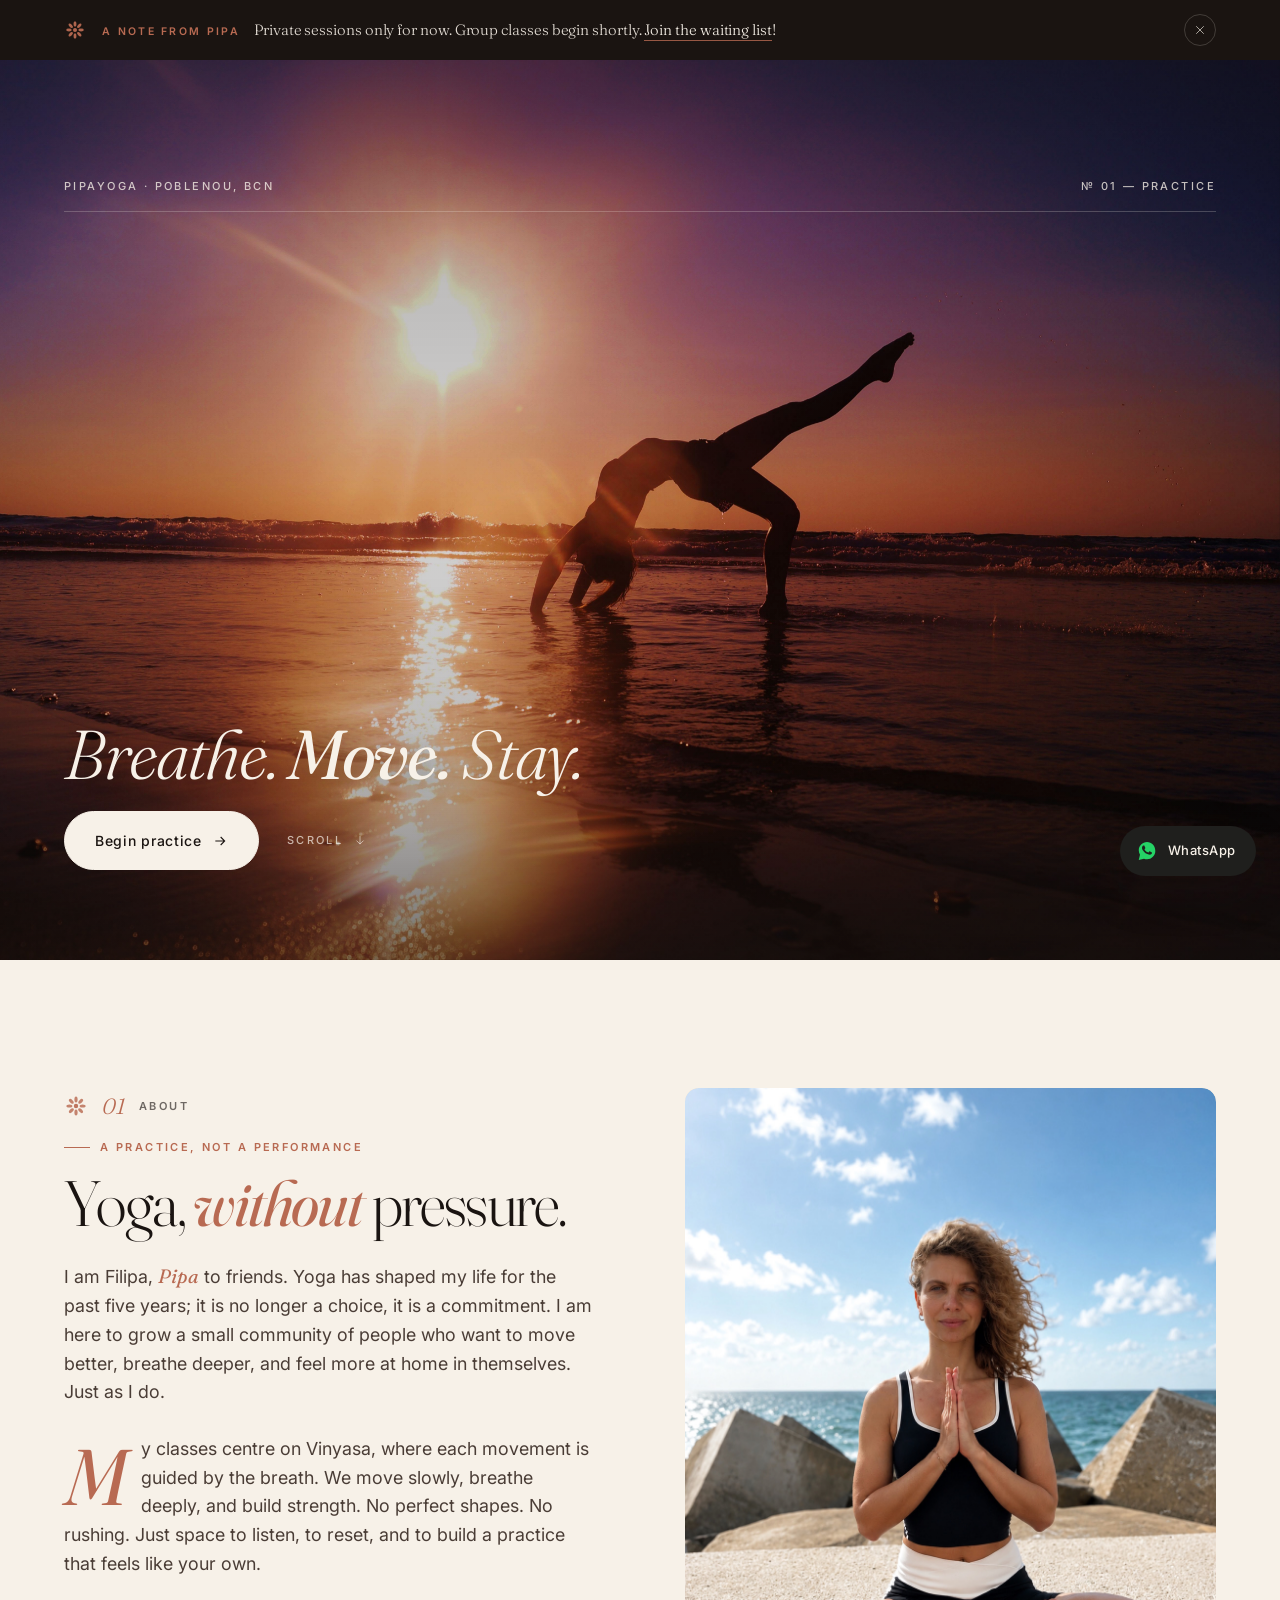
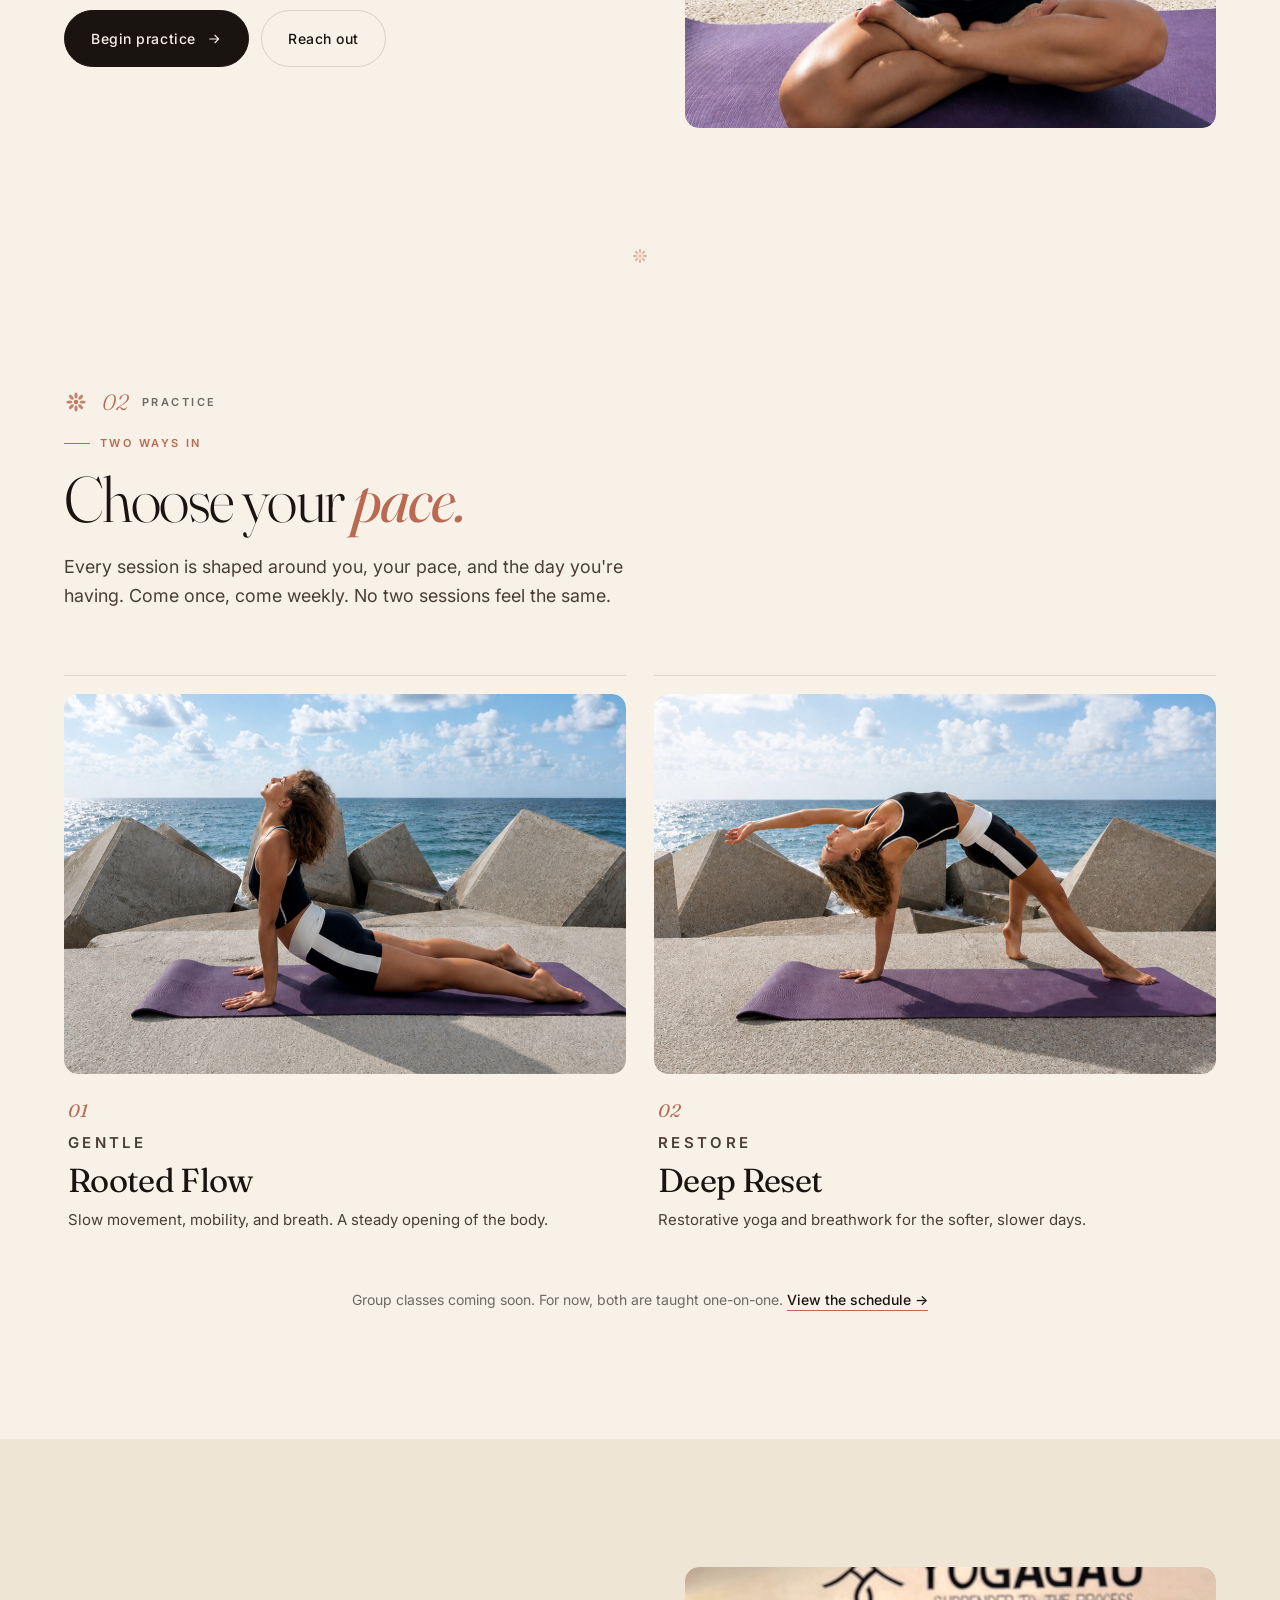
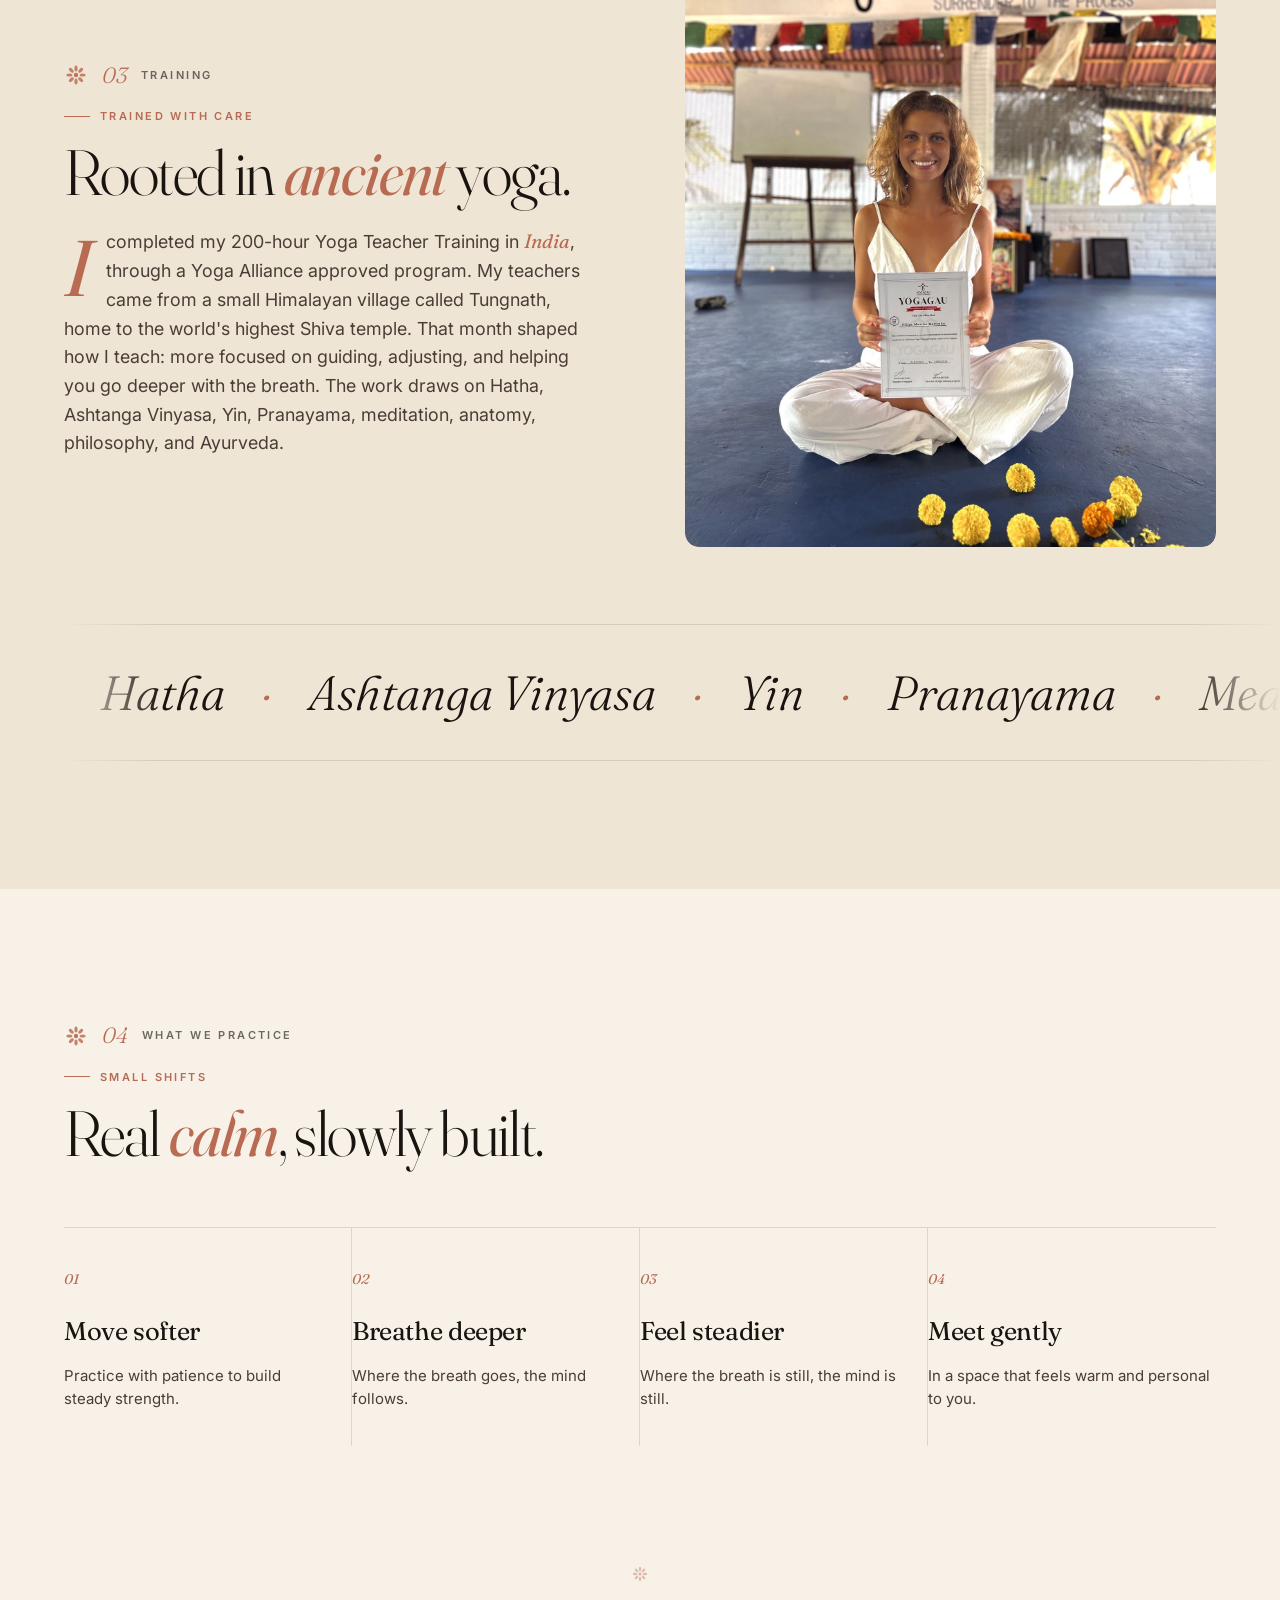
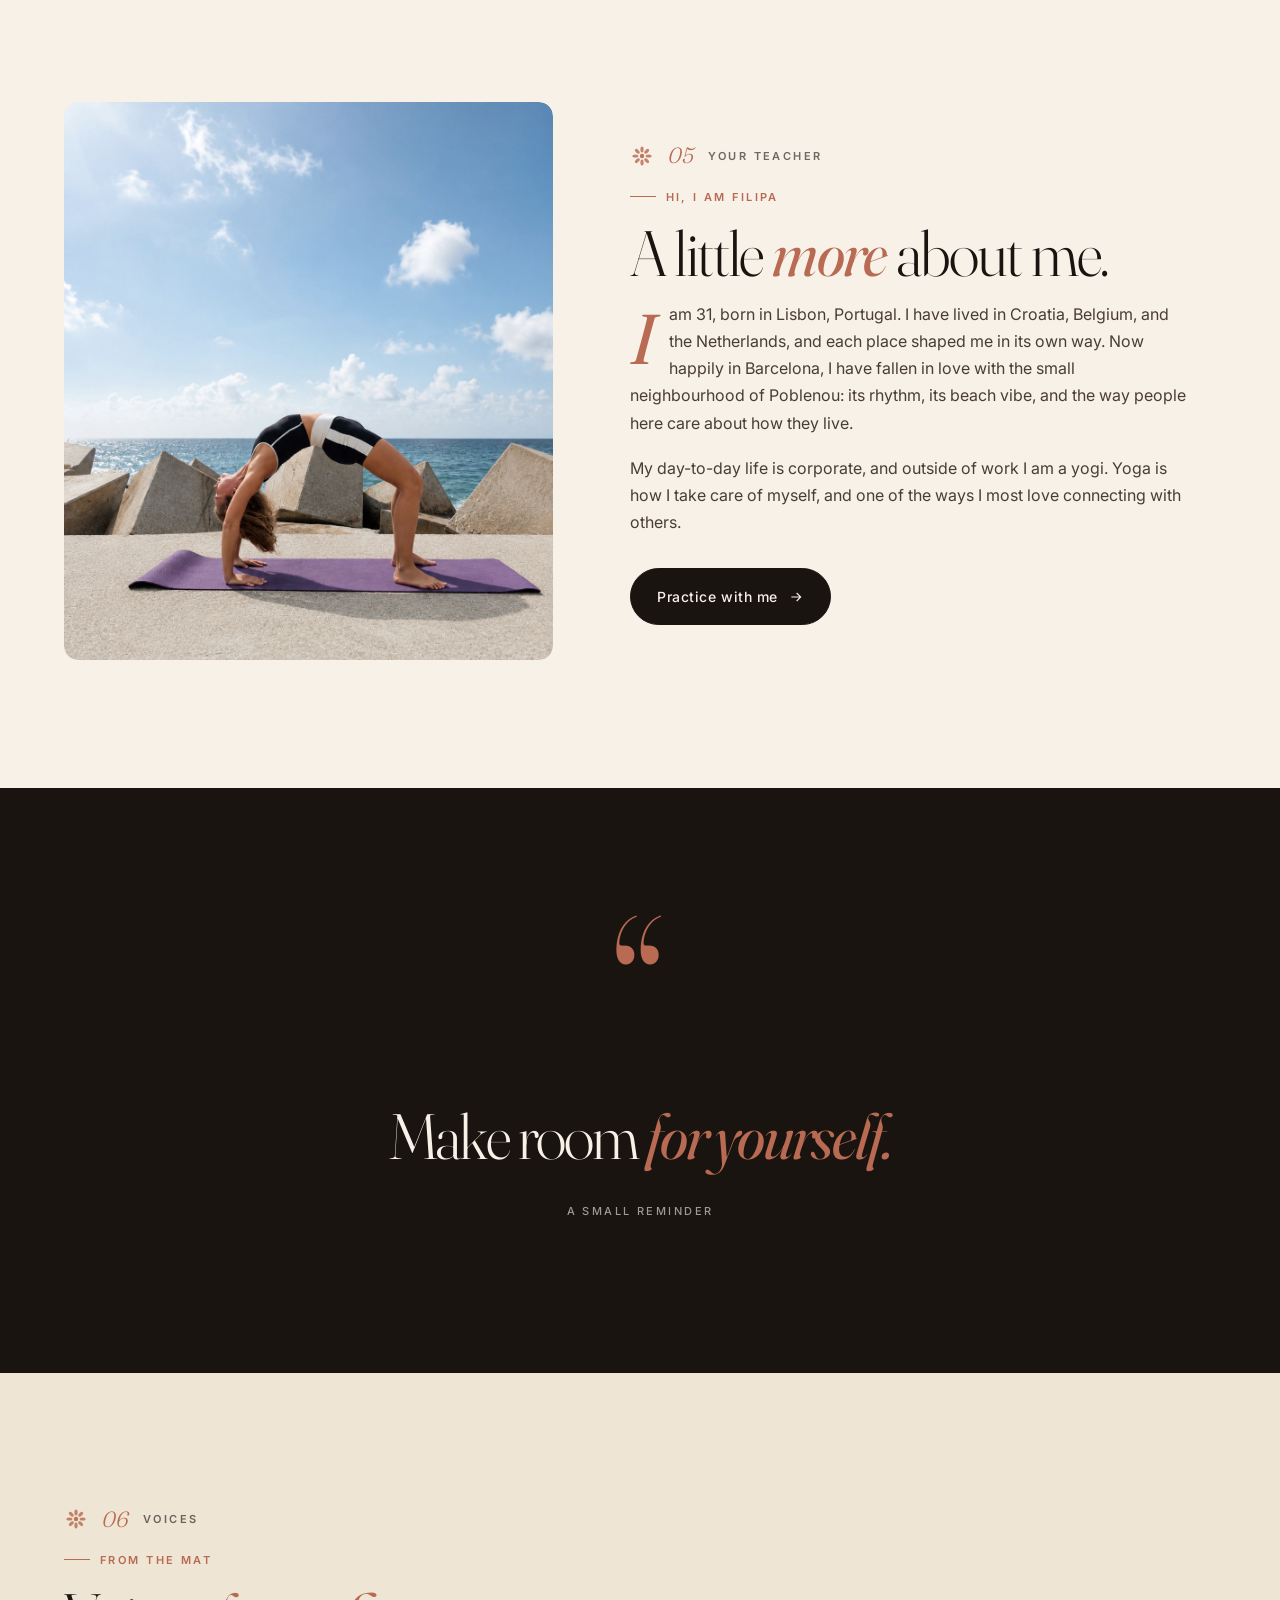
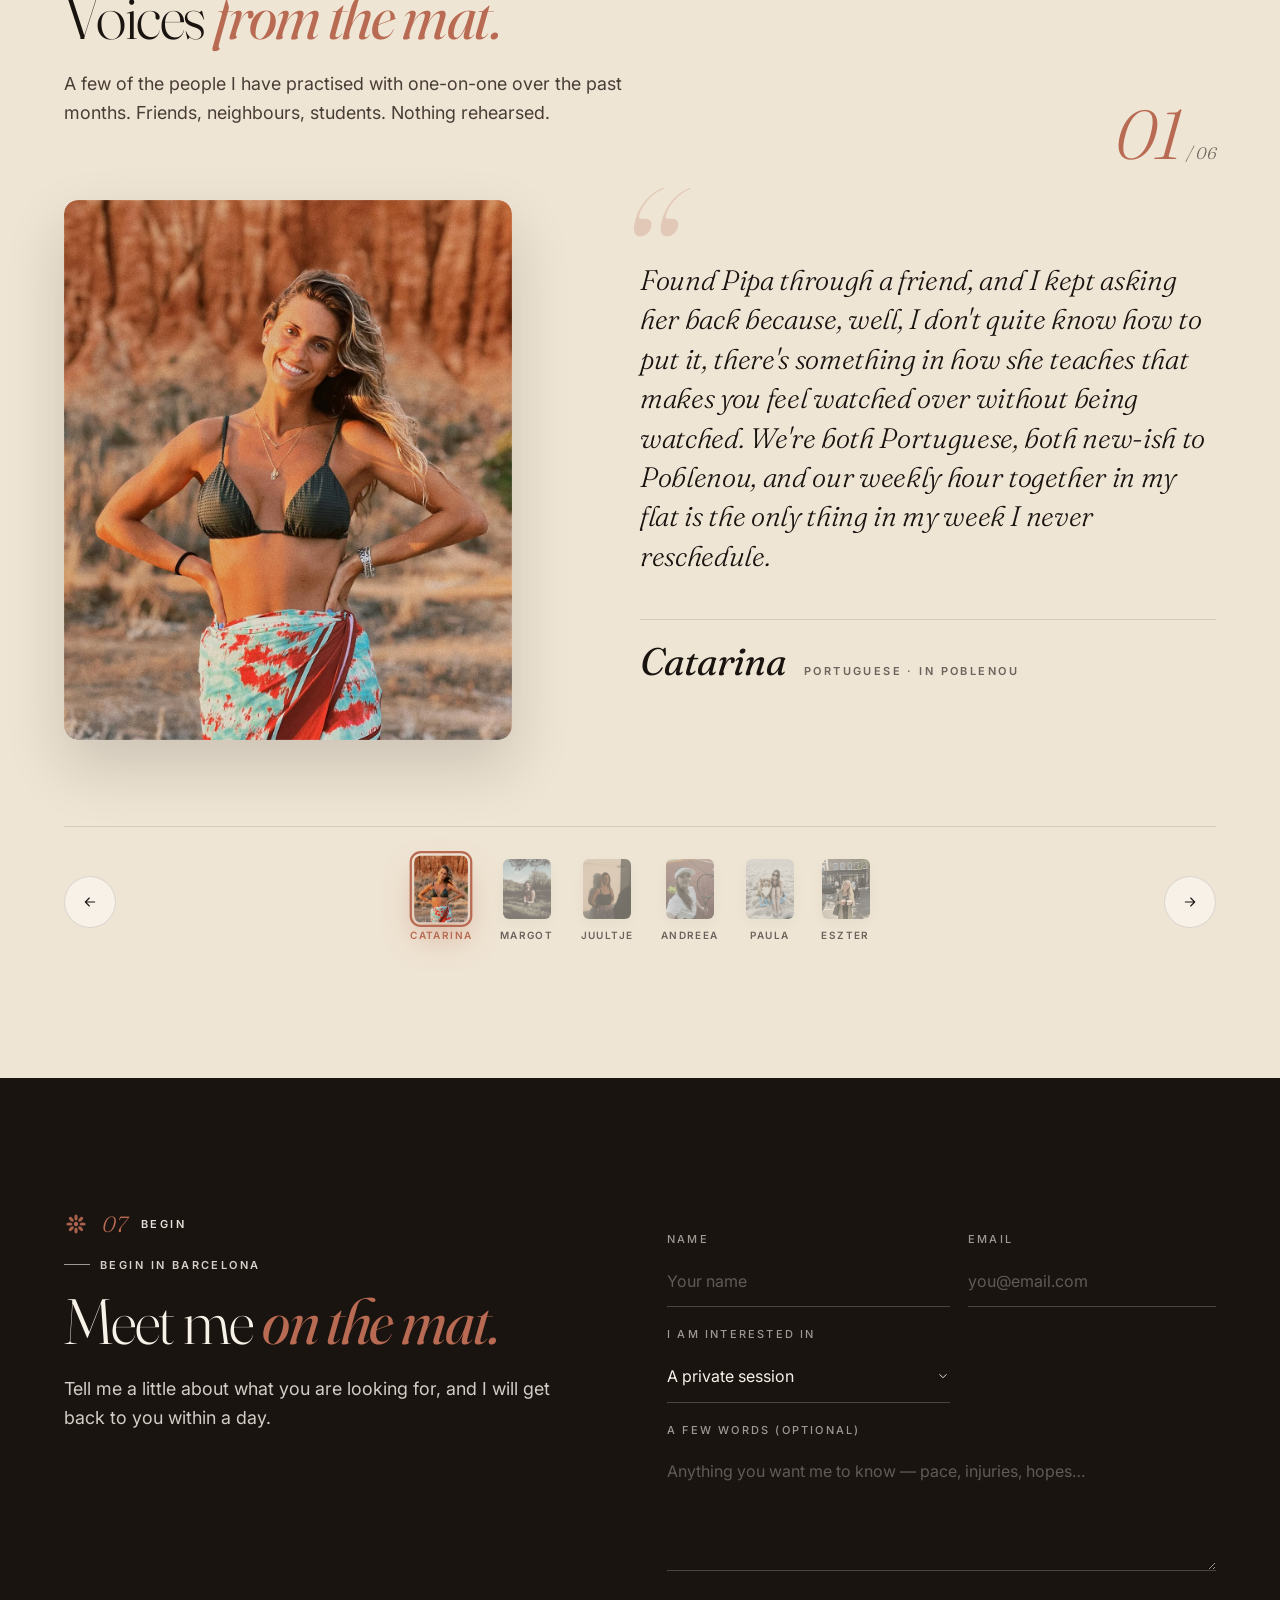
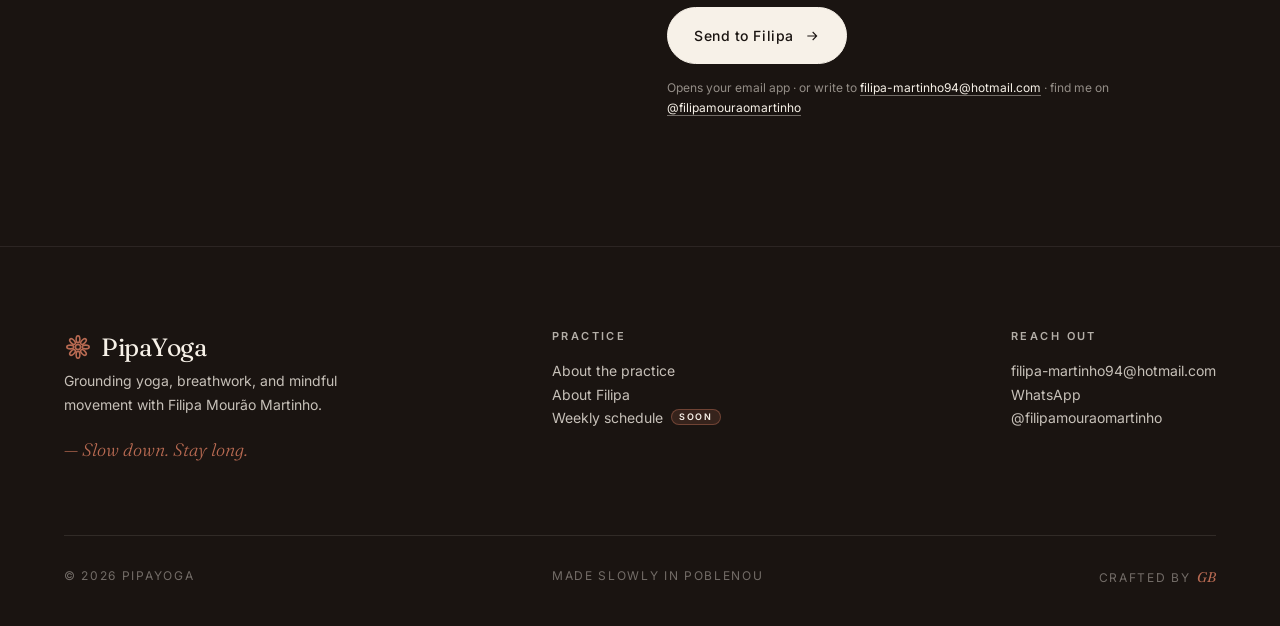
==== index.html @ 6650be87 "Update index.html" ====
<!doctype html>
<html lang="en">
<head>
  <meta charset="utf-8" />
  <meta name="viewport" content="width=device-width, initial-scale=1" />
  <title>PipaYoga — Filipa Mourão Martinho · Yoga in Poblenou, Barcelona</title>
  <meta name="description" content="Grounding yoga in Poblenou, Barcelona. Breath-led Vinyasa with Filipa Mourão Martinho. Private sessions, breathwork, mindful movement." />
  <meta name="theme-color" content="#f7f1e8" />
  <meta property="og:title" content="PipaYoga — Filipa Mourão Martinho" />
  <meta property="og:description" content="Grounding yoga in Poblenou, Barcelona." />
  <meta property="og:type" content="website" />
  <meta property="og:image" content="./assets/hero-pipa.jpg" />
  <meta name="twitter:card" content="summary_large_image" />
  <link rel="icon" type="image/svg+xml" href="./favicon.svg" />
  <link rel="apple-touch-icon" href="./favicon.svg" />
  <link rel="preconnect" href="https://fonts.googleapis.com">
  <link rel="preconnect" href="https://fonts.gstatic.com" crossorigin>
  <link rel="stylesheet" href="https://fonts.googleapis.com/css2?family=Fraunces:ital,opsz,wght@0,9..144,300;0,9..144,400;0,9..144,500;1,9..144,300;1,9..144,400&family=Inter:wght@400;500;600;700&display=swap">
  <link rel="stylesheet" href="styles.css" />
  <script>
    /* Anti-flash: if the visitor already dismissed the banner this session,
       hide it before the page paints to avoid a momentary flicker. The full
       dismiss handler still lives in script.js. */
    (function () {
      try {
        if (sessionStorage.getItem('pipa-announce-dismissed') === '1') {
          document.documentElement.classList.add('announce-dismissed');
        }
      } catch (e) {}
    })();
  </script>
</head>
<body class="has-overture">
<a class="skip" href="#main">Skip to content</a>
<div class="scroll-progress" aria-hidden="true"></div>

<!-- ========================== ANNOUNCEMENT BANNER ==========================
     Honest, soft note from Filipa: group classes are coming, but for now
     only private sessions are bookable. Dismissible (sessionStorage-free,
     just hides for the rest of the session). -->
<aside class="announce" id="announce" role="region" aria-label="A note from Pipa">
  <div class="announce__inner">
    <svg class="announce__bloom" viewBox="0 0 24 24" aria-hidden="true">
      <ellipse cx="12" cy="5.4" rx="1.6" ry="3"/>
      <ellipse cx="12" cy="5.4" rx="1.6" ry="3" transform="rotate(45 12 12)"/>
      <ellipse cx="12" cy="5.4" rx="1.6" ry="3" transform="rotate(90 12 12)"/>
      <ellipse cx="12" cy="5.4" rx="1.6" ry="3" transform="rotate(135 12 12)"/>
      <ellipse cx="12" cy="5.4" rx="1.6" ry="3" transform="rotate(180 12 12)"/>
      <ellipse cx="12" cy="5.4" rx="1.6" ry="3" transform="rotate(225 12 12)"/>
      <ellipse cx="12" cy="5.4" rx="1.6" ry="3" transform="rotate(270 12 12)"/>
      <ellipse cx="12" cy="5.4" rx="1.6" ry="3" transform="rotate(315 12 12)"/>
      <circle cx="12" cy="12" r="2.2" fill="currentColor"/>
    </svg>
    <p class="announce__text">
      <span class="announce__eyebrow">A note from Pipa</span>
      <span class="announce__body">
        Private sessions only for now. Group classes begin shortly. <a href="#contact">Join the waiting list</a>!
      </span>
    </p>
    <button class="announce__close" id="announceClose" aria-label="Dismiss announcement" aria-controls="announce">
      <svg viewBox="0 0 24 24" width="14" height="14" fill="none" stroke="currentColor" stroke-width="1.6" stroke-linecap="round" aria-hidden="true">
        <path d="M6 6l12 12M18 6L6 18"/>
      </svg>
    </button>
  </div>
</aside>

<header class="nav" id="nav">
  <a href="#about" class="logo">
    <svg viewBox="0 0 24 24" width="28" height="28" fill="none" stroke="currentColor" stroke-width="1.35" stroke-linecap="round" stroke-linejoin="round" aria-hidden="true">
      <ellipse cx="12" cy="5.4" rx="1.6" ry="3"/>
      <ellipse cx="12" cy="5.4" rx="1.6" ry="3" transform="rotate(45 12 12)"/>
      <ellipse cx="12" cy="5.4" rx="1.6" ry="3" transform="rotate(90 12 12)"/>
      <ellipse cx="12" cy="5.4" rx="1.6" ry="3" transform="rotate(135 12 12)"/>
      <ellipse cx="12" cy="5.4" rx="1.6" ry="3" transform="rotate(180 12 12)"/>
      <ellipse cx="12" cy="5.4" rx="1.6" ry="3" transform="rotate(225 12 12)"/>
      <ellipse cx="12" cy="5.4" rx="1.6" ry="3" transform="rotate(270 12 12)"/>
      <ellipse cx="12" cy="5.4" rx="1.6" ry="3" transform="rotate(315 12 12)"/>
      <circle cx="12" cy="12" r="2.2"/>
    </svg>
    <span>PipaYoga</span>
  </a>
  <nav class="nav__links" aria-label="Primary">
    <a href="#about">About</a>
    <a href="#practice">Practice</a>
    <a href="#filipa">Filipa</a>
    <a href="schedule.html" class="nav__link--soon">Schedule<span class="nav__soon" aria-label="(group classes coming soon)">soon</span></a>
    <a href="#voices">Voices</a>
    <a href="#contact">Contact</a>
  </nav>
  <a class="nav__icon" href="https://instagram.com/filipamouraomartinho" target="_blank" rel="noopener" aria-label="Filipa on Instagram">
    <svg viewBox="0 0 24 24" width="18" height="18" fill="none" stroke="currentColor" stroke-width="1.6" stroke-linecap="round" stroke-linejoin="round" aria-hidden="true">
      <rect x="3" y="3" width="18" height="18" rx="5"/>
      <circle cx="12" cy="12" r="4"/>
      <circle cx="17.5" cy="6.5" r="1" fill="currentColor" stroke="none"/>
    </svg>
  </a>
  <a class="nav__cta" href="#contact">Book a class</a>
  <button class="nav__menu" id="menuBtn" aria-expanded="false" aria-controls="mobileMenu" aria-label="Open menu">
    <span></span><span></span>
  </button>
</header>
<div class="mobile-menu" id="mobileMenu" aria-hidden="true">
  <nav>
    <a href="#about">About</a>
    <a href="#practice">Practice</a>
    <a href="#filipa">Filipa</a>
    <a href="schedule.html" class="nav__link--soon">Schedule<span class="nav__soon">soon</span></a>
    <a href="#voices">Voices</a>
    <a href="#contact">Contact</a>
    <a href="https://instagram.com/filipamouraomartinho" target="_blank" rel="noopener">Instagram</a>
    <a class="mobile-menu__cta" href="#contact">Book a class</a>
  </nav>
</div>
<main id="main">

  <!-- ========================== AMBIENT SECTION NAV ==========================
       Six tiny blooms on the right edge that mark scroll position.
       The active section's bloom opens its petals, ties to the brand.
       Each SVG is inlined (rather than using <use href> + <symbol>)
       because <use> isolates the symbol's children in a shadow DOM,
       which prevents the .bloom__petal / .bloom__core CSS from styling
       them. Inline keeps the petals reachable. -->
  <nav class="section-nav" aria-label="Section navigation" aria-hidden="true">
    <a class="section-nav__dot" href="#about" data-target="about" aria-label="About">
      <svg class="section-nav__bloom" viewBox="0 0 24 24" aria-hidden="true">
        <g transform="rotate(0 12 12)"><ellipse class="bloom__petal" style="--i:0" cx="12" cy="5.4" rx="1.6" ry="3"/></g>
        <g transform="rotate(45 12 12)"><ellipse class="bloom__petal" style="--i:1" cx="12" cy="5.4" rx="1.6" ry="3"/></g>
        <g transform="rotate(90 12 12)"><ellipse class="bloom__petal" style="--i:2" cx="12" cy="5.4" rx="1.6" ry="3"/></g>
        <g transform="rotate(135 12 12)"><ellipse class="bloom__petal" style="--i:3" cx="12" cy="5.4" rx="1.6" ry="3"/></g>
        <g transform="rotate(180 12 12)"><ellipse class="bloom__petal" style="--i:4" cx="12" cy="5.4" rx="1.6" ry="3"/></g>
        <g transform="rotate(225 12 12)"><ellipse class="bloom__petal" style="--i:5" cx="12" cy="5.4" rx="1.6" ry="3"/></g>
        <g transform="rotate(270 12 12)"><ellipse class="bloom__petal" style="--i:6" cx="12" cy="5.4" rx="1.6" ry="3"/></g>
        <g transform="rotate(315 12 12)"><ellipse class="bloom__petal" style="--i:7" cx="12" cy="5.4" rx="1.6" ry="3"/></g>
        <circle class="bloom__core" cx="12" cy="12" r="2.2"/>
      </svg>
    </a>
    <a class="section-nav__dot" href="#practice" data-target="practice" aria-label="Practice">
      <svg class="section-nav__bloom" viewBox="0 0 24 24" aria-hidden="true">
        <g transform="rotate(0 12 12)"><ellipse class="bloom__petal" style="--i:0" cx="12" cy="5.4" rx="1.6" ry="3"/></g>
        <g transform="rotate(45 12 12)"><ellipse class="bloom__petal" style="--i:1" cx="12" cy="5.4" rx="1.6" ry="3"/></g>
        <g transform="rotate(90 12 12)"><ellipse class="bloom__petal" style="--i:2" cx="12" cy="5.4" rx="1.6" ry="3"/></g>
        <g transform="rotate(135 12 12)"><ellipse class="bloom__petal" style="--i:3" cx="12" cy="5.4" rx="1.6" ry="3"/></g>
        <g transform="rotate(180 12 12)"><ellipse class="bloom__petal" style="--i:4" cx="12" cy="5.4" rx="1.6" ry="3"/></g>
        <g transform="rotate(225 12 12)"><ellipse class="bloom__petal" style="--i:5" cx="12" cy="5.4" rx="1.6" ry="3"/></g>
        <g transform="rotate(270 12 12)"><ellipse class="bloom__petal" style="--i:6" cx="12" cy="5.4" rx="1.6" ry="3"/></g>
        <g transform="rotate(315 12 12)"><ellipse class="bloom__petal" style="--i:7" cx="12" cy="5.4" rx="1.6" ry="3"/></g>
        <circle class="bloom__core" cx="12" cy="12" r="2.2"/>
      </svg>
    </a>
    <a class="section-nav__dot" href="#training" data-target="training" aria-label="Training">
      <svg class="section-nav__bloom" viewBox="0 0 24 24" aria-hidden="true">
        <g transform="rotate(0 12 12)"><ellipse class="bloom__petal" style="--i:0" cx="12" cy="5.4" rx="1.6" ry="3"/></g>
        <g transform="rotate(45 12 12)"><ellipse class="bloom__petal" style="--i:1" cx="12" cy="5.4" rx="1.6" ry="3"/></g>
        <g transform="rotate(90 12 12)"><ellipse class="bloom__petal" style="--i:2" cx="12" cy="5.4" rx="1.6" ry="3"/></g>
        <g transform="rotate(135 12 12)"><ellipse class="bloom__petal" style="--i:3" cx="12" cy="5.4" rx="1.6" ry="3"/></g>
        <g transform="rotate(180 12 12)"><ellipse class="bloom__petal" style="--i:4" cx="12" cy="5.4" rx="1.6" ry="3"/></g>
        <g transform="rotate(225 12 12)"><ellipse class="bloom__petal" style="--i:5" cx="12" cy="5.4" rx="1.6" ry="3"/></g>
        <g transform="rotate(270 12 12)"><ellipse class="bloom__petal" style="--i:6" cx="12" cy="5.4" rx="1.6" ry="3"/></g>
        <g transform="rotate(315 12 12)"><ellipse class="bloom__petal" style="--i:7" cx="12" cy="5.4" rx="1.6" ry="3"/></g>
        <circle class="bloom__core" cx="12" cy="12" r="2.2"/>
      </svg>
    </a>
    <a class="section-nav__dot" href="#filipa" data-target="filipa" aria-label="Filipa">
      <svg class="section-nav__bloom" viewBox="0 0 24 24" aria-hidden="true">
        <g transform="rotate(0 12 12)"><ellipse class="bloom__petal" style="--i:0" cx="12" cy="5.4" rx="1.6" ry="3"/></g>
        <g transform="rotate(45 12 12)"><ellipse class="bloom__petal" style="--i:1" cx="12" cy="5.4" rx="1.6" ry="3"/></g>
        <g transform="rotate(90 12 12)"><ellipse class="bloom__petal" style="--i:2" cx="12" cy="5.4" rx="1.6" ry="3"/></g>
        <g transform="rotate(135 12 12)"><ellipse class="bloom__petal" style="--i:3" cx="12" cy="5.4" rx="1.6" ry="3"/></g>
        <g transform="rotate(180 12 12)"><ellipse class="bloom__petal" style="--i:4" cx="12" cy="5.4" rx="1.6" ry="3"/></g>
        <g transform="rotate(225 12 12)"><ellipse class="bloom__petal" style="--i:5" cx="12" cy="5.4" rx="1.6" ry="3"/></g>
        <g transform="rotate(270 12 12)"><ellipse class="bloom__petal" style="--i:6" cx="12" cy="5.4" rx="1.6" ry="3"/></g>
        <g transform="rotate(315 12 12)"><ellipse class="bloom__petal" style="--i:7" cx="12" cy="5.4" rx="1.6" ry="3"/></g>
        <circle class="bloom__core" cx="12" cy="12" r="2.2"/>
      </svg>
    </a>
    <a class="section-nav__dot" href="#voices" data-target="voices" aria-label="Voices">
      <svg class="section-nav__bloom" viewBox="0 0 24 24" aria-hidden="true">
        <g transform="rotate(0 12 12)"><ellipse class="bloom__petal" style="--i:0" cx="12" cy="5.4" rx="1.6" ry="3"/></g>
        <g transform="rotate(45 12 12)"><ellipse class="bloom__petal" style="--i:1" cx="12" cy="5.4" rx="1.6" ry="3"/></g>
        <g transform="rotate(90 12 12)"><ellipse class="bloom__petal" style="--i:2" cx="12" cy="5.4" rx="1.6" ry="3"/></g>
        <g transform="rotate(135 12 12)"><ellipse class="bloom__petal" style="--i:3" cx="12" cy="5.4" rx="1.6" ry="3"/></g>
        <g transform="rotate(180 12 12)"><ellipse class="bloom__petal" style="--i:4" cx="12" cy="5.4" rx="1.6" ry="3"/></g>
        <g transform="rotate(225 12 12)"><ellipse class="bloom__petal" style="--i:5" cx="12" cy="5.4" rx="1.6" ry="3"/></g>
        <g transform="rotate(270 12 12)"><ellipse class="bloom__petal" style="--i:6" cx="12" cy="5.4" rx="1.6" ry="3"/></g>
        <g transform="rotate(315 12 12)"><ellipse class="bloom__petal" style="--i:7" cx="12" cy="5.4" rx="1.6" ry="3"/></g>
        <circle class="bloom__core" cx="12" cy="12" r="2.2"/>
      </svg>
    </a>
    <a class="section-nav__dot" href="#contact" data-target="contact" aria-label="Contact">
      <svg class="section-nav__bloom" viewBox="0 0 24 24" aria-hidden="true">
        <g transform="rotate(0 12 12)"><ellipse class="bloom__petal" style="--i:0" cx="12" cy="5.4" rx="1.6" ry="3"/></g>
        <g transform="rotate(45 12 12)"><ellipse class="bloom__petal" style="--i:1" cx="12" cy="5.4" rx="1.6" ry="3"/></g>
        <g transform="rotate(90 12 12)"><ellipse class="bloom__petal" style="--i:2" cx="12" cy="5.4" rx="1.6" ry="3"/></g>
        <g transform="rotate(135 12 12)"><ellipse class="bloom__petal" style="--i:3" cx="12" cy="5.4" rx="1.6" ry="3"/></g>
        <g transform="rotate(180 12 12)"><ellipse class="bloom__petal" style="--i:4" cx="12" cy="5.4" rx="1.6" ry="3"/></g>
        <g transform="rotate(225 12 12)"><ellipse class="bloom__petal" style="--i:5" cx="12" cy="5.4" rx="1.6" ry="3"/></g>
        <g transform="rotate(270 12 12)"><ellipse class="bloom__petal" style="--i:6" cx="12" cy="5.4" rx="1.6" ry="3"/></g>
        <g transform="rotate(315 12 12)"><ellipse class="bloom__petal" style="--i:7" cx="12" cy="5.4" rx="1.6" ry="3"/></g>
        <circle class="bloom__core" cx="12" cy="12" r="2.2"/>
      </svg>
    </a>
  </nav>
  <!-- ========================== OVERTURE (sunset) ==========================
       Quiet full-bleed cinematic moment. The page-meta line lives at the
       top-right (editorial credit on the photograph), and a short serif
       italic tagline + primary button anchor the bottom-left. No scroll
       cue here — the hero immediately below has its own. -->
  <section class="overture" aria-label="Welcome">
    <div class="overture__bg">
      <img src="./assets/hero-sunset.jpg" alt="" loading="eager" aria-hidden="true">
      <div class="overture__veil" aria-hidden="true"></div>
    </div>
    <div class="overture__inner">
      <div class="overture__meta">
        <span class="label">PipaYoga · Poblenou, BCN</span>
        <span class="label label--right">№ 01 — Practice</span>
      </div>
      <div class="overture__bottom">
        <p class="overture__line">Breathe. <em>Move.</em> Stay.</p>
        <div class="overture__actions">
          <a class="btn btn--overture" href="#contact">
            Begin practice
            <svg viewBox="0 0 24 24" width="16" height="16" fill="none" stroke="currentColor" stroke-width="1.6"><path d="M5 12h14M13 6l6 6-6 6"/></svg>
          </a>
          <a class="overture__scroll" href="#about" aria-label="Scroll into the site">
            <span>Scroll</span>
            <svg viewBox="0 0 24 24" width="14" height="14" fill="none" stroke="currentColor" stroke-width="1.4"><path d="M12 5v14M6 13l6 6 6-6"/></svg>
          </a>
        </div>
      </div>
    </div>
  </section>

  <!-- ========================== ABOUT (centerpiece) ========================== -->
  <!-- Uses the same wide, full-bleed container pattern as Training so we
       have generous horizontal room. Section label sits in the gutter,
       a top section__head holds the eyebrow + headline + lede, then the
       two-column .about__media block places body copy + buttons on the
       left and the portrait + facts band on the right. -->
  <section id="about" class="section section--about">
    <div class="about">
      <div class="about__media">
        <div class="about__copy">
          <aside class="section__label">
            <svg class="bloom" viewBox="0 0 24 24" aria-hidden="true">
              <g class="bloom__petals">
                <g transform="rotate(0 12 12)"><ellipse class="bloom__petal" style="--i:0" cx="12" cy="5.4" rx="1.6" ry="3"/></g>
                <g transform="rotate(45 12 12)"><ellipse class="bloom__petal" style="--i:1" cx="12" cy="5.4" rx="1.6" ry="3"/></g>
                <g transform="rotate(90 12 12)"><ellipse class="bloom__petal" style="--i:2" cx="12" cy="5.4" rx="1.6" ry="3"/></g>
                <g transform="rotate(135 12 12)"><ellipse class="bloom__petal" style="--i:3" cx="12" cy="5.4" rx="1.6" ry="3"/></g>
                <g transform="rotate(180 12 12)"><ellipse class="bloom__petal" style="--i:4" cx="12" cy="5.4" rx="1.6" ry="3"/></g>
                <g transform="rotate(225 12 12)"><ellipse class="bloom__petal" style="--i:5" cx="12" cy="5.4" rx="1.6" ry="3"/></g>
                <g transform="rotate(270 12 12)"><ellipse class="bloom__petal" style="--i:6" cx="12" cy="5.4" rx="1.6" ry="3"/></g>
                <g transform="rotate(315 12 12)"><ellipse class="bloom__petal" style="--i:7" cx="12" cy="5.4" rx="1.6" ry="3"/></g>
              </g>
              <circle class="bloom__core" cx="12" cy="12" r="2.2"/>
            </svg>
            <span class="num">01</span>
            <span class="kicker">About</span>
          </aside>
          <p class="eyebrow">A practice, not a performance</p>
          <h2 class="display display--md about__heading">Yoga, <em>without</em> pressure.</h2>
          <p class="lead">I am Filipa, <em>Pipa</em> to friends. Yoga has shaped my life for the past five years; it is no longer a choice, it is a commitment. I am here to grow a small community of people who want to move better, breathe deeper, and feel more at home in themselves. Just as I do.</p>
          <p class="lead drop">My classes centre on Vinyasa, where each movement is guided by the breath. We move slowly, breathe deeply, and build strength. No perfect shapes. No rushing. Just space to listen, to reset, and to build a practice that feels like your own.</p>
          <div class="about__actions">
            <a class="btn btn--primary" href="#contact">
              Begin practice
              <svg viewBox="0 0 24 24" width="16" height="16" fill="none" stroke="currentColor" stroke-width="1.6"><path d="M5 12h14M13 6l6 6-6 6"/></svg>
            </a>
            <a class="btn btn--ghost" href="#contact">Reach out</a>
          </div>
        </div>

        <div class="about__visual">
          <figure class="about__figure">
            <div class="img-frame">
              <img src="./assets/namaste-pipa-final.jpeg" alt="Filipa Mourão Martinho" loading="eager">
            </div>
          </figure>
        </div>
      </div>
    </div>
  </section>
  <!-- ========================== PRACTICE ========================== -->
  <section id="practice" class="section section--practice">
    <aside class="section__label">
      <svg class="bloom" viewBox="0 0 24 24" aria-hidden="true">
        <g class="bloom__petals">
          <g transform="rotate(0 12 12)"><ellipse class="bloom__petal" style="--i:0" cx="12" cy="5.4" rx="1.6" ry="3"/></g>
          <g transform="rotate(45 12 12)"><ellipse class="bloom__petal" style="--i:1" cx="12" cy="5.4" rx="1.6" ry="3"/></g>
          <g transform="rotate(90 12 12)"><ellipse class="bloom__petal" style="--i:2" cx="12" cy="5.4" rx="1.6" ry="3"/></g>
          <g transform="rotate(135 12 12)"><ellipse class="bloom__petal" style="--i:3" cx="12" cy="5.4" rx="1.6" ry="3"/></g>
          <g transform="rotate(180 12 12)"><ellipse class="bloom__petal" style="--i:4" cx="12" cy="5.4" rx="1.6" ry="3"/></g>
          <g transform="rotate(225 12 12)"><ellipse class="bloom__petal" style="--i:5" cx="12" cy="5.4" rx="1.6" ry="3"/></g>
          <g transform="rotate(270 12 12)"><ellipse class="bloom__petal" style="--i:6" cx="12" cy="5.4" rx="1.6" ry="3"/></g>
          <g transform="rotate(315 12 12)"><ellipse class="bloom__petal" style="--i:7" cx="12" cy="5.4" rx="1.6" ry="3"/></g>
        </g>
        <circle class="bloom__core" cx="12" cy="12" r="2.2"/>
      </svg>
      <span class="num">02</span>
      <span class="kicker">Practice</span>
    </aside>
    <header class="section__head">
      <p class="eyebrow">Two ways in</p>
      <h2 class="display display--md">Choose your <em>pace.</em></h2>
      <p class="lead">Every session is shaped around you, your pace, and the day you're having. Come once, come weekly. No two sessions feel the same.</p>
    </header>
    <div class="cards">
      <article class="card">
        <div class="card__image"><img src="./assets/rooted-flow-pipa-final.jpeg" alt="A gentle, grounding flow" loading="lazy"></div>
        <div class="card__body">
          <span class="card__num">01</span>
          <p class="card__kicker">Gentle</p>
          <h3>Rooted Flow</h3>
          <p>Slow movement, mobility, and breath. A steady opening of the body.</p>
        </div>
      </article>
      <article class="card">
        <div class="card__image"><img src="./assets/deep-reset-pipa-final.jpeg" alt="A restorative practice" loading="lazy"></div>
        <div class="card__body">
          <span class="card__num">02</span>
          <p class="card__kicker">Restore</p>
          <h3>Deep Reset</h3>
          <p>Restorative yoga and breathwork for the softer, slower days.</p>
        </div>
      </article>
    </div>
    <p class="practice__note">
      Group classes coming soon. For now, both are taught one-on-one. <a href="schedule.html">View the schedule &rarr;</a>
    </p>
  </section>
  <!-- ========================== TRAINING (marquee) ========================== -->
  <section id="training" class="section section--training">
    <div class="training">
      <div class="training__copy">
        <aside class="section__label">
          <svg class="bloom" viewBox="0 0 24 24" aria-hidden="true">
            <g class="bloom__petals">
              <g transform="rotate(0 12 12)"><ellipse class="bloom__petal" style="--i:0" cx="12" cy="5.4" rx="1.6" ry="3"/></g>
              <g transform="rotate(45 12 12)"><ellipse class="bloom__petal" style="--i:1" cx="12" cy="5.4" rx="1.6" ry="3"/></g>
              <g transform="rotate(90 12 12)"><ellipse class="bloom__petal" style="--i:2" cx="12" cy="5.4" rx="1.6" ry="3"/></g>
              <g transform="rotate(135 12 12)"><ellipse class="bloom__petal" style="--i:3" cx="12" cy="5.4" rx="1.6" ry="3"/></g>
              <g transform="rotate(180 12 12)"><ellipse class="bloom__petal" style="--i:4" cx="12" cy="5.4" rx="1.6" ry="3"/></g>
              <g transform="rotate(225 12 12)"><ellipse class="bloom__petal" style="--i:5" cx="12" cy="5.4" rx="1.6" ry="3"/></g>
              <g transform="rotate(270 12 12)"><ellipse class="bloom__petal" style="--i:6" cx="12" cy="5.4" rx="1.6" ry="3"/></g>
              <g transform="rotate(315 12 12)"><ellipse class="bloom__petal" style="--i:7" cx="12" cy="5.4" rx="1.6" ry="3"/></g>
            </g>
            <circle class="bloom__core" cx="12" cy="12" r="2.2"/>
          </svg>
          <span class="num">03</span>
          <span class="kicker">Training</span>
        </aside>
        <p class="eyebrow">Trained with care</p>
        <h2 class="display display--md training__title">Rooted in <em>ancient</em> yoga.</h2>
        <p class="lead drop">I completed my 200-hour Yoga Teacher Training in <em>India</em>, through a Yoga Alliance approved program. My teachers came from a small Himalayan village called Tungnath, home to the world's highest Shiva temple. That month shaped how I teach: more focused on guiding, adjusting, and helping you go deeper with the breath. The work draws on Hatha, Ashtanga Vinyasa, Yin, Pranayama, meditation, anatomy, philosophy, and Ayurveda.</p>
      </div>
      <figure class="training__figure">
        <div class="img-frame">
          <img src="./assets/hero-pipa.jpg" alt="Filipa Mourão Martinho" loading="lazy">
        </div>
      </figure>
    </div>
    <div class="marquee" aria-hidden="false">
      <div class="marquee__track">
        <span>Hatha</span><span class="dot">·</span>
        <span>Ashtanga Vinyasa</span><span class="dot">·</span>
        <span>Yin</span><span class="dot">·</span>
        <span>Pranayama</span><span class="dot">·</span>
        <span>Meditation</span><span class="dot">·</span>
        <span>Anatomy</span><span class="dot">·</span>
        <span>Philosophy</span><span class="dot">·</span>
        <span>Ayurveda</span><span class="dot">·</span>
        <span>Hatha</span><span class="dot">·</span>
        <span>Ashtanga Vinyasa</span><span class="dot">·</span>
        <span>Yin</span><span class="dot">·</span>
        <span>Pranayama</span><span class="dot">·</span>
        <span>Meditation</span><span class="dot">·</span>
        <span>Anatomy</span><span class="dot">·</span>
        <span>Philosophy</span><span class="dot">·</span>
        <span>Ayurveda</span><span class="dot">·</span>
      </div>
    </div>
  </section>
  <!-- ========================== BENEFITS ========================== -->
  <section class="section section--benefits">
    <aside class="section__label">
      <svg class="bloom" viewBox="0 0 24 24" aria-hidden="true">
        <g class="bloom__petals">
          <g transform="rotate(0 12 12)"><ellipse class="bloom__petal" style="--i:0" cx="12" cy="5.4" rx="1.6" ry="3"/></g>
          <g transform="rotate(45 12 12)"><ellipse class="bloom__petal" style="--i:1" cx="12" cy="5.4" rx="1.6" ry="3"/></g>
          <g transform="rotate(90 12 12)"><ellipse class="bloom__petal" style="--i:2" cx="12" cy="5.4" rx="1.6" ry="3"/></g>
          <g transform="rotate(135 12 12)"><ellipse class="bloom__petal" style="--i:3" cx="12" cy="5.4" rx="1.6" ry="3"/></g>
          <g transform="rotate(180 12 12)"><ellipse class="bloom__petal" style="--i:4" cx="12" cy="5.4" rx="1.6" ry="3"/></g>
          <g transform="rotate(225 12 12)"><ellipse class="bloom__petal" style="--i:5" cx="12" cy="5.4" rx="1.6" ry="3"/></g>
          <g transform="rotate(270 12 12)"><ellipse class="bloom__petal" style="--i:6" cx="12" cy="5.4" rx="1.6" ry="3"/></g>
          <g transform="rotate(315 12 12)"><ellipse class="bloom__petal" style="--i:7" cx="12" cy="5.4" rx="1.6" ry="3"/></g>
        </g>
        <circle class="bloom__core" cx="12" cy="12" r="2.2"/>
      </svg>
      <span class="num">04</span>
      <span class="kicker">What we practice</span>
    </aside>
    <header class="section__head">
      <p class="eyebrow">Small shifts</p>
      <h2 class="display display--md">Real <em>calm</em>, slowly built.</h2>
    </header>
    <ol class="benefits">
      <li>
        <span class="benefits__num">01</span>
        <h3>Move softer</h3>
        <p>Practice with patience to build steady strength.</p>
      </li>
      <li>
        <span class="benefits__num">02</span>
        <h3>Breathe deeper</h3>
        <p>Where the breath goes, the mind follows.</p>
      </li>
      <li>
        <span class="benefits__num">03</span>
        <h3>Feel steadier</h3>
        <p>Where the breath is still, the mind is still.</p>
      </li>
      <li>
        <span class="benefits__num">04</span>
        <h3>Meet gently</h3>
        <p>In a space that feels warm and personal to you.</p>
      </li>
    </ol>
  </section>
  <!-- ========================== FILIPA ========================== -->
  <section id="filipa" class="section section--filipa">
    <div class="filipa">
      <figure class="filipa__image">
        <div class="img-frame">
          <img src="./assets/strong-and-soft-pip-final.jpeg" alt="Filipa Mourão Martinho" loading="lazy">
        </div>
      </figure>
      <div class="filipa__copy">
        <aside class="section__label">
          <svg class="bloom" viewBox="0 0 24 24" aria-hidden="true">
            <g class="bloom__petals">
              <g transform="rotate(0 12 12)"><ellipse class="bloom__petal" style="--i:0" cx="12" cy="5.4" rx="1.6" ry="3"/></g>
              <g transform="rotate(45 12 12)"><ellipse class="bloom__petal" style="--i:1" cx="12" cy="5.4" rx="1.6" ry="3"/></g>
              <g transform="rotate(90 12 12)"><ellipse class="bloom__petal" style="--i:2" cx="12" cy="5.4" rx="1.6" ry="3"/></g>
              <g transform="rotate(135 12 12)"><ellipse class="bloom__petal" style="--i:3" cx="12" cy="5.4" rx="1.6" ry="3"/></g>
              <g transform="rotate(180 12 12)"><ellipse class="bloom__petal" style="--i:4" cx="12" cy="5.4" rx="1.6" ry="3"/></g>
              <g transform="rotate(225 12 12)"><ellipse class="bloom__petal" style="--i:5" cx="12" cy="5.4" rx="1.6" ry="3"/></g>
              <g transform="rotate(270 12 12)"><ellipse class="bloom__petal" style="--i:6" cx="12" cy="5.4" rx="1.6" ry="3"/></g>
              <g transform="rotate(315 12 12)"><ellipse class="bloom__petal" style="--i:7" cx="12" cy="5.4" rx="1.6" ry="3"/></g>
            </g>
            <circle class="bloom__core" cx="12" cy="12" r="2.2"/>
          </svg>
          <span class="num">05</span>
          <span class="kicker">Your teacher</span>
        </aside>
        <p class="eyebrow">Hi, I am Filipa</p>
        <h2 class="display display--md">A little <em>more</em> about me.</h2>
        <p class="lead drop">I am 31, born in Lisbon, Portugal. I have lived in Croatia, Belgium, and the Netherlands, and each place shaped me in its own way. Now happily in Barcelona, I have fallen in love with the small neighbourhood of Poblenou: its rhythm, its beach vibe, and the way people here care about how they live.</p>
        <p>My day-to-day life is corporate, and outside of work I am a yogi. Yoga is how I take care of myself, and one of the ways I most love connecting with others.</p>
        <a class="btn btn--primary" href="#contact">
          Practice with me
          <svg viewBox="0 0 24 24" width="16" height="16" fill="none" stroke="currentColor" stroke-width="1.6"><path d="M5 12h14M13 6l6 6-6 6"/></svg>
        </a>
      </div>
    </div>
  </section>
  <!-- ========================== QUOTE ========================== -->
  <section class="quote">
    <div class="quote__inner">
      <span class="mark" aria-hidden="true">&ldquo;</span>
      <p class="display split quote__line" data-split>Make room <em>for yourself.</em></p>
      <span class="quote__byline">a small reminder</span>
    </div>
  </section>
  <!-- ========================== VOICES (testimonials) ========================== -->
  <section id="voices" class="section section--voices">
    <aside class="section__label">
      <svg class="bloom" viewBox="0 0 24 24" aria-hidden="true">
        <g class="bloom__petals">
          <g transform="rotate(0 12 12)"><ellipse class="bloom__petal" style="--i:0" cx="12" cy="5.4" rx="1.6" ry="3"/></g>
          <g transform="rotate(45 12 12)"><ellipse class="bloom__petal" style="--i:1" cx="12" cy="5.4" rx="1.6" ry="3"/></g>
          <g transform="rotate(90 12 12)"><ellipse class="bloom__petal" style="--i:2" cx="12" cy="5.4" rx="1.6" ry="3"/></g>
          <g transform="rotate(135 12 12)"><ellipse class="bloom__petal" style="--i:3" cx="12" cy="5.4" rx="1.6" ry="3"/></g>
          <g transform="rotate(180 12 12)"><ellipse class="bloom__petal" style="--i:4" cx="12" cy="5.4" rx="1.6" ry="3"/></g>
          <g transform="rotate(225 12 12)"><ellipse class="bloom__petal" style="--i:5" cx="12" cy="5.4" rx="1.6" ry="3"/></g>
          <g transform="rotate(270 12 12)"><ellipse class="bloom__petal" style="--i:6" cx="12" cy="5.4" rx="1.6" ry="3"/></g>
          <g transform="rotate(315 12 12)"><ellipse class="bloom__petal" style="--i:7" cx="12" cy="5.4" rx="1.6" ry="3"/></g>
        </g>
        <circle class="bloom__core" cx="12" cy="12" r="2.2"/>
      </svg>
      <span class="num">06</span>
      <span class="kicker">Voices</span>
    </aside>
    <header class="section__head">
      <p class="eyebrow">From the mat</p>
      <h2 class="display display--md voices__title">Voices <em>from the mat.</em></h2>
      <p class="lead">A few of the people I have practised with one-on-one over the past months. Friends, neighbours, students. Nothing rehearsed.</p>
    </header>
    <div class="voices" data-voices>
      <div class="voices__counter" aria-hidden="true">
        <span class="voices__count-current" data-voices-current>01</span>
        <span class="voices__count-total">/ 06</span>
      </div>
      <div class="voices__stage" aria-live="polite">
        <article class="voice is-active" data-voice="0" aria-roledescription="testimonial">
          <figure class="voice__image">
            <img src="./assets/testimonial-catarina-1.jpg" alt="Catarina, Portuguese student">
          </figure>
          <div class="voice__copy">
            <span class="voice__mark" aria-hidden="true">&ldquo;</span>
            <blockquote class="voice__quote">Found Pipa through a friend, and I kept asking her back because, well, I don't quite know how to put it, there's something in how she teaches that makes you feel watched over without being watched. We're both Portuguese, both new-ish to Poblenou, and our weekly hour together in my flat is the only thing in my week I never reschedule.</blockquote>
            <footer class="voice__byline">
              <p class="voice__name">Catarina</p>
              <p class="voice__from">Portuguese · in Poblenou</p>
            </footer>
          </div>
        </article>
        <article class="voice" data-voice="1" aria-roledescription="testimonial">
          <figure class="voice__image">
            <img src="./assets/testimonial-margot-2.jpg" alt="Margot, French student">
          </figure>
          <div class="voice__copy">
            <span class="voice__mark" aria-hidden="true">&ldquo;</span>
            <blockquote class="voice__quote">What I love about Pipa is the way she teaches. Calm, attentive, precise, dropped in at the right moment in a way that feels personal. No corrections you can't act on, no focus on perfect poses, just a quiet "try this, see how it feels." I leave each private session a little less tense, a little more steady, less afraid of the week ahead. Honestly, that's more than I'd hoped for from a yoga practice.</blockquote>
            <footer class="voice__byline">
              <p class="voice__name">Margot</p>
              <p class="voice__from">French · from Strasbourg</p>
            </footer>
          </div>
        </article>
        <article class="voice" data-voice="2" aria-roledescription="testimonial">
          <figure class="voice__image">
            <img src="./assets/testimonial-juultje-3.jpg" alt="Juultje, Dutch student">
          </figure>
          <div class="voice__copy">
            <span class="voice__mark" aria-hidden="true">&ldquo;</span>
            <blockquote class="voice__quote">My back was in rough shape from too many hours at a desk. Pipa didn't promise to fix it. Working one-on-one, she just kept asking where I felt supported, and where I didn't. Six months later, it isn't a problem anymore. She's also one of the warmest people I've met in Barcelona, which honestly wasn't what I expected from a yoga teacher.</blockquote>
            <footer class="voice__byline">
              <p class="voice__name">Juultje</p>
              <p class="voice__from">Dutch · Haarlem → BCN</p>
            </footer>
          </div>
        </article>
        <article class="voice" data-voice="3" aria-roledescription="testimonial">
          <figure class="voice__image">
            <img src="./assets/testimonial-andreea-4.jpg" alt="Andreea, Romanian student">
          </figure>
          <div class="voice__copy">
            <span class="voice__mark" aria-hidden="true">&ldquo;</span>
            <blockquote class="voice__quote">Before our first session, I'd never really paid attention to my breath. Now I catch myself doing pranayama at red lights, in meetings, on the harder days. Pipa teaches like she's letting you in on a small secret. I always leave wanting to call my mother.</blockquote>
            <footer class="voice__byline">
              <p class="voice__name">Andreea</p>
              <p class="voice__from">Romanian · from Cluj-Napoca</p>
            </footer>
          </div>
        </article>
        <article class="voice" data-voice="4" aria-roledescription="testimonial">
          <figure class="voice__image">
            <img src="./assets/testimonial-paula-5.jpg" alt="Paula, German student">
          </figure>
          <div class="voice__copy">
            <span class="voice__mark" aria-hidden="true">&ldquo;</span>
            <blockquote class="voice__quote">I came in expecting structure. The German in me wanted alignment cues and a clear plan. Pipa gives you that, and also makes space to soften. She manages to be both exacting and tender, which I'd never seen in a teacher before. Our Monday evening hour, just the two of us, has become non-negotiable.</blockquote>
            <footer class="voice__byline">
              <p class="voice__name">Paula</p>
              <p class="voice__from">German · from Cologne</p>
            </footer>
          </div>
        </article>
        <article class="voice" data-voice="5" aria-roledescription="testimonial">
          <figure class="voice__image">
            <img src="./assets/testimonial-eszter-6.jpg" alt="Eszter, Hungarian student">
          </figure>
          <div class="voice__copy">
            <span class="voice__mark" aria-hidden="true">&ldquo;</span>
            <blockquote class="voice__quote">Moved to Barcelona alone last year. My weekly hour with Pipa is how I started having a Tuesday. Someone to greet, somewhere to be inside my own four walls. The yoga is wonderful. Honestly though, I'd ask her over just for the ten minutes of conversation after.</blockquote>
            <footer class="voice__byline">
              <p class="voice__name">Eszter</p>
              <p class="voice__from">Hungarian · Budapest → BCN</p>
            </footer>
          </div>
        </article>
      </div>
      <div class="voices__nav">
        <button class="voices__arrow voices__arrow--prev" data-voices-prev aria-label="Previous testimonial">
          <svg viewBox="0 0 24 24" width="16" height="16" fill="none" stroke="currentColor" stroke-width="1.6" stroke-linecap="round" stroke-linejoin="round" aria-hidden="true"><path d="M19 12H5M11 6l-6 6 6 6"/></svg>
        </button>
        <div class="voices__dots" role="tablist" aria-label="Choose a testimonial">
          <button class="voices__dot is-active" data-go="0" role="tab" aria-selected="true" aria-label="Catarina, Portuguese">
            <img src="./assets/testimonial-catarina-1.jpg" alt="">
            <span>Catarina</span>
          </button>
          <button class="voices__dot" data-go="1" role="tab" aria-selected="false" aria-label="Margot, French">
            <img src="./assets/testimonial-margot-2.jpg" alt="">
            <span>Margot</span>
          </button>
          <button class="voices__dot" data-go="2" role="tab" aria-selected="false" aria-label="Juultje, Dutch">
            <img src="./assets/testimonial-juultje-3.jpg" alt="">
            <span>Juultje</span>
          </button>
          <button class="voices__dot" data-go="3" role="tab" aria-selected="false" aria-label="Andreea, Romanian">
            <img src="./assets/testimonial-andreea-4.jpg" alt="">
            <span>Andreea</span>
          </button>
          <button class="voices__dot" data-go="4" role="tab" aria-selected="false" aria-label="Paula, German">
            <img src="./assets/testimonial-paula-5.jpg" alt="">
            <span>Paula</span>
          </button>
          <button class="voices__dot" data-go="5" role="tab" aria-selected="false" aria-label="Eszter, Hungarian">
            <img src="./assets/testimonial-eszter-6.jpg" alt="">
            <span>Eszter</span>
          </button>
        </div>
        <button class="voices__arrow voices__arrow--next" data-voices-next aria-label="Next testimonial">
          <svg viewBox="0 0 24 24" width="16" height="16" fill="none" stroke="currentColor" stroke-width="1.6" stroke-linecap="round" stroke-linejoin="round" aria-hidden="true"><path d="M5 12h14M13 6l6 6-6 6"/></svg>
        </button>
      </div>
    </div>
  </section>
  <!-- ========================== SESSIONS ==========================
       Hidden for now (per request). Section content preserved verbatim
       below — uncomment the block to restore. The Sessions nav links and
       footer references have also been removed in lockstep. -->
  <!--
  <section id="sessions" class="section section--sessions">
    <aside class="section__label">
      <span class="num">08</span>
      <span class="kicker">Sessions</span>
    </aside>
    <header class="section__head">
      <p class="eyebrow">Ways to begin</p>
      <h2 class="display display--md">Start where you <em>are.</em></h2>
    </header>
    <div class="sessions">
      <article class="session">
        <div class="session__head">
          <p class="session__kicker">Single Session</p>
          <span class="session__num">01</span>
        </div>
        <p class="session__price"><span>&euro;</span>35</p>
        <p class="session__desc">Try one class and see how it feels. No commitment, no pressure.</p>
        <a class="btn btn--ghost btn--sm" href="#contact">Book once &rarr;</a>
      </article>
      <article class="session session--featured">
        <div class="session__head">
          <p class="session__kicker">Monthly Practice</p>
          <span class="session__num">02</span>
        </div>
        <p class="session__price"><span>&euro;</span>120</p>
        <p class="session__desc">Four sessions a month &mdash; enough to build rhythm and feel a real shift.</p>
        <a class="btn btn--light btn--sm" href="#contact">Start monthly &rarr;</a>
        <span class="session__tag">Most chosen</span>
      </article>
      <article class="session">
        <div class="session__head">
          <p class="session__kicker">Deep Reset</p>
          <span class="session__num">03</span>
        </div>
        <p class="session__price"><span>&euro;</span>55</p>
        <p class="session__desc">A slower 75-minute session for breath, rest, and release.</p>
        <a class="btn btn--ghost btn--sm" href="#contact">Reset now &rarr;</a>
      </article>
    </div>
    <p class="sessions__note">
      Looking for a regular weekly rhythm? <a href="schedule.html">See the schedule &rarr;</a>
    </p>
  </section>
  -->
  <!-- ========================== CONTACT ========================== -->
  <section id="contact" class="contact">
    <div class="contact__inner">
      <div class="contact__copy">
        <aside class="section__label section__label--light">
          <svg class="bloom" viewBox="0 0 24 24" aria-hidden="true">
            <g class="bloom__petals">
              <g transform="rotate(0 12 12)"><ellipse class="bloom__petal" style="--i:0" cx="12" cy="5.4" rx="1.6" ry="3"/></g>
              <g transform="rotate(45 12 12)"><ellipse class="bloom__petal" style="--i:1" cx="12" cy="5.4" rx="1.6" ry="3"/></g>
              <g transform="rotate(90 12 12)"><ellipse class="bloom__petal" style="--i:2" cx="12" cy="5.4" rx="1.6" ry="3"/></g>
              <g transform="rotate(135 12 12)"><ellipse class="bloom__petal" style="--i:3" cx="12" cy="5.4" rx="1.6" ry="3"/></g>
              <g transform="rotate(180 12 12)"><ellipse class="bloom__petal" style="--i:4" cx="12" cy="5.4" rx="1.6" ry="3"/></g>
              <g transform="rotate(225 12 12)"><ellipse class="bloom__petal" style="--i:5" cx="12" cy="5.4" rx="1.6" ry="3"/></g>
              <g transform="rotate(270 12 12)"><ellipse class="bloom__petal" style="--i:6" cx="12" cy="5.4" rx="1.6" ry="3"/></g>
              <g transform="rotate(315 12 12)"><ellipse class="bloom__petal" style="--i:7" cx="12" cy="5.4" rx="1.6" ry="3"/></g>
            </g>
            <circle class="bloom__core" cx="12" cy="12" r="2.2"/>
          </svg>
          <span class="num">07</span>
          <span class="kicker">Begin</span>
        </aside>
        <p class="eyebrow eyebrow--light">Begin in Barcelona</p>
        <h2 class="display display--md">Meet me <em>on the mat.</em></h2>
        <p class="lead lead--light">Tell me a little about what you are looking for, and I will get back to you within a day.</p>
      </div>
      <form class="contact__form" id="contactForm" novalidate>
        <div class="field">
          <label for="name">Name</label>
          <input id="name" name="name" type="text" required autocomplete="name" placeholder="Your name">
        </div>
        <div class="field">
          <label for="email">Email</label>
          <input id="email" name="email" type="email" required autocomplete="email" placeholder="you@email.com">
        </div>
        <div class="field">
          <label for="interest">I am interested in</label>
          <select id="interest" name="interest">
            <option>A private session</option>
            <option>Joining the group-class waiting list</option>
            <option>Collaborate</option>
            <option>Just saying hi</option>
          </select>
        </div>
        <div class="field field--full">
          <label for="message">A few words (optional)</label>
          <textarea id="message" name="message" rows="4" placeholder="Anything you want me to know — pace, injuries, hopes…"></textarea>
        </div>
        <div class="field field--full field--actions">
          <button type="submit" class="btn btn--light">
            Send to Filipa
            <svg viewBox="0 0 24 24" width="16" height="16" fill="none" stroke="currentColor" stroke-width="1.6"><path d="M5 12h14M13 6l6 6-6 6"/></svg>
          </button>
          <p class="form__note">Opens your email app · or write to <a href="mailto:filipa-martinho94@hotmail.com">filipa-martinho94@hotmail.com</a> · find me on <a href="https://instagram.com/filipamouraomartinho" target="_blank" rel="noopener">@filipamouraomartinho</a></p>
        </div>
      </form>
    </div>
  </section>
</main>
<!-- ========================== FOOTER ========================== -->
<footer class="footer">
  <div class="footer__top">
    <div class="footer__brand">
      <span class="logo logo--footer">
        <svg viewBox="0 0 24 24" width="28" height="28" fill="none" stroke="currentColor" stroke-width="1.35" stroke-linecap="round" stroke-linejoin="round" aria-hidden="true">
          <ellipse cx="12" cy="5.4" rx="1.6" ry="3"/>
          <ellipse cx="12" cy="5.4" rx="1.6" ry="3" transform="rotate(45 12 12)"/>
          <ellipse cx="12" cy="5.4" rx="1.6" ry="3" transform="rotate(90 12 12)"/>
          <ellipse cx="12" cy="5.4" rx="1.6" ry="3" transform="rotate(135 12 12)"/>
          <ellipse cx="12" cy="5.4" rx="1.6" ry="3" transform="rotate(180 12 12)"/>
          <ellipse cx="12" cy="5.4" rx="1.6" ry="3" transform="rotate(225 12 12)"/>
          <ellipse cx="12" cy="5.4" rx="1.6" ry="3" transform="rotate(270 12 12)"/>
          <ellipse cx="12" cy="5.4" rx="1.6" ry="3" transform="rotate(315 12 12)"/>
          <circle cx="12" cy="12" r="2.2"/>
        </svg>
        PipaYoga
      </span>
      <p>Grounding yoga, breathwork, and mindful movement with Filipa Mourão Martinho.</p>
      <p class="footer__quote"><em>&mdash;&nbsp;Slow down. Stay long.</em></p>
    </div>
    <div>
      <strong>Practice</strong>
      <p><a href="#about">About the practice</a><br>
      <a href="#filipa">About Filipa</a><br>
      <a href="schedule.html" class="nav__link--soon">Weekly schedule<span class="nav__soon">soon</span></a></p>
    </div>
    <div>
      <div class="footer__col-inner">
        <strong>Reach out</strong>
        <p><a href="mailto:filipa-martinho94@hotmail.com">filipa-martinho94@hotmail.com</a><br>
        <a href="https://wa.me/351912135446" target="_blank" rel="noopener">WhatsApp</a><br>
        <a href="https://instagram.com/filipamouraomartinho" target="_blank" rel="noopener">@filipamouraomartinho</a></p>
      </div>
    </div>
  </div>
  <div class="footer__bottom">
    <span>© <span id="year">2026</span> PipaYoga</span>
    <span>Made slowly in Poblenou</span>
    <span class="footer__sig">Crafted by <em>GB</em></span>
  </div>
</footer>
<!-- WhatsApp floating -->
<a class="whatsapp" href="https://wa.me/351912135446?text=Hi%20Filipa%2C%20I%27d%20like%20to%20book%20a%20class" target="_blank" rel="noopener" aria-label="Message Filipa on WhatsApp">
  <svg viewBox="0 0 32 32" width="22" height="22" fill="currentColor" aria-hidden="true">
    <path d="M16.04 3C9.4 3 4 8.4 4 15.04c0 2.27.63 4.5 1.83 6.43L4 29l7.7-1.78a12 12 0 0 0 4.34.81h.01c6.64 0 12.04-5.4 12.04-12.04C28.09 8.4 22.69 3 16.04 3zm6.94 16.7c-.3.83-1.74 1.62-2.4 1.7-.61.06-1.38.09-2.23-.14-.51-.16-1.18-.38-2.03-.74-3.57-1.54-5.9-5.13-6.08-5.36-.18-.24-1.45-1.93-1.45-3.68 0-1.74.92-2.6 1.24-2.96.32-.36.7-.45.93-.45.23 0 .47.01.67.01.21.01.5-.08.78.6.3.71 1 2.45 1.09 2.62.09.18.15.39.03.62-.12.24-.18.39-.36.6-.18.21-.39.47-.55.63-.18.18-.37.38-.16.74.21.36.93 1.54 2 2.49 1.37 1.22 2.53 1.6 2.89 1.78.36.18.57.15.78-.09.21-.24.9-1.05 1.14-1.41.24-.36.48-.3.81-.18.33.12 2.07.98 2.43 1.16.36.18.6.27.69.42.09.15.09.86-.21 1.69z"/>
  </svg>
  <span>WhatsApp</span>
</a>
<script src="script.js"></script>
</body>
</html>
---- styles.css ----
/* =====================================================
   PIPA YOGA — editorial wellness magazine
   ===================================================== */

/* ---------- Tokens ---------- */
:root {
  /* Colour — disciplined: paper, ink, one accent */
  --paper:        #f7f1e8;
  --paper-warm:   #efe5d4;
  --paper-deep:   #e6d8c3;
  --ink:          #1a1411;
  --ink-soft:     #4a3d36;
  --ink-muted:    rgba(26, 20, 17, 0.62);
  --ink-faint:    rgba(26, 20, 17, 0.14);
  --line:         rgba(26, 20, 17, 0.12);
  --line-soft:    rgba(26, 20, 17, 0.07);
  --clay:         #b86a52;
  --clay-deep:    #9d5642;

  /* Type */
  --serif:  "Fraunces", "Times New Roman", Georgia, serif;
  --sans:   "Inter", -apple-system, BlinkMacSystemFont, "Segoe UI", Helvetica, Arial, sans-serif;

  /* Rhythm */
  --gutter: 5vw;
  --max:    1320px;
  --radius: 8px;
  --radius-img: 14px;

  /* Motion */
  --ease: cubic-bezier(.22,.61,.36,1);
  --ease-out: cubic-bezier(.16,1,.3,1);
}

/* ---------- Reset / base ---------- */
*, *::before, *::after { box-sizing: border-box; }
html { -webkit-text-size-adjust: 100%; scroll-behavior: smooth; }body {
  margin: 0;
  font-family: var(--sans);
  font-size: 17px;
  line-height: 1.65;
  color: var(--ink);
  background: var(--paper);
  -webkit-font-smoothing: antialiased;
  text-rendering: optimizeLegibility;
  overflow-x: hidden;
}
img, svg { display: block; max-width: 100%; }
a { color: inherit; text-decoration: none; }
button { font: inherit; cursor: pointer; background: none; border: 0; color: inherit; }
input, select, textarea { font: inherit; color: inherit; }

::selection { background: var(--clay); color: var(--paper); }

/* In-page anchor links shouldn't hide behind the sticky nav */
section[id], .hero { scroll-margin-top: 84px; }

/* Accessible focus rings — only when keyboard-navigating */
:focus { outline: none; }
:focus-visible {
  outline: 2px solid var(--clay);
  outline-offset: 3px;
  border-radius: 4px;
}
.btn:focus-visible,
.nav__cta:focus-visible,
.voices__arrow:focus-visible,
.voices__dot:focus-visible {
  outline-offset: 4px;
}

.skip {
  position: absolute; left: -9999px; top: 0;
  background: var(--ink); color: var(--paper);
  padding: 12px 16px; z-index: 100;
}
.skip:focus { left: 12px; top: 12px; }

/* ---------- Scroll progress ---------- */
.scroll-progress {
  position: fixed; top: 0; left: 0; right: 0;
  height: 2px; background: var(--clay);
  transform-origin: 0 50%; transform: scaleX(0);
  z-index: 60; transition: transform .15s linear;
}

/* ---------- Ambient section nav (right-edge bloom strip) ----------
   Six tiny PipaYoga blooms pinned to the right edge. Inactive blooms
   sit small + faint with closed petals (just the core dot visible).
   The active section's bloom expands and opens its petals — uses the
   same petal-scaleY animation as the lotus favicons in section labels.
   Hidden on mobile (the page is short enough on phones that this would
   add clutter without helping). */
.section-nav {
  position: fixed;
  right: clamp(14px, 2vw, 26px);
  top: 50%;
  transform: translateY(-50%);
  z-index: 40;
  display: flex;
  flex-direction: column;
  gap: 16px;
  padding: 12px 6px;
  /* Initially hidden — JS reveals it once the user has scrolled past
     the overture so it doesn't compete with the hero photograph. */
  opacity: 0;
  pointer-events: none;
  transition: opacity .5s var(--ease);
}
.section-nav.is-visible {
  opacity: 1;
  pointer-events: auto;
}
.section-nav__dot {
  display: flex;
  align-items: center;
  justify-content: center;
  width: 26px;
  height: 26px;
  border-radius: 50%;
  position: relative;
  /* Larger hit target than the visible bloom */
}
.section-nav__bloom {
  width: 14px;
  height: 14px;
  color: var(--ink-faint);
  overflow: visible;
  transition: width .4s var(--ease), height .4s var(--ease),
              color .4s var(--ease);
}
.section-nav__bloom .bloom__petal {
  fill: currentColor;
  fill-opacity: 0;
  /* Petals start closed (collapsed scaleY: 0). They bloom open only
     when the dot becomes active. */
  transform: scaleY(0);
  transform-box: fill-box;
  transform-origin: 50% 100%;
  transition: transform .55s cubic-bezier(.22, .85, .25, 1),
              fill-opacity .4s ease;
}
.section-nav__bloom .bloom__core {
  fill: currentColor;
  /* Core is always visible — it's the dot you see when inactive. */
  transition: transform .35s var(--ease);
  transform-box: fill-box;
  transform-origin: center;
}
.section-nav__dot:hover .section-nav__bloom {
  color: var(--ink-muted);
  width: 16px;
  height: 16px;
}
.section-nav__dot.is-active .section-nav__bloom {
  width: 22px;
  height: 22px;
  color: var(--clay);
}
.section-nav__dot.is-active .section-nav__bloom .bloom__petal {
  transform: scaleY(1);
  fill-opacity: .82;
  transition-delay: calc(var(--i, 0) * 60ms);
}
@media (max-width: 1100px) {
  .section-nav { display: none; }
}
@media (prefers-reduced-motion: reduce) {
  .section-nav__bloom,
  .section-nav__bloom .bloom__petal,
  .section-nav__bloom .bloom__core {
    transition: none !important;
  }
}

/* ---------- Type ---------- */
.eyebrow {
  margin: 0 0 18px;
  font-family: var(--sans);
  font-size: 11px;
  letter-spacing: .22em;
  text-transform: uppercase;
  font-weight: 600;
  color: var(--clay);
  display: flex; align-items: center; gap: 10px;
  width: fit-content;
}
.eyebrow::before {
  content: "";
  width: 26px;
  height: 1px;
  background: var(--clay);
  flex-shrink: 0;
}
.eyebrow--light { color: rgba(247,241,232,.86); }
.eyebrow--light::before { background: rgba(247,241,232,.6); }

.label {
  font-family: var(--sans);
  font-size: 11px;
  letter-spacing: .22em;
  text-transform: uppercase;
  font-weight: 500;
  color: var(--ink-muted);
}

.display {
  margin: 0;
  font-family: var(--serif);
  font-weight: 300;
  font-style: normal;
  font-size: clamp(56px, 11vw, 168px);
  line-height: .92;
  letter-spacing: -.035em;
  font-variation-settings: "opsz" 144;
}
.display em {
  font-style: italic;
  font-weight: 400;
  color: var(--clay);
}
.display--lg { font-size: clamp(48px, 9vw, 132px); }
.display--md {
  /* Sized so every section headline ("Yoga, without pressure.",
     "Rooted in ancient yoga.", "A little more about me.", etc.) fits
     on a single line at every viewport — from narrow mobile (~340px
     content) up to desktop. Nowrap enforces the rule. */
  font-size: clamp(30px, 5vw, 64px);
  letter-spacing: -.025em;
  white-space: nowrap;
}
.display--sm { font-size: clamp(32px, 4vw, 56px); letter-spacing: -.02em; }

.lead {
  margin: 24px 0 0;
  max-width: 56ch;
  font-size: clamp(17px, 1.4vw, 20px);
  line-height: 1.6;
  color: var(--ink-soft);
}
.lead--light { color: rgba(247,241,232,.84); }

.lede {
  margin: 0;
  max-width: 52ch;
  font-size: clamp(17px, 1.5vw, 21px);
  line-height: 1.55;
  color: var(--ink-soft);
}

.drop::first-letter {
  font-family: var(--serif);
  font-size: 4.4em;
  font-weight: 400;
  font-style: italic;
  float: left;
  line-height: .85;
  padding: 8px 14px 0 0;
  color: var(--clay);
}

/* ---------- Buttons ---------- */
.btn {
  --bg: transparent;
  --fg: var(--ink);
  --bd: var(--ink);
  display: inline-flex; align-items: center; justify-content: center; gap: 10px;
  padding: 16px 26px;
  border: 1px solid var(--bd);
  background: var(--bg);
  color: var(--fg);
  font-weight: 500;
  font-size: 14px;
  letter-spacing: .04em;
  border-radius: 999px;
  transition: transform .35s var(--ease), background .35s var(--ease), color .35s var(--ease), border-color .35s var(--ease), box-shadow .35s var(--ease);
  will-change: transform;
}
.btn svg { transition: transform .35s var(--ease); }
.btn:hover { transform: translateY(-2px); box-shadow: 0 14px 30px rgba(26,20,17,.12); }
.btn:hover svg { transform: translateX(3px); }

.btn--primary { --bg: var(--ink); --fg: var(--paper); --bd: var(--ink); }
.btn--primary:hover { --bg: var(--clay); --bd: var(--clay); }

.btn--ghost { --bg: transparent; --fg: var(--ink); --bd: var(--ink-faint); }
.btn--ghost:hover { --bd: var(--ink); }

.btn--light { --bg: var(--paper); --fg: var(--ink); --bd: var(--paper); }
.btn--light:hover { --bg: var(--clay); --fg: var(--paper); --bd: var(--clay); }

.btn--sm { padding: 12px 20px; font-size: 13px; }

/* ---------- Nav ---------- */
.nav {
  position: fixed; top: 0; left: 0; right: 0;
  height: 78px;
  padding: 0 var(--gutter);
  display: flex; align-items: center; justify-content: space-between;
  z-index: 50;
  background: rgba(247, 241, 232, .82);
  backdrop-filter: saturate(140%) blur(14px);
  -webkit-backdrop-filter: saturate(140%) blur(14px);
  border-bottom: 1px solid transparent;
  transition: height .3s var(--ease), background .3s var(--ease), border-color .3s var(--ease), color .3s var(--ease);
}
.nav.is-scrolled {
  height: 64px;
  border-color: var(--line-soft);
  background: rgba(247, 241, 232, .94);
}
/* When the page has the overture full-bleed photograph at the top
   (index.html only, via body.has-overture) and we're at the very top
   of the page, the nav becomes transparent with cream text so it
   floats on the sunset image. As soon as the user scrolls past 40px,
   the .is-scrolled class is added by JS and the nav reverts to its
   standard paper-on-ink appearance. */
body.has-overture .nav:not(.is-scrolled) {
  background: transparent;
  backdrop-filter: none;
  -webkit-backdrop-filter: none;
  border-bottom-color: transparent;
}
body.has-overture .nav:not(.is-scrolled) .logo { color: var(--paper); }
body.has-overture .nav:not(.is-scrolled) .logo svg { color: var(--clay); }
body.has-overture .nav:not(.is-scrolled) .nav__links a { color: rgba(247, 241, 232, 0.78); }
body.has-overture .nav:not(.is-scrolled) .nav__links a:hover,
body.has-overture .nav:not(.is-scrolled) .nav__links a[aria-current="page"] { color: var(--paper); }
body.has-overture .nav:not(.is-scrolled) .nav__links a::after { background: var(--paper); }
body.has-overture .nav:not(.is-scrolled) .nav__cta {
  border-color: rgba(247, 241, 232, 0.55);
  color: var(--paper);
}
body.has-overture .nav:not(.is-scrolled) .nav__cta:hover {
  background: var(--paper);
  color: var(--ink);
  border-color: var(--paper);
}
body.has-overture .nav:not(.is-scrolled) .nav__icon { color: rgba(247, 241, 232, 0.78); }
body.has-overture .nav:not(.is-scrolled) .nav__icon:hover { color: var(--paper); background: rgba(247, 241, 232, 0.10); }
body.has-overture .nav:not(.is-scrolled) .nav__menu span { background: var(--paper); }
body.has-overture .nav:not(.is-scrolled) .nav__soon {
  background: rgba(247, 241, 232, 0.12);
  border-color: rgba(247, 241, 232, 0.4);
  color: var(--paper);
}
.logo {
  display: inline-flex; align-items: center; gap: 9px;
  font-family: var(--serif);
  font-size: 23px;
  font-weight: 400;
  letter-spacing: -.012em;
}
.logo svg {
  color: var(--clay);
  flex-shrink: 0;
  /* let the sunflower spin slowly when you hover the lockup */
  transition: transform 1.2s var(--ease);
  transform-origin: 50% 50%;
}
.logo:hover svg { transform: rotate(45deg); }
.logo--footer { color: var(--paper); font-size: 25px; }
.logo--footer svg { color: var(--clay); }

.nav__links {
  display: flex; gap: 32px;
  font-size: 13px;
  letter-spacing: .04em;
  font-weight: 500;
}
.nav__links a {
  color: var(--ink-muted);
  position: relative;
  padding: 6px 0;
  transition: color .25s var(--ease);
}
.nav__links a::after {
  content: ""; position: absolute; left: 0; bottom: 0;
  width: 100%; height: 1px; background: var(--ink);
  transform: scaleX(0); transform-origin: 100% 50%;
  transition: transform .35s var(--ease);
}
.nav__links a:hover, .nav__links a[aria-current="page"] { color: var(--ink); }
.nav__links a:hover::after, .nav__links a[aria-current="page"]::after { transform: scaleX(1); transform-origin: 0 50%; }

/* Schedule link gets a small "soon" annotation while group classes
   are being scheduled. Sits inline so the link itself stays clickable
   as one element. Reads as an editorial whisper, not a badge. */
.nav__link--soon { display: inline-flex; align-items: center; gap: 8px; }
/* Don't run the full-width underline beneath the pill — the pill IS
   the visual emphasis on this link. */
.nav__link--soon::after { display: none; }
.nav__soon {
  display: inline-flex;
  align-items: center;
  padding: 2px 7px 3px;
  background: rgba(184, 106, 82, 0.10);
  border: 1px solid rgba(184, 106, 82, 0.28);
  border-radius: 999px;
  font-family: var(--sans);
  font-size: 9px;
  letter-spacing: .2em;
  text-transform: uppercase;
  font-weight: 600;
  color: var(--clay-deep);
  line-height: 1;
  transition: background .25s var(--ease), color .25s var(--ease), border-color .25s var(--ease);
}
.nav__link--soon:hover .nav__soon {
  background: var(--clay);
  color: var(--paper);
  border-color: var(--clay);
}
/* The mobile-menu uses bigger Fraunces lines, so the soon pill needs
   more breathing room and a slightly larger size to balance. */
.mobile-menu .nav__link--soon { gap: 12px; }
.mobile-menu .nav__soon {
  font-size: 10px;
  padding: 3px 10px 4px;
}
/* In the footer the soon pill sits on the dark ink background, so it
   needs warmer fill + paper text to read clearly without shouting. */
.footer .nav__soon {
  background: rgba(184, 106, 82, 0.18);
  border-color: rgba(184, 106, 82, 0.45);
  color: var(--paper);
  /* nudge baseline so it sits in the middle of the text line */
  transform: translateY(-1px);
}
.footer .nav__link--soon:hover .nav__soon {
  background: var(--clay);
  color: var(--paper);
  border-color: var(--clay);
}

.nav__cta {
  display: inline-flex; align-items: center;
  padding: 10px 18px;
  border: 1px solid var(--ink);
  border-radius: 999px;
  font-size: 13px; font-weight: 500;
  transition: background .3s var(--ease), color .3s var(--ease);
}
.nav__cta:hover { background: var(--ink); color: var(--paper); }

.nav__icon {
  display: inline-flex; align-items: center; justify-content: center;
  width: 38px; height: 38px;
  margin-right: 6px;
  border-radius: 999px;
  color: var(--ink-muted);
  transition: color .25s var(--ease), background .25s var(--ease), transform .35s var(--ease);
}
.nav__icon:hover { color: var(--clay); background: rgba(26,20,17,.05); transform: translateY(-1px); }

.nav__menu {
  display: none;
  width: 36px; height: 36px;
  flex-direction: column; align-items: center; justify-content: center; gap: 5px;
}
.nav__menu span {
  /* Whole-pixel height (2px) renders crisper and identically on both
     spans — at 1.5px subpixel rendering can make one bar look slightly
     thicker than the other depending on alignment. */
  display: block;
  width: 22px;
  height: 2px;
  background: var(--ink);
  transition: transform .3s var(--ease), opacity .2s var(--ease), background .25s var(--ease);
}
.nav__menu[aria-expanded="true"] span:first-child { transform: translateY(3.5px) rotate(45deg); }
.nav__menu[aria-expanded="true"] span:last-child { transform: translateY(-3.5px) rotate(-45deg); }
/* When the mobile menu is open, the close-X must read against the cream
   .mobile-menu overlay — force it to the dark ink color regardless of
   any has-overture transparency rules above. */
.nav__menu[aria-expanded="true"] span { background: var(--ink) !important; }

.mobile-menu {
  position: fixed; inset: 0;
  background: var(--paper);
  z-index: 45;
  display: flex; align-items: center; justify-content: center;
  opacity: 0; pointer-events: none;
  transition: opacity .35s var(--ease);
}
.mobile-menu.is-open { opacity: 1; pointer-events: auto; }
.mobile-menu nav {
  display: flex; flex-direction: column; gap: 18px;
  text-align: center;
  font-family: var(--serif);
  font-size: 36px;
  font-weight: 300;
}
.mobile-menu nav a { color: var(--ink); }
.mobile-menu__cta {
  margin-top: 18px;
  font-family: var(--sans);
  font-size: 14px;
  letter-spacing: .04em;
  padding: 14px 28px;
  border: 1px solid var(--ink);
  border-radius: 999px;
}

/* ---------- Section primitives ---------- */
.section {
  position: relative;
  padding: clamp(72px, 10vw, 130px) var(--gutter);
  max-width: var(--max);
  margin: 0 auto;
}
.section__label {
  /* Sits ABOVE each section's eyebrow as its own line. display: flex
     (not inline-flex) is critical — eyebrows are inline elements, so
     without this they'd sit on the same line as the label. */
  position: relative;
  display: flex;
  flex-direction: row;
  align-items: center;
  gap: 14px;
  width: fit-content;
  margin-bottom: 14px;
  font-size: 11px;
  letter-spacing: .22em;
  text-transform: uppercase;
  font-weight: 600;
  color: var(--ink-muted);
}
.section__label .num {
  font-family: var(--serif);
  font-size: 22px;
  font-weight: 300;
  font-style: italic;
  letter-spacing: 0;
  text-transform: none;
  color: var(--clay);
}
.section__label--light { color: var(--paper); }
.section__label--light .num { color: var(--clay); }
.section__label--light .kicker { color: var(--paper); opacity: .92; }

.section__head {
  max-width: 880px;
  margin: 0 0 clamp(36px, 5vw, 64px);
}

/* ---------- Section dividers ----------
   A small bloom favicon at the top center of certain sections, just
   enough to give the eye a beat between cream-on-cream transitions.
   Same faint clay tint the dot used to have. Inlined as a properly
   URL-encoded SVG data URI so it parses reliably across browsers. */
.section--practice::before,
.section--filipa::before {
  content: "";
  position: absolute;
  top: 0;
  left: 50%;
  width: 18px;
  height: 18px;
  transform: translate(-50%, -50%);
  opacity: .4;
  background-image: url("data:image/svg+xml,%3Csvg xmlns='http://www.w3.org/2000/svg' viewBox='0 0 24 24' fill='%23b86a52'%3E%3Cellipse cx='12' cy='5.4' rx='1.6' ry='3'/%3E%3Cellipse cx='12' cy='5.4' rx='1.6' ry='3' transform='rotate(45 12 12)'/%3E%3Cellipse cx='12' cy='5.4' rx='1.6' ry='3' transform='rotate(90 12 12)'/%3E%3Cellipse cx='12' cy='5.4' rx='1.6' ry='3' transform='rotate(135 12 12)'/%3E%3Cellipse cx='12' cy='5.4' rx='1.6' ry='3' transform='rotate(180 12 12)'/%3E%3Cellipse cx='12' cy='5.4' rx='1.6' ry='3' transform='rotate(225 12 12)'/%3E%3Cellipse cx='12' cy='5.4' rx='1.6' ry='3' transform='rotate(270 12 12)'/%3E%3Cellipse cx='12' cy='5.4' rx='1.6' ry='3' transform='rotate(315 12 12)'/%3E%3Ccircle cx='12' cy='12' r='2.2'/%3E%3C/svg%3E");
  background-repeat: no-repeat;
  background-position: center;
  background-size: contain;
}

/* ---------- OVERTURE (sunset) ---------- */
.overture {
  position: relative;
  width: 100%;
  height: 100vh;
  min-height: 600px;
  max-height: 920px;
  overflow: hidden;
  background: var(--ink);
  color: var(--paper);
  isolation: isolate;
  display: flex;
  align-items: stretch;
}
.overture__bg { position: absolute; inset: 0; z-index: 0; }
.overture__bg img {
  width: 100%; height: 100%;
  object-fit: cover;
  object-position: center 50%;
  animation: overtureSettle 24s var(--ease-out) both;
  will-change: transform;
}
@keyframes overtureSettle {
  from { transform: scale(1.05); }
  to   { transform: scale(1.00); }
}
.overture__veil {
  /* Lighter, top-only veil — leaves the bottom of the photograph
     mostly clean so the sunset reads. The bottom darkening is just
     enough to keep the cream tagline + button readable on bright
     skies without dominating the picture. */
  position: absolute; inset: 0; z-index: 1;
  background:
    linear-gradient(
      180deg,
      rgba(26, 20, 17, 0.42) 0%,
      rgba(26, 20, 17, 0.22) 18%,
      rgba(26, 20, 17, 0.08) 50%,
      rgba(26, 20, 17, 0.20) 78%,
      rgba(26, 20, 17, 0.55) 100%
    );
  pointer-events: none;
}
.overture__inner {
  position: relative; z-index: 2;
  width: 100%; max-width: var(--max);
  margin: 0 auto;
  padding: clamp(110px, 13vh, 150px) var(--gutter) clamp(70px, 10vh, 110px);
  display: grid;
  grid-template-rows: auto 1fr auto;
}
.overture__meta {
  align-self: start;
  display: flex; justify-content: space-between; align-items: center;
  padding-bottom: 16px;
  border-bottom: 1px solid rgba(247, 241, 232, 0.22);
}
.overture__meta .label { color: rgba(247, 241, 232, 0.78); }
.overture__bottom {
  /* Grid row 3 = the bottom of the section. The bottom block sits
     anchored to the bottom-left edge of the photograph, like a magazine
     caption rather than a competing headline. */
  grid-row: 3 / 4;
  align-self: end;
  justify-self: start;
  display: flex; flex-direction: column; align-items: flex-start;
  gap: clamp(16px, 2.4vh, 28px);
}
.overture__line {
  /* Sized to match the rest of the site's section headlines (display--md).
     Reads as the photograph's caption rather than a poster headline. */
  margin: 0;
  font-family: var(--serif);
  font-weight: 300;
  font-style: italic;
  font-size: clamp(34px, 5.4vw, 72px);
  line-height: 1;
  letter-spacing: -.025em;
  color: var(--paper);
  white-space: nowrap;
  text-shadow: 0 2px 24px rgba(26, 20, 17, 0.35);
}
.overture__line em { font-style: italic; font-weight: 400; color: var(--paper); }
.btn--overture {
  --bg: var(--paper); --fg: var(--ink); --bd: var(--paper);
  padding: 17px 30px; font-size: 14px; letter-spacing: .05em;
}
.btn--overture:hover { --bg: var(--clay); --fg: var(--paper); --bd: var(--clay); }
.overture__actions { display: flex; flex-wrap: wrap; align-items: center; gap: 18px; }
.overture__scroll {
  display: inline-flex; align-items: center; gap: 10px;
  margin-left: 6px;
  padding: 16px 4px;
  font-family: var(--sans);
  font-size: 11px; letter-spacing: .22em; text-transform: uppercase;
  font-weight: 500;
  color: rgba(247, 241, 232, 0.7);
  animation: bob 2.6s ease-in-out infinite;
  transition: color .25s var(--ease);
}
.overture__scroll:hover { color: var(--paper); }
.overture__scroll svg { transition: transform .35s var(--ease); }
.overture__scroll:hover svg { transform: translateY(2px); }
@media (max-width: 760px) {
  .overture { min-height: 520px; max-height: none; }
  .overture__inner { padding: 96px var(--gutter) 56px; }
  .overture__meta { padding-bottom: 12px; }
  .overture__meta .label { font-size: 10px; letter-spacing: .18em; }
  .overture__line { font-size: clamp(30px, 7.5vw, 44px); line-height: 1; }
  /* Mobile: move the tagline + button up to the top of the section so it
     lands above the fold on entry. Visually anchored just under the meta
     line rather than way down at the bottom of the photograph. */
  .overture__bottom {
    grid-row: 2 / 3;
    align-self: start;
    margin-top: clamp(28px, 5vh, 48px);
    gap: 14px;
  }
  .overture__actions { gap: 12px; }
  .btn--overture { padding: 14px 24px; font-size: 13px; }
}
@media (prefers-reduced-motion: reduce) {
  .overture__bg img { animation: none !important; transform: none !important; }
  .overture__scroll { animation: none !important; }
}

/* ---------- HERO (legacy — still used for credential card structure
   inside the merged About section) ---------- */
.hero__credential {
  margin: 0;
  width: clamp(196px, 28%, 248px);
  background: var(--paper);
  padding: 12px 12px 18px;
  border-radius: 4px;
  display: flex; flex-direction: column; gap: 14px;
  opacity: 0;
  transform: rotate(0deg) translate(28px, 40px) scale(.94);
  transition:
    opacity 1.2s var(--ease-out) .45s,
    transform 1.2s var(--ease-out) .45s,
    box-shadow .5s var(--ease);
  box-shadow:
    0 1px 2px rgba(26, 20, 17, 0.08),
    0 26px 60px rgba(26, 20, 17, 0.22);
}
/* The IntersectionObserver toggles .is-visible on parent images that get
   the .reveal class. Inside the About section we attach .reveal to the
   .about__figure so the credential card animates in along with the image. */
.is-visible .hero__credential,
.about__figure.is-visible .hero__credential {
  opacity: 1;
  transform: rotate(2.5deg) translate(0, 0) scale(1);
}
.hero__credential-photo {
  width: 100%;
  height: clamp(170px, 22vh, 210px);
  overflow: hidden;
  border-radius: 2px;
  background: var(--paper-warm);
  position: relative;
}
.hero__credential-photo img {
  display: block; width: 100%; height: 100%;
  object-fit: cover;
  transition: transform 1.2s var(--ease-out);
}
.hero__credential-cap {
  display: flex; flex-direction: column; align-items: center;
  gap: 6px;
  padding: 0 6px 2px;
  text-align: center;
}
.hero__credential-eyebrow {
  font-family: var(--sans);
  font-size: 9px;
  letter-spacing: .3em;
  text-transform: uppercase;
  font-weight: 700;
  color: var(--clay);
  display: inline-flex; align-items: center; gap: 8px;
}
.hero__credential-eyebrow::before,
.hero__credential-eyebrow::after {
  content: ""; display: inline-block;
  width: 16px; height: 1px;
  background: var(--clay); opacity: .55;
}
.hero__credential-title {
  font-family: var(--serif);
  font-weight: 400;
  font-size: clamp(17px, 1.6vw, 20px);
  letter-spacing: -.012em;
  color: var(--ink);
  line-height: 1.1;
}
.hero__credential-title em { font-style: italic; color: var(--clay); }
.hero__credential-meta {
  font-family: var(--sans);
  font-size: 9.5px;
  letter-spacing: .2em;
  text-transform: uppercase;
  font-weight: 500;
  color: var(--ink-muted);
  line-height: 1.5;
}
@keyframes bob {
  0%, 100% { transform: translateY(0); }
  50%      { transform: translateY(4px); }
}

/* ---------- INTRO (legacy About — kept for backward compat, unused now) ---------- */
.intro {
  display: grid;
  grid-template-columns: 1fr 1.1fr;
  gap: clamp(40px, 6vw, 84px);
  align-items: center;
}
.intro__image { margin: 0; position: relative; }
.intro__image img {
  width: 100%;
  height: clamp(420px, 60vh, 640px);
  object-fit: cover;
  border-radius: var(--radius-img);
}
.intro__image figcaption {
  margin-top: 12px;
  font-size: 11px;
  letter-spacing: .2em;
  text-transform: uppercase;
  color: var(--ink-muted);
}
.facts {
  margin: 40px 0 0;
  display: grid;
  grid-template-columns: repeat(3, 1fr);
  gap: 24px;
  border-top: 1px solid var(--line);
  padding-top: 28px;
}
.facts div { display: flex; flex-direction: column; gap: 6px; }
.facts dt {
  font-family: var(--serif);
  font-size: clamp(36px, 4vw, 52px);
  font-weight: 300;
  font-style: italic;
  color: var(--ink);
  line-height: 1;
  letter-spacing: -.02em;
}
.facts dd {
  margin: 0;
  font-size: 12px;
  letter-spacing: .14em;
  text-transform: uppercase;
  color: var(--ink-muted);
  font-weight: 500;
}

/* ============================================================
   ABOUT — centerpiece section (merged with former hero)

   Uses the section--training pattern: full-bleed container so we
   have generous horizontal room to breathe.

   Composition:
     row 1 — section label in left gutter (handled by .section__label)
     row 2 — section head (eyebrow + headline) indented to clear the label
     row 3 — two-column .about__media:
              left: body copy paragraphs + buttons
              right: portrait + credential card + facts band UNDER the image
   ============================================================ */
.section--about {
  /* Full-bleed like .section--training so the section can use the whole
     viewport width inside its left/right gutters. */
  max-width: none;
  padding-left: var(--gutter);
  padding-right: var(--gutter);
  overflow: hidden;
}
.about {
  max-width: var(--max);
  margin: 0 auto;
}
/* The eyebrow + headline now sit at the top of the copy column,
   directly next to the image. The headline gets its own spacing so
   the lede follows at the same rhythm as Practice / Training. */
.about__heading {
  margin: 6px 0 28px;
}

/* Two-column body block — copy on the left, portrait on the right.
   Indented to clear the section label column. align-items: stretch
   means both columns share the same vertical height — the image will
   fill whatever height the copy column produces. */
.about__media {
  display: grid;
  grid-template-columns: 1fr 1fr;
  gap: clamp(48px, 7vw, 96px);
  align-items: stretch;
}
.about__copy {
  /* Paragraphs sit on a comfortable, generous measure. Slightly under
     the column width so the longest line never feels stretched. */
  max-width: 56ch;
}
/* The lede sits with the same spacing the .lead class gets in
   .section__head — small gap below the headline, then breathing
   room before the body paragraph. Matches Practice / Training. */
/* The eyebrow + headline + leads sit at the top of the copy column,
   directly next to the image. Both paragraphs use the standard .lead
   class so they match every other section's body text exactly. The
   second paragraph carries .drop for the editorial dropcap M. */
.about__copy .lead { margin-top: 24px; }
.about__copy .lead.drop { margin-top: 28px; }
.about__actions {
  display: flex;
  flex-wrap: wrap;
  gap: 12px;
  margin-top: 32px;
}

/* Right column — image stretches to match the copy column's natural
   height, no more, no less. Capped so on tall copy columns the image
   doesn't become disproportionately large. */
.about__visual {
  display: flex;
  flex-direction: column;
  align-self: stretch;
}
.about__figure {
  position: relative;
  margin: 0;
  /* Image height ranges between a comfortable minimum (so it doesn't
     squish on short copy) and a sensible cap (so on tall copy, it
     stays photograph-sized rather than wall-sized). */
  min-height: 480px;
  max-height: 640px;
  height: 100%;
}
.about__figure .img-frame {
  position: relative;
  overflow: hidden;
  border-radius: var(--radius-img);
  background: var(--paper-warm);
  height: 100%;
}
.about__figure .img-frame img {
  display: block;
  width: 100%;
  height: 100%;
  object-fit: cover;
  object-position: center center;
  border-radius: var(--radius-img);
  transition: transform 1.4s var(--ease-out);
}
.about__figure:hover .img-frame img { transform: scale(1.04); }

/* Tablet & mobile — collapse to one column. Image goes first (above the
   text) so the visual lands first, then copy + buttons read below. */
@media (max-width: 1100px) {
  .about__media {
    grid-template-columns: 1fr;
    gap: 48px;
    align-items: stretch;
  }
  .about__figure .img-frame {
    min-height: clamp(420px, 60vh, 560px);
    height: auto;
  }
  .about__figure .img-frame img { height: clamp(420px, 60vh, 560px); }
  .about__copy { max-width: none; }
}
@media (max-width: 760px) {
  .about__figure .img-frame {
    min-height: clamp(360px, 56vh, 460px);
  }
  .about__figure .img-frame img { height: clamp(360px, 56vh, 460px); }
}

/* ---------- PRACTICE cards ---------- */
.cards {
  display: grid;
  grid-template-columns: repeat(2, 1fr);
  gap: 28px;
}
.card {
  display: flex; flex-direction: column;
  border-top: 1px solid var(--line);
  padding-top: 18px;
  transition: transform .5s var(--ease);
}
.card:hover { transform: translateY(-4px); }
.card__image {
  overflow: hidden;
  border-radius: var(--radius-img);
  margin-bottom: 22px;
}
.card__image img {
  width: 100%;
  height: 380px;
  object-fit: cover;
  /* Bias the crop slightly toward the bottom (75% from top) so the
     subject's pose stays visible without cutting off their head from
     the top — a middle ground between center and bottom. */
  object-position: center 75%;
  transition: transform 1.2s var(--ease-out);
}
.card:hover .card__image img { transform: scale(1.04); }
.card__body { padding: 0 4px; }
.card__num {
  font-family: var(--serif);
  font-size: 18px;
  font-style: italic;
  color: var(--clay);
  display: inline-block;
  margin-bottom: 6px;
}
.card__kicker {
  margin: 0;
  font-size: 11px;
  letter-spacing: .22em;
  text-transform: uppercase;
  color: var(--ink-muted);
  font-weight: 600;
  transition: color .35s var(--ease);
}
.card h3 {
  margin: 8px 0 10px;
  font-family: var(--serif);
  font-weight: 400;
  font-size: clamp(28px, 2.6vw, 38px);
  letter-spacing: -.02em;
  line-height: 1.05;
  position: relative;
  display: inline-block;
}
/* A thin clay underline grows in under the title on hover. The kicker
   ("Gentle" / "Restore") also brightens to clay — small but rewarding. */
.card h3::after {
  content: "";
  position: absolute;
  left: 0; bottom: -4px;
  width: 100%;
  height: 1px;
  background: var(--clay);
  transform: scaleX(0);
  transform-origin: 0 50%;
  transition: transform .5s var(--ease);
}
.card:hover h3::after { transform: scaleX(1); }
.card:hover .card__kicker { color: var(--clay); }
.card p {
  margin: 0;
  color: var(--ink-soft);
  font-size: 15px;
  line-height: 1.6;
}
.practice__note {
  margin: clamp(40px, 5vw, 56px) 0 0;
  font-size: 14px;
  color: var(--ink-muted);
  text-align: center;
}
.practice__note a {
  color: var(--ink);
  border-bottom: 1px solid var(--clay);
  padding-bottom: 2px;
  font-weight: 500;
  transition: color .25s var(--ease), border-color .25s var(--ease);
}
.practice__note a:hover { color: var(--clay); }

/* ---------- TRAINING (with marquee) ---------- */
.section--training {
  background: var(--paper-warm);
  max-width: none;
  padding-left: var(--gutter);
  padding-right: 0;
  overflow: hidden;
}
.training {
  max-width: var(--max);
  margin: 0 auto;
  padding-right: var(--gutter);
  display: grid;
  grid-template-columns: 1fr 1fr;
  gap: clamp(48px, 7vw, 96px);
  align-items: center;
}
.training__copy {
  max-width: 56ch;
}
/* Image figure in the right column — same look as About: rounded
   corners, paper-warm placeholder, gentle hover scale. Stretched to
   match the height of the copy column. */
.training__figure {
  position: relative;
  margin: 0;
  min-height: 420px;
  max-height: 580px;
  height: 100%;
}
.training__figure .img-frame {
  position: relative;
  overflow: hidden;
  border-radius: var(--radius-img);
  background: var(--paper-warm);
  height: 100%;
}
.training__figure .img-frame img {
  display: block;
  width: 100%;
  height: 100%;
  object-fit: cover;
  object-position: center center;
  border-radius: var(--radius-img);
  transition: transform 1.4s var(--ease-out);
}
.training__figure:hover .img-frame img { transform: scale(1.04); }
.marquee {
  margin-top: clamp(48px, 6vw, 80px);
  overflow: hidden;
  border-top: 1px solid var(--line);
  border-bottom: 1px solid var(--line);
  padding: 28px 0;
  -webkit-mask-image: linear-gradient(90deg, transparent, #000 8%, #000 92%, transparent);
          mask-image: linear-gradient(90deg, transparent, #000 8%, #000 92%, transparent);
}
.marquee__track {
  display: inline-flex;
  white-space: nowrap;
  gap: 36px;
  padding-left: 36px;
  font-family: var(--serif);
  font-size: clamp(28px, 4vw, 48px);
  font-weight: 300;
  font-style: italic;
  color: var(--ink);
  animation: marquee 40s linear infinite;
}
/* Slow the marquee dramatically on hover so people can actually read
   each discipline as it scrolls past — feels like a respectful pause. */
.marquee:hover .marquee__track { animation-duration: 200s; }
.marquee__track .dot { color: var(--clay); }
@keyframes marquee {
  to { transform: translateX(-50%); }
}

/* ---------- BENEFITS ---------- */
.benefits {
  list-style: none;
  margin: 0; padding: 0;
  display: grid;
  grid-template-columns: repeat(4, 1fr);
  gap: 0;
  border-top: 1px solid var(--line);
}
.benefits li {
  padding: 36px 28px 36px 0;
  border-right: 1px solid var(--line);
  position: relative;
}
.benefits li:last-child { border-right: 0; padding-right: 0; }
.benefits__num {
  font-family: var(--serif);
  font-size: 14px;
  font-style: italic;
  color: var(--clay);
}
.benefits h3 {
  margin: 18px 0 12px;
  font-family: var(--serif);
  font-weight: 400;
  font-size: clamp(24px, 2vw, 30px);
  letter-spacing: -.015em;
}
.benefits p {
  margin: 0;
  color: var(--ink-soft);
  font-size: 15px;
  line-height: 1.55;
}

/* ---------- FILIPA ---------- */
.filipa {
  display: grid;
  grid-template-columns: 1fr 1.2fr;
  gap: clamp(40px, 6vw, 84px);
  align-items: center;
}
.filipa__image { margin: 0; position: relative; }
.filipa__image img {
  width: 100%;
  height: clamp(440px, 62vh, 620px);
  object-fit: cover;
  border-radius: var(--radius-img);
}
/* Same gentle hover scale as the About hero image — keeps both portraits
   reacting consistently when hovered. Targets the loaded state so the
   blur-up transition is already complete. */
.filipa__image:hover .img-frame.is-loaded > img,
.filipa__image:hover .img-frame > img { transform: scale(1.04); }
.filipa__image figcaption {
  margin-top: 12px;
  font-size: 11px;
  letter-spacing: .2em;
  text-transform: uppercase;
  color: var(--ink-muted);
}
/* Body paragraphs inside Filipa's copy column. Excludes the eyebrow
   (which has its own styling) so it can render with the eyebrow's
   small, uppercase, clay-colored typography like every other section. */
.filipa__copy p:not(.eyebrow) { margin: 18px 0 0; color: var(--ink-soft); font-size: 16px; line-height: 1.7; max-width: 56ch; }
.filipa__copy .btn { margin-top: 32px; }

/* ---------- QUOTE ---------- */
.quote {
  padding: clamp(96px, 12vw, 150px) var(--gutter);
  background: var(--ink);
  color: var(--paper);
  text-align: center;
  position: relative;
}
.quote__inner { max-width: 1100px; margin: 0 auto; position: relative; }
.quote .mark {
  display: block;
  font-family: var(--serif);
  font-size: clamp(120px, 18vw, 240px);
  font-weight: 300;
  line-height: .6;
  color: var(--clay);
  margin-bottom: 30px;
}
.quote .display em { color: var(--clay); }
.quote__byline {
  display: inline-block;
  margin-top: 36px;
  font-size: 11px;
  letter-spacing: .22em;
  text-transform: uppercase;
  color: rgba(247,241,232,.6);
  font-weight: 500;
}

/* ---------- VOICES (testimonials) ---------- */
.section--voices {
  background: var(--paper-warm);
  max-width: none;
  padding-left: var(--gutter);
  padding-right: var(--gutter);
  overflow: hidden;
}
.section--voices .section__head { max-width: 880px; }
.voices { position: relative; max-width: var(--max); margin: 0 auto; }
.voices__counter {
  position: absolute;
  top: -88px; right: 0;
  display: flex; align-items: baseline; gap: 6px;
  font-family: var(--serif); font-style: italic; font-weight: 300;
  pointer-events: none;
}
.voices__count-current {
  font-size: clamp(48px, 5.4vw, 76px);
  color: var(--clay);
  letter-spacing: -.03em;
  line-height: .9;
  transition: color .4s var(--ease);
}
.voices__count-total {
  font-size: clamp(14px, 1.3vw, 18px);
  color: var(--ink-muted);
  letter-spacing: .02em;
}
.voices__stage {
  position: relative;
  min-height: clamp(540px, 62vh, 660px);
}
.voice {
  position: absolute;
  inset: 0;
  display: grid;
  grid-template-columns: 5fr 7fr;
  gap: clamp(40px, 6vw, 84px);
  align-items: center;
  opacity: 0;
  pointer-events: none;
  visibility: hidden;
  transition: opacity .7s var(--ease-out), visibility 0s linear .7s;
}
.voice.is-active {
  opacity: 1; pointer-events: auto; visibility: visible;
  transition: opacity .8s var(--ease-out), visibility 0s linear 0s;
}
.voice__image {
  margin: 0;
  position: relative;
  border-radius: var(--radius-img);
  overflow: hidden;
  background: var(--paper);
  transform: scale(.985);
  opacity: 0;
  transition: transform .9s var(--ease), opacity .9s var(--ease);
  box-shadow: 0 26px 60px rgba(26, 20, 17, 0.16);
}
.voice.is-active .voice__image {
  transform: scale(1); opacity: 1; transition-delay: .12s;
}
.voice__image::after {
  content: ""; position: absolute; inset: 0;
  border-radius: var(--radius-img);
  box-shadow: inset 0 0 0 1px rgba(255,255,255,.08);
  pointer-events: none;
}
.voice__image img {
  display: block; width: 100%;
  height: clamp(440px, 60vh, 600px);
  object-fit: cover;
  border-radius: var(--radius-img);
  transition: transform 1.4s var(--ease-out);
}
.voice.is-active .voice__image:hover img { transform: scale(1.03); }
.voice__copy {
  position: relative;
  padding-left: clamp(0px, 4vw, 56px);
}
.voice__mark {
  position: absolute;
  top: clamp(-46px, -5vw, -28px);
  left: clamp(-8px, 1vw, 24px);
  font-family: var(--serif);
  font-weight: 300;
  font-style: italic;
  font-size: clamp(140px, 18vw, 240px);
  line-height: .55;
  color: var(--clay);
  opacity: .22;
  pointer-events: none;
  user-select: none;
  transform: translateY(8px);
  transition: opacity .9s var(--ease), transform .9s var(--ease);
}
.voice.is-active .voice__mark { transform: translateY(0); transition-delay: .05s; }
.voice__quote {
  margin: 0;
  position: relative;
  font-family: var(--serif);
  font-weight: 300;
  font-style: italic;
  font-size: clamp(20px, 2.2vw, 30px);
  line-height: 1.4;
  letter-spacing: -.012em;
  color: var(--ink);
  opacity: 0;
  transform: translateY(14px);
  transition: opacity .9s var(--ease-out), transform .9s var(--ease-out);
}
.voice.is-active .voice__quote { opacity: 1; transform: translateY(0); transition-delay: .22s; }
.voice__byline {
  margin: clamp(28px, 3.5vw, 44px) 0 0;
  border-top: 1px solid var(--line);
  padding-top: 22px;
  display: flex; align-items: baseline; gap: 18px; flex-wrap: wrap;
  opacity: 0;
  transform: translateY(14px);
  transition: opacity .9s var(--ease-out), transform .9s var(--ease-out);
}
.voice.is-active .voice__byline { opacity: 1; transform: translateY(0); transition-delay: .35s; }
.voice__name {
  margin: 0;
  font-family: var(--serif);
  font-style: italic;
  font-weight: 400;
  font-size: clamp(28px, 3vw, 42px);
  letter-spacing: -.02em;
  color: var(--ink);
  line-height: 1;
}
.voice__from {
  margin: 0;
  font-family: var(--sans);
  font-size: 11px;
  letter-spacing: .22em;
  text-transform: uppercase;
  color: var(--ink-muted);
  font-weight: 600;
}
.voices__nav {
  margin: clamp(48px, 6vw, 80px) 0 0;
  padding-top: 28px;
  border-top: 1px solid var(--line);
  display: flex; align-items: center; gap: clamp(14px, 2.4vw, 28px);
}
.voices__arrow {
  width: 52px; height: 52px;
  border-radius: 999px;
  border: 1px solid var(--line);
  background: var(--paper);
  display: inline-flex; align-items: center; justify-content: center;
  color: var(--ink); flex-shrink: 0;
  transition: background .35s var(--ease), color .35s var(--ease),
              border-color .35s var(--ease), transform .35s var(--ease),
              box-shadow .35s var(--ease);
}
.voices__arrow:hover {
  background: var(--ink); color: var(--paper);
  border-color: var(--ink);
  transform: translateY(-2px);
  box-shadow: 0 14px 30px rgba(26,20,17,.14);
}
.voices__arrow:active { transform: translateY(0); }
.voices__arrow svg { transition: transform .35s var(--ease); }
.voices__arrow--prev:hover svg { transform: translateX(-3px); }
.voices__arrow--next:hover svg { transform: translateX(3px); }
.voices__dots {
  display: flex; gap: clamp(8px, 1.2vw, 16px);
  flex-grow: 1; flex-wrap: wrap; justify-content: center;
}
.voices__dot {
  position: relative;
  display: inline-flex; flex-direction: column; align-items: center;
  gap: 8px;
  padding: 4px 6px 6px;
  border-radius: 12px;
  flex: 0 0 auto;
  transition: transform .35s var(--ease);
}
.voices__dot img {
  width: 48px; height: 60px;
  object-fit: cover;
  border-radius: 6px;
  filter: grayscale(.55) contrast(.94);
  opacity: .55;
  transition: filter .45s var(--ease), opacity .45s var(--ease),
              transform .45s var(--ease), box-shadow .45s var(--ease),
              outline-color .35s var(--ease);
  outline: 2px solid transparent;
  outline-offset: 2px;
  box-shadow: 0 4px 14px rgba(26,20,17,.08);
}
.voices__dot span {
  font-family: var(--sans);
  font-size: 10px;
  letter-spacing: .14em;
  text-transform: uppercase;
  font-weight: 600;
  color: var(--ink-muted);
  transition: color .3s var(--ease);
}
.voices__dot:hover img { filter: grayscale(0) contrast(1); opacity: 1; transform: translateY(-2px); }
.voices__dot:hover span { color: var(--ink); }
.voices__dot.is-active img {
  filter: grayscale(0) contrast(1);
  opacity: 1;
  transform: scale(1.12);
  outline-color: var(--clay);
  box-shadow: 0 14px 28px rgba(184, 106, 82, .35);
}
.voices__dot.is-active span { color: var(--clay); }

/* ---------- CONTACT ---------- */
.contact { background: var(--ink); color: var(--paper); }
.contact__inner {
  max-width: var(--max);
  margin: 0 auto;
  padding: clamp(72px, 10vw, 130px) var(--gutter);
  display: grid;
  grid-template-columns: 1fr 1fr;
  gap: clamp(40px, 6vw, 84px);
  align-items: start;
  position: relative;
}
.contact__copy { /* indent removed — section label now sits inline above */ }
.contact__copy .display em { color: var(--clay); }
.contact__form {
  display: grid;
  grid-template-columns: 1fr 1fr;
  gap: 18px;
  padding-top: 24px;
}
.field { display: flex; flex-direction: column; gap: 8px; }
.field--full { grid-column: 1 / -1; }
.field label {
  font-size: 11px;
  letter-spacing: .2em;
  text-transform: uppercase;
  color: rgba(247,241,232,.6);
  font-weight: 500;
}
.field input, .field select, .field textarea {
  background: transparent;
  border: 0;
  border-bottom: 1px solid rgba(247,241,232,.22);
  padding: 12px 0;
  color: var(--paper);
  font-size: 16px;
  outline: none;
  transition: border-color .25s var(--ease);
  font-family: var(--sans);
}
.field input::placeholder, .field textarea::placeholder { color: rgba(247,241,232,.32); }
.field input:focus, .field select:focus, .field textarea:focus { border-color: var(--clay); }
.field select {
  appearance: none;
  background-image: url("data:image/svg+xml;utf8,<svg xmlns='http://www.w3.org/2000/svg' width='14' height='14' viewBox='0 0 24 24' fill='none' stroke='%23f7f1e8' stroke-width='1.6'><path d='M6 9l6 6 6-6'/></svg>");
  background-repeat: no-repeat;
  background-position: right 0 center;
  padding-right: 24px;
}
.field select option { color: var(--ink); background: var(--paper); }
.field textarea { resize: vertical; min-height: 90px; line-height: 1.55; }
.field--actions {
  display: flex; flex-direction: column; gap: 14px;
  align-items: flex-start;
  margin-top: 18px;
}
.form__note { margin: 0; font-size: 12px; color: rgba(247,241,232,.55); }
.form__note a { color: var(--paper); border-bottom: 1px solid rgba(247,241,232,.4); }

/* ---------- FOOTER ---------- */
.footer {
  background: var(--ink);
  color: var(--paper);
  padding: 80px var(--gutter) 36px;
  border-top: 1px solid rgba(247,241,232,.08);
}
.footer__top {
  max-width: var(--max);
  margin: 0 auto;
  display: grid;
  /* Brand column gets a bit more width since it carries more text; link
     columns are equal and narrower. Reads as a balanced editorial trio. */
  grid-template-columns: 1.4fr 1fr 1fr;
  gap: clamp(40px, 6vw, 80px);
  padding-bottom: 70px;
  border-bottom: 1px solid rgba(247,241,232,.1);
}
/* Push the third column's content block (Reach out + links) toward
   the right edge of its cell — so the longest line (the email) ends
   roughly under "Crafted by GB" below. The text inside the block
   stays left-aligned, so links read naturally top-to-bottom. */
.footer__top > div:nth-child(3) {
  display: flex;
  flex-direction: column;
  align-items: flex-end;
}
.footer__top > div:nth-child(3) > * {
  text-align: left;
}
.footer__brand p {
  margin: 16px 0 0;
  max-width: 38ch;
  color: rgba(247,241,232,.7);
  font-size: 14px;
  line-height: 1.6;
}
.footer__quote {
  margin-top: 18px !important;
  font-family: var(--serif);
  font-style: italic;
  font-weight: 300;
  font-size: 18px !important;
  color: var(--clay) !important;
  line-height: 1.4;
}
.footer strong {
  display: block;
  margin-bottom: 14px;
  font-family: var(--sans);
  font-size: 11px;
  letter-spacing: .22em;
  text-transform: uppercase;
  font-weight: 600;
  color: rgba(247,241,232,.7);
}
.footer p {
  margin: 0;
  color: rgba(247,241,232,.78);
  font-size: 14px;
  line-height: 1.7;
}
.footer a { transition: color .25s var(--ease); }
.footer a:hover { color: var(--clay); }
.footer__sig em {
  font-family: var(--serif);
  font-style: italic;
  font-weight: 400;
  font-size: 14px;
  letter-spacing: 0;
  text-transform: none;
  color: var(--clay);
  margin-left: 2px;
}
.footer__bottom {
  max-width: var(--max);
  margin: 30px auto 0;
  /* Mirror the top row's column proportions so each meta item sits
     directly under its column. The third item right-aligns inside its
     cell so it reaches the same right edge as the divider line above. */
  display: grid;
  grid-template-columns: 1.4fr 1fr 1fr;
  gap: clamp(40px, 6vw, 80px);
  font-size: 12px;
  letter-spacing: .14em;
  text-transform: uppercase;
  color: rgba(247,241,232,.4);
}
.footer__bottom > span { display: block; text-align: left; }
.footer__bottom > span:last-child { text-align: right; }

/* ---------- WhatsApp floating ---------- */
.whatsapp {
  position: fixed;
  right: 24px; bottom: 24px;
  z-index: 55;
  display: inline-flex; align-items: center; gap: 10px;
  padding: 14px 20px 14px 16px;
  background: #1f1f1d;
  color: var(--paper);
  border-radius: 999px;
  box-shadow: 0 18px 40px rgba(26,20,17,.25);
  font-size: 13px;
  letter-spacing: .04em;
  font-weight: 500;
  transition: transform .35s var(--ease), background .35s var(--ease);
}
.whatsapp svg { color: #25d366; }
.whatsapp:hover { transform: translateY(-3px); background: var(--clay); }
.whatsapp:hover svg { color: var(--paper); }

/* ---------- Announcement banner ---------- */
.announce {
  position: relative;
  z-index: 60;
  background: var(--ink);
  color: var(--paper);
  overflow: hidden;
  transition: max-height .35s var(--ease), opacity .3s var(--ease), padding .35s var(--ease);
  max-height: 240px;
  opacity: 1;
}
.announce-dismissed .announce { display: none; }
.announce.is-leaving {
  max-height: 0;
  opacity: 0;
  padding-top: 0;
  padding-bottom: 0;
}
.announce__inner {
  position: relative;
  max-width: var(--max);
  margin: 0 auto;
  padding: 14px var(--gutter);
  display: grid;
  grid-template-columns: auto 1fr auto;
  gap: 16px;
  align-items: center;
}
.announce__bloom {
  width: 22px; height: 22px;
  color: var(--clay);
  flex-shrink: 0;
  opacity: .95;
}
.announce__bloom > * { fill: currentColor; }
.announce__text {
  margin: 0;
  display: flex;
  align-items: baseline;
  flex-wrap: wrap;
  gap: 6px 14px;
  line-height: 1.55;
}
.announce__eyebrow {
  font-family: var(--sans);
  font-size: 10.5px;
  letter-spacing: .22em;
  text-transform: uppercase;
  font-weight: 600;
  color: var(--clay);
  flex-shrink: 0;
}
.announce__body {
  font-family: var(--serif);
  font-weight: 300;
  font-size: 15px;
  letter-spacing: -.005em;
  color: rgba(247, 241, 232, .92);
}
.announce__body em { font-style: italic; font-weight: 400; color: var(--paper); }
.announce__body a {
  color: var(--paper);
  border-bottom: 1px solid rgba(184, 106, 82, .8);
  padding-bottom: 1px;
  transition: color .25s var(--ease), border-color .25s var(--ease);
}
.announce__body a:hover { color: var(--clay); border-bottom-color: var(--clay); }
.announce__close {
  width: 32px; height: 32px;
  border-radius: 999px;
  border: 1px solid rgba(247, 241, 232, .18);
  color: rgba(247, 241, 232, .7);
  display: inline-flex; align-items: center; justify-content: center;
  flex-shrink: 0;
  transition: background .25s var(--ease), color .25s var(--ease),
              border-color .25s var(--ease), transform .25s var(--ease);
}
.announce__close:hover {
  background: var(--clay); color: var(--paper);
  border-color: var(--clay);
  transform: rotate(90deg);
}

/* ---------- Schedule preview tag ---------- */
.schedule-preview {
  margin: 0 0 clamp(28px, 4vw, 44px);
  display: flex; align-items: center; gap: 18px 24px; flex-wrap: wrap;
}
.schedule-preview__tag {
  display: inline-flex; align-items: center; gap: 8px;
  padding: 8px 16px 8px 12px;
  background: rgba(184, 106, 82, 0.08);
  border: 1px solid rgba(184, 106, 82, 0.22);
  border-radius: 999px;
  font-family: var(--sans);
  font-size: 11px;
  letter-spacing: .22em;
  text-transform: uppercase;
  font-weight: 600;
  color: var(--clay-deep);
  flex-shrink: 0;
}
.schedule-preview__dot {
  width: 8px; height: 8px;
  border-radius: 999px;
  background: var(--clay);
  position: relative;
  animation: scheduleDotPulse 2.4s ease-in-out infinite;
}
.schedule-preview__dot::after {
  content: ""; position: absolute; inset: -3px;
  border-radius: 999px;
  border: 1px solid var(--clay);
  opacity: 0;
  animation: scheduleDotRing 2.4s ease-out infinite;
}
@keyframes scheduleDotPulse {
  0%, 100% { transform: scale(1); }
  50%      { transform: scale(.85); }
}
@keyframes scheduleDotRing {
  0%   { transform: scale(.6); opacity: 0; }
  40%  { opacity: .8; }
  100% { transform: scale(1.9); opacity: 0; }
}
.schedule-preview__text {
  margin: 0;
  font-size: 14px;
  color: var(--ink-soft);
  line-height: 1.6;
  max-width: 60ch;
}
.schedule-preview__text a {
  color: var(--ink);
  border-bottom: 1px solid var(--clay);
  padding-bottom: 1px;
  font-weight: 500;
  transition: color .25s var(--ease);
}
.schedule-preview__text a:hover { color: var(--clay); }
.page-head__link {
  color: var(--ink);
  border-bottom: 1px solid var(--clay);
  padding-bottom: 1px;
  font-weight: 500;
  transition: color .25s var(--ease);
}
.page-head__link:hover { color: var(--clay); }

/* ---------- Schedule page ---------- */
.section--page { padding-top: clamp(140px, 18vw, 220px); }
.page-head {
  max-width: 880px;
  margin: 0 0 clamp(48px, 7vw, 88px);
}
.schedule {
  border-top: 1px solid var(--ink);
}
.schedule__row {
  display: grid;
  grid-template-columns: 90px repeat(2, 1fr);
  gap: 24px;
  padding: 22px 0;
  border-bottom: 1px solid var(--line);
  align-items: baseline;
}
.schedule__row--head {
  font-size: 11px;
  letter-spacing: .22em;
  text-transform: uppercase;
  color: var(--ink-muted);
  font-weight: 600;
  padding: 14px 0;
}
.schedule__day {
  font-family: var(--serif);
  font-size: 28px;
  font-style: italic;
  color: var(--clay);
  font-weight: 300;
}
.schedule__cell { display: flex; flex-direction: column; gap: 4px; }
.schedule__cell strong {
  font-family: var(--serif);
  font-weight: 400;
  font-size: 22px;
  letter-spacing: -.01em;
  color: var(--ink);
}
.schedule__cell em {
  font-style: normal;
  font-size: 12px;
  letter-spacing: .14em;
  text-transform: uppercase;
  color: var(--ink-muted);
}
.schedule__cell--empty { color: var(--ink-muted); font-size: 13px; letter-spacing: .12em; }
.schedule__foot {
  margin: 56px 0 0;
  padding: 36px 0 0;
  border-top: 1px solid var(--line);
  display: flex; justify-content: space-between; align-items: center;
  flex-wrap: wrap; gap: 24px;
}
.schedule__foot p {
  margin: 0;
  max-width: 50ch;
  color: var(--ink-soft);
  font-size: 15px;
  line-height: 1.6;
}

/* ---------- Display headings — schedule + quote keep nowrap ---------- */
.quote .display     { font-size: clamp(30px, 5vw, 64px); white-space: nowrap; }
.page-head .display--lg { font-size: clamp(30px, 5vw, 64px); white-space: nowrap; }

/* ---------- Bloom ornament ---------- */
.bloom {
  display: block;
  width: 24px; height: 24px;
  margin: 0;
  color: var(--clay);
  overflow: visible;
  flex-shrink: 0;
}
.bloom__petal {
  fill: currentColor;
  fill-opacity: 0;
  transform: scaleY(0);
  transform-box: fill-box;
  transform-origin: 50% 100%;
  transition:
    transform .9s cubic-bezier(.22, .85, .25, 1),
    fill-opacity .55s ease;
}
.bloom__core {
  fill: currentColor;
  transform: scale(0);
  transform-box: fill-box;
  transform-origin: center;
  transition: transform .55s cubic-bezier(.22, .85, .25, 1) .55s;
  opacity: .92;
}
.is-visible .bloom__petal {
  transform: scaleY(1);
  fill-opacity: .82;
  transition-delay: calc(var(--i, 0) * 75ms);
}
.is-visible .bloom__core { transform: scale(1); }
.section__label--light .bloom { color: var(--clay); }
.section__label--light .bloom__petal { fill-opacity: 0; }
.section__label--light.is-visible .bloom__petal { fill-opacity: .9; }
@media (max-width: 760px) {
  .bloom { width: 22px; height: 22px; }
}

/* ---------- Reveal animations ---------- */
.reveal,
[data-split] .word {
  opacity: 0;
  transform: translateY(24px);
  transition: opacity 1s var(--ease-out), transform 1s var(--ease-out);
}
.reveal.is-visible { opacity: 1; transform: translateY(0); }
.intro__image.reveal,
.filipa__image.reveal,
.about__figure.reveal {
  opacity: 0;
  transform: translateY(44px) scale(.965);
  clip-path: inset(8% 0 0 0);
  transition:
    opacity 1.5s var(--ease-out),
    transform 1.6s var(--ease-out),
    clip-path 1.6s var(--ease-out);
  will-change: transform, opacity, clip-path;
}
.intro__image.reveal.is-visible,
.filipa__image.reveal.is-visible,
.about__figure.reveal.is-visible {
  opacity: 1;
  transform: translateY(0) scale(1);
  clip-path: inset(0 0 0 0);
}
.cards .card.reveal {
  opacity: 0;
  transform: translateY(48px) scale(.97);
  transition:
    opacity 1.4s var(--ease-out),
    transform 1.5s var(--ease-out);
}
.cards .card.reveal.is-visible {
  opacity: 1;
  transform: translateY(0) scale(1);
}
[data-split] .word { display: inline-block; }
[data-split] em .word { color: var(--clay); }
[data-split] em { font-style: italic; }
[data-split].is-visible .word { opacity: 1; transform: translateY(0); }

/* ---------- Reduced motion ---------- */
@media (prefers-reduced-motion: reduce) {
  *, *::before, *::after {
    animation-duration: .01ms !important;
    animation-iteration-count: 1 !important;
    transition-duration: .01ms !important;
    scroll-behavior: auto !important;
  }
  .marquee__track { animation: none !important; transform: none !important; }
  .reveal, [data-split] .word { opacity: 1 !important; transform: none !important; }
  .voice .voice__image,
  .voice .voice__quote,
  .voice .voice__byline,
  .voice .voice__mark { opacity: 1 !important; transform: none !important; }
  .hero__credential { opacity: 1 !important; transform: rotate(2.5deg) !important; }
  .bloom__petal {
    transform: scaleY(1) !important;
    fill-opacity: .82 !important;
    transition: none !important;
  }
  .bloom__core {
    transform: scale(1) !important;
    transition: none !important;
  }
  .announce__bloom,
  .schedule-preview__dot,
  .schedule-preview__dot::after { animation: none !important; }
}

/* ---------- Smooth image loading ---------- */
.card__image,
.intro__image .img-frame,
.filipa__image .img-frame {
  position: relative;
  overflow: hidden;
  background-color: var(--paper-warm);
  border-radius: var(--radius-img);
  isolation: isolate;
  -webkit-mask-image: -webkit-radial-gradient(white, black);
          mask-image: radial-gradient(white, black);
}
.card__image::before,
.intro__image .img-frame::before,
.filipa__image .img-frame::before {
  content: "";
  position: absolute;
  inset: 0;
  z-index: 1;
  pointer-events: none;
  background:
    radial-gradient(120% 90% at 50% 110%,
      rgba(184, 106, 82, 0.12) 0%,
      transparent 60%),
    var(--paper-warm);
  opacity: 1;
  animation: imgBreath 2.6s ease-in-out infinite;
  transition: opacity .9s var(--ease-out);
}
.card__image.is-loaded::before,
.intro__image .img-frame.is-loaded::before,
.filipa__image .img-frame.is-loaded::before {
  opacity: 0;
  animation: none;
}
@keyframes imgBreath {
  0%, 100% { opacity: 1; }
  50%      { opacity: .82; }
}
.card__image > img,
.intro__image .img-frame > img,
.filipa__image .img-frame > img {
  position: relative;
  z-index: 2;
  opacity: 0;
  transform: scale(1.04);
  filter: blur(10px);
  transition:
    opacity 1.1s var(--ease-out),
    transform 1.2s var(--ease-out),
    filter 1.1s var(--ease-out);
  will-change: opacity, transform, filter;
}
.card__image.is-loaded > img,
.intro__image .img-frame.is-loaded > img,
.filipa__image .img-frame.is-loaded > img {
  opacity: 1;
  transform: scale(1);
  filter: blur(0);
}

/* ---------- Lede emphasis (matches hero pull-quote em) ---------- */
.lede em {
  font-family: var(--serif);
  font-style: italic;
  font-weight: 400;
  color: var(--clay);
  font-size: 1.06em;
  letter-spacing: -.005em;
}

/* Italic emphasis inside body lead paragraphs ("Pipa", "India", etc.) —
   same Fraunces italic in clay as the display headlines, but at a size
   that flows naturally inside the running text. */
.lead em {
  font-family: var(--serif);
  font-style: italic;
  font-weight: 400;
  color: var(--clay);
  font-size: 1.08em;
  letter-spacing: -.005em;
}

/* ---------- Sessions (kept for backward compat) ---------- */
.sessions {
  display: grid;
  grid-template-columns: repeat(3, 1fr);
  gap: 24px;
}
.session {
  position: relative;
  padding: 36px 32px;
  border: 1px solid var(--line);
  border-radius: var(--radius-img);
  background: var(--paper-warm);
  display: flex; flex-direction: column;
  transition: transform .5s var(--ease), box-shadow .5s var(--ease);
}
.sessions__note {
  margin: 40px 0 0;
  font-size: 14px;
  color: var(--ink-muted);
  text-align: center;
}
.sessions__note a {
  color: var(--ink);
  border-bottom: 1px solid var(--clay);
  padding-bottom: 2px;
  font-weight: 500;
}

/* ---------- Responsive ---------- */
@media (max-width: 1100px) {
  .section__label { position: static; margin-bottom: 24px; flex-direction: row; gap: 14px; align-items: center; }
  .section__head, .filipa, .intro, .training__copy, .contact__copy, .schedule, .schedule__foot, .page-head { margin-left: 0; }
  .contact__inner { grid-template-columns: 1fr; }
  .filipa, .intro { grid-template-columns: 1fr; gap: 36px; }
  .training { grid-template-columns: 1fr; gap: 48px; }
  .training__figure { min-height: clamp(360px, 56vh, 480px); height: auto; }
  .training__figure .img-frame img { height: clamp(360px, 56vh, 480px); }
  .footer__top { grid-template-columns: 1fr 1fr; gap: 30px; }
  .voices__stage { margin-left: 0; min-height: 0; }
  .voice {
    position: relative;
    inset: auto;
    grid-template-columns: 1fr;
    gap: 32px;
    visibility: visible;
  }
  .voice:not(.is-active) { display: none; }
  .voice__image img { height: clamp(320px, 56vw, 460px); }
  .voice__copy { padding-left: 0; }
  .voice__mark { left: -4px; top: -36px; }
  .voices__nav { margin-left: 0; }
  .voices__counter { top: -64px; }
  .schedule-preview { margin-left: 0; }
}
@media (max-width: 760px) {
  .nav__links, .nav__cta, .nav__icon { display: none; }
  .nav__menu { display: inline-flex; }
  .cards, .sessions { grid-template-columns: 1fr; }
  .benefits { grid-template-columns: 1fr 1fr; }
  .benefits li { border-right: 0; border-bottom: 1px solid var(--line); padding: 28px 0; }
  .benefits li:nth-child(2n) { padding-left: 24px; border-left: 1px solid var(--line); }
  .footer__top { grid-template-columns: 1fr; }
  .footer__bottom { grid-template-columns: 1fr; gap: 12px; }
  .contact__form { grid-template-columns: 1fr; }
  .schedule__row { grid-template-columns: 56px 1fr 1fr; gap: 14px; padding: 18px 0; }
  .schedule__day { font-size: 22px; }
  .schedule__cell strong { font-size: 16px; }
  .whatsapp span { display: none; }
  .whatsapp { padding: 14px; }
  .facts { grid-template-columns: 1fr; gap: 18px; }
  .voices__counter {
    /* Sit the counter inline with the section's start, just above the
       active testimonial — gives it a clear relationship to the card
       below rather than floating in dead space. */
    position: static;
    justify-content: flex-start;
    margin: 0 0 14px;
    padding-right: 0;
    align-items: center;
    gap: 8px;
  }
  .voices__count-current { font-size: 32px; line-height: 1; }
  .voices__count-total   { font-size: 12px; }
  .voices__nav {
    margin-top: 32px;
    padding-top: 22px;
    gap: 12px;
    align-items: center;
  }
  .voices__arrow { width: 44px; height: 44px; align-self: center; }
  .voices__dots {
    display: grid;
    grid-template-columns: repeat(3, auto);
    justify-content: center;
    justify-items: center;
    align-items: center;
    gap: 14px 18px;
    flex-grow: 1;
    flex-wrap: nowrap;
  }
  .voices__dot { padding: 2px 4px 4px; }
  .voices__dot img { width: 44px; height: 56px; }
  .voices__dot span { display: none; }
  .voice__quote { font-size: 18px; }
  .announce__inner {
    grid-template-columns: auto 1fr auto;
    gap: 12px;
    padding-top: 11px;
    padding-bottom: 11px;
    align-items: center;
  }
  .announce__bloom { width: 18px; height: 18px; align-self: center; }
  .announce__text {
    flex-direction: row;
    align-items: baseline;
    flex-wrap: wrap;
    gap: 4px 10px;
  }
  .announce__eyebrow { font-size: 9.5px; letter-spacing: .2em; }
  .announce__body { font-size: 13.5px; line-height: 1.45; }
  .announce__close { width: 28px; height: 28px; }
  .schedule-preview { gap: 12px 16px; }
  .schedule-preview__text { font-size: 13px; }
}
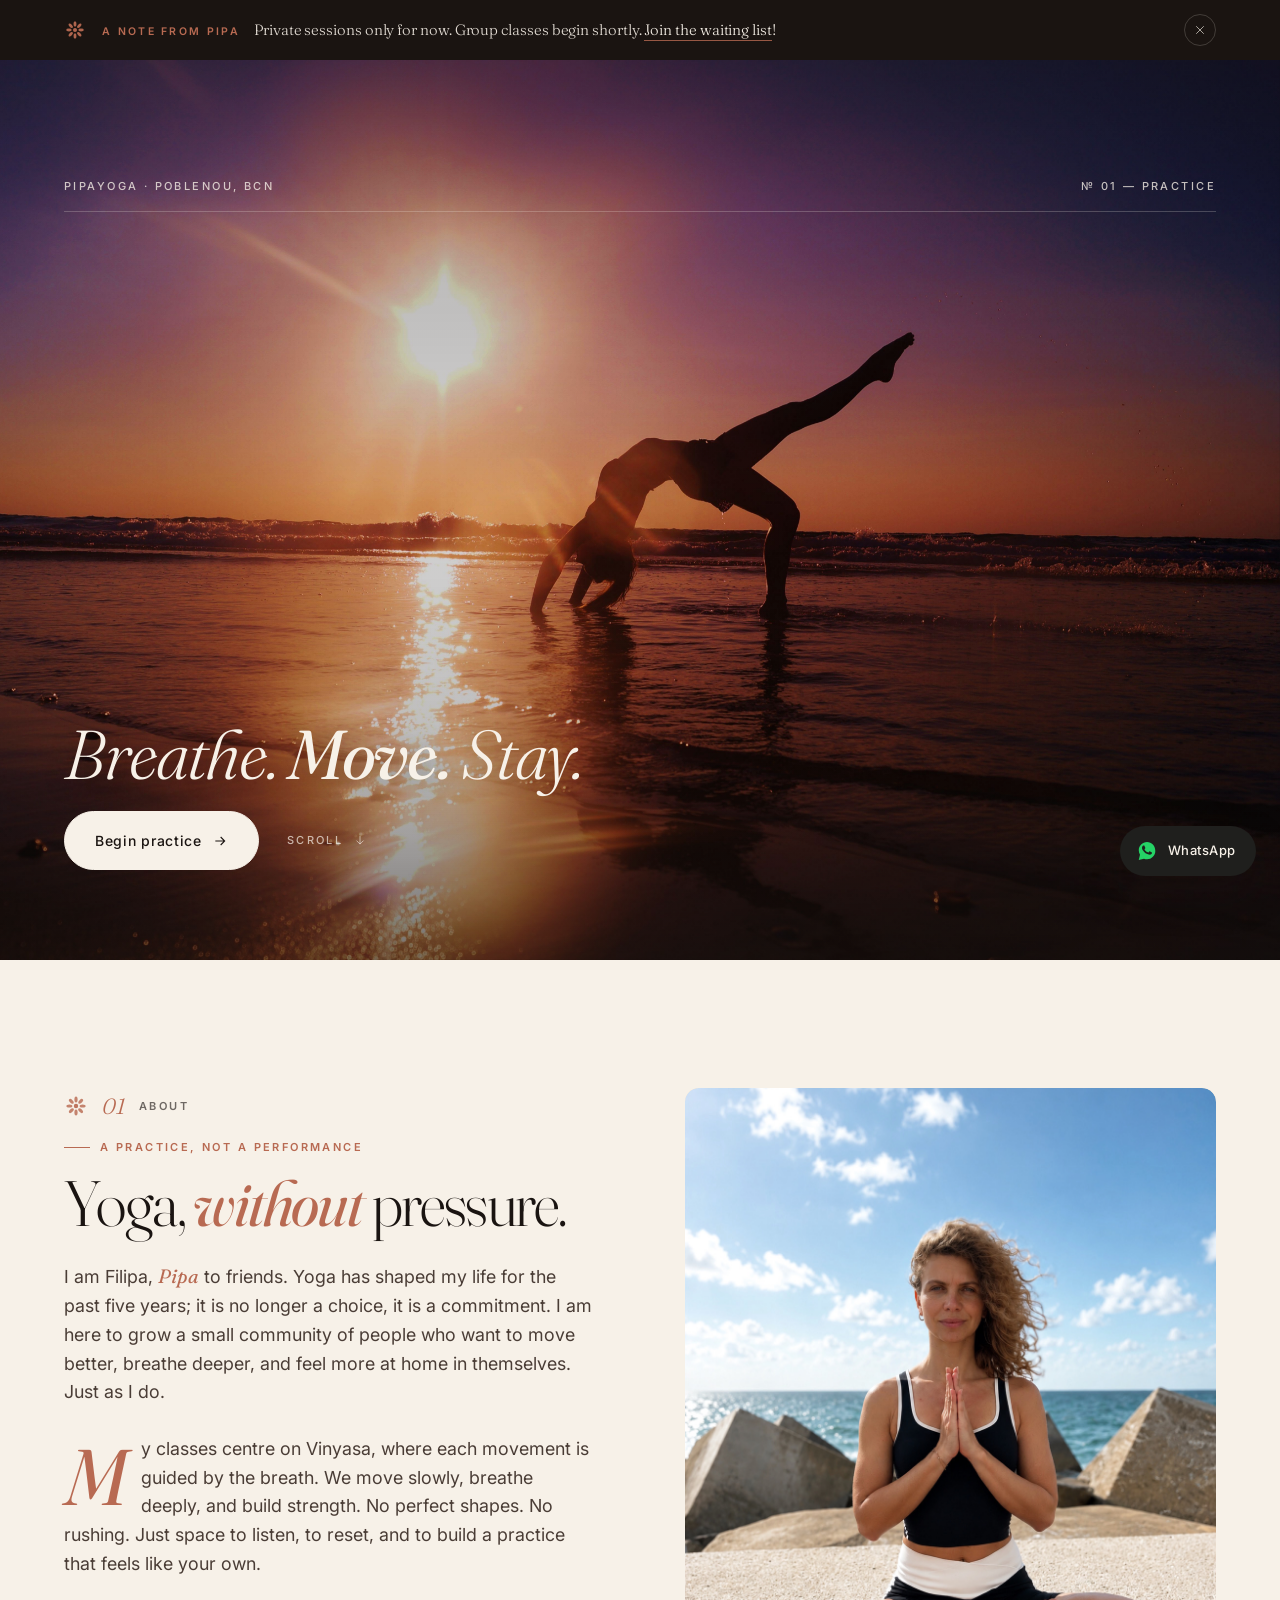
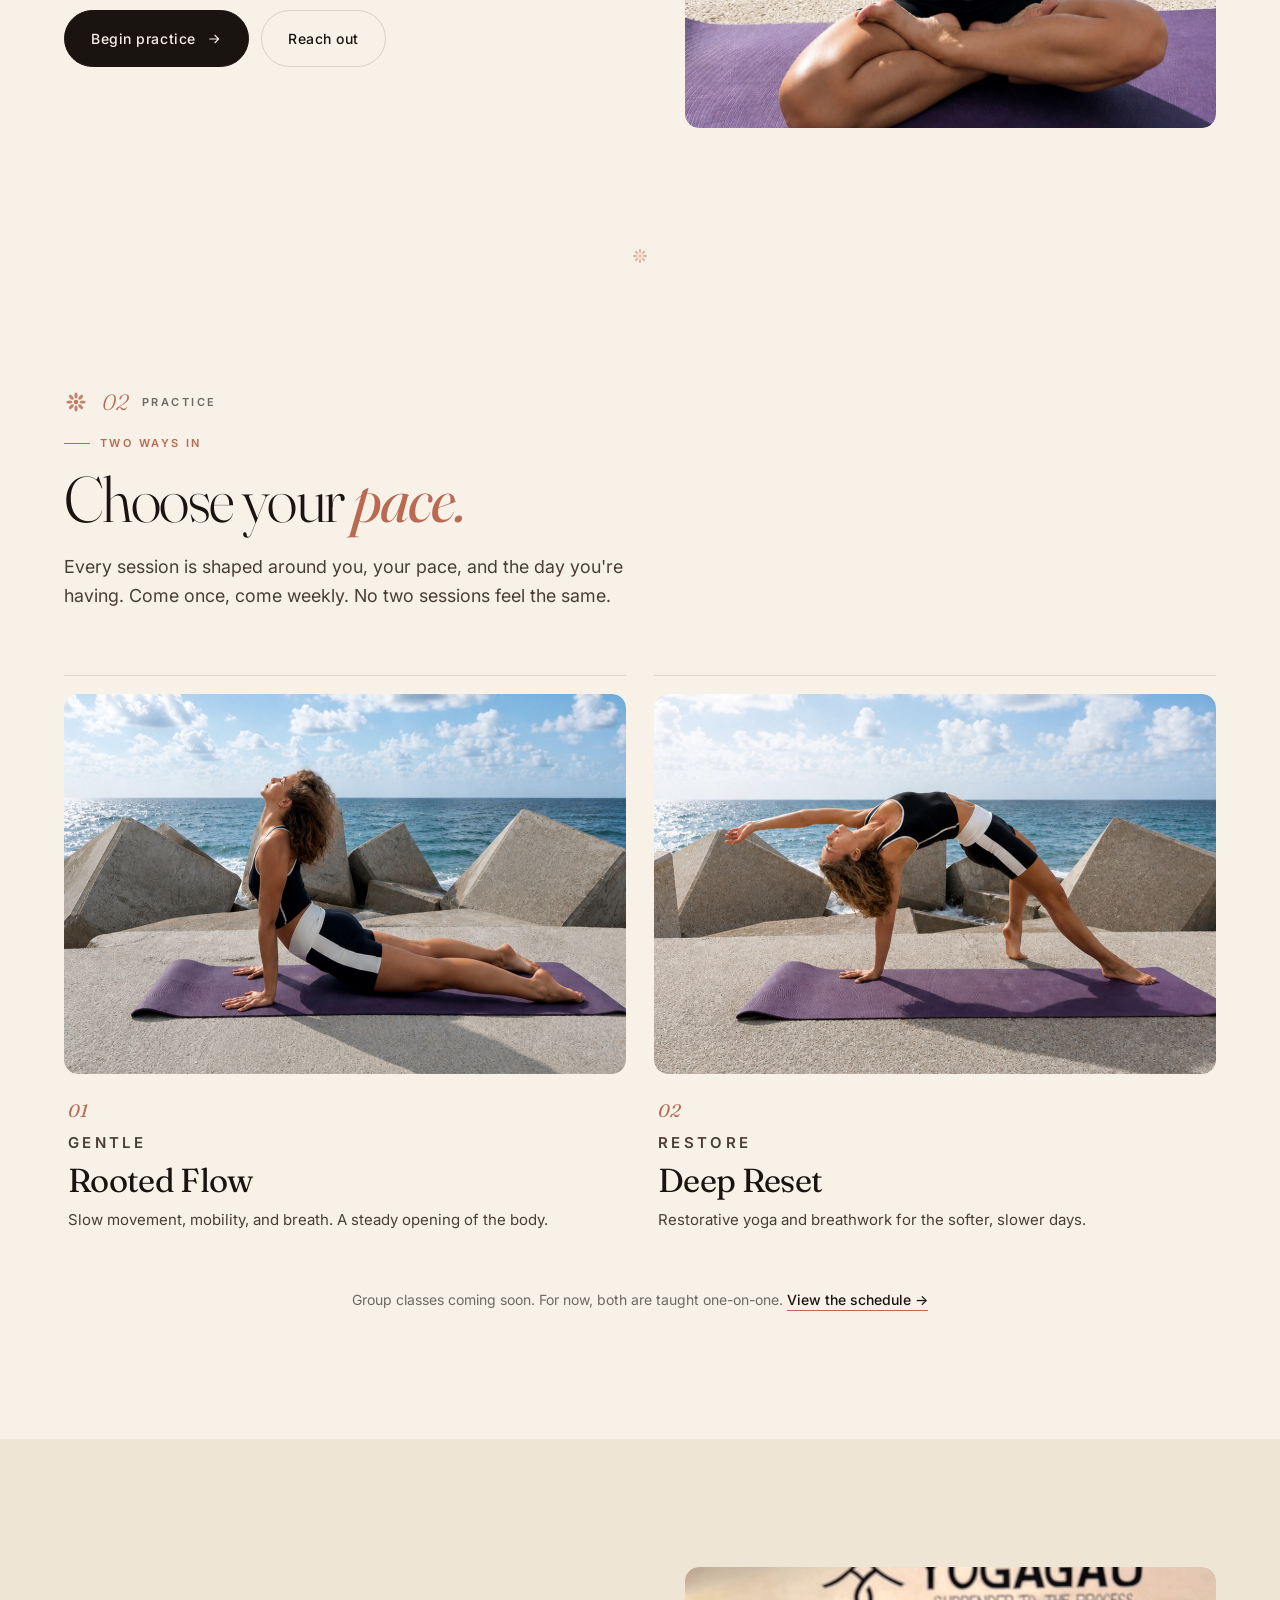
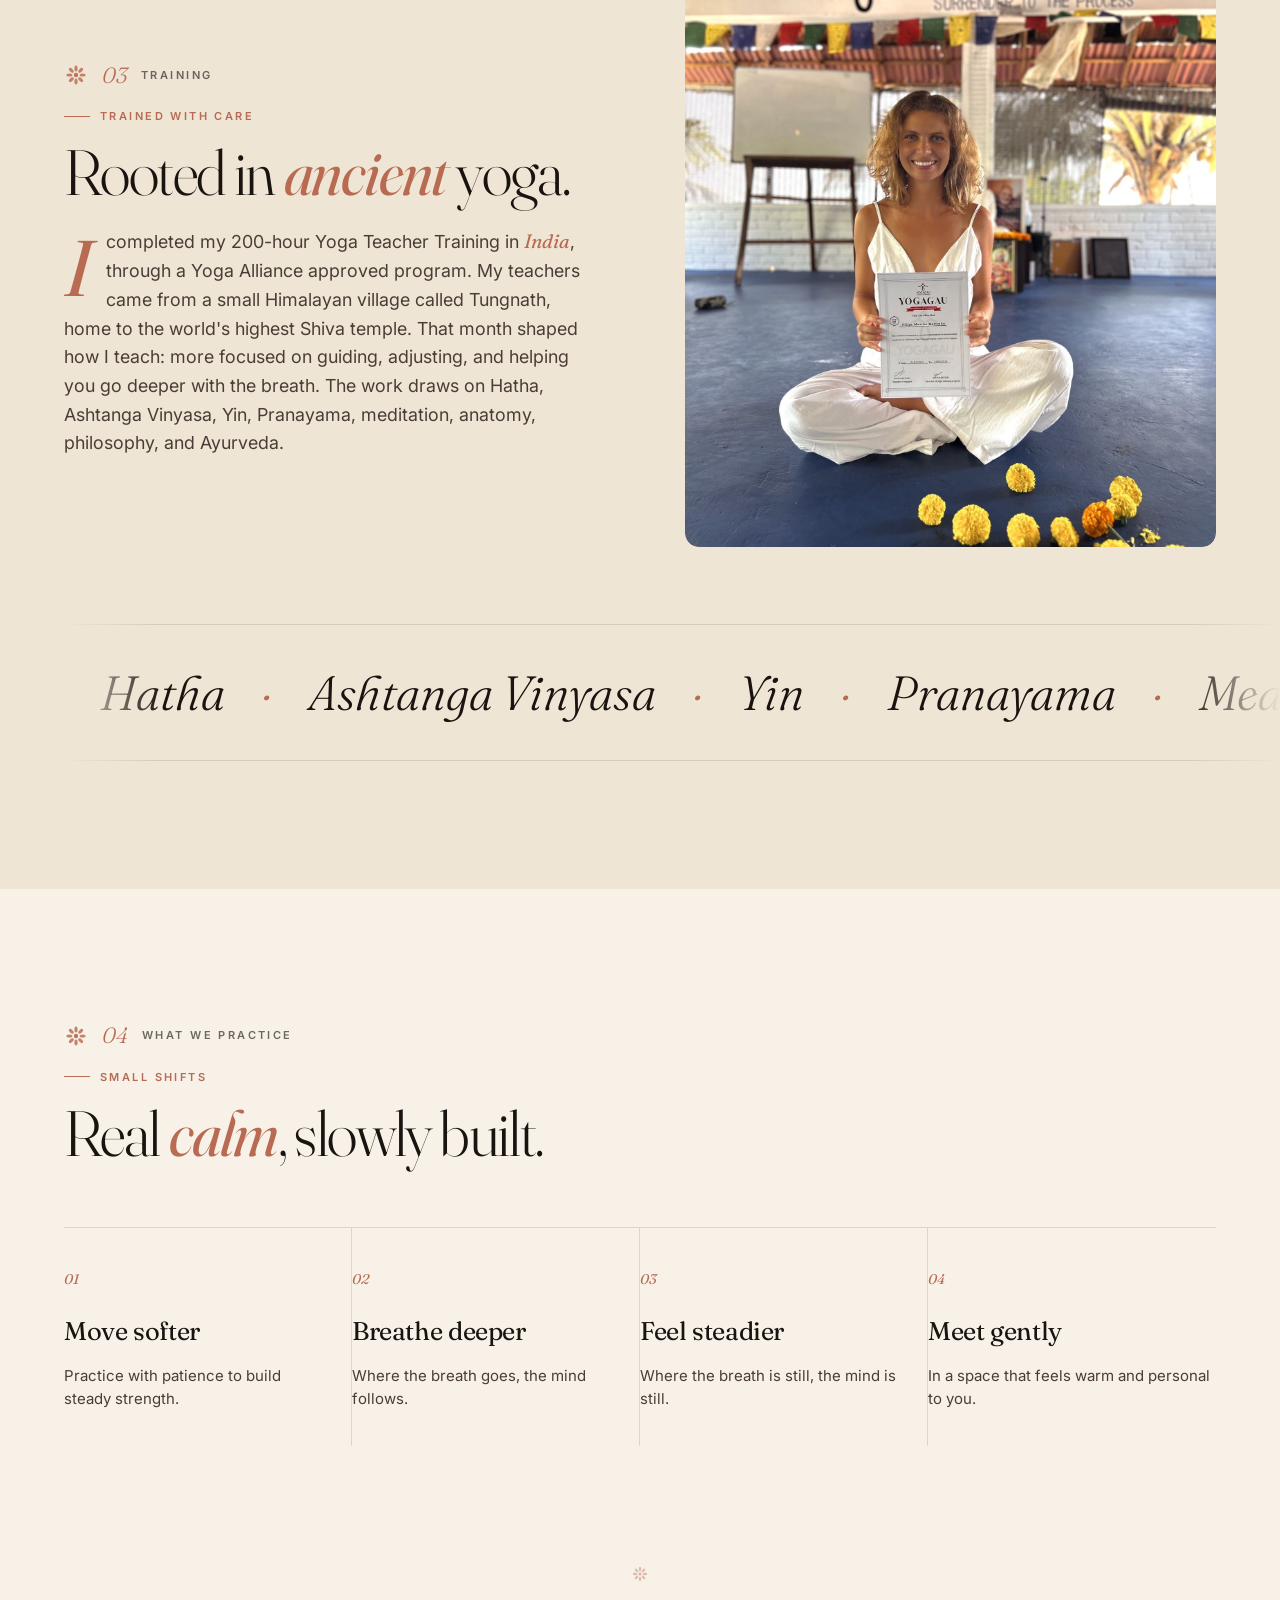
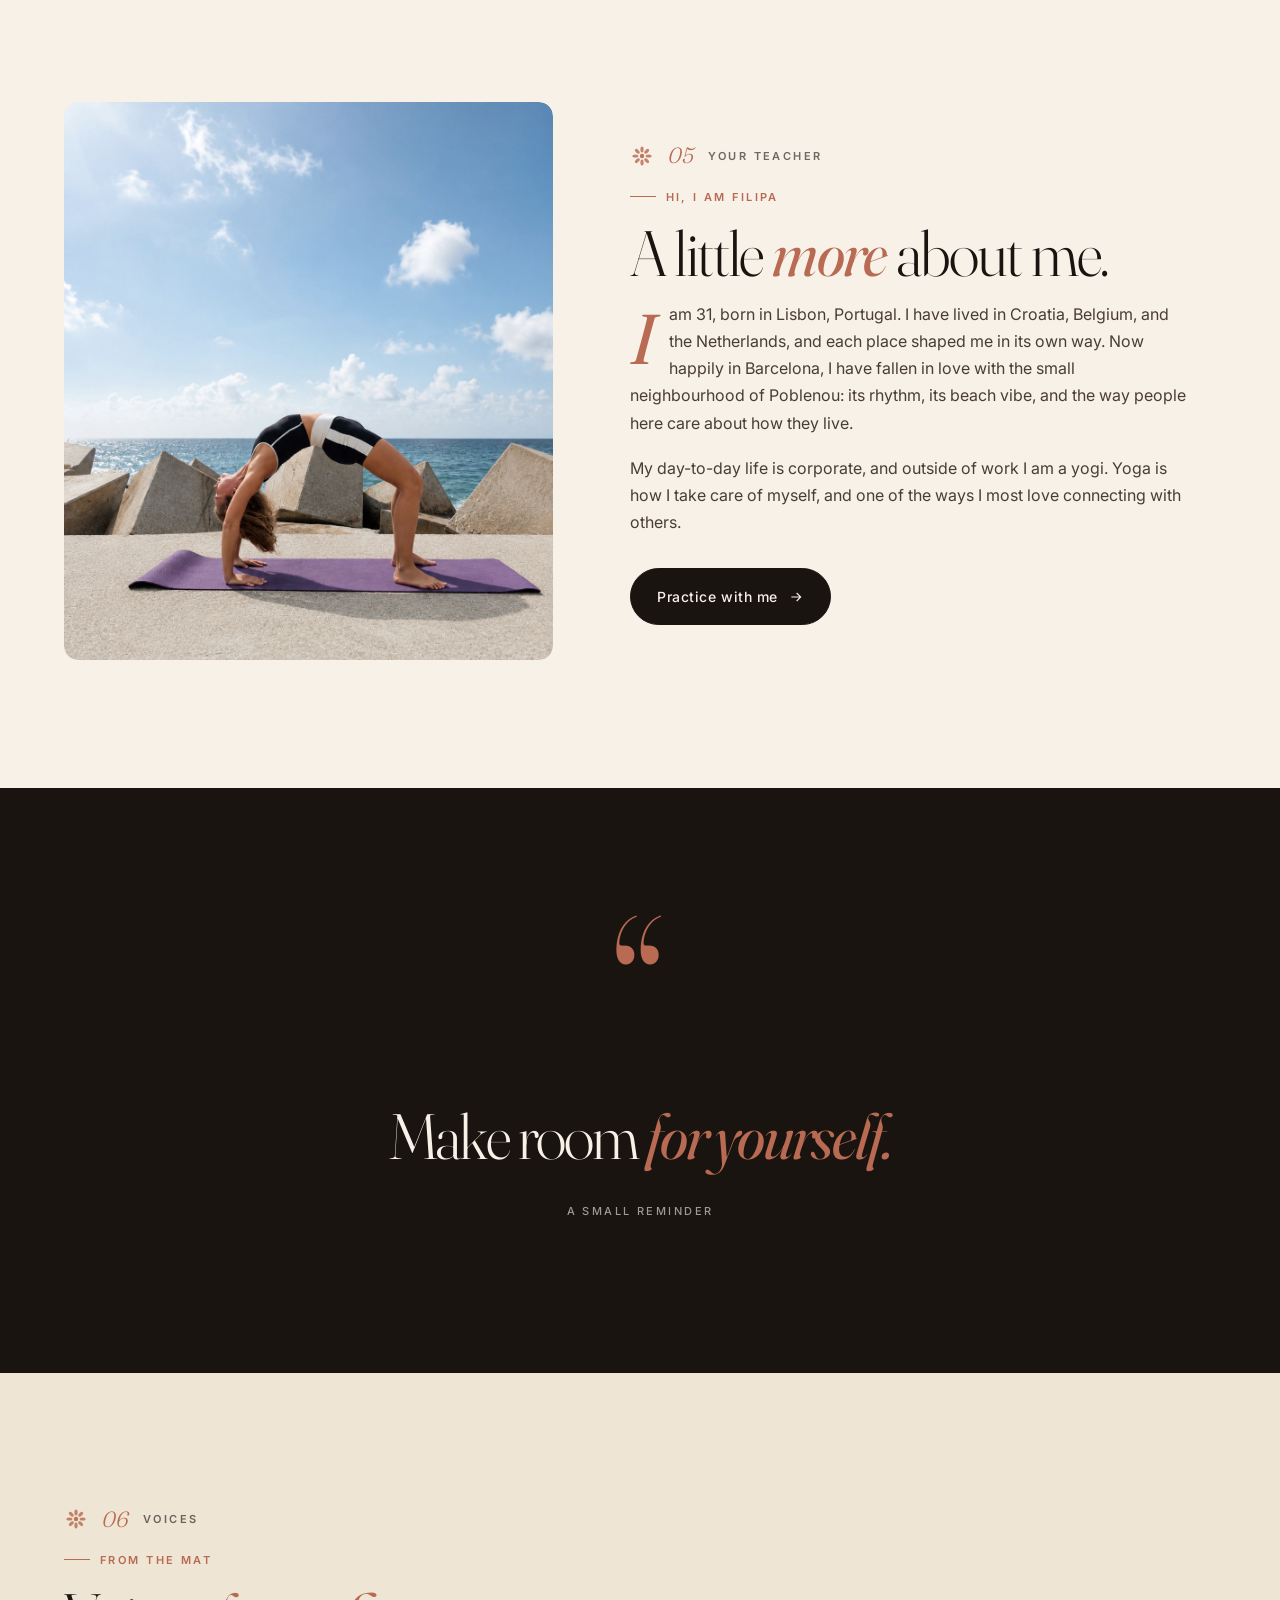
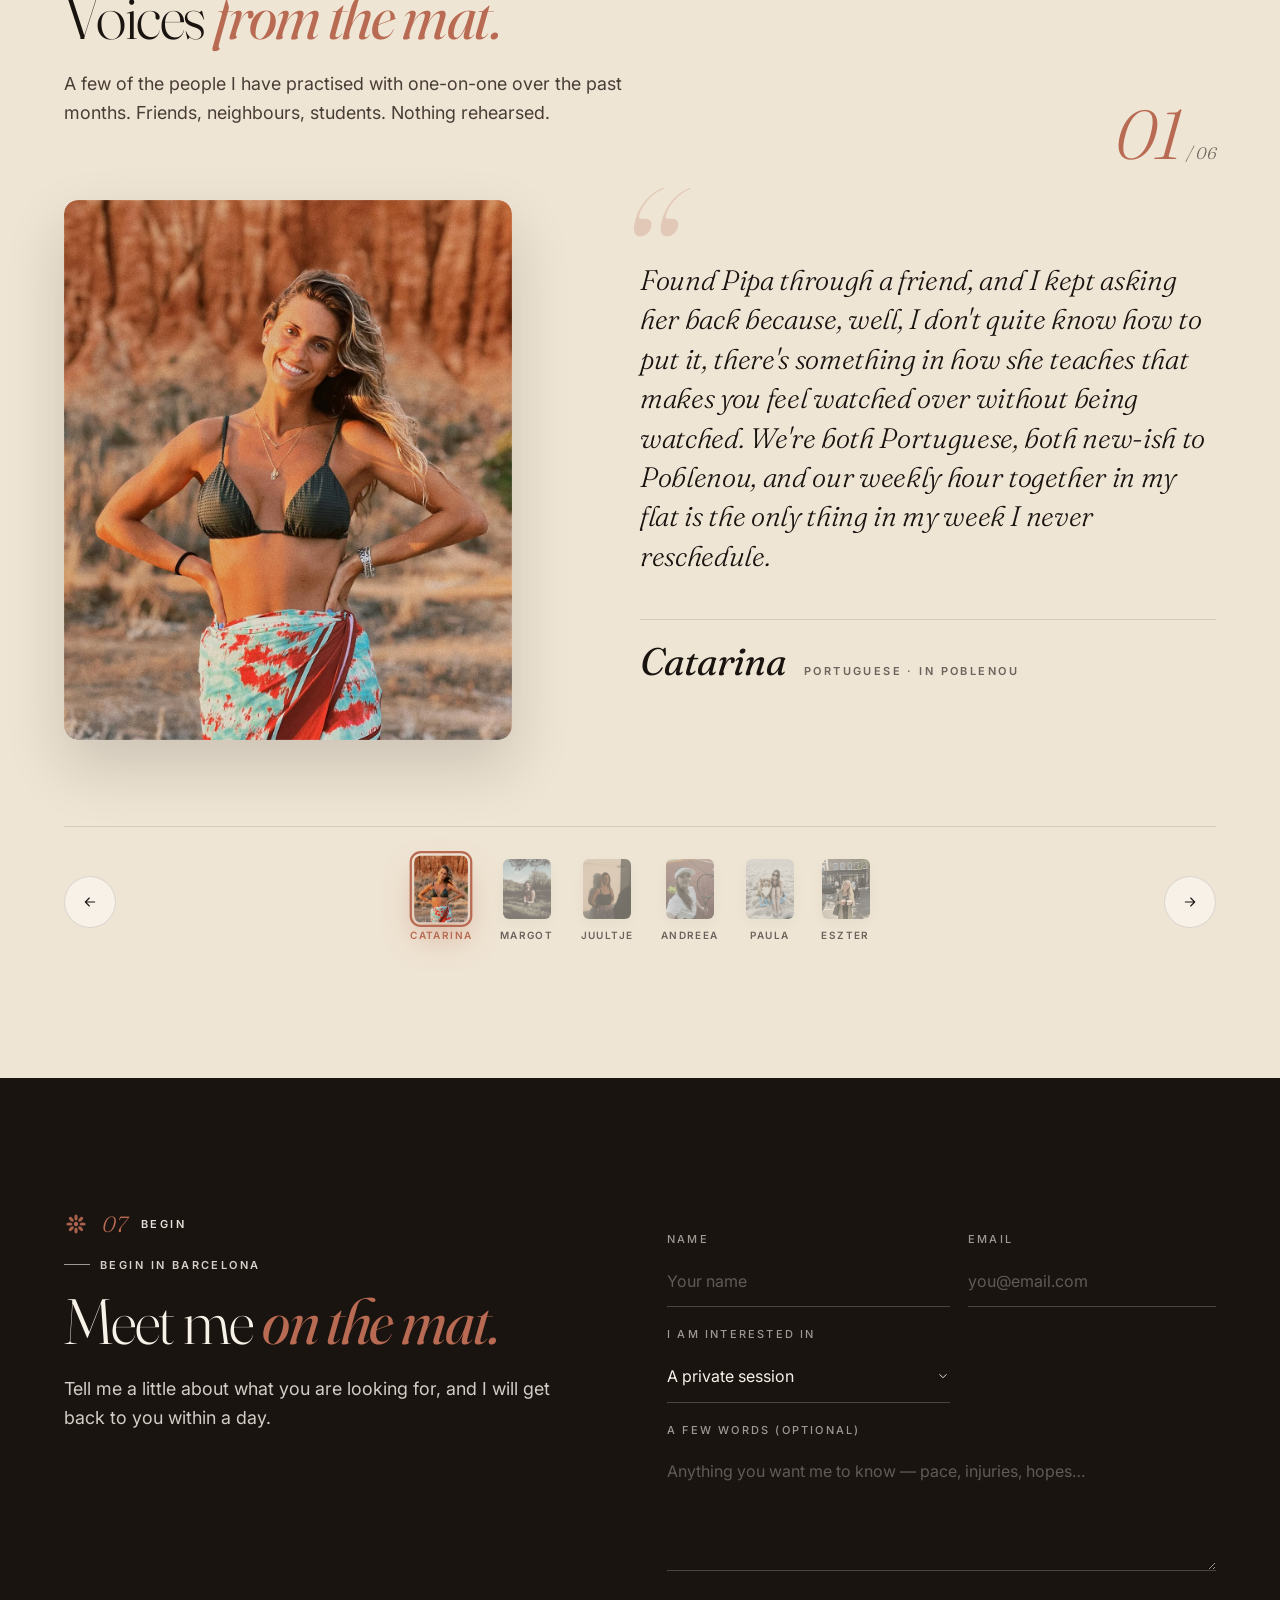
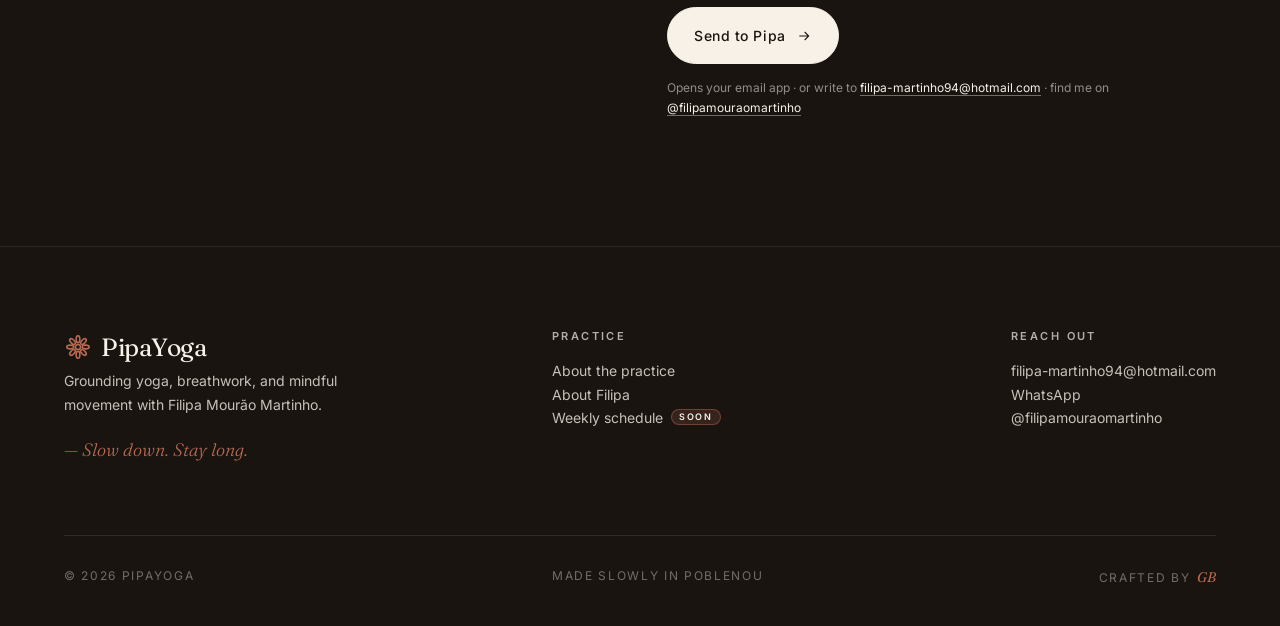
==== commit 3c81790a: "Update index.html" ====
--- a/index.html
+++ b/index.html
@@ -716,7 +716,7 @@
         </div>
         <div class="field field--full field--actions">
           <button type="submit" class="btn btn--light">
-            Send to Filipa
+            Send to Pipa
             <svg viewBox="0 0 24 24" width="16" height="16" fill="none" stroke="currentColor" stroke-width="1.6"><path d="M5 12h14M13 6l6 6-6 6"/></svg>
           </button>
           <p class="form__note">Opens your email app · or write to <a href="mailto:filipa-martinho94@hotmail.com">filipa-martinho94@hotmail.com</a> · find me on <a href="https://instagram.com/filipamouraomartinho" target="_blank" rel="noopener">@filipamouraomartinho</a></p>
--- a/styles.css
+++ b/styles.css
@@ -1501,16 +1501,15 @@
   padding-bottom: 70px;
   border-bottom: 1px solid rgba(247,241,232,.1);
 }
-/* Push the third column's content block (Reach out + links) toward
-   the right edge of its cell — so the longest line (the email) ends
-   roughly under "Crafted by GB" below. The text inside the block
-   stays left-aligned, so links read naturally top-to-bottom. */
-.footer__top > div:nth-child(3) {
-  display: flex;
-  flex-direction: column;
-  align-items: flex-end;
-}
-.footer__top > div:nth-child(3) > * {
+/* The Reach out column wraps its heading + links in .footer__col-inner.
+   That inner block sizes to the email line's natural width and floats
+   to the right edge of the cell as a single unit — so "Reach out" and
+   "filipa-martinho94@hotmail.com" share the same left edge, and the
+   email ends roughly aligned with "Crafted by GB" below. */
+.footer__col-inner {
+  display: block;
+  width: max-content;
+  margin-left: auto;
   text-align: left;
 }
 .footer__brand p {
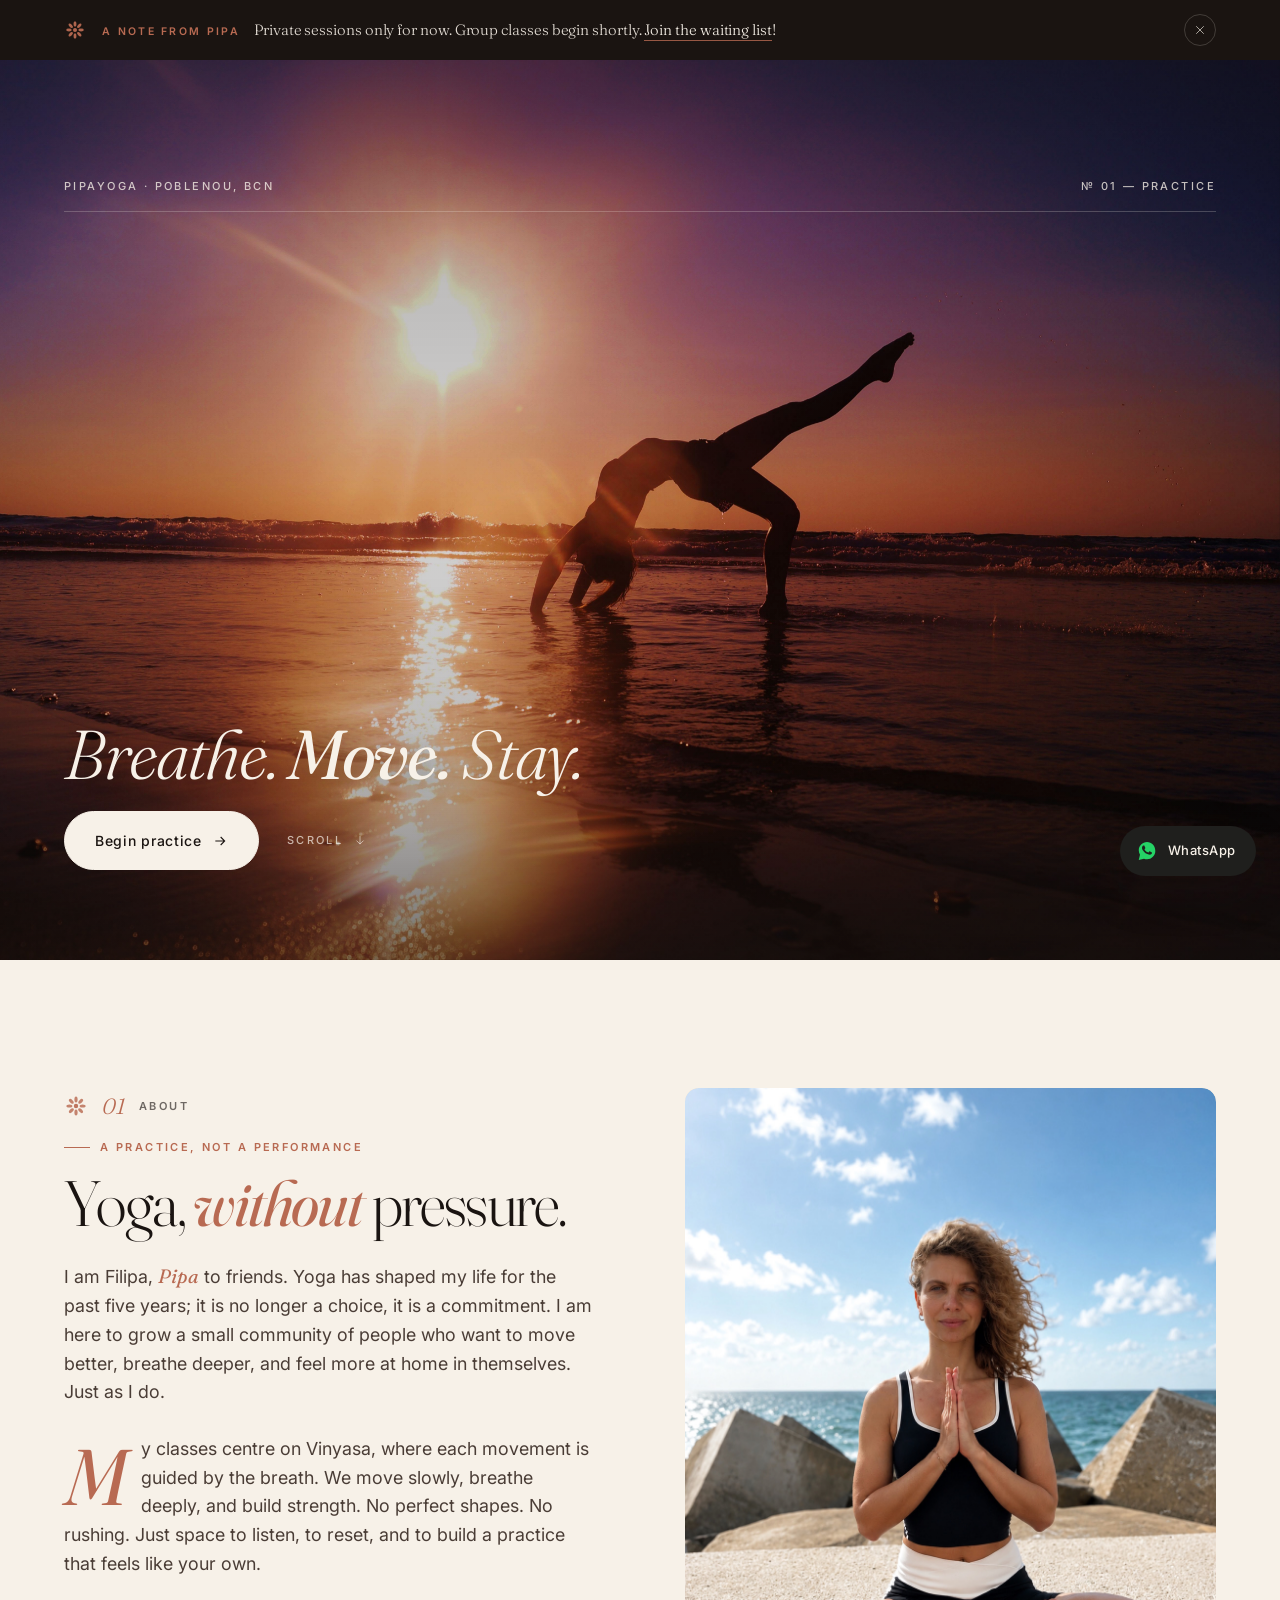
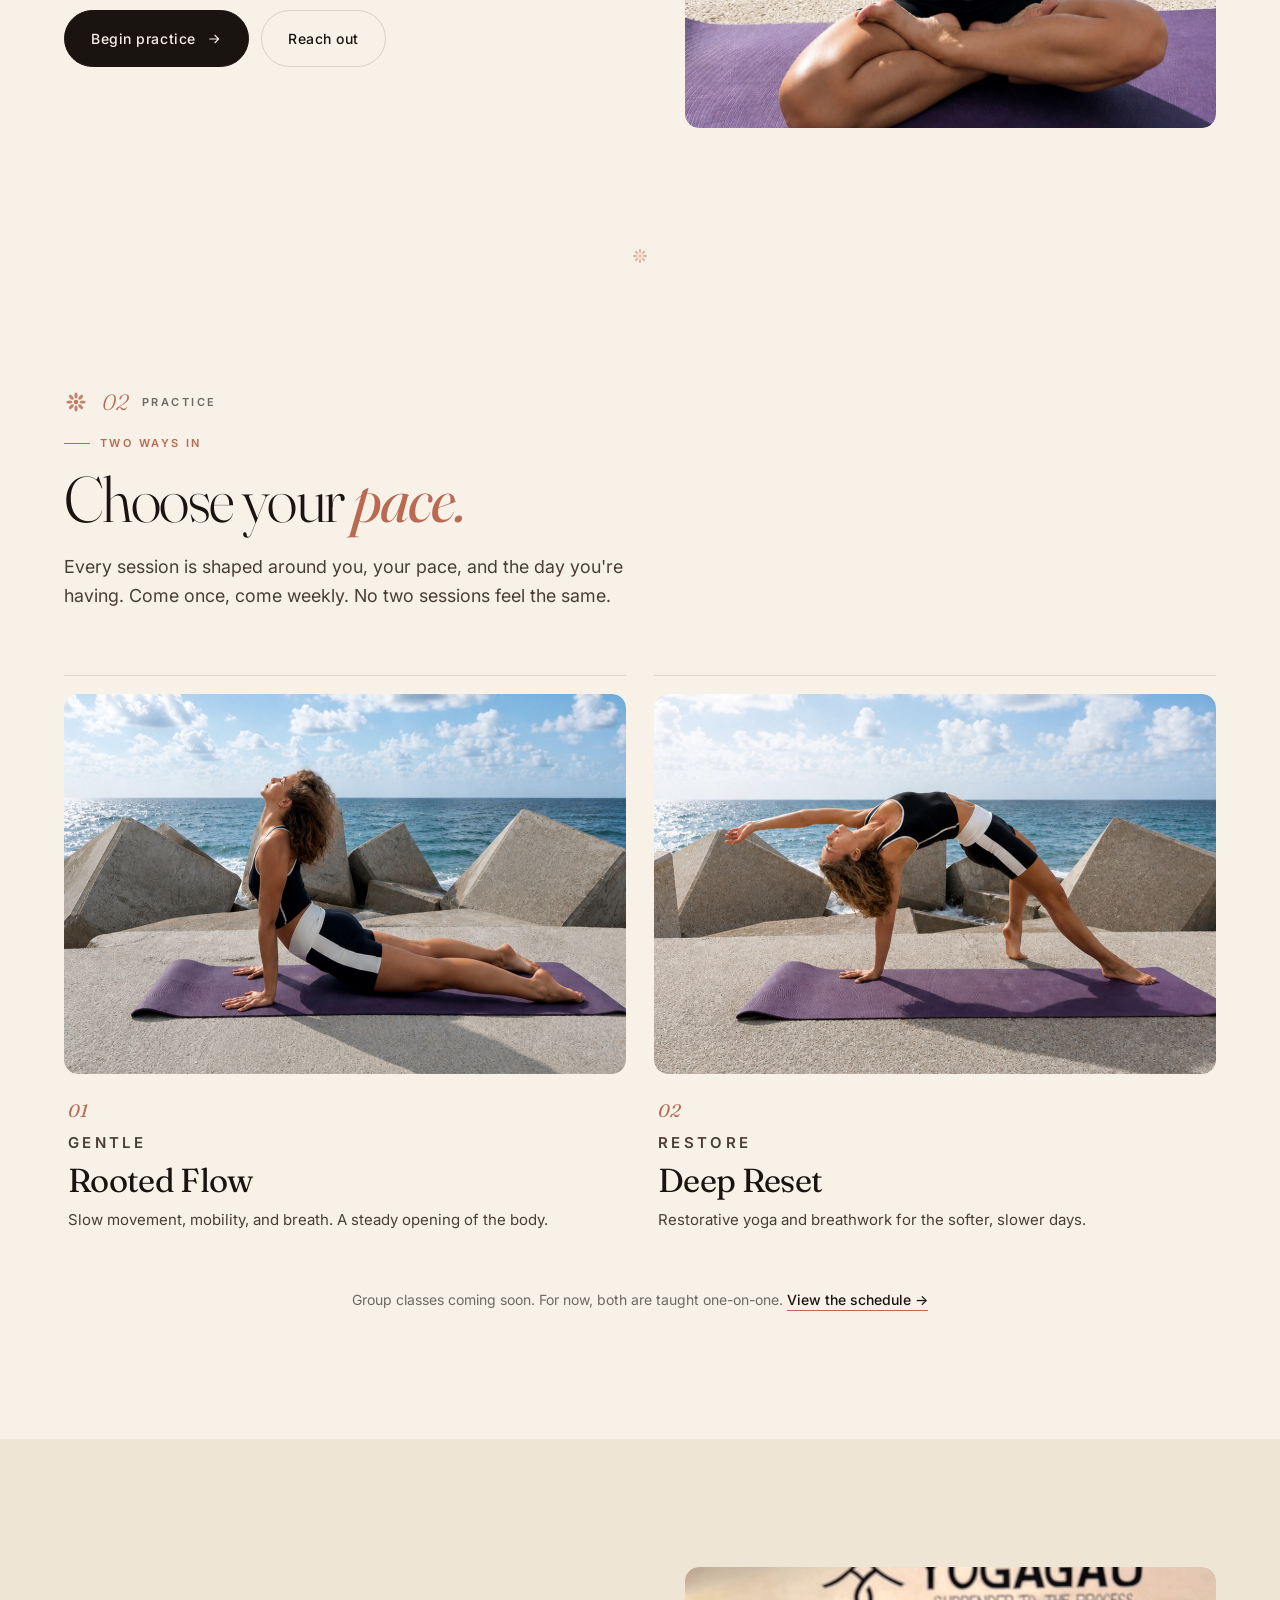
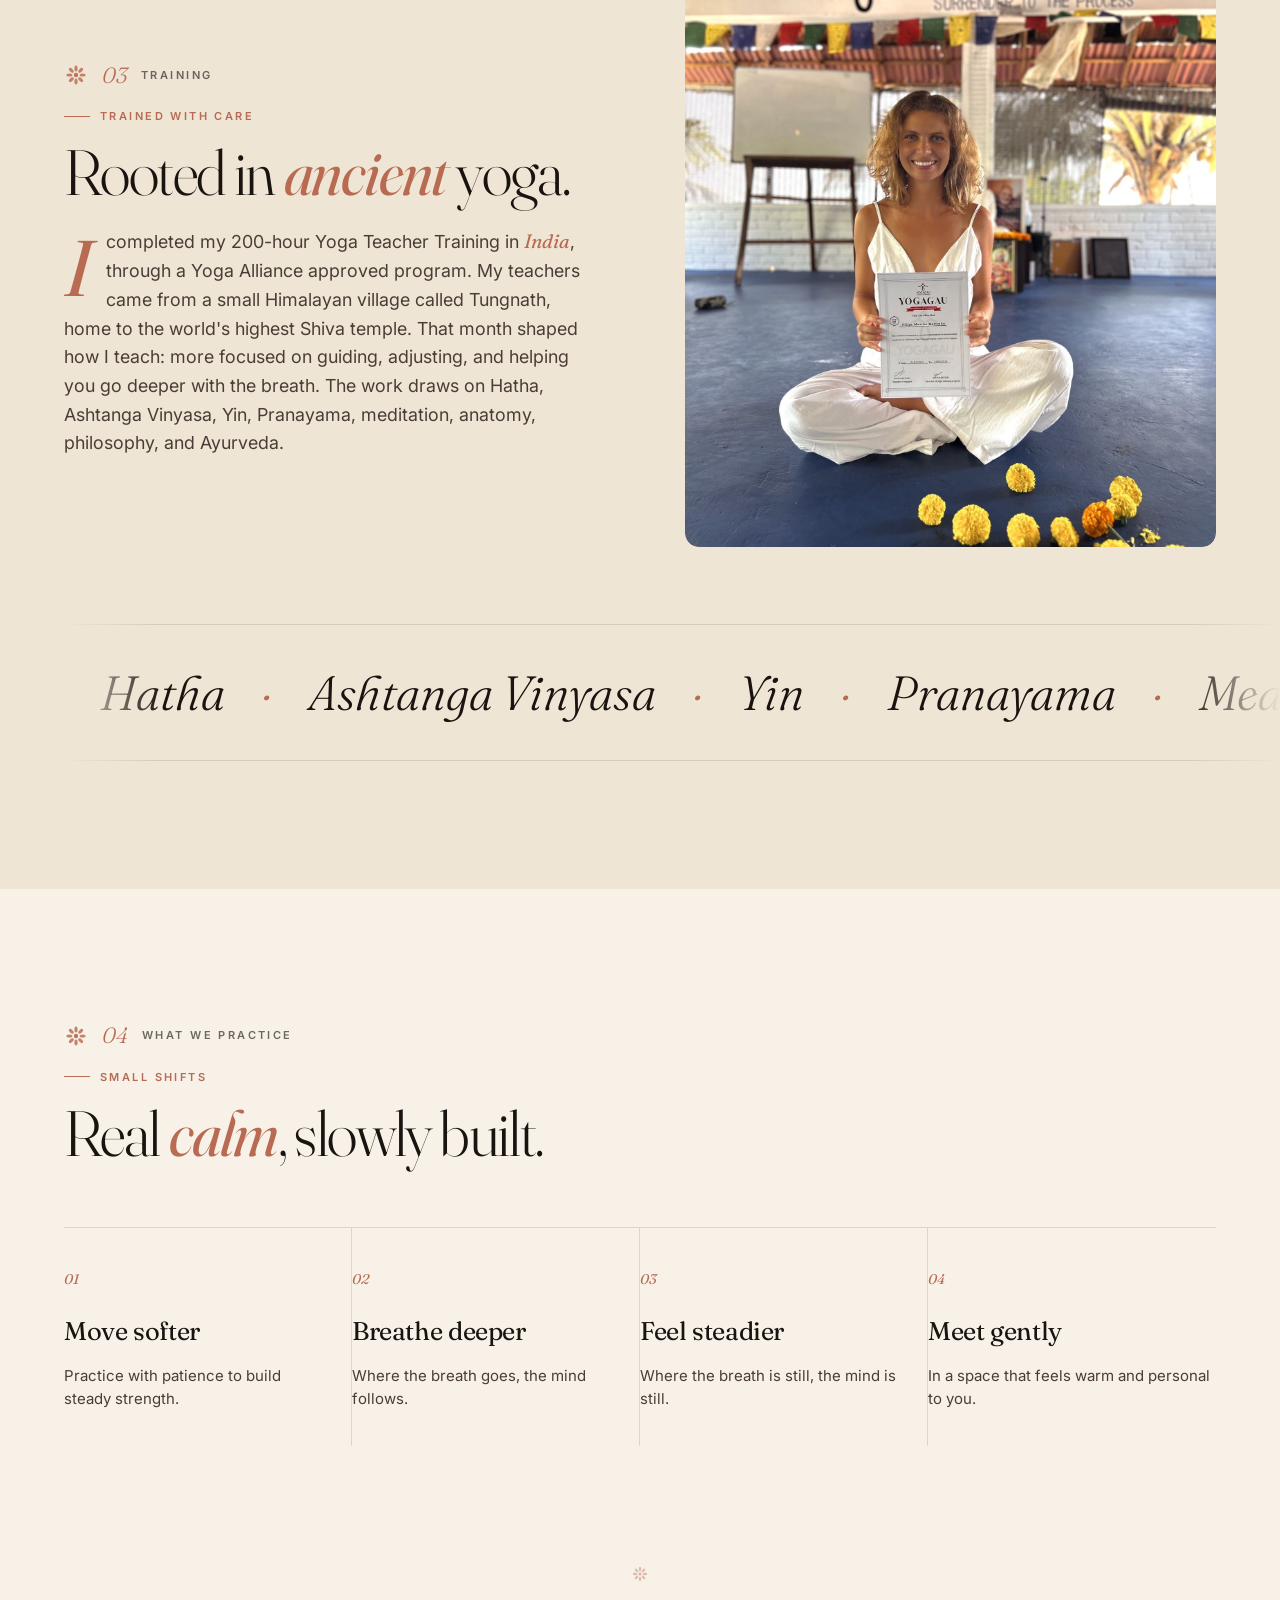
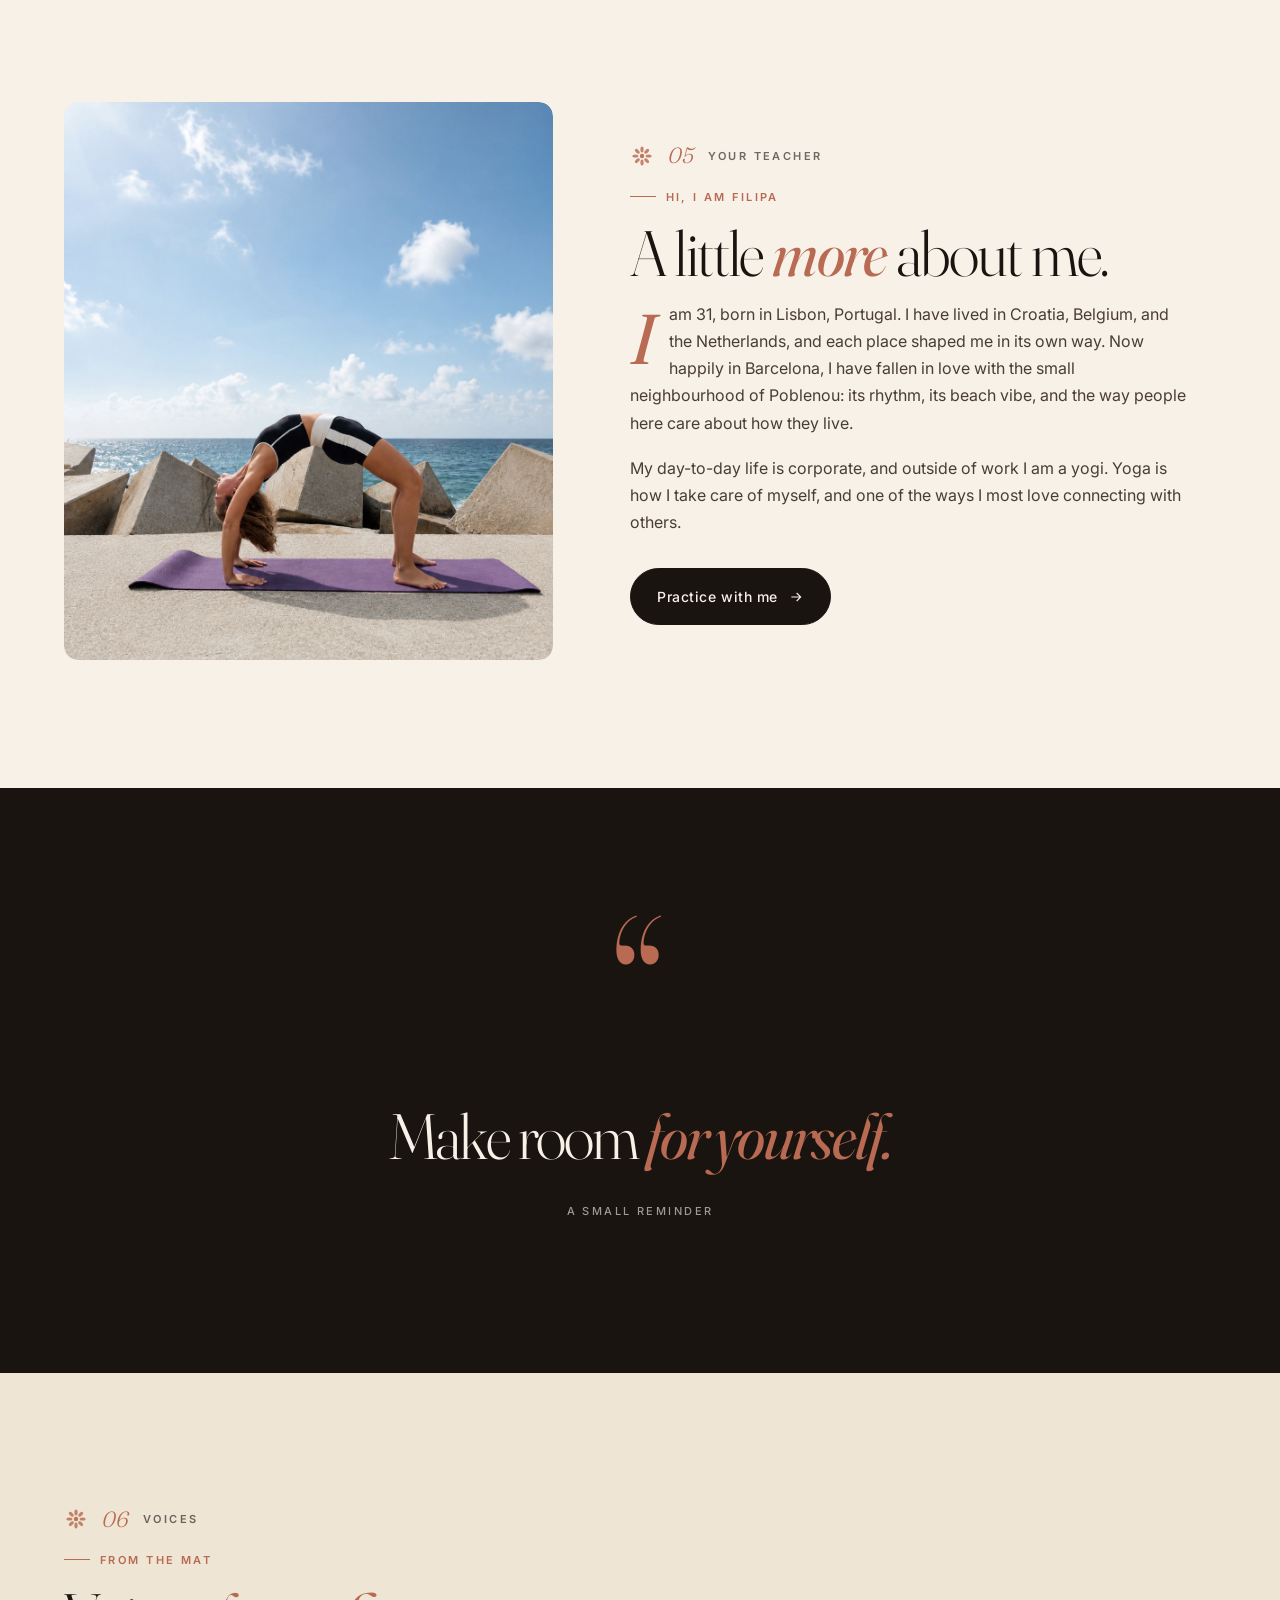
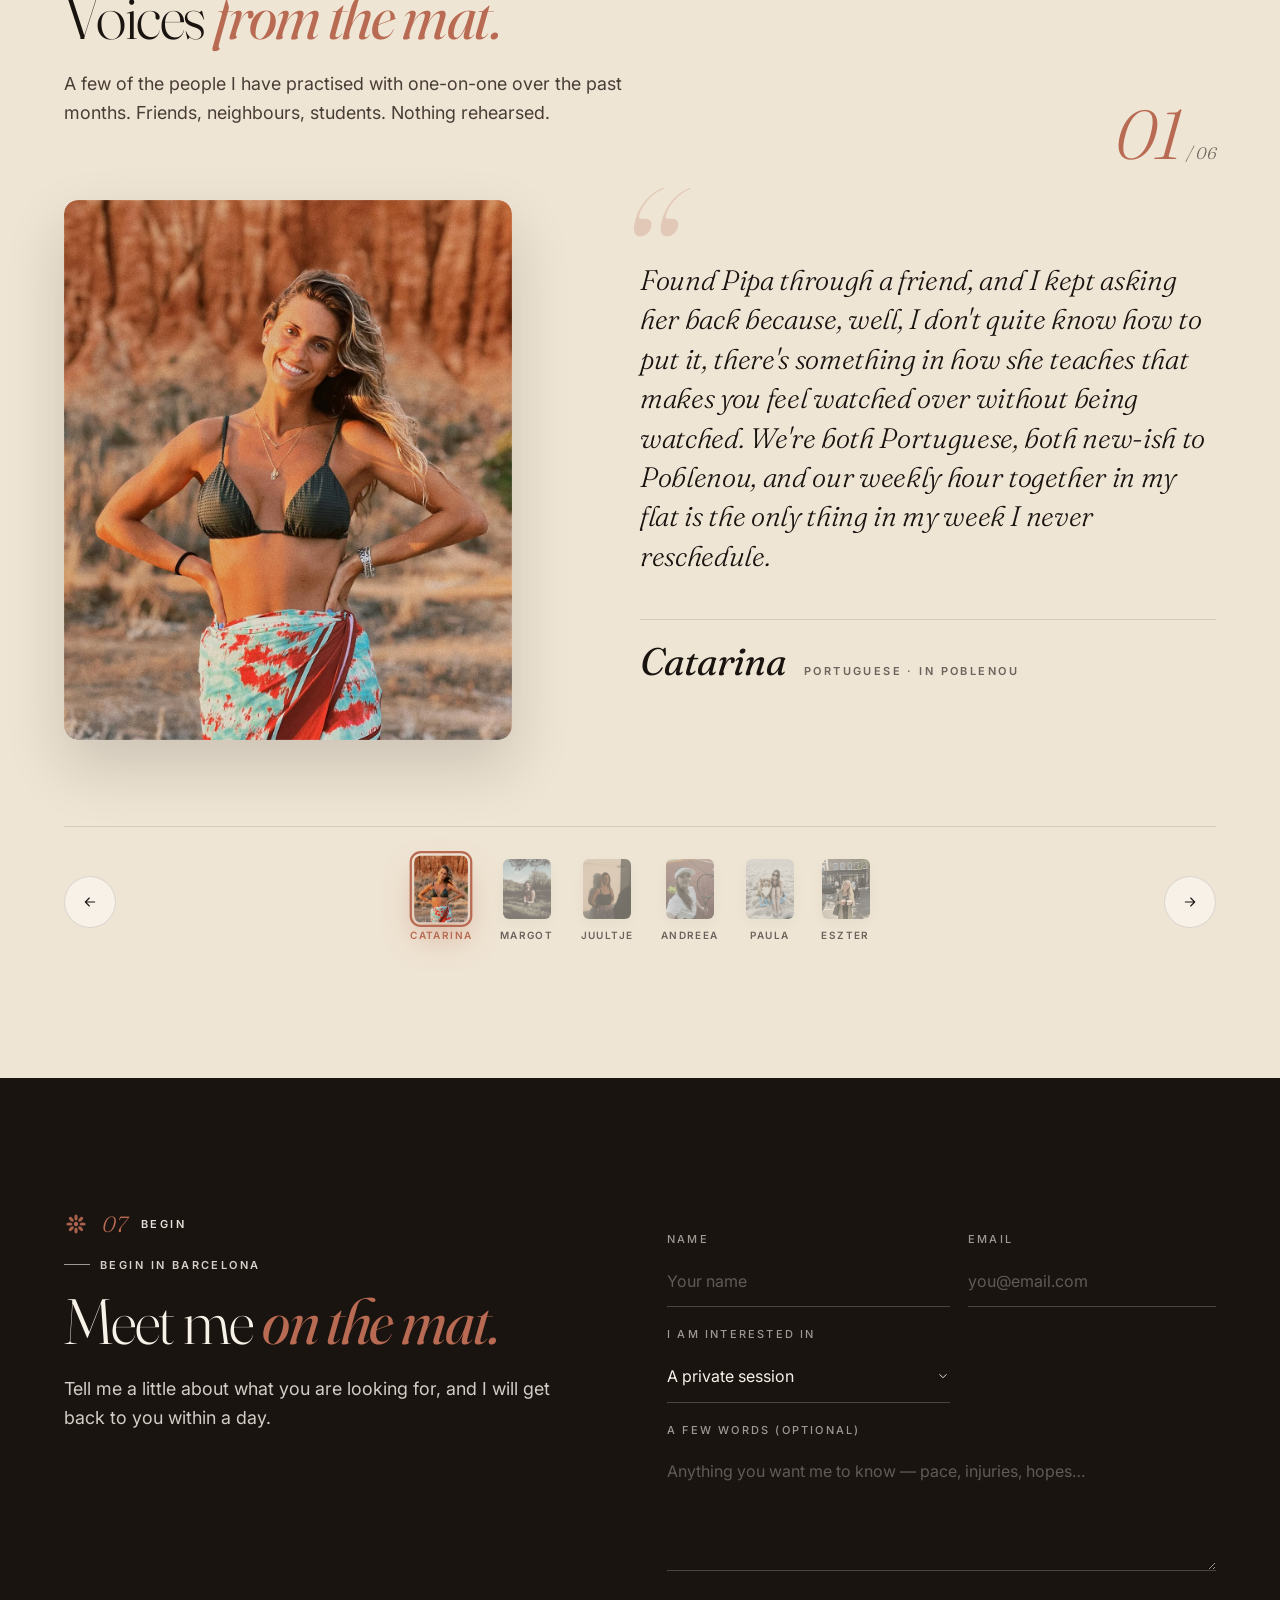
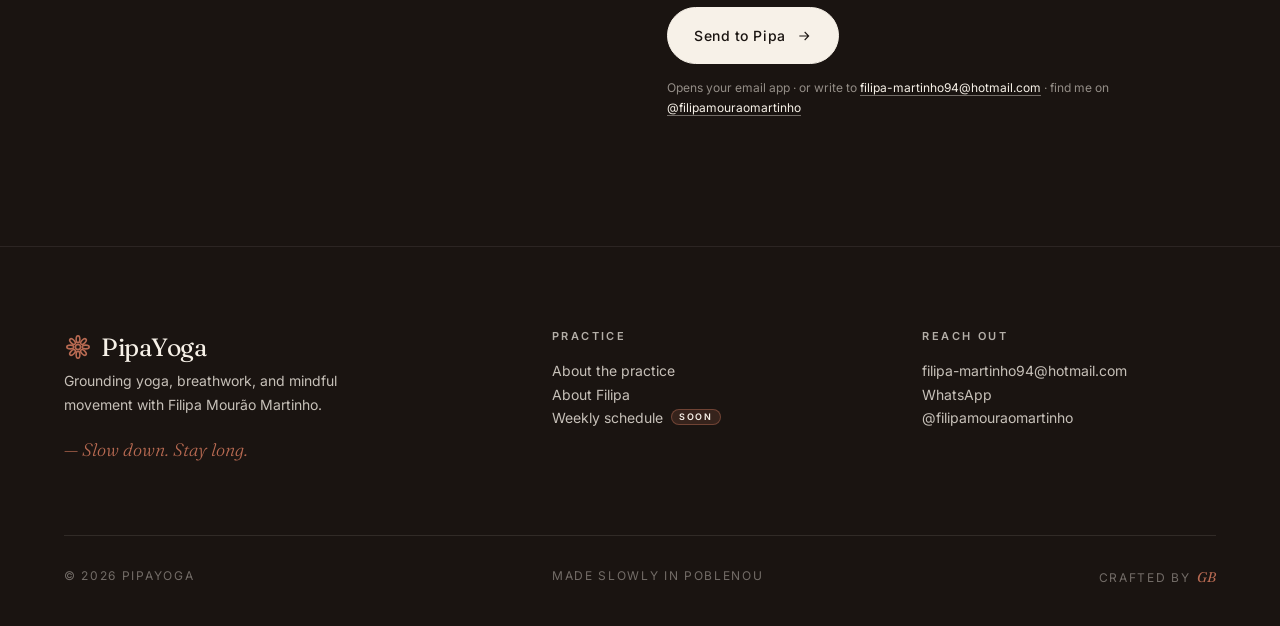
==== commit 97f5b74b: "Update index.html" ====
--- a/index.html
+++ b/index.html
@@ -753,12 +753,10 @@
       <a href="schedule.html" class="nav__link--soon">Weekly schedule<span class="nav__soon">soon</span></a></p>
     </div>
     <div>
-      <div class="footer__col-inner">
-        <strong>Reach out</strong>
-        <p><a href="mailto:filipa-martinho94@hotmail.com">filipa-martinho94@hotmail.com</a><br>
-        <a href="https://wa.me/351912135446" target="_blank" rel="noopener">WhatsApp</a><br>
-        <a href="https://instagram.com/filipamouraomartinho" target="_blank" rel="noopener">@filipamouraomartinho</a></p>
-      </div>
+      <strong>Reach out</strong>
+      <p><a href="mailto:filipa-martinho94@hotmail.com">filipa-martinho94@hotmail.com</a><br>
+      <a href="https://wa.me/351912135446" target="_blank" rel="noopener">WhatsApp</a><br>
+      <a href="https://instagram.com/filipamouraomartinho" target="_blank" rel="noopener">@filipamouraomartinho</a></p>
     </div>
   </div>
   <div class="footer__bottom">
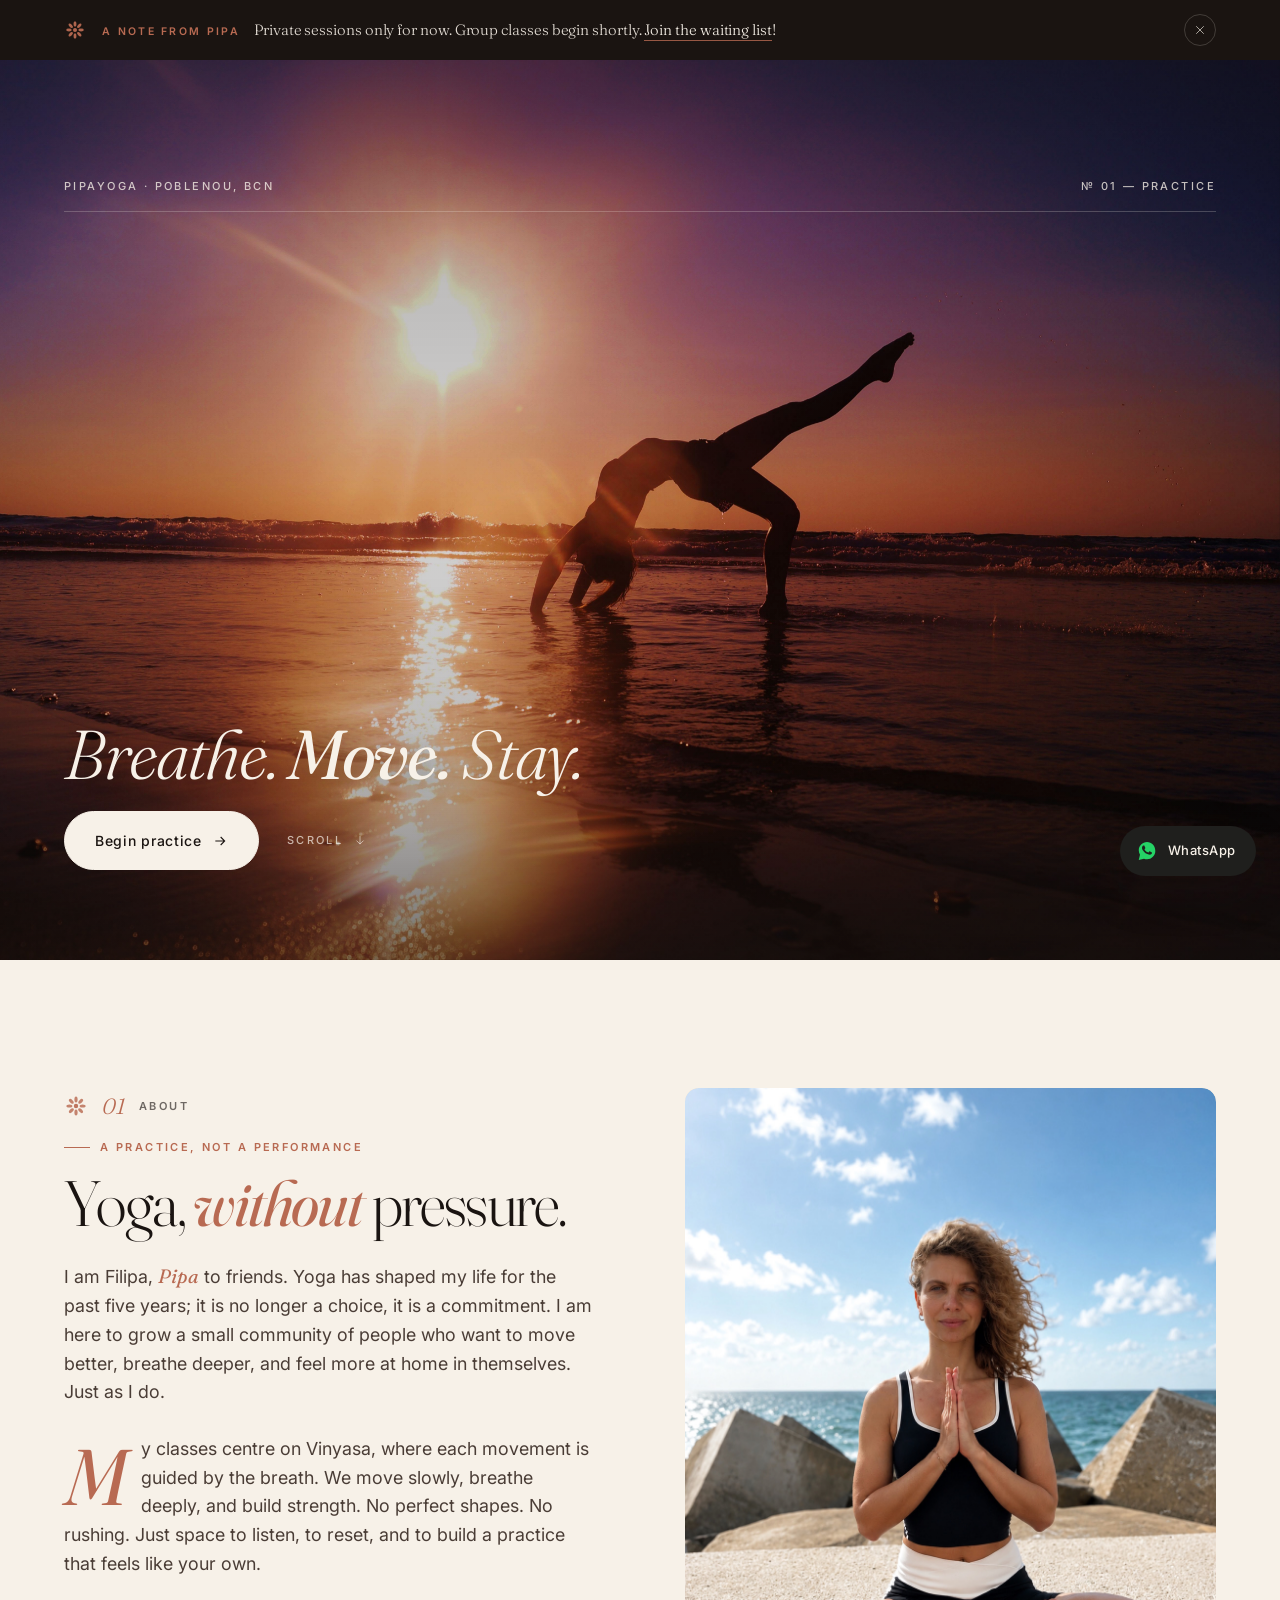
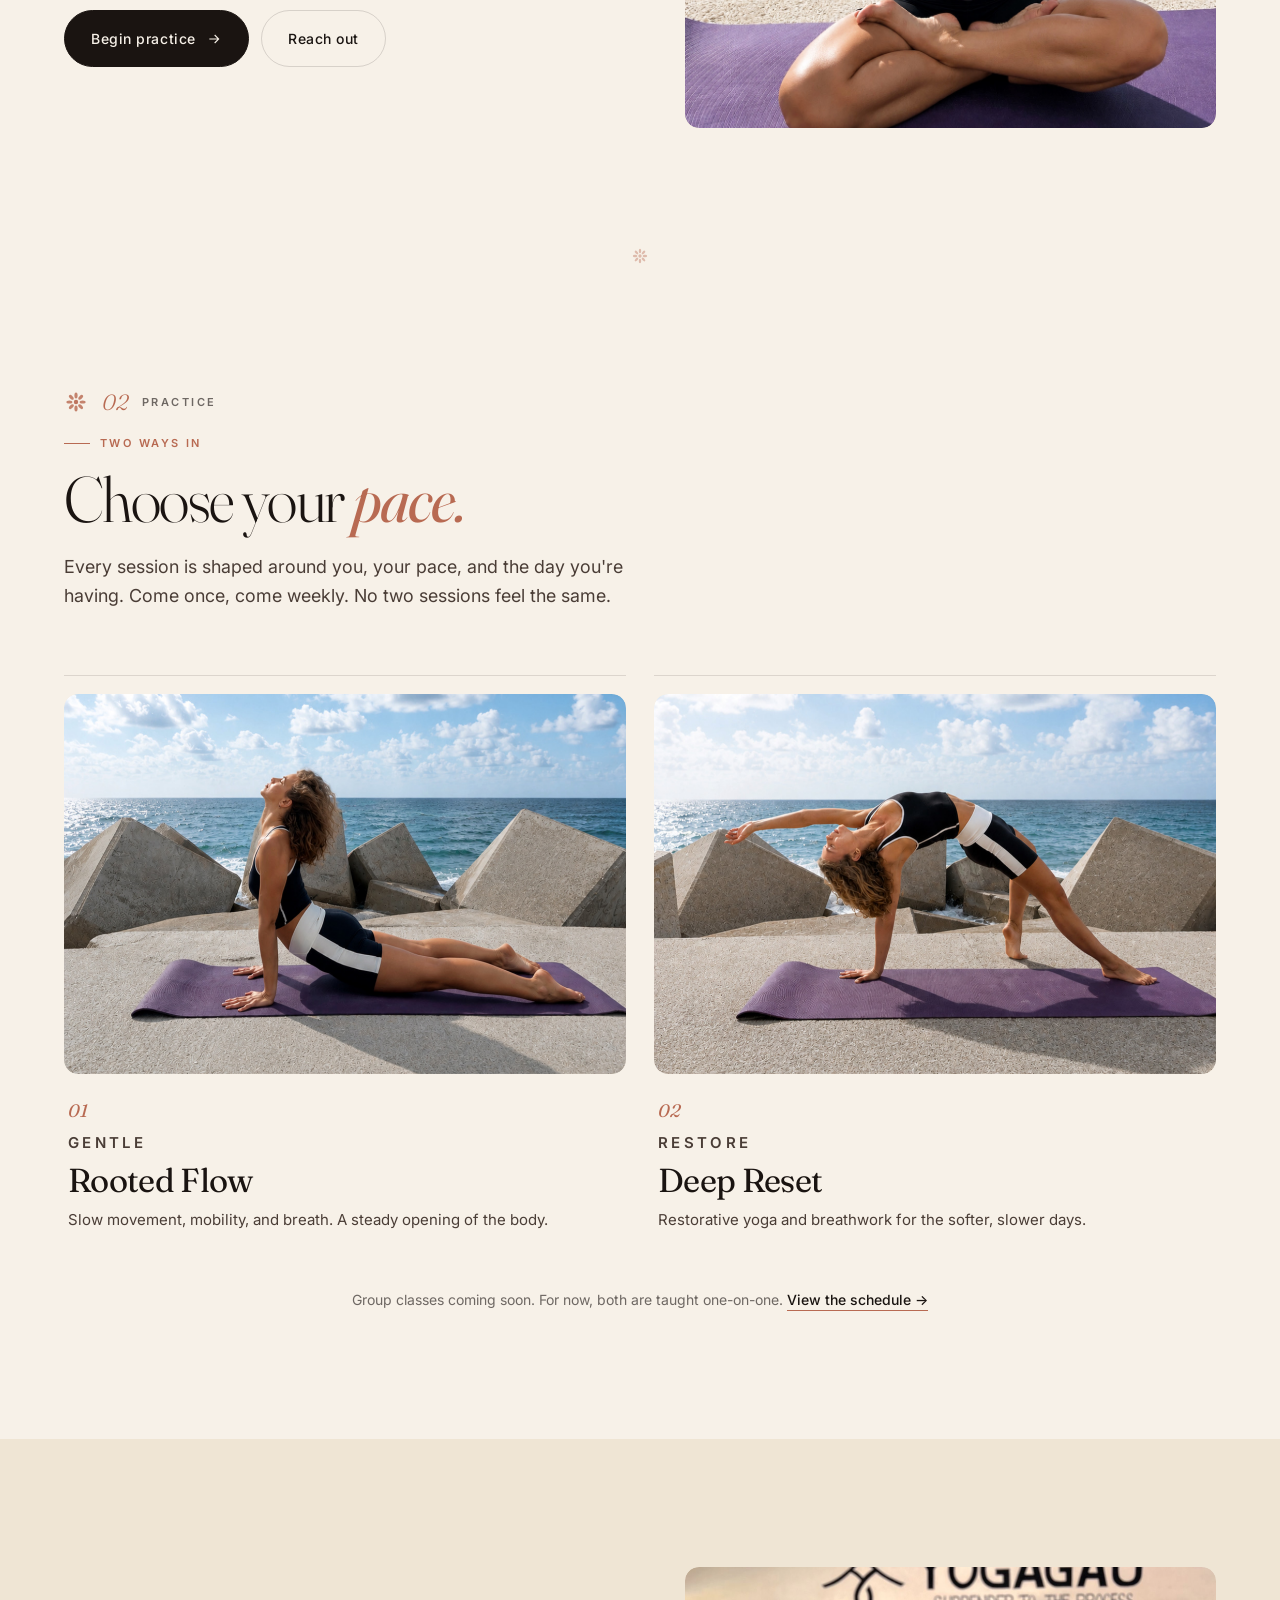
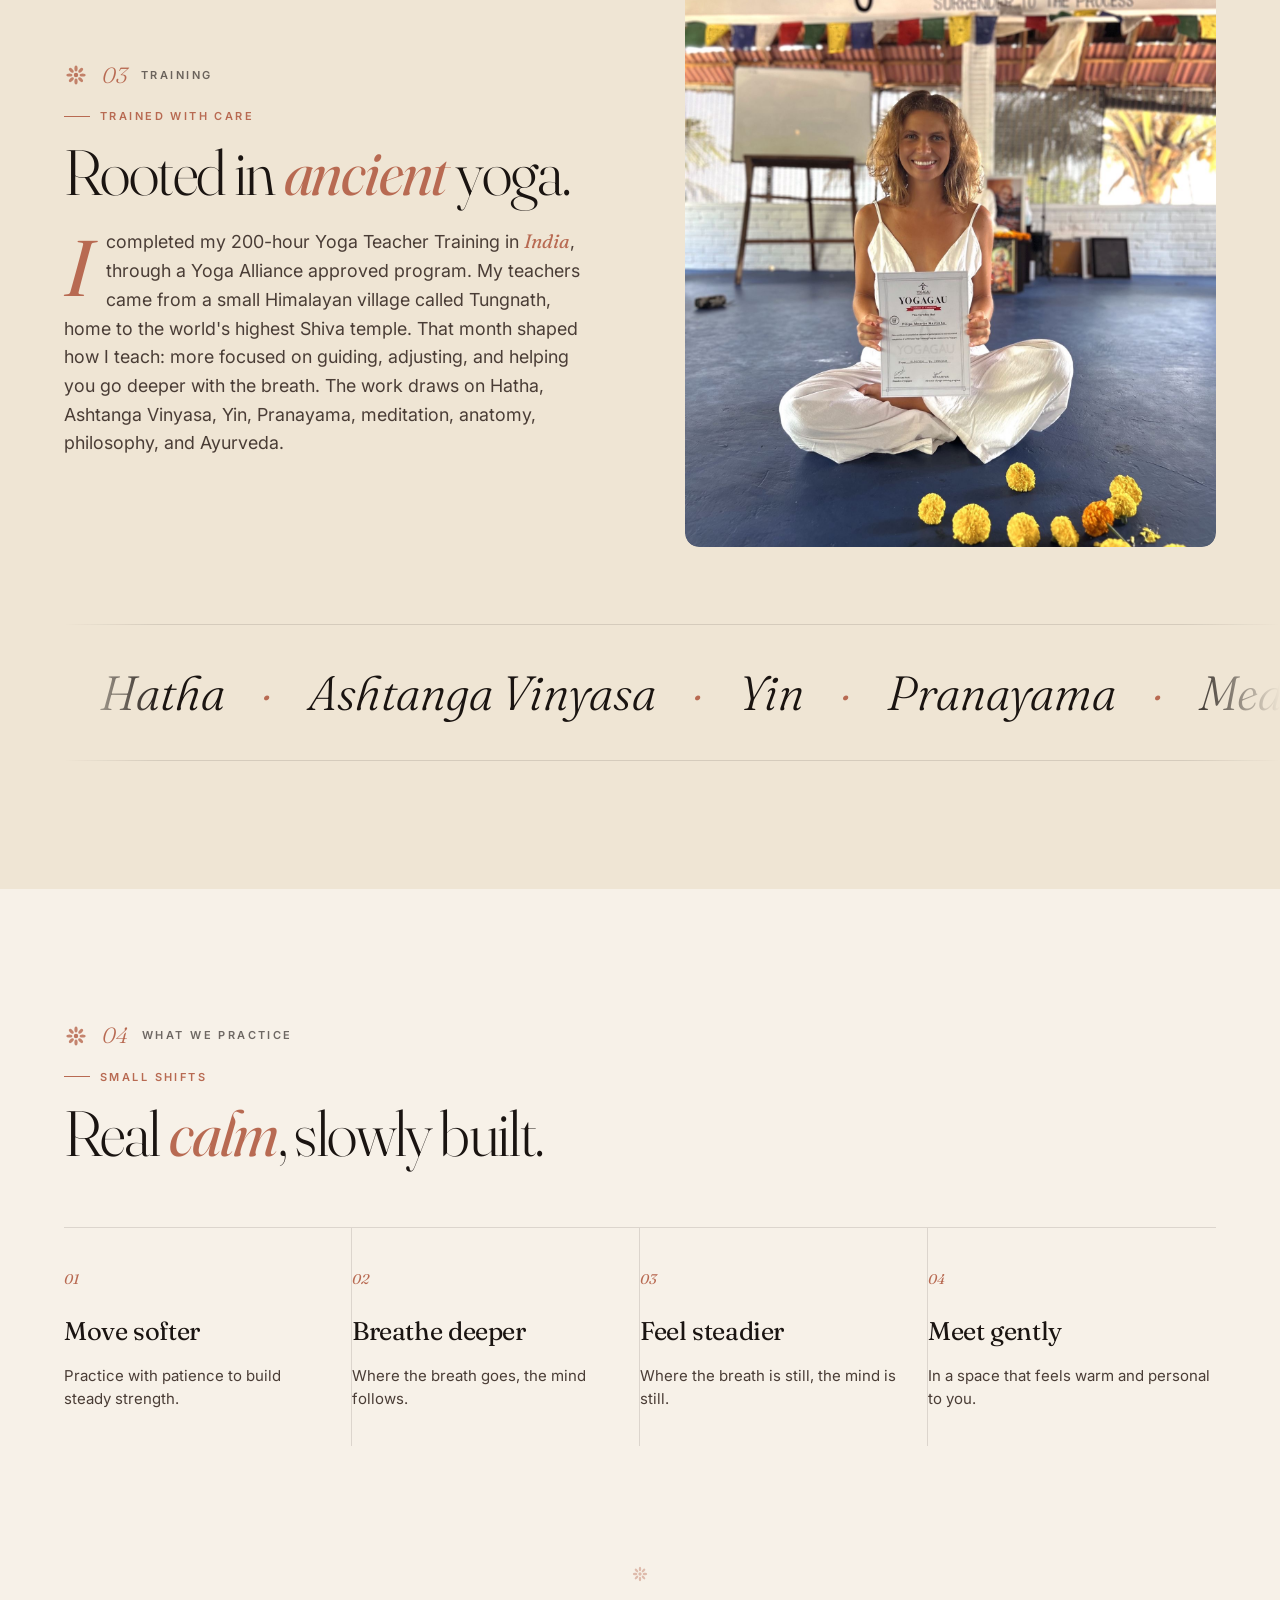
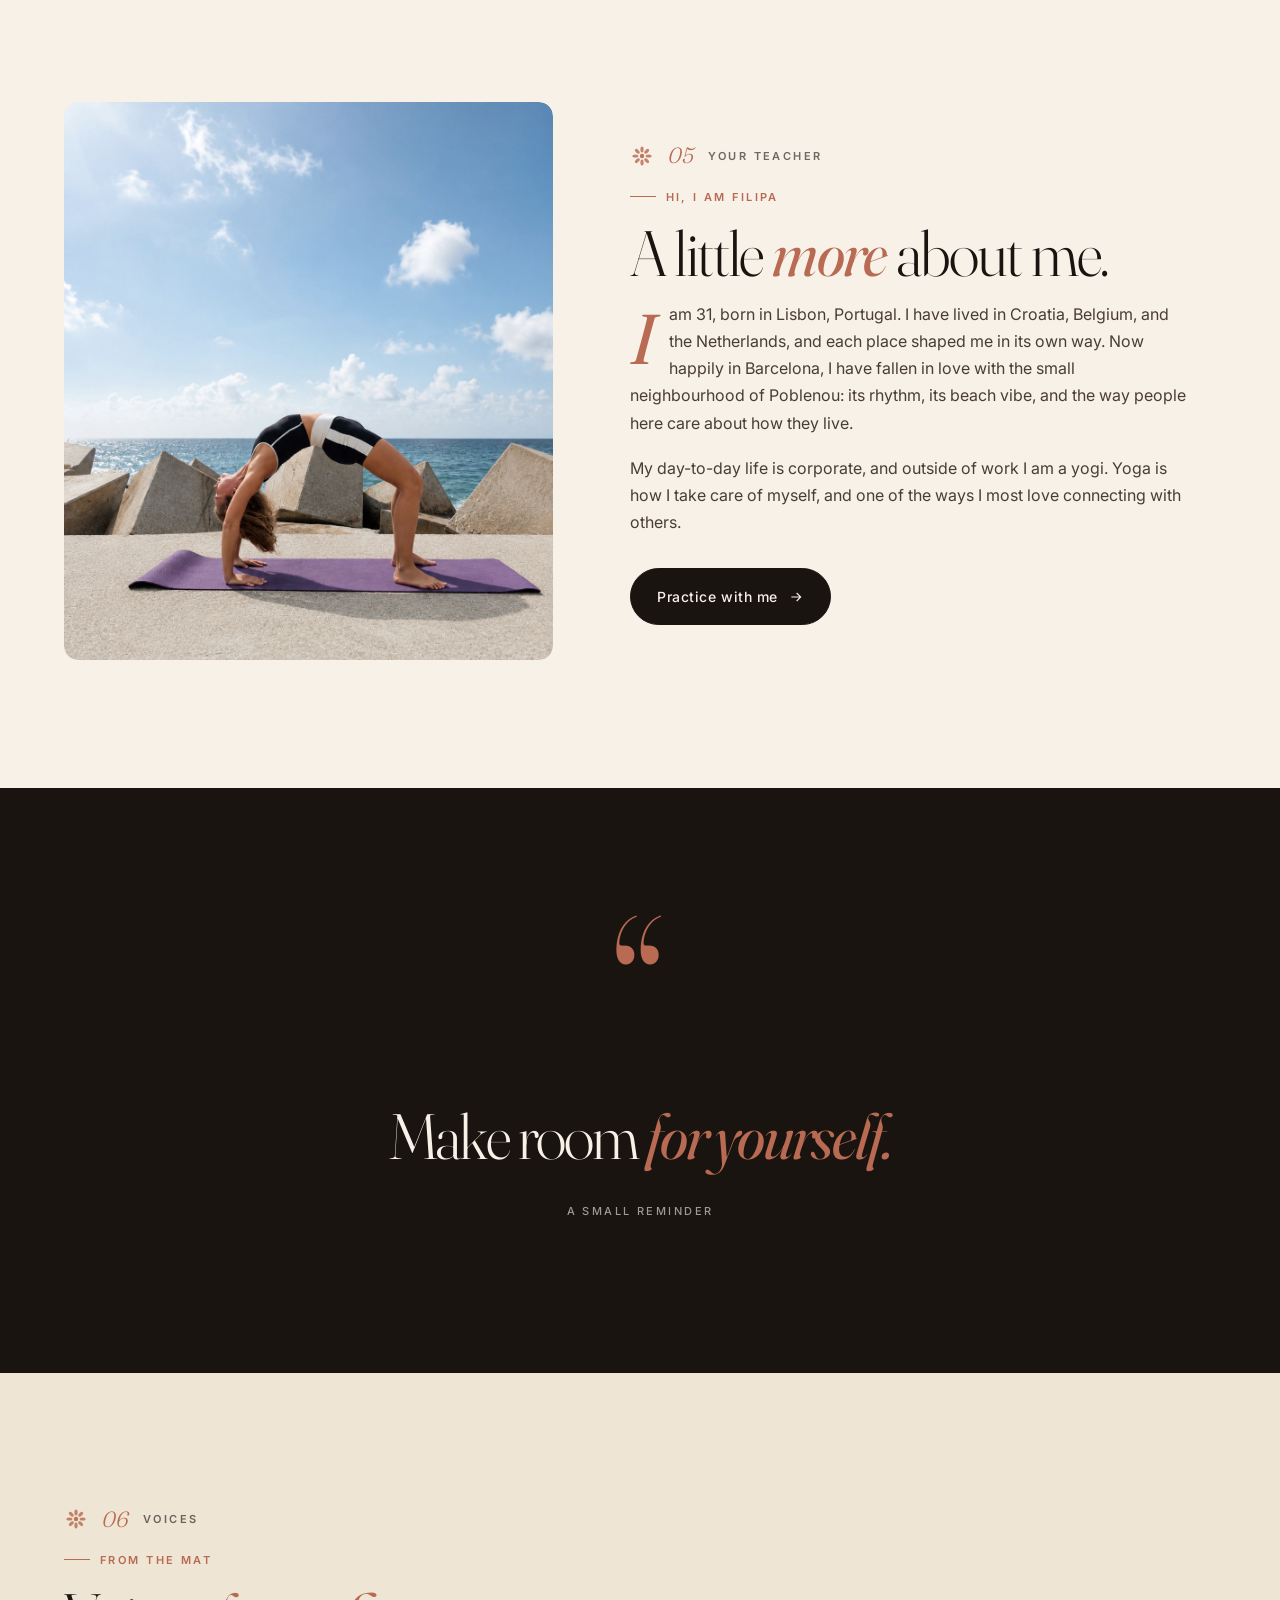
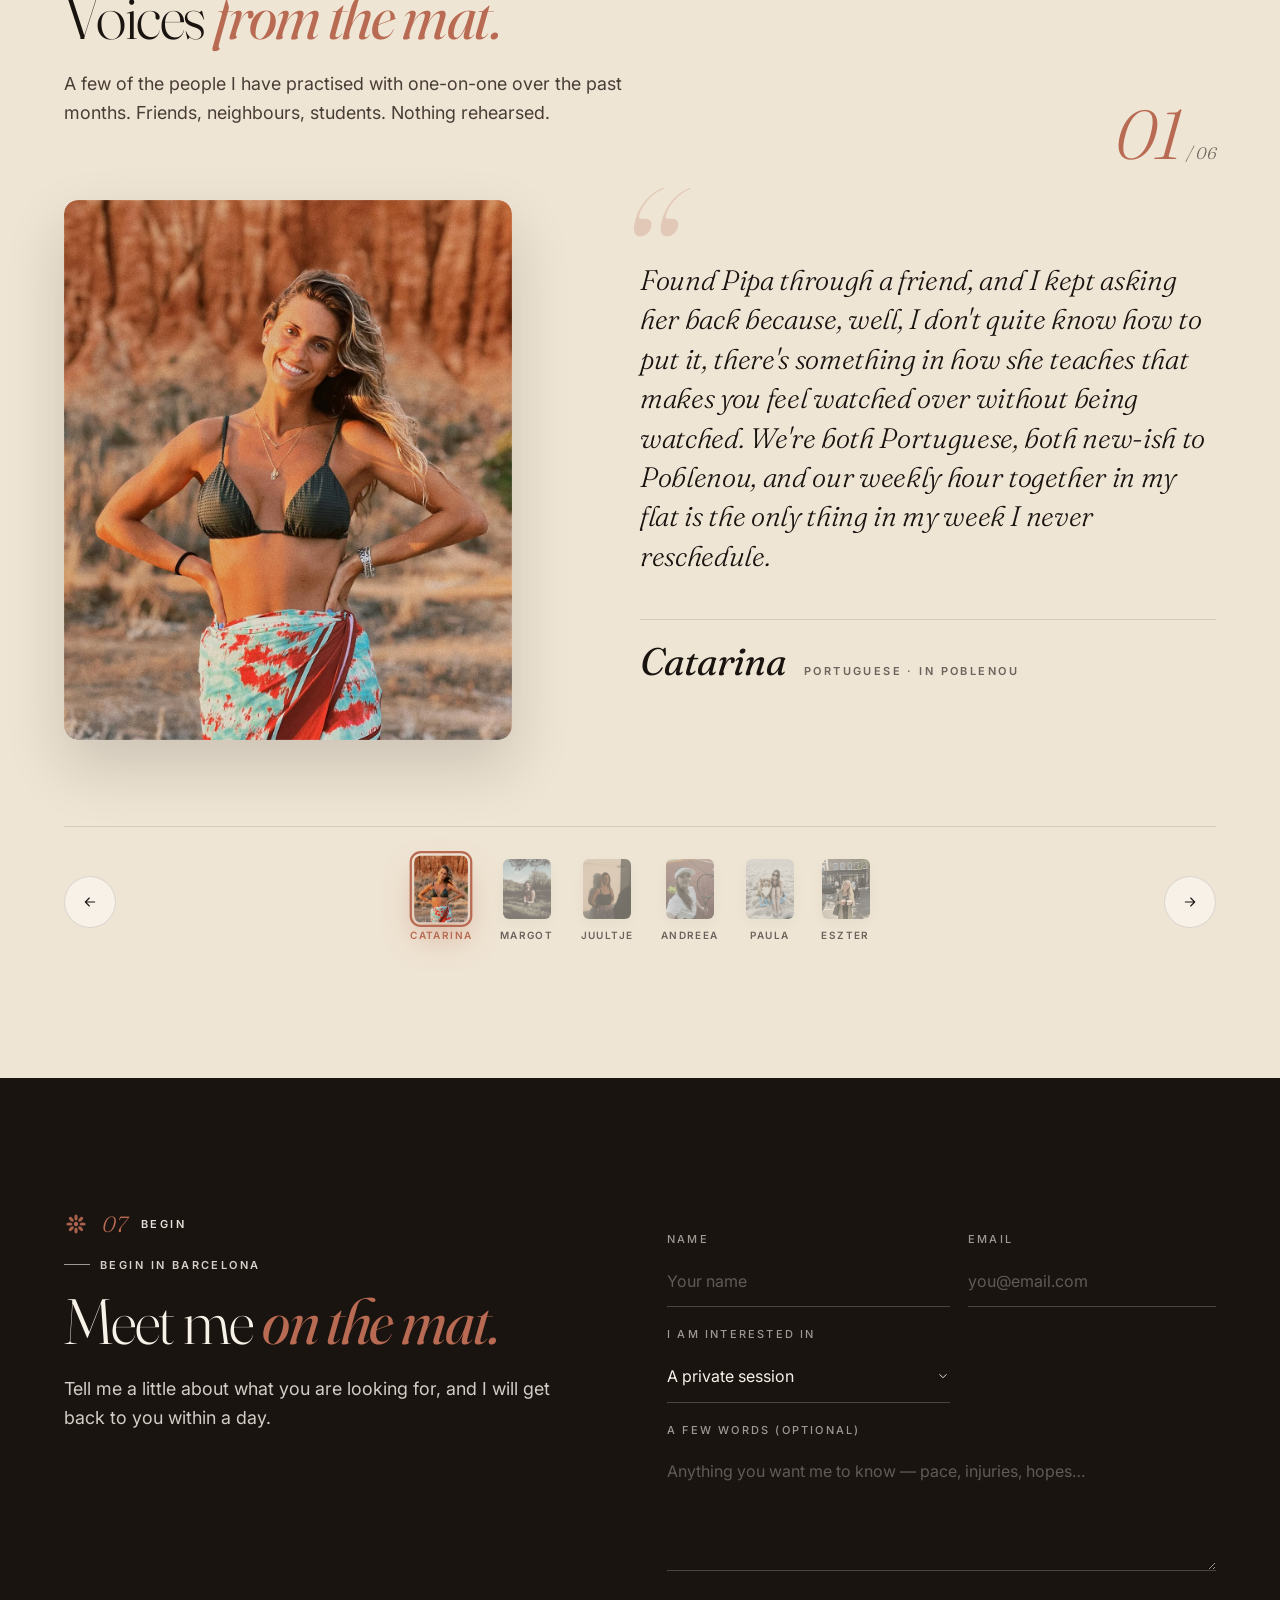
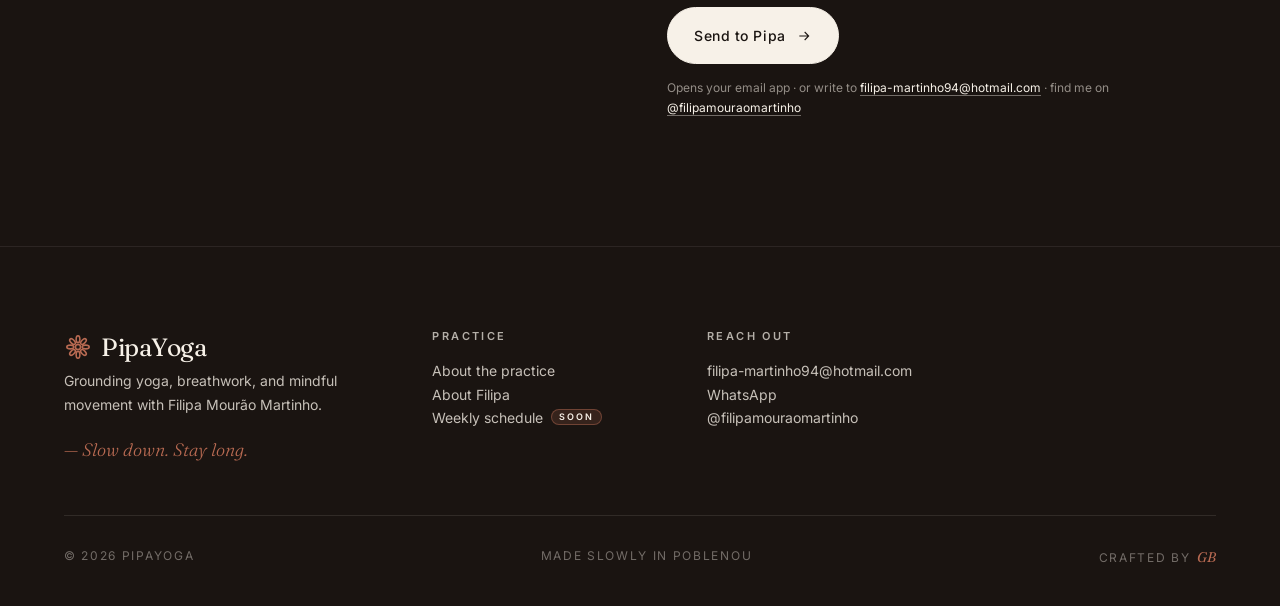
==== commit 9fa92d29: "Update index.html" ====
--- a/index.html
+++ b/index.html
@@ -457,7 +457,7 @@
         <p class="eyebrow">Hi, I am Filipa</p>
         <h2 class="display display--md">A little <em>more</em> about me.</h2>
         <p class="lead drop">I am 31, born in Lisbon, Portugal. I have lived in Croatia, Belgium, and the Netherlands, and each place shaped me in its own way. Now happily in Barcelona, I have fallen in love with the small neighbourhood of Poblenou: its rhythm, its beach vibe, and the way people here care about how they live.</p>
-        <p>My day-to-day life is corporate, and outside of work I am a yogi. Yoga is how I take care of myself, and one of the ways I most love connecting with others.</p>
+        <p class="lead">My day-to-day life is corporate, and outside of work I am a yogi. Yoga is how I take care of myself, and one of the ways I most love connecting with others.</p>
         <a class="btn btn--primary" href="#contact">
           Practice with me
           <svg viewBox="0 0 24 24" width="16" height="16" fill="none" stroke="currentColor" stroke-width="1.6"><path d="M5 12h14M13 6l6 6-6 6"/></svg>
--- a/styles.css
+++ b/styles.css
@@ -1494,23 +1494,10 @@
   max-width: var(--max);
   margin: 0 auto;
   display: grid;
-  /* Brand column gets a bit more width since it carries more text; link
-     columns are equal and narrower. Reads as a balanced editorial trio. */
-  grid-template-columns: 1.4fr 1fr 1fr;
-  gap: clamp(40px, 6vw, 80px);
-  padding-bottom: 70px;
+  grid-template-columns: 1.4fr 1fr 1fr 1fr;
+  gap: 40px;
+  padding-bottom: 50px;
   border-bottom: 1px solid rgba(247,241,232,.1);
-}
-/* The Reach out column wraps its heading + links in .footer__col-inner.
-   That inner block sizes to the email line's natural width and floats
-   to the right edge of the cell as a single unit — so "Reach out" and
-   "filipa-martinho94@hotmail.com" share the same left edge, and the
-   email ends roughly aligned with "Crafted by GB" below. */
-.footer__col-inner {
-  display: block;
-  width: max-content;
-  margin-left: auto;
-  text-align: left;
 }
 .footer__brand p {
   margin: 16px 0 0;
@@ -1559,19 +1546,12 @@
 .footer__bottom {
   max-width: var(--max);
   margin: 30px auto 0;
-  /* Mirror the top row's column proportions so each meta item sits
-     directly under its column. The third item right-aligns inside its
-     cell so it reaches the same right edge as the divider line above. */
-  display: grid;
-  grid-template-columns: 1.4fr 1fr 1fr;
-  gap: clamp(40px, 6vw, 80px);
+  display: flex; justify-content: space-between; gap: 16px;
   font-size: 12px;
   letter-spacing: .14em;
   text-transform: uppercase;
   color: rgba(247,241,232,.4);
 }
-.footer__bottom > span { display: block; text-align: left; }
-.footer__bottom > span:last-child { text-align: right; }
 
 /* ---------- WhatsApp floating ---------- */
 .whatsapp {
@@ -1859,7 +1839,8 @@
 .reveal.is-visible { opacity: 1; transform: translateY(0); }
 .intro__image.reveal,
 .filipa__image.reveal,
-.about__figure.reveal {
+.about__figure.reveal,
+.training__figure.reveal {
   opacity: 0;
   transform: translateY(44px) scale(.965);
   clip-path: inset(8% 0 0 0);
@@ -1871,7 +1852,8 @@
 }
 .intro__image.reveal.is-visible,
 .filipa__image.reveal.is-visible,
-.about__figure.reveal.is-visible {
+.about__figure.reveal.is-visible,
+.training__figure.reveal.is-visible {
   opacity: 1;
   transform: translateY(0) scale(1);
   clip-path: inset(0 0 0 0);
@@ -2042,6 +2024,7 @@
   .training__figure { min-height: clamp(360px, 56vh, 480px); height: auto; }
   .training__figure .img-frame img { height: clamp(360px, 56vh, 480px); }
   .footer__top { grid-template-columns: 1fr 1fr; gap: 30px; }
+  .footer__bottom { flex-direction: column; gap: 12px; align-items: flex-start; }
   .voices__stage { margin-left: 0; min-height: 0; }
   .voice {
     position: relative;
@@ -2066,7 +2049,7 @@
   .benefits li { border-right: 0; border-bottom: 1px solid var(--line); padding: 28px 0; }
   .benefits li:nth-child(2n) { padding-left: 24px; border-left: 1px solid var(--line); }
   .footer__top { grid-template-columns: 1fr; }
-  .footer__bottom { grid-template-columns: 1fr; gap: 12px; }
+  .footer__bottom { flex-direction: column; gap: 12px; align-items: flex-start; }
   .contact__form { grid-template-columns: 1fr; }
   .schedule__row { grid-template-columns: 56px 1fr 1fr; gap: 14px; padding: 18px 0; }
   .schedule__day { font-size: 22px; }
@@ -2128,3 +2111,91 @@
   .schedule-preview { gap: 12px 16px; }
   .schedule-preview__text { font-size: 13px; }
 }
+
+/* ============================================================
+   REDUCED MOTION — global guard
+   ------------------------------------------------------------
+   Users who set "prefers-reduced-motion: reduce" (often people
+   prone to motion sickness, vestibular disorders, or who simply
+   prefer a calmer experience) get a stripped-down version: no
+   marquee, no parallax, no scale-on-hover, no reveal animations.
+   Layout and color stay identical. Functionality stays intact.
+   ============================================================ */
+@media (prefers-reduced-motion: reduce) {
+  /* Kill all animations and transitions outright. The shorter
+     duration (vs 0s) preserves any final-state behavior in
+     case some elements rely on the transition end. */
+  *, *::before, *::after {
+    animation-duration: 0.001ms !important;
+    animation-iteration-count: 1 !important;
+    transition-duration: 0.001ms !important;
+    scroll-behavior: auto !important;
+  }
+  /* Marquee: stop scrolling outright */
+  .marquee__track { animation: none !important; }
+  /* Parallax / hover scales: hold at base position */
+  [data-parallax] img,
+  .about__figure .img-frame img,
+  .training__figure .img-frame img,
+  .filipa__image .img-frame > img,
+  .card .card__image img {
+    transform: none !important;
+  }
+  /* Reveal-on-scroll: just show the elements immediately */
+  .reveal, .reveal.is-visible,
+  [data-split] .word { opacity: 1 !important; transform: none !important; }
+  /* Section-nav petal bloom: skip the unfolding animation */
+  .section-nav__bloom .bloom__petal { transform: scaleY(1) !important; }
+}
+
+/* ============================================================
+   FOCUS — keyboard navigation visibility
+   ------------------------------------------------------------
+   Every interactive element needs a visible focus ring for
+   keyboard users (Tab navigation). The base :focus-visible
+   rule above sets a clay outline, but several custom-styled
+   elements (testimonial face dots, section-nav blooms, mobile
+   menu, etc.) need their own focus treatment so the ring sits
+   correctly around their non-rectangular shape.
+   ============================================================ */
+.section-nav__dot:focus-visible {
+  outline: 2px solid var(--clay);
+  outline-offset: 3px;
+  border-radius: 50%;
+}
+.voices__dot:focus-visible {
+  outline: 2px solid var(--clay);
+  outline-offset: 5px;
+  border-radius: 50%;
+}
+.nav__menu:focus-visible {
+  outline: 2px solid var(--clay);
+  outline-offset: 4px;
+  border-radius: 6px;
+}
+.card:focus-within {
+  outline: 2px solid var(--clay);
+  outline-offset: 6px;
+  border-radius: 4px;
+}
+.announce__close:focus-visible {
+  outline: 2px solid var(--clay);
+  outline-offset: 3px;
+  border-radius: 50%;
+}
+/* Form fields get a clay underline on focus instead of a heavy ring */
+.field input:focus,
+.field select:focus,
+.field textarea:focus {
+  outline: none;
+  border-color: var(--clay);
+}
+.field input:focus-visible,
+.field select:focus-visible,
+.field textarea:focus-visible {
+  outline: 2px solid var(--clay);
+  outline-offset: 2px;
+}
+/* Cursor signal on the testimonial swipe area — hints that it's draggable */
+.voices__stage { cursor: grab; }
+.voices__stage:active { cursor: grabbing; }
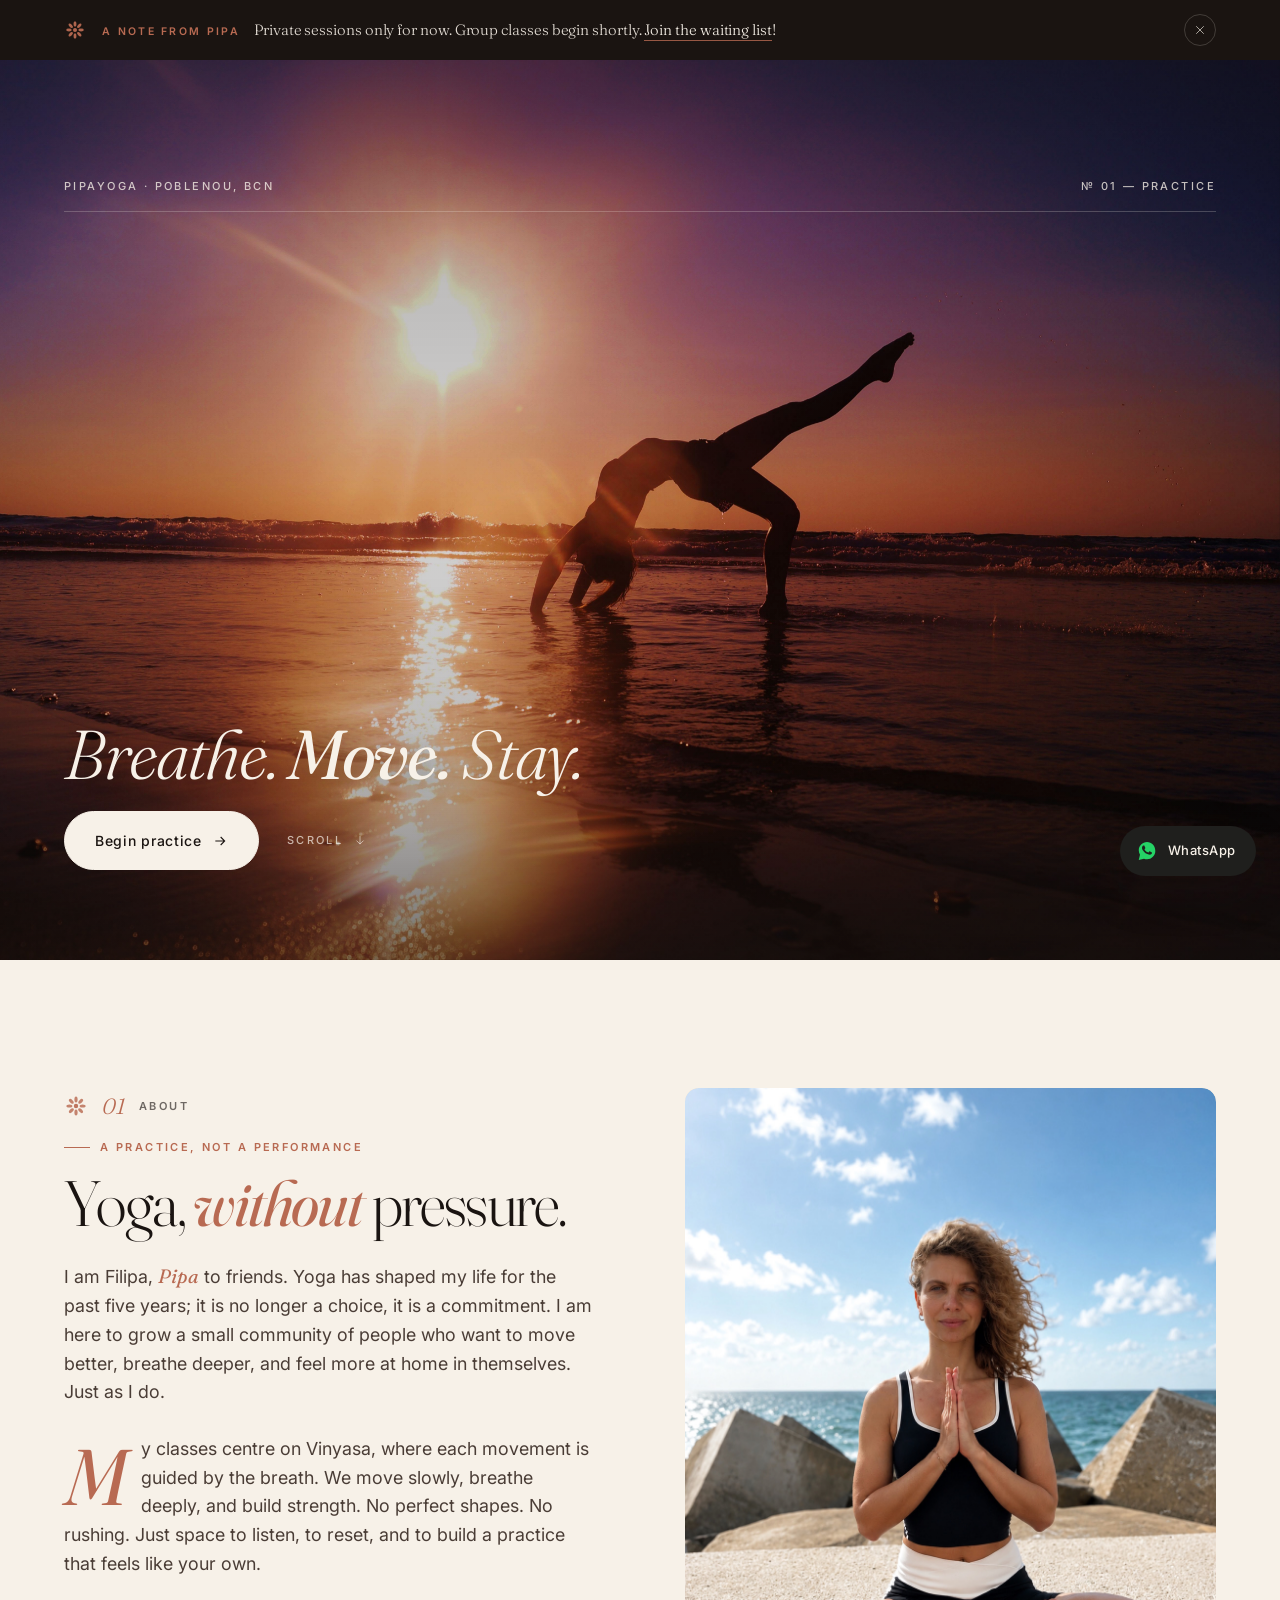
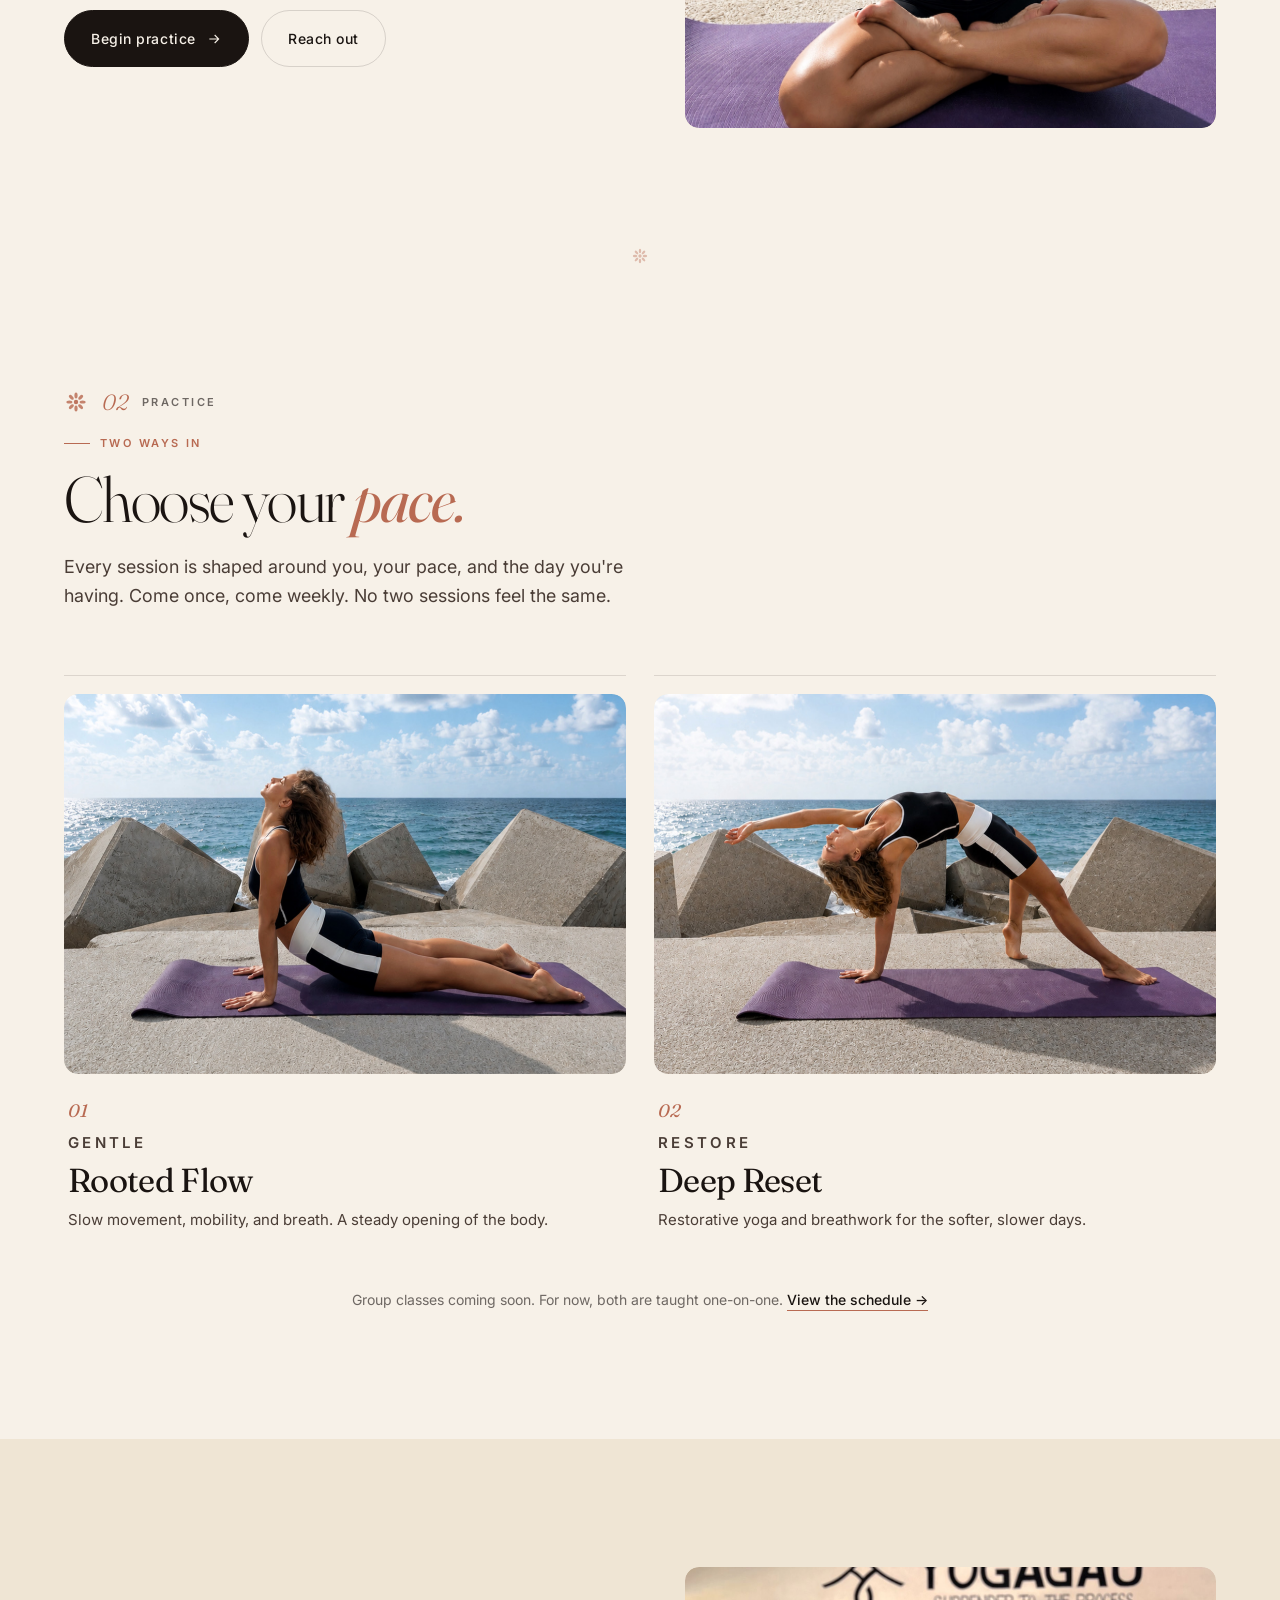
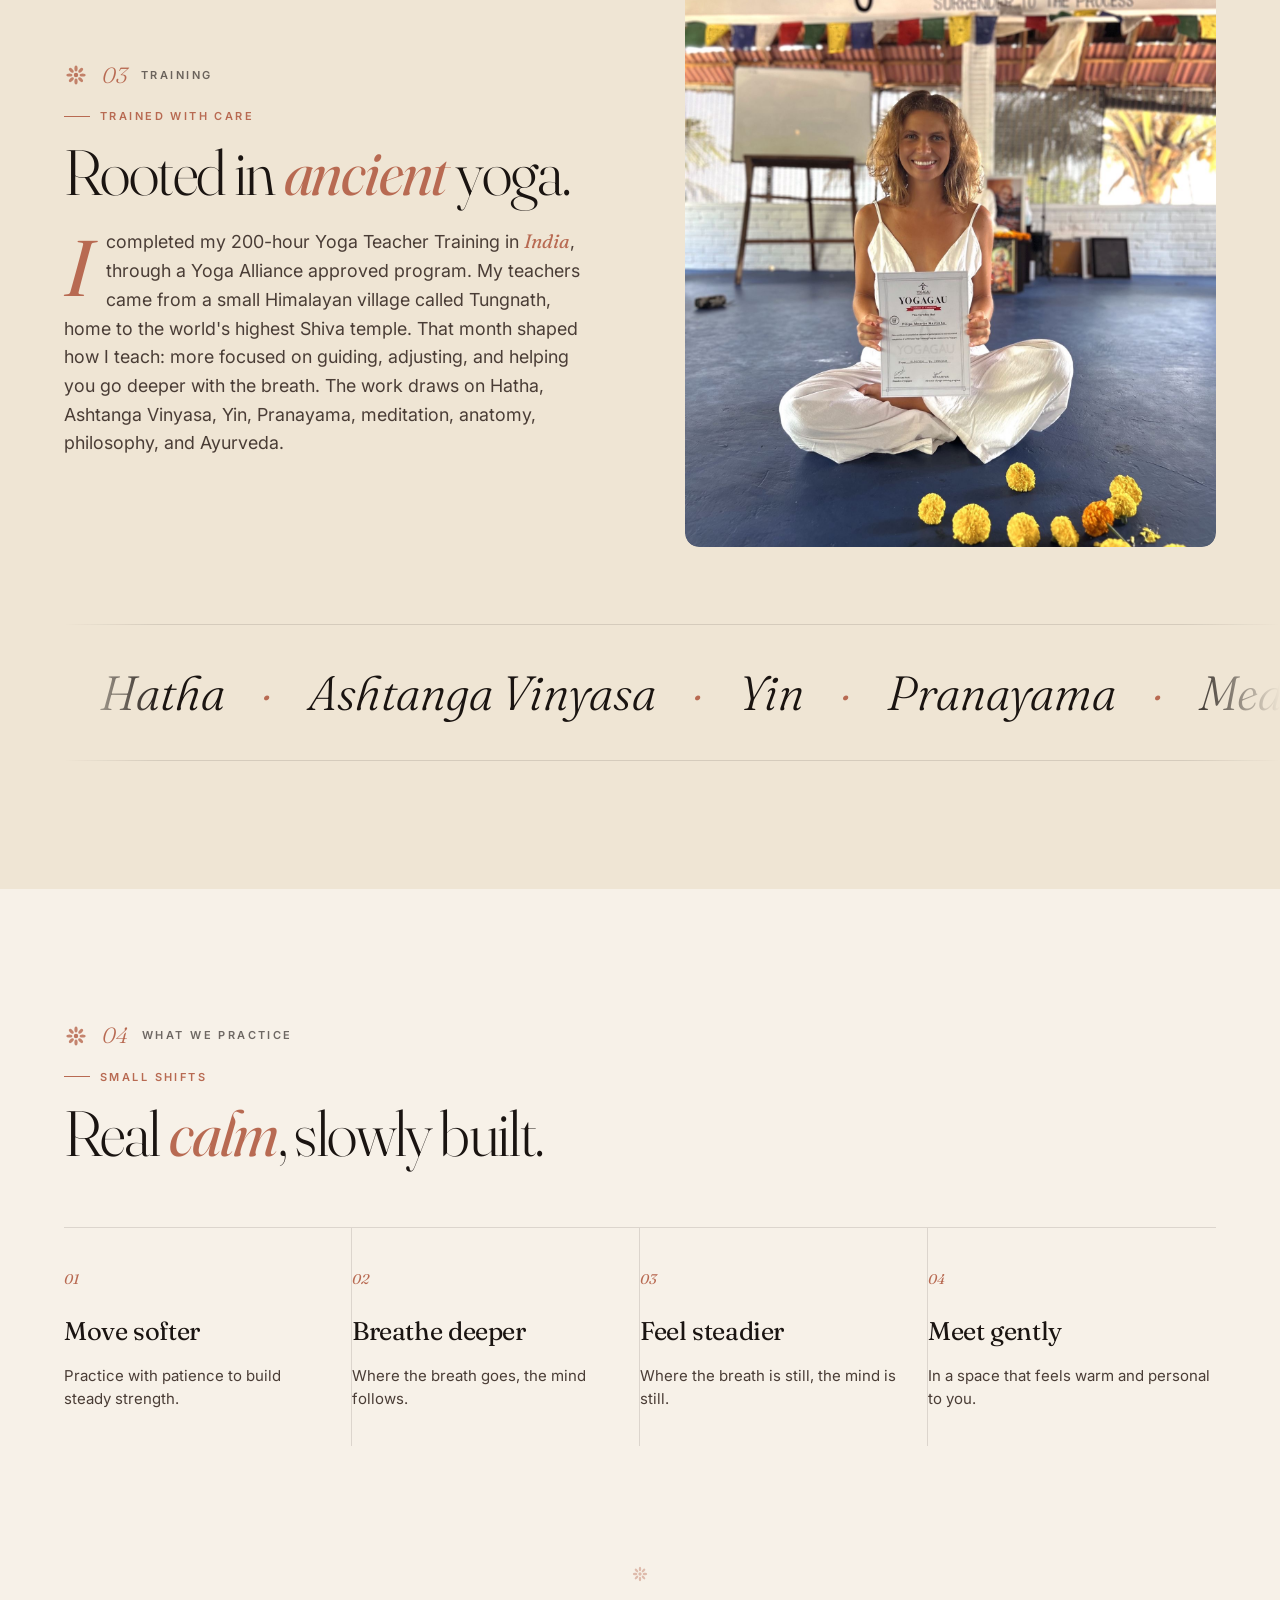
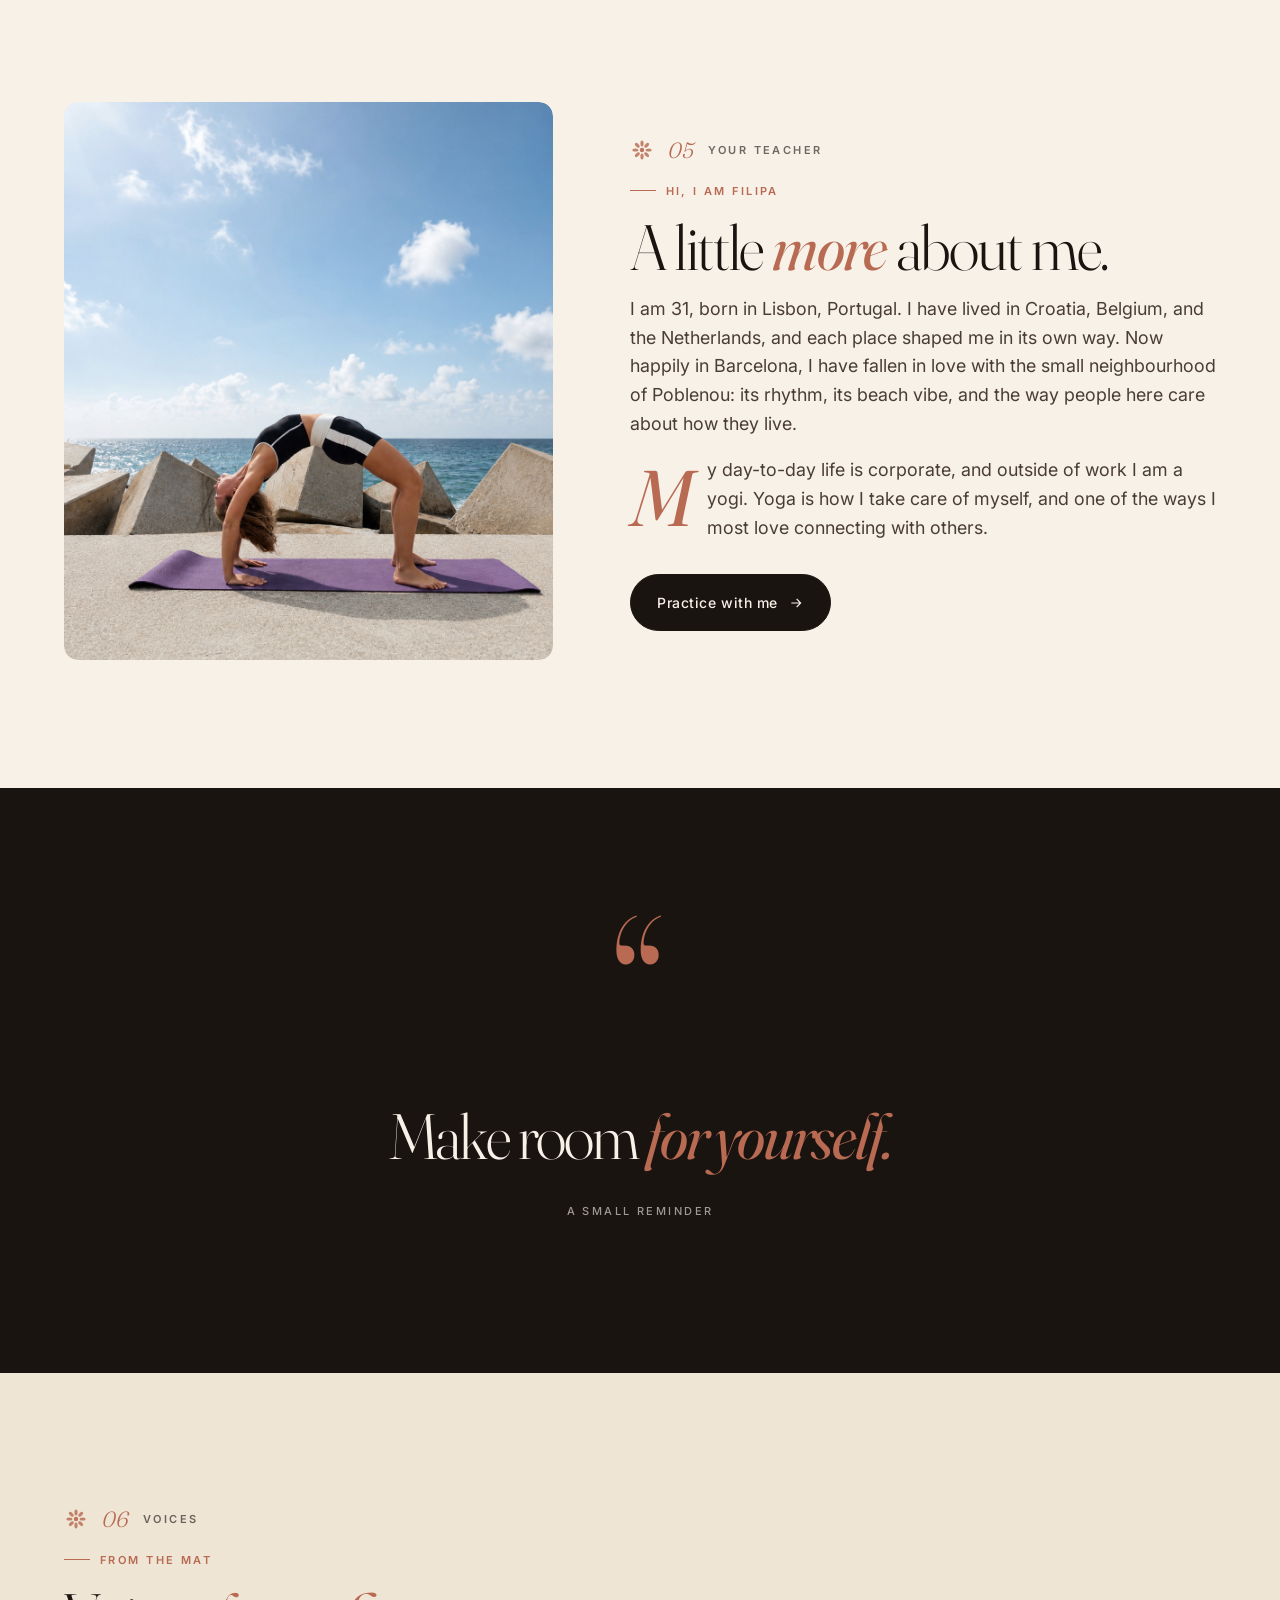
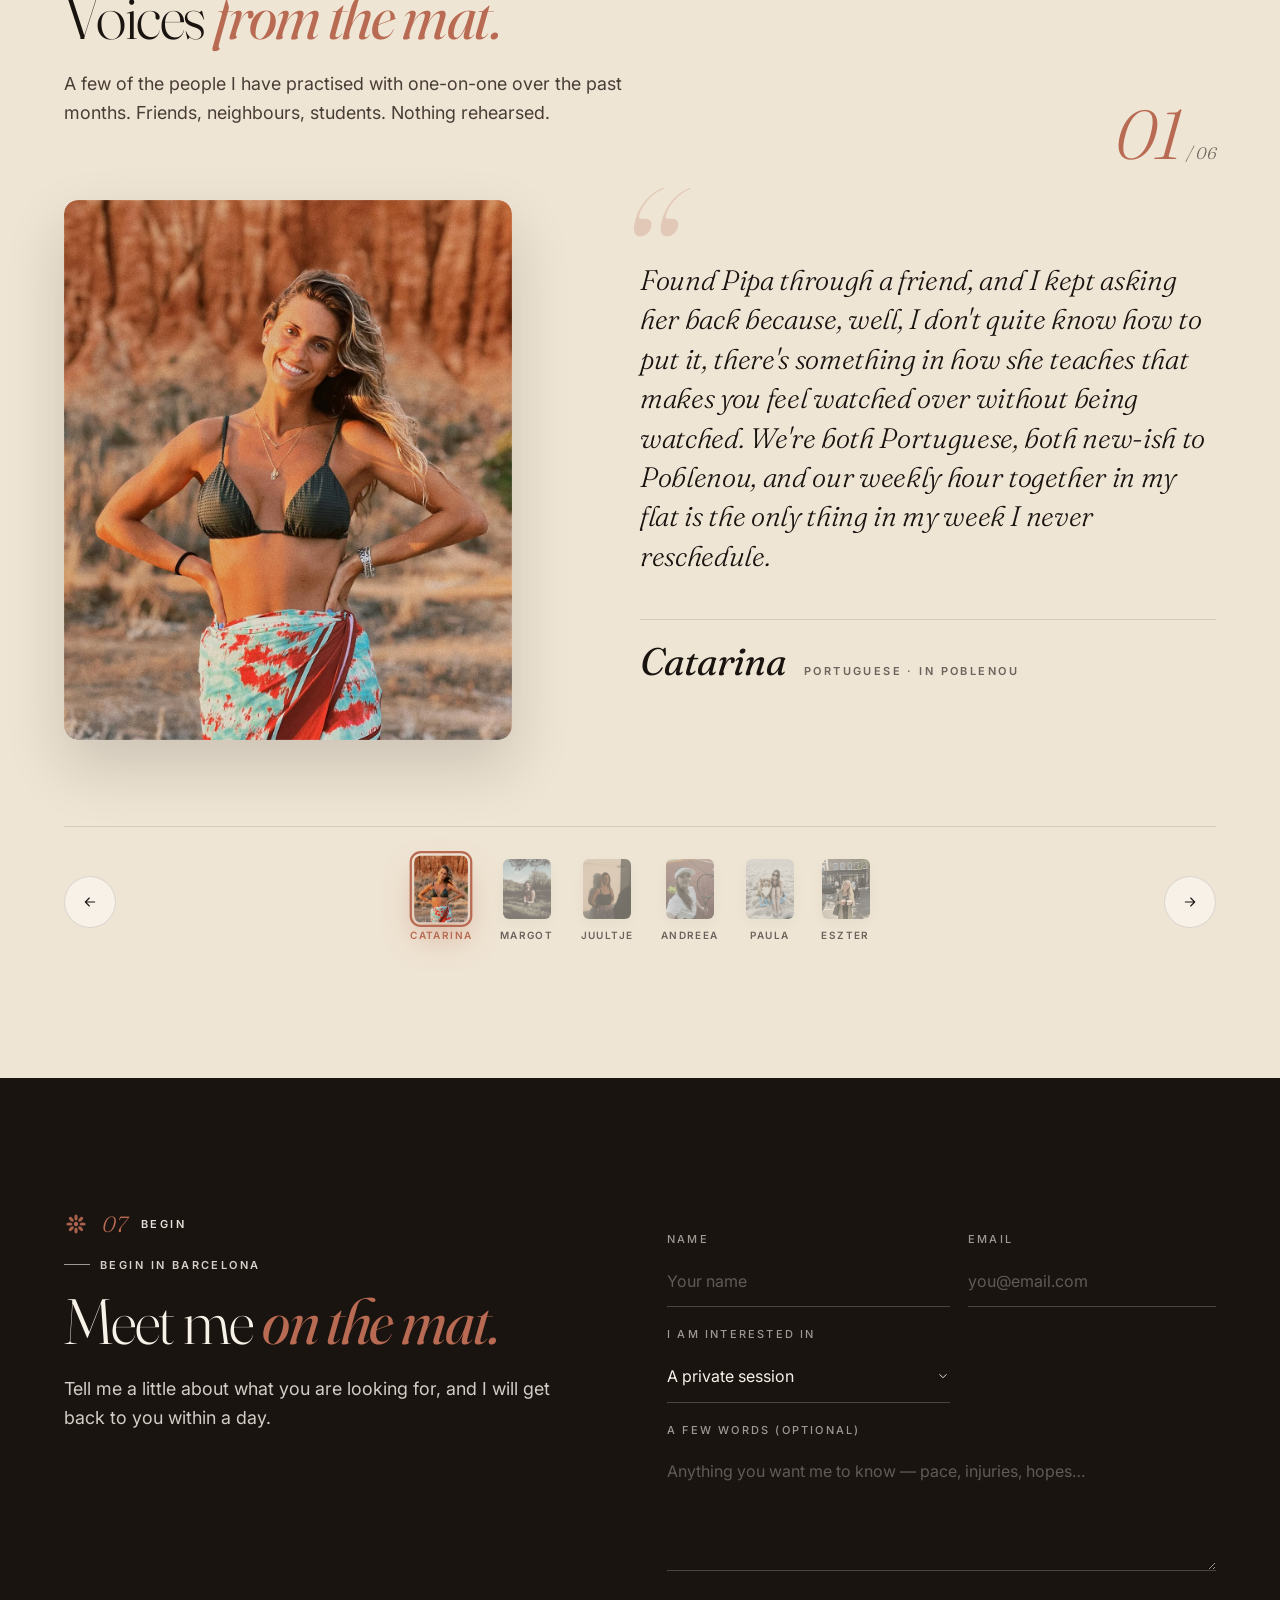
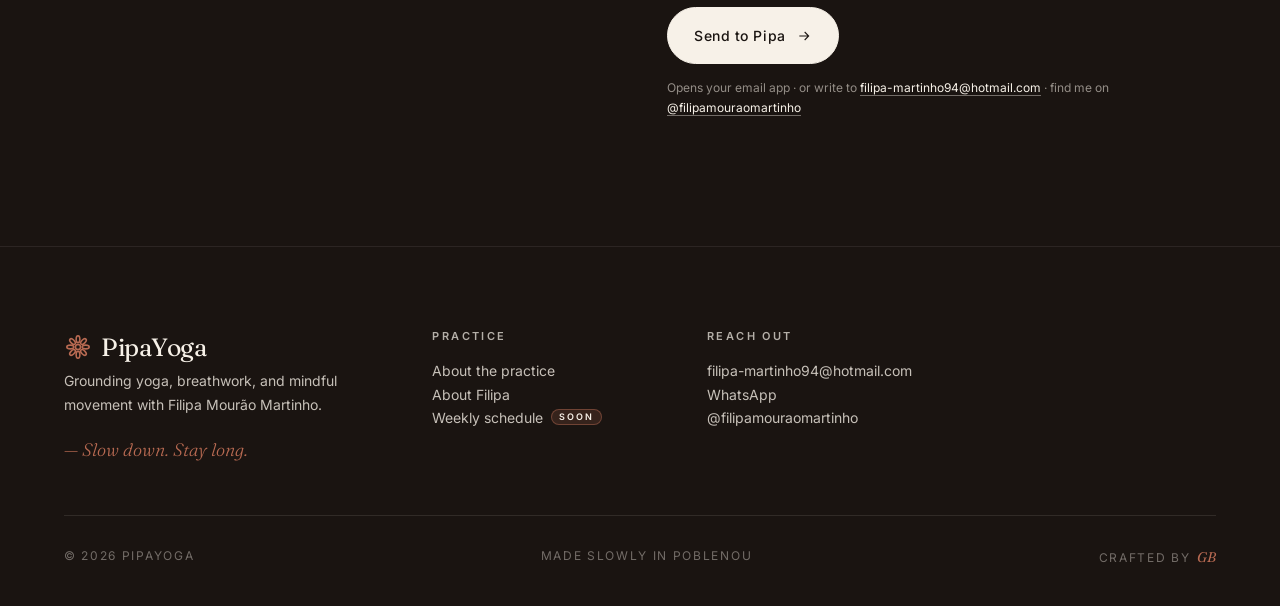
==== commit 84019e6d: "Update index.html" ====
--- a/index.html
+++ b/index.html
@@ -456,8 +456,8 @@
         </aside>
         <p class="eyebrow">Hi, I am Filipa</p>
         <h2 class="display display--md">A little <em>more</em> about me.</h2>
-        <p class="lead drop">I am 31, born in Lisbon, Portugal. I have lived in Croatia, Belgium, and the Netherlands, and each place shaped me in its own way. Now happily in Barcelona, I have fallen in love with the small neighbourhood of Poblenou: its rhythm, its beach vibe, and the way people here care about how they live.</p>
-        <p class="lead">My day-to-day life is corporate, and outside of work I am a yogi. Yoga is how I take care of myself, and one of the ways I most love connecting with others.</p>
+        <p class="lead">I am 31, born in Lisbon, Portugal. I have lived in Croatia, Belgium, and the Netherlands, and each place shaped me in its own way. Now happily in Barcelona, I have fallen in love with the small neighbourhood of Poblenou: its rhythm, its beach vibe, and the way people here care about how they live.</p>
+        <p class="lead drop">My day-to-day life is corporate, and outside of work I am a yogi. Yoga is how I take care of myself, and one of the ways I most love connecting with others.</p>
         <a class="btn btn--primary" href="#contact">
           Practice with me
           <svg viewBox="0 0 24 24" width="16" height="16" fill="none" stroke="currentColor" stroke-width="1.6"><path d="M5 12h14M13 6l6 6-6 6"/></svg>
--- a/styles.css
+++ b/styles.css
@@ -1175,9 +1175,9 @@
   color: var(--ink-muted);
 }
 /* Body paragraphs inside Filipa's copy column. Excludes the eyebrow
-   (which has its own styling) so it can render with the eyebrow's
-   small, uppercase, clay-colored typography like every other section. */
-.filipa__copy p:not(.eyebrow) { margin: 18px 0 0; color: var(--ink-soft); font-size: 16px; line-height: 1.7; max-width: 56ch; }
+   (which has its own styling). Spacing and color only — sizing is
+   handled by the .lead class so it matches every other section. */
+.filipa__copy p:not(.eyebrow) { margin: 18px 0 0; color: var(--ink-soft); max-width: 56ch; }
 .filipa__copy .btn { margin-top: 32px; }
 
 /* ---------- QUOTE ---------- */
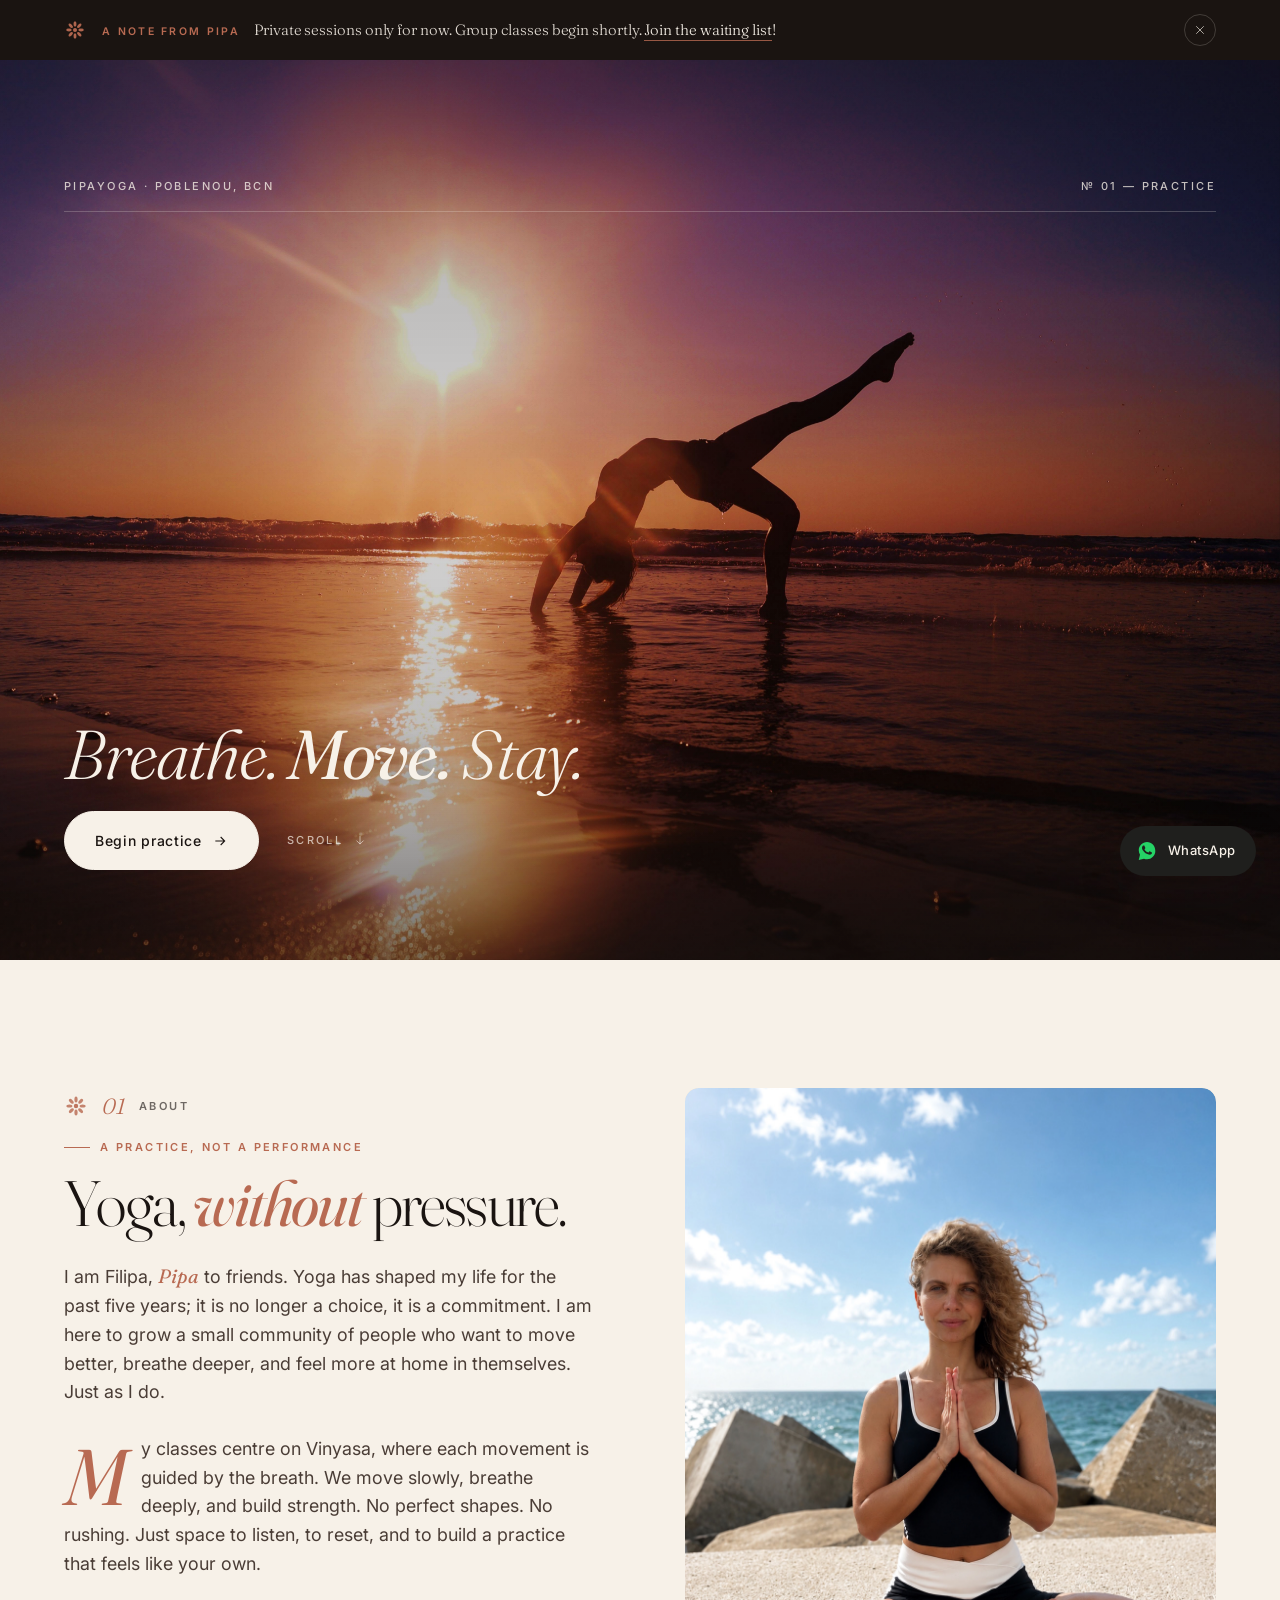
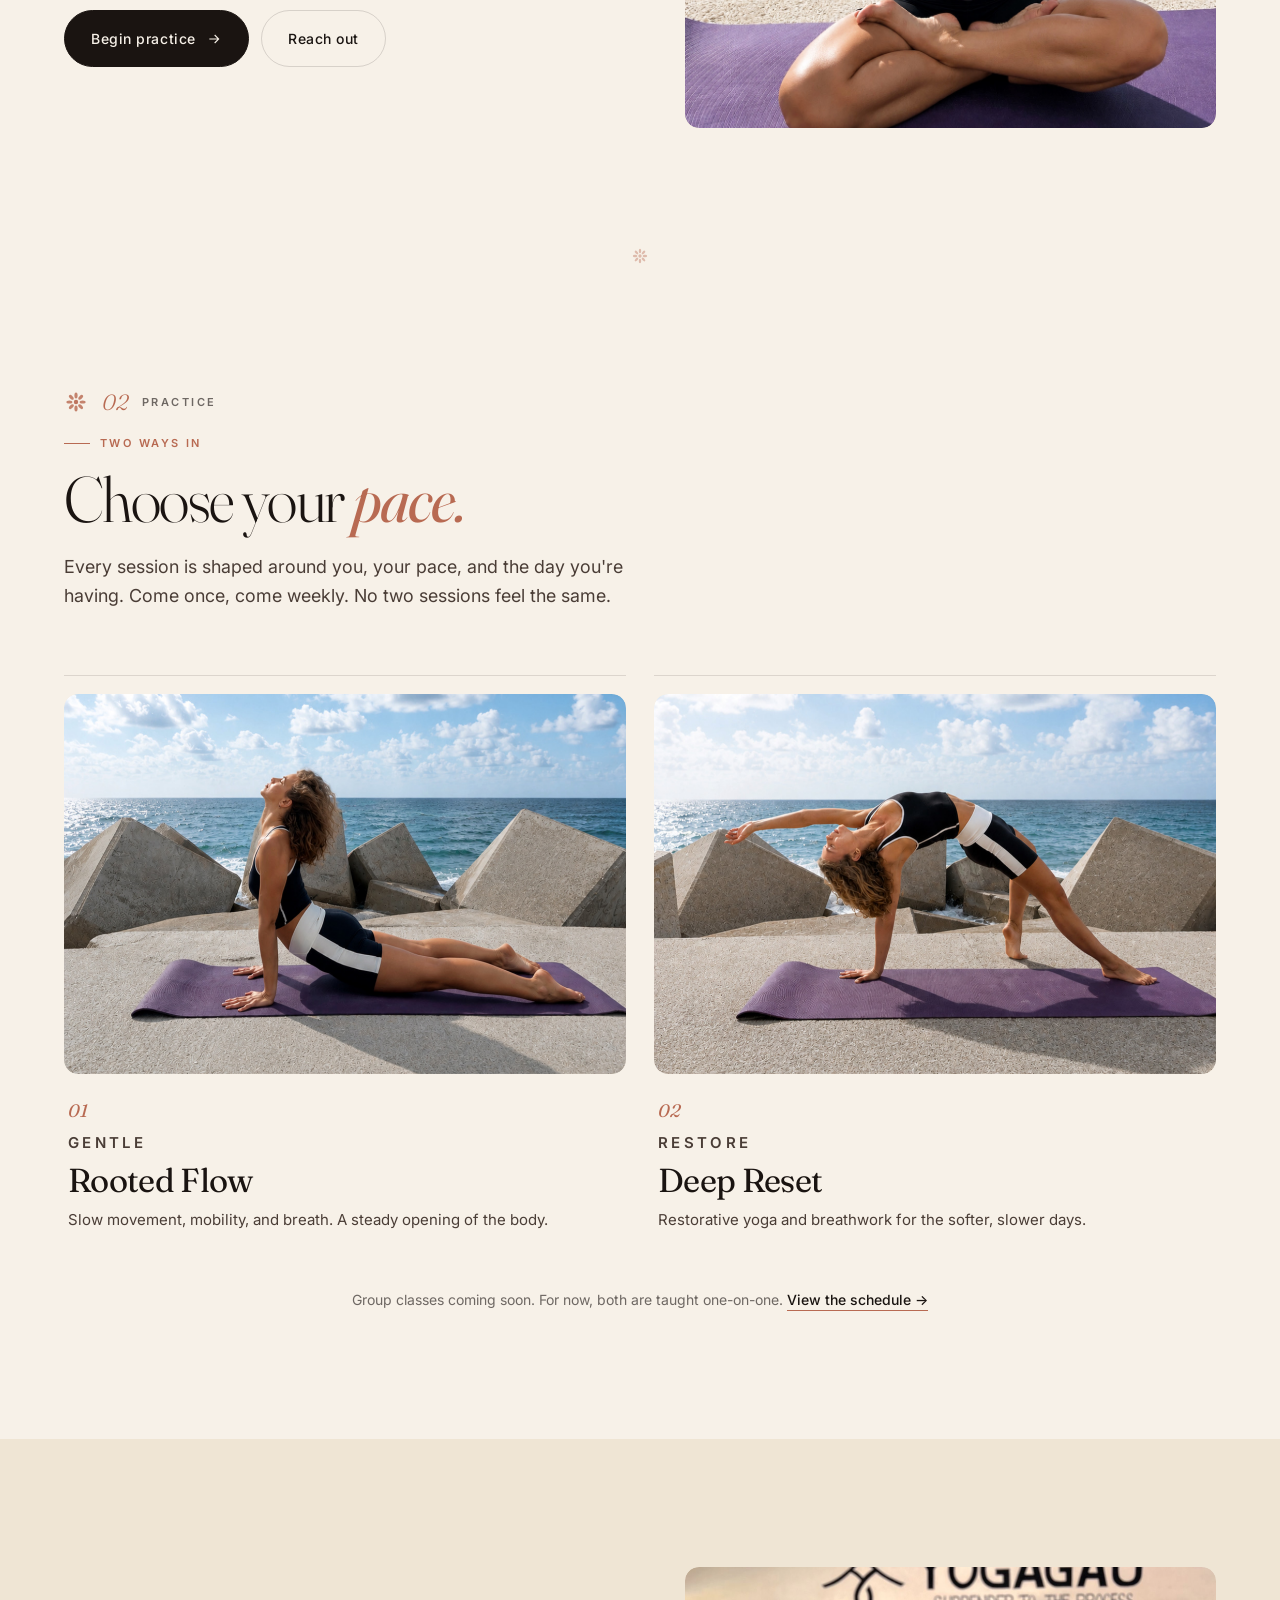
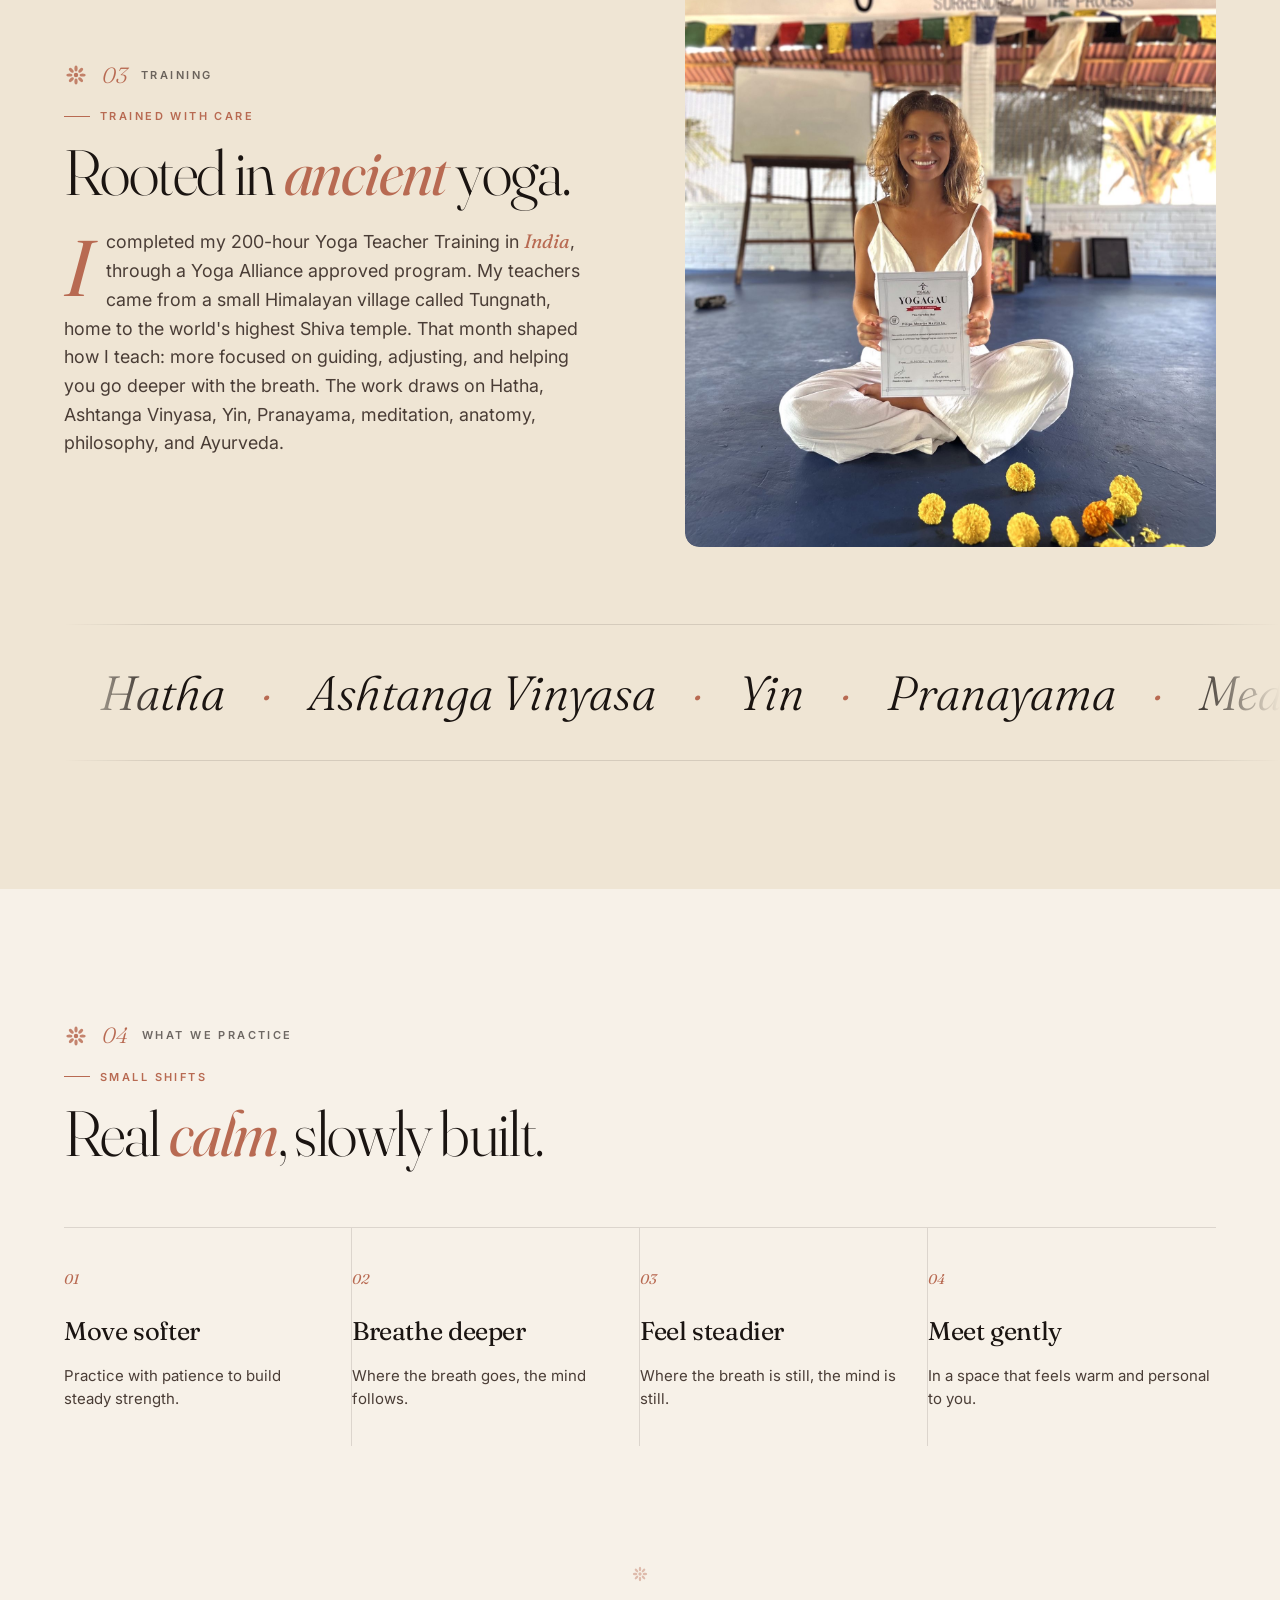
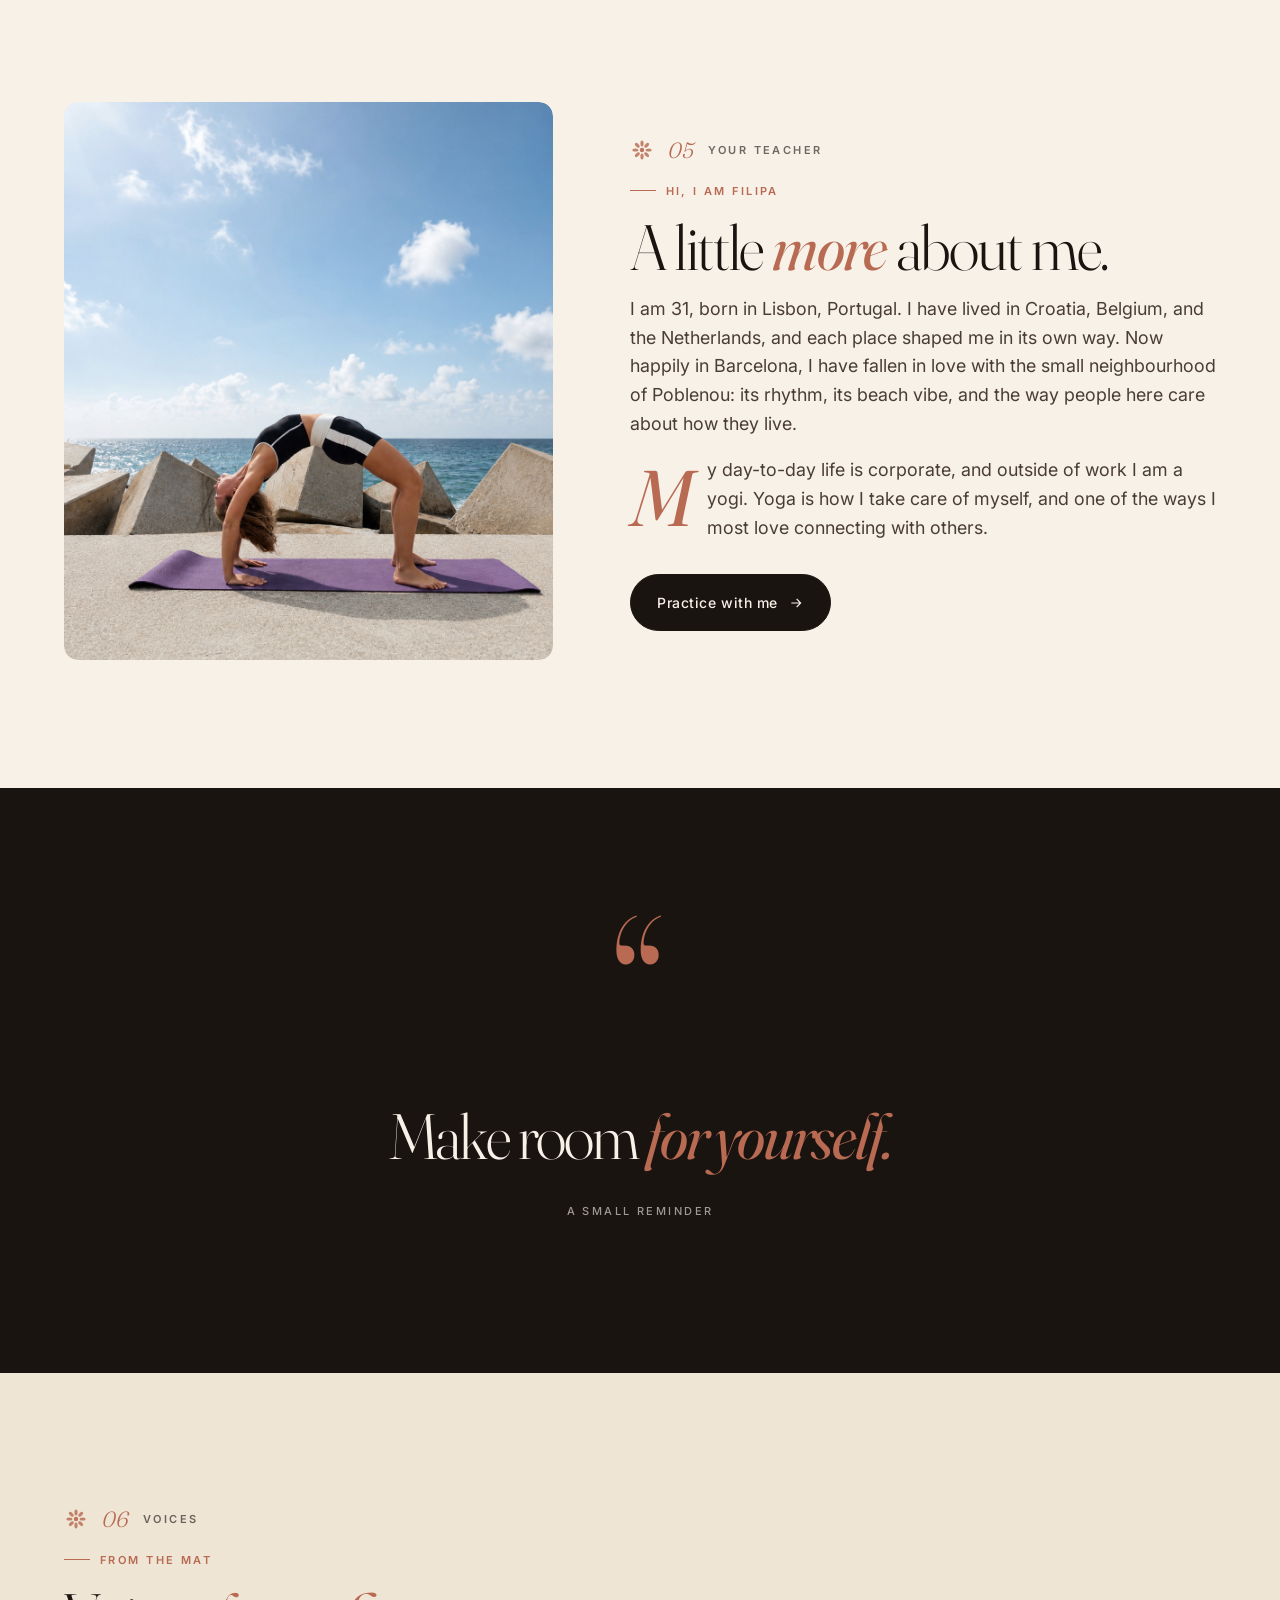
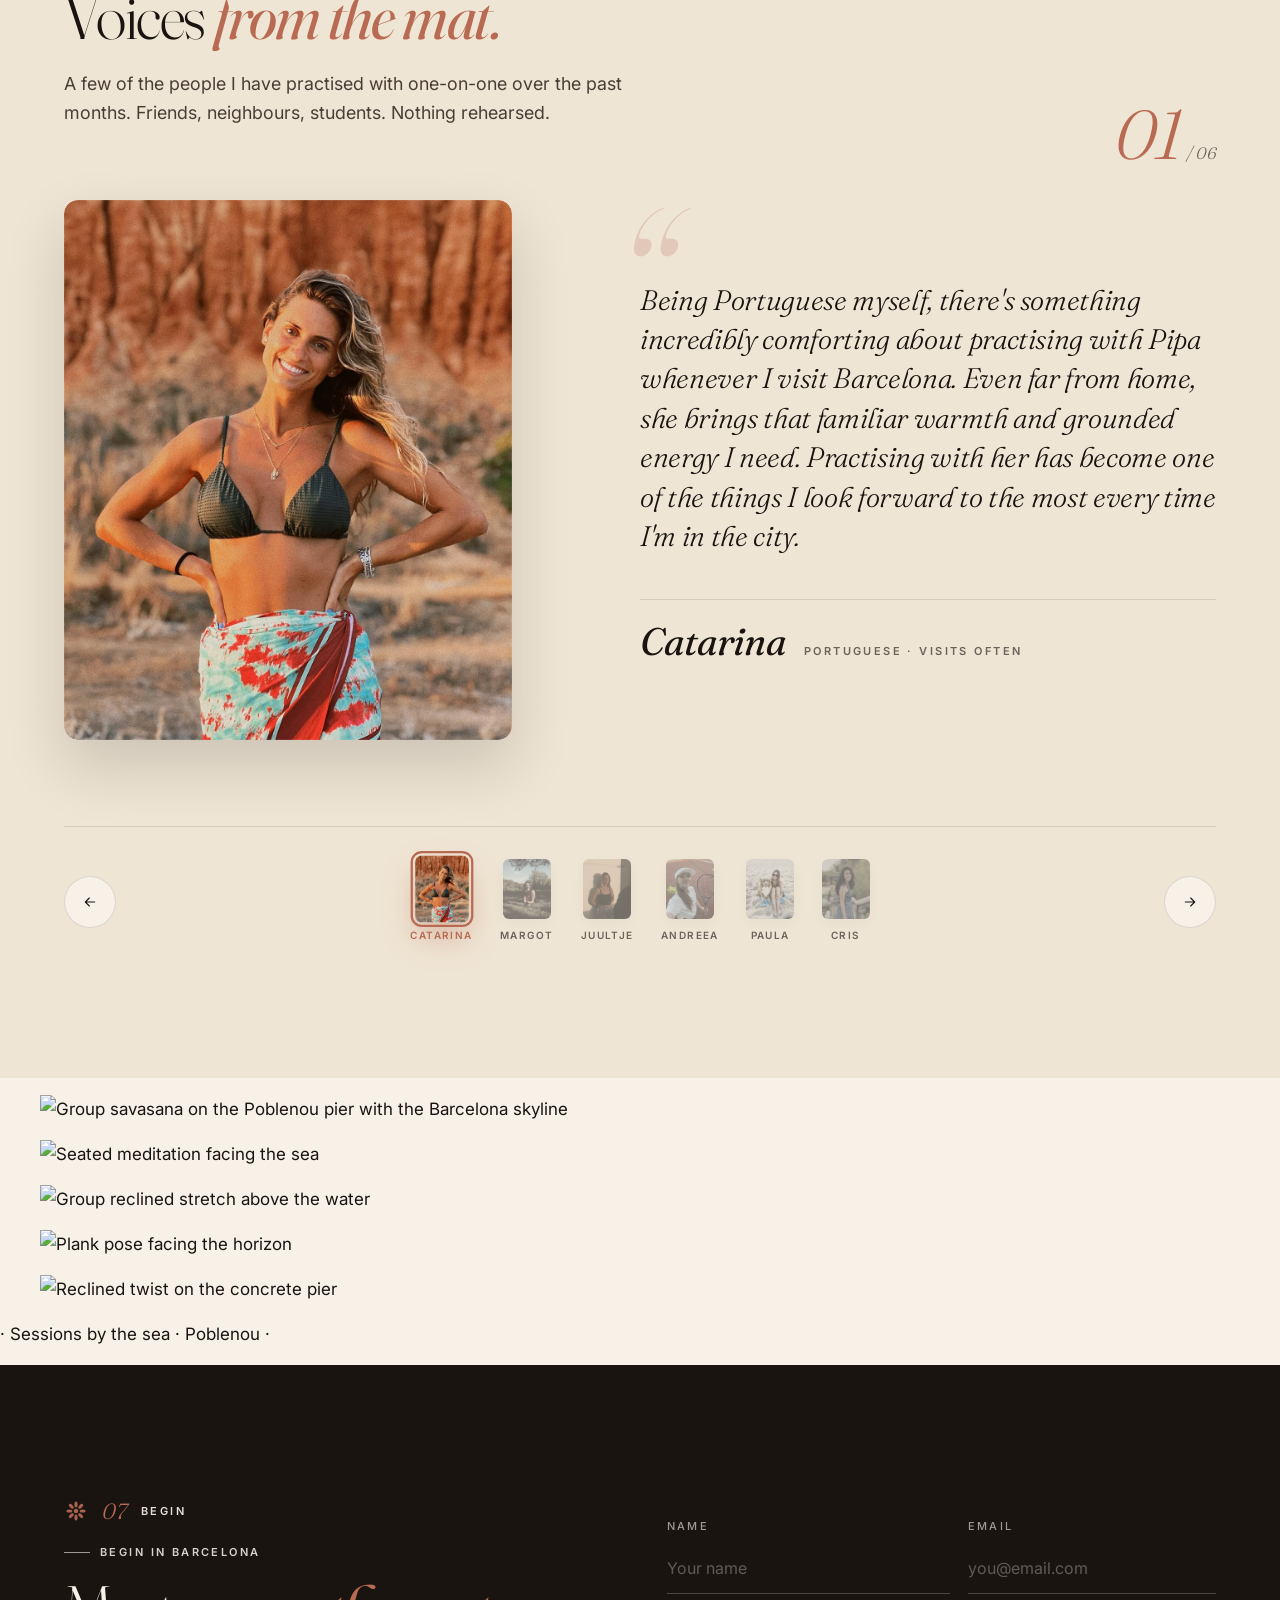
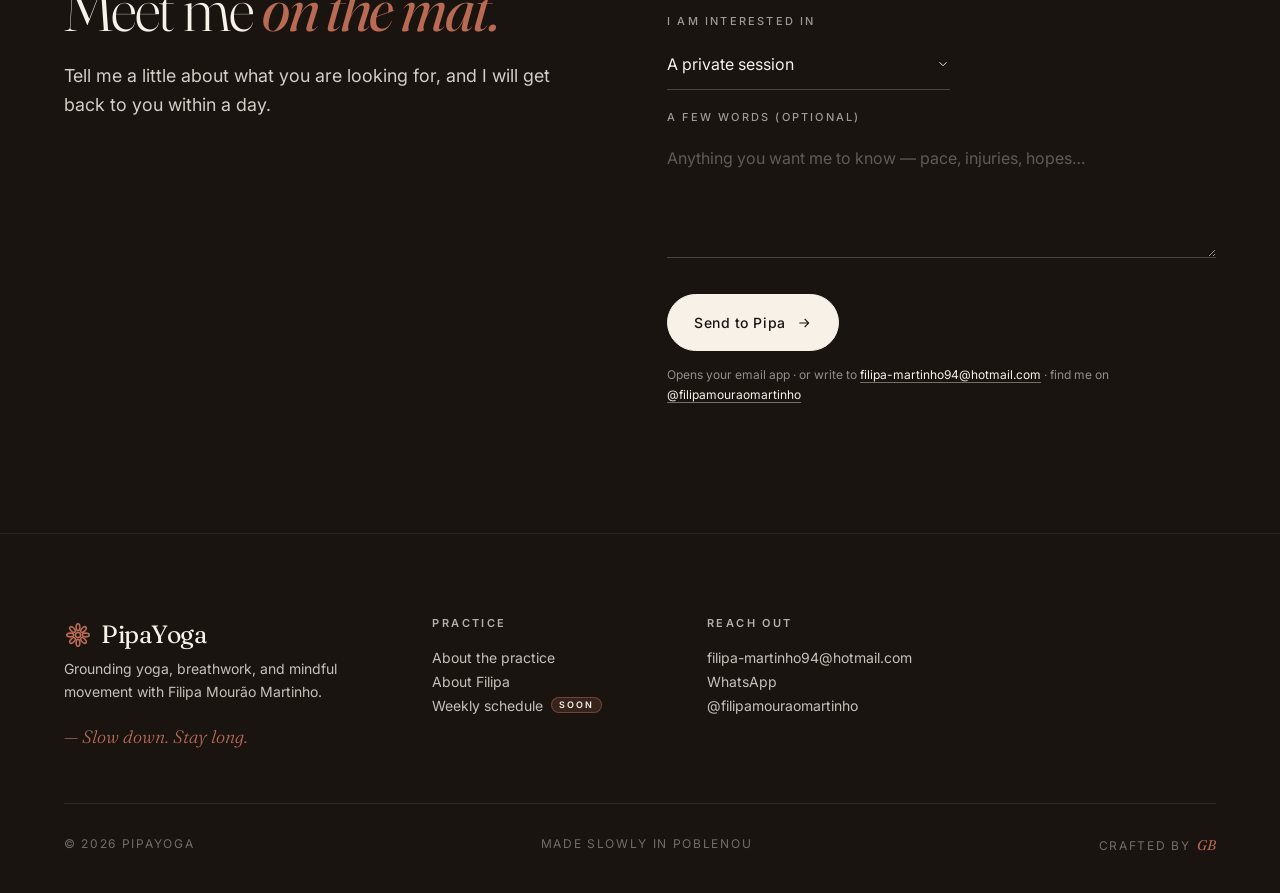
==== commit 5c96163d: "Update index.html" ====
--- a/index.html
+++ b/index.html
@@ -509,10 +509,10 @@
           </figure>
           <div class="voice__copy">
             <span class="voice__mark" aria-hidden="true">&ldquo;</span>
-            <blockquote class="voice__quote">Found Pipa through a friend, and I kept asking her back because, well, I don't quite know how to put it, there's something in how she teaches that makes you feel watched over without being watched. We're both Portuguese, both new-ish to Poblenou, and our weekly hour together in my flat is the only thing in my week I never reschedule.</blockquote>
+            <blockquote class="voice__quote">Being Portuguese myself, there's something incredibly comforting about practising with Pipa whenever I visit Barcelona. Even far from home, she brings that familiar warmth and grounded energy I need. Practising with her has become one of the things I look forward to the most every time I'm in the city.</blockquote>
             <footer class="voice__byline">
               <p class="voice__name">Catarina</p>
-              <p class="voice__from">Portuguese · in Poblenou</p>
+              <p class="voice__from">Portuguese · visits often</p>
             </footer>
           </div>
         </article>
@@ -522,7 +522,7 @@
           </figure>
           <div class="voice__copy">
             <span class="voice__mark" aria-hidden="true">&ldquo;</span>
-            <blockquote class="voice__quote">What I love about Pipa is the way she teaches. Calm, attentive, precise, dropped in at the right moment in a way that feels personal. No corrections you can't act on, no focus on perfect poses, just a quiet "try this, see how it feels." I leave each private session a little less tense, a little more steady, less afraid of the week ahead. Honestly, that's more than I'd hoped for from a yoga practice.</blockquote>
+            <blockquote class="voice__quote">My back was in rough shape from too many hours at a desk. Pipa didn't promise to fix it. Working one-on-one, she just kept asking where I felt supported, and where I didn't. She is also one of the warmest people I have met in Barcelona, and honestly, that's more than I'd hoped for from a yoga practice.</blockquote>
             <footer class="voice__byline">
               <p class="voice__name">Margot</p>
               <p class="voice__from">French · from Strasbourg</p>
@@ -535,7 +535,7 @@
           </figure>
           <div class="voice__copy">
             <span class="voice__mark" aria-hidden="true">&ldquo;</span>
-            <blockquote class="voice__quote">My back was in rough shape from too many hours at a desk. Pipa didn't promise to fix it. Working one-on-one, she just kept asking where I felt supported, and where I didn't. Six months later, it isn't a problem anymore. She's also one of the warmest people I've met in Barcelona, which honestly wasn't what I expected from a yoga teacher.</blockquote>
+            <blockquote class="voice__quote">What I love about Pipa is the way she teaches. Calm, attentive, precise, dropped in at the right moment in a way that feels personal. No corrections you can't act on, no focus on perfect poses, just a quiet "try this, see how it feels." I leave each practice a little less tense, a little more steady, less afraid of the week ahead.</blockquote>
             <footer class="voice__byline">
               <p class="voice__name">Juultje</p>
               <p class="voice__from">Dutch · Haarlem → BCN</p>
@@ -548,7 +548,7 @@
           </figure>
           <div class="voice__copy">
             <span class="voice__mark" aria-hidden="true">&ldquo;</span>
-            <blockquote class="voice__quote">Before our first session, I'd never really paid attention to my breath. Now I catch myself doing pranayama at red lights, in meetings, on the harder days. Pipa teaches like she's letting you in on a small secret. I always leave wanting to call my mother.</blockquote>
+            <blockquote class="voice__quote">Before our first session, I'd never really paid attention to my breath. Now I catch myself paying attention to it at red lights, in meetings, on the harder days. Pipa teaches like she's letting you in on a small secret.</blockquote>
             <footer class="voice__byline">
               <p class="voice__name">Andreea</p>
               <p class="voice__from">Romanian · from Cluj-Napoca</p>
@@ -561,7 +561,7 @@
           </figure>
           <div class="voice__copy">
             <span class="voice__mark" aria-hidden="true">&ldquo;</span>
-            <blockquote class="voice__quote">I came in expecting structure. The German in me wanted alignment cues and a clear plan. Pipa gives you that, and also makes space to soften. She manages to be both exacting and tender, which I'd never seen in a teacher before. Our Monday evening hour, just the two of us, has become non-negotiable.</blockquote>
+            <blockquote class="voice__quote">I came in expecting structure. The German in me wanted alignment cues and a clear plan. Pipa gives you that, and also makes space to soften. She's somehow both precise and tender, offering exactly the adjustment you didn't know you needed.</blockquote>
             <footer class="voice__byline">
               <p class="voice__name">Paula</p>
               <p class="voice__from">German · from Cologne</p>
@@ -570,14 +570,14 @@
         </article>
         <article class="voice" data-voice="5" aria-roledescription="testimonial">
           <figure class="voice__image">
-            <img src="./assets/testimonial-eszter-6.jpg" alt="Eszter, Hungarian student">
+            <img src="./assets/testimonial-cris-7.jpg" alt="Cris, Spanish student">
           </figure>
           <div class="voice__copy">
             <span class="voice__mark" aria-hidden="true">&ldquo;</span>
-            <blockquote class="voice__quote">Moved to Barcelona alone last year. My weekly hour with Pipa is how I started having a Tuesday. Someone to greet, somewhere to be inside my own four walls. The yoga is wonderful. Honestly though, I'd ask her over just for the ten minutes of conversation after.</blockquote>
+            <blockquote class="voice__quote">Andalusia raised me on slow afternoons and sea air, and somehow Pipa brings that same easy rhythm to her practice here in Barcelona. Every session feels like a small homecoming, unhurried, warm, and exactly the pause my week needs.</blockquote>
             <footer class="voice__byline">
-              <p class="voice__name">Eszter</p>
-              <p class="voice__from">Hungarian · Budapest → BCN</p>
+              <p class="voice__name">Cris</p>
+              <p class="voice__from">Spanish · Andalusia → BCN</p>
             </footer>
           </div>
         </article>
@@ -607,9 +607,9 @@
             <img src="./assets/testimonial-paula-5.jpg" alt="">
             <span>Paula</span>
           </button>
-          <button class="voices__dot" data-go="5" role="tab" aria-selected="false" aria-label="Eszter, Hungarian">
-            <img src="./assets/testimonial-eszter-6.jpg" alt="">
-            <span>Eszter</span>
+          <button class="voices__dot" data-go="5" role="tab" aria-selected="false" aria-label="Cris, Spanish">
+            <img src="./assets/testimonial-cris-7.jpg" alt="">
+            <span>Cris</span>
           </button>
         </div>
         <button class="voices__arrow voices__arrow--next" data-voices-next aria-label="Next testimonial">
@@ -617,6 +617,46 @@
         </button>
       </div>
     </div>
+  </section>
+
+  <!-- ========================== COLLAGE ==========================
+       A quiet visual close-off after Voices. Five beach-session
+       photographs in an asymmetric editorial grid that collapses
+       gracefully to a 2-column staggered layout on mobile.
+
+       Composition (desktop, 12-col grid, 3 rows):
+         img 1 — tall left   (col 1-5, row 1-2)   group on pier w/ skyline
+         img 2 — wide top    (col 6-12, row 1)    seated meditation
+         img 3 — wide mid    (col 6-9, row 2)     group reclined stretch
+         img 4 — wide right  (col 9-12, row 2-3)  group plank
+         img 5 — wide bottom (col 1-9, row 3)     reclined twist w/ skyline
+
+       The grid is intentionally unnumbered — no eyebrow, no section
+       label. Just a thin clay rule above it and the photographs. -->
+  <section class="collage" aria-label="Moments from the mat">
+    <div class="collage__rule" aria-hidden="true"></div>
+    <div class="collage__grid">
+      <figure class="collage__item collage__item--1">
+        <img src="./assets/collage-beach-1.jpg" alt="Group savasana on the Poblenou pier with the Barcelona skyline" loading="lazy">
+      </figure>
+      <figure class="collage__item collage__item--2">
+        <img src="./assets/collage-beach-2.jpg" alt="Seated meditation facing the sea" loading="lazy">
+      </figure>
+      <figure class="collage__item collage__item--3">
+        <img src="./assets/collage-beach-3.jpg" alt="Group reclined stretch above the water" loading="lazy">
+      </figure>
+      <figure class="collage__item collage__item--4">
+        <img src="./assets/collage-beach-4.jpg" alt="Plank pose facing the horizon" loading="lazy">
+      </figure>
+      <figure class="collage__item collage__item--5">
+        <img src="./assets/collage-beach-5.jpg" alt="Reclined twist on the concrete pier" loading="lazy">
+      </figure>
+    </div>
+    <p class="collage__caption">
+      <span class="collage__caption-mark" aria-hidden="true">·</span>
+      Sessions by the sea · Poblenou
+      <span class="collage__caption-mark" aria-hidden="true">·</span>
+    </p>
   </section>
   <!-- ========================== SESSIONS ==========================
        Hidden for now (per request). Section content preserved verbatim
--- a/styles.css
+++ b/styles.css
@@ -685,6 +685,43 @@
   }
   .overture__actions { gap: 12px; }
   .btn--overture { padding: 14px 24px; font-size: 13px; }
+  /* Slightly more breathing room on the left/right of every section
+     (gutter is normally 5vw; on phones that's tight). Bump for tap-edge
+     comfort. */
+  :root { --gutter: 24px; }
+  /* ---------- Body text — sized for phones ----------
+     Lead paragraphs feel right at 17px on a desktop column but a touch
+     heavy on a narrow mobile viewport. Drop to 15.5px with a tighter
+     line-height so paragraphs read as comfortable phone copy rather
+     than magazine-spread copy. */
+  .lead { font-size: 15.5px; line-height: 1.55; }
+  /* The drop-cap M / I scales with the paragraph, so dropping its size
+     here keeps it proportional to the smaller body text. */
+  .lead.drop::first-letter { font-size: 4em; line-height: .85; }
+  /* ---------- Images — sized for phones ----------
+     All section images get a substantial reduction so they read as
+     small photographic accents next to the copy rather than dominating
+     the viewport. */
+  .about__figure .img-frame img,
+  .about__figure .img-frame { height: clamp(160px, 24vh, 200px); min-height: 0; }
+  .filipa__image img { height: clamp(160px, 24vh, 200px); }
+  .training__figure { min-height: 0; max-height: none; height: auto; }
+  .training__figure .img-frame img { height: clamp(140px, 28vw, 200px); }
+  /* Card images on practice section — still single column, just shorter */
+  .card__image img { height: clamp(140px, 36vw, 180px); }
+  /* Voice testimonial image — already had a clamp, tighten the upper end */
+  .voice__image img { height: clamp(160px, 28vw, 220px); }
+  /* Section labels (the bloom + 01 ABOUT) — slightly tighter on mobile */
+  .section__label { gap: 10px; margin-bottom: 12px; }
+  .section__label .num { font-size: 20px; }
+  /* Practice & sessions notes — tighter on narrow screens */
+  .practice__note { font-size: 13px; }
+  /* Form fields get a touch more vertical room on mobile so the typing
+     experience is more comfortable. */
+  .field input, .field select, .field textarea { padding: 12px 14px; }
+  /* Schedule preview & section intro/practice notes match the reduced
+     body text scale for consistency. */
+  .schedule-preview__text { font-size: 12.5px; }
 }
 @media (prefers-reduced-motion: reduce) {
   .overture__bg img { animation: none !important; transform: none !important; }
@@ -2020,6 +2057,10 @@
   .section__head, .filipa, .intro, .training__copy, .contact__copy, .schedule, .schedule__foot, .page-head { margin-left: 0; }
   .contact__inner { grid-template-columns: 1fr; }
   .filipa, .intro { grid-template-columns: 1fr; gap: 36px; }
+  /* On mobile, image follows the copy column (text reads first, image
+     below) — same pattern as the About section's reading order. */
+  .filipa__image { order: 2; }
+  .filipa__copy { order: 1; }
   .training { grid-template-columns: 1fr; gap: 48px; }
   .training__figure { min-height: clamp(360px, 56vh, 480px); height: auto; }
   .training__figure .img-frame img { height: clamp(360px, 56vh, 480px); }
@@ -2091,6 +2132,11 @@
   .voices__dot img { width: 44px; height: 56px; }
   .voices__dot span { display: none; }
   .voice__quote { font-size: 18px; }
+  /* On mobile, drop the giant " mark altogether — it's decorative on
+     desktop where there's room to breathe, but on a narrow viewport
+     it competes with the quote text and the image for limited space.
+     Cleaner without it. */
+  .voice__mark { display: none; }
   .announce__inner {
     grid-template-columns: auto 1fr auto;
     gap: 12px;
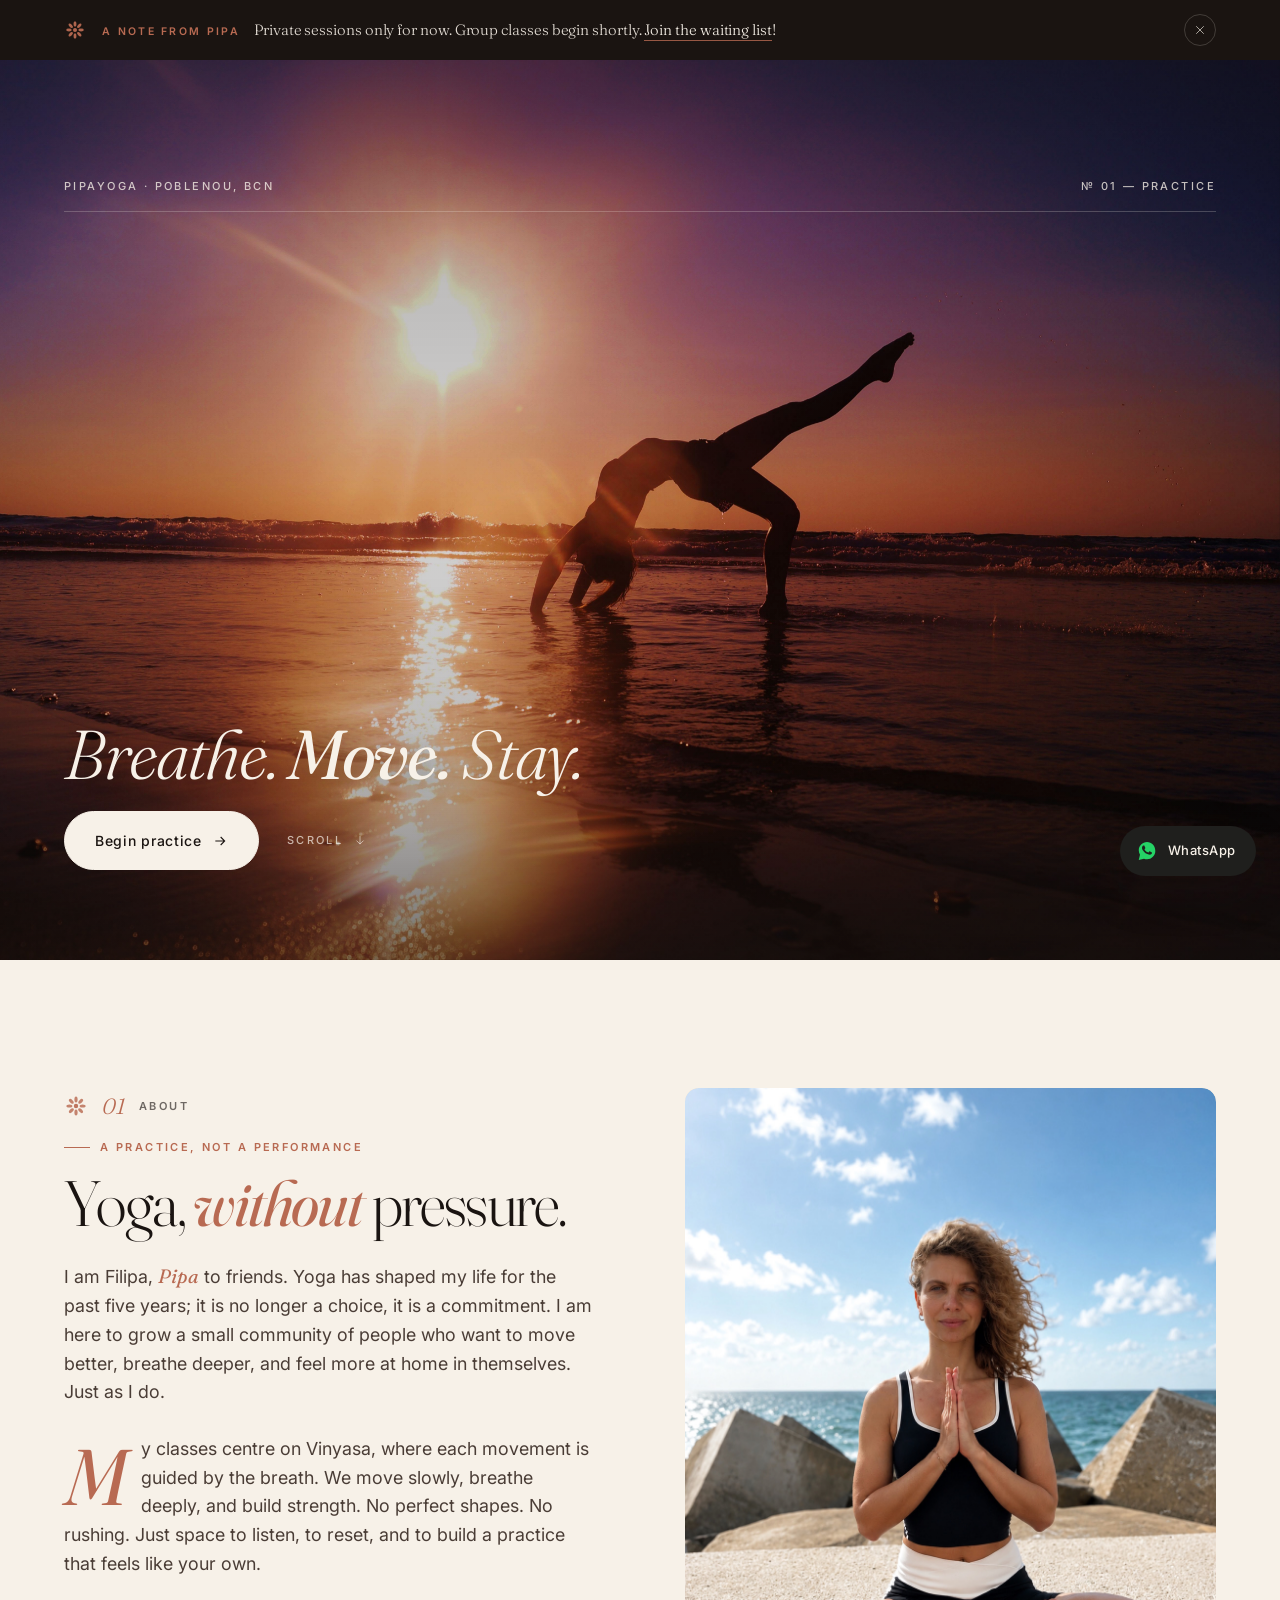
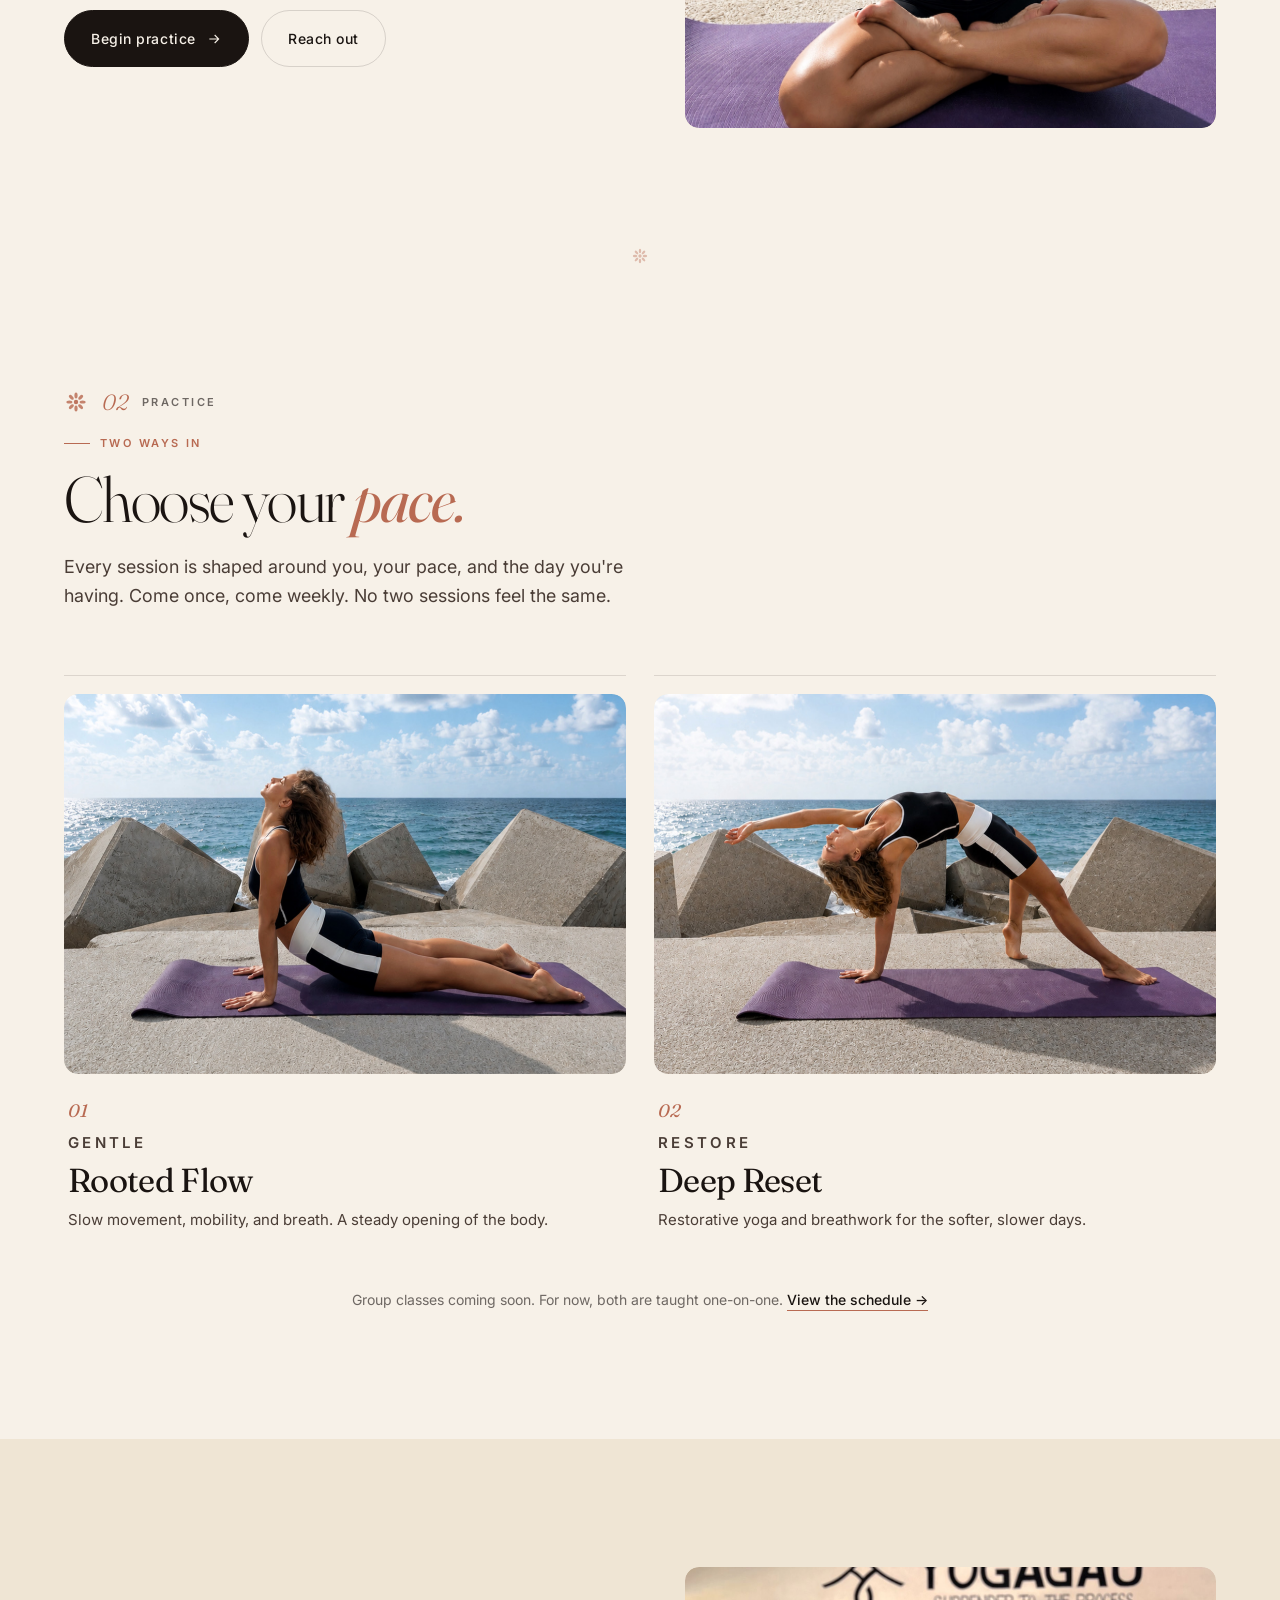
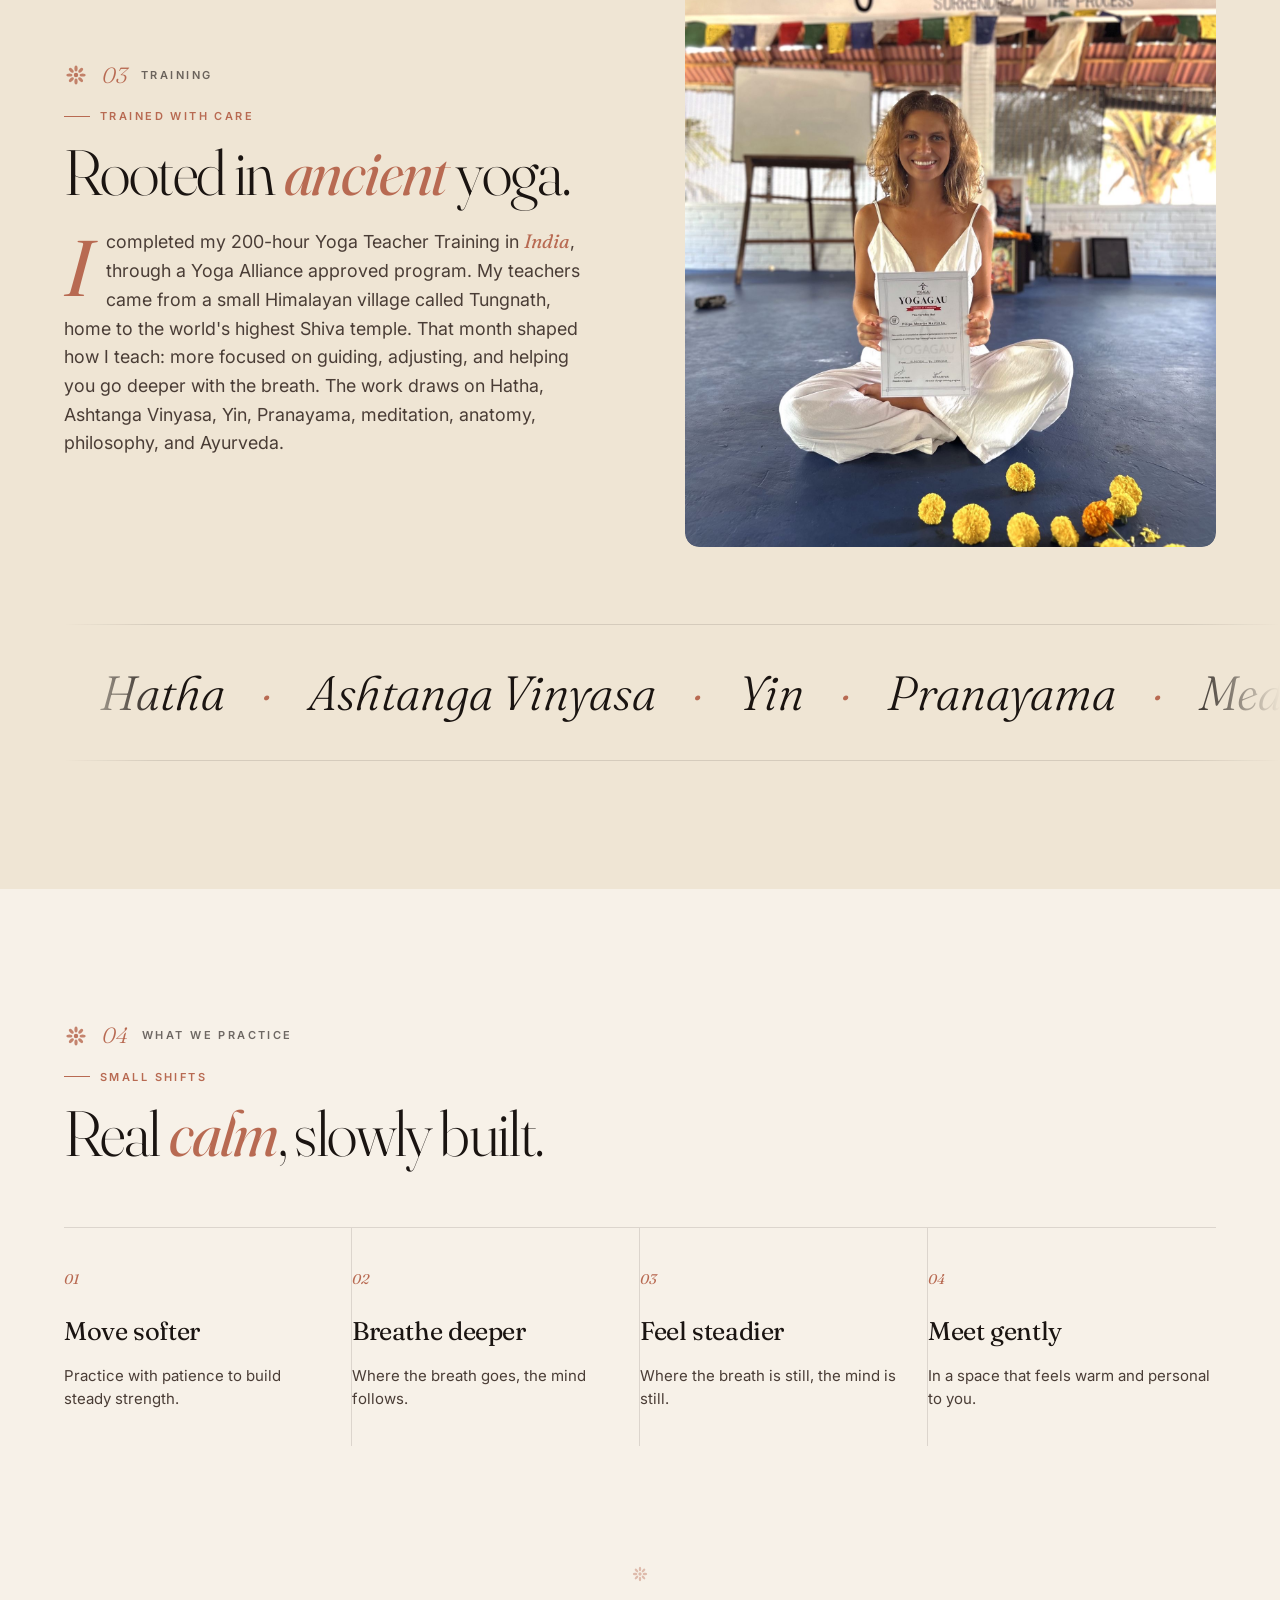
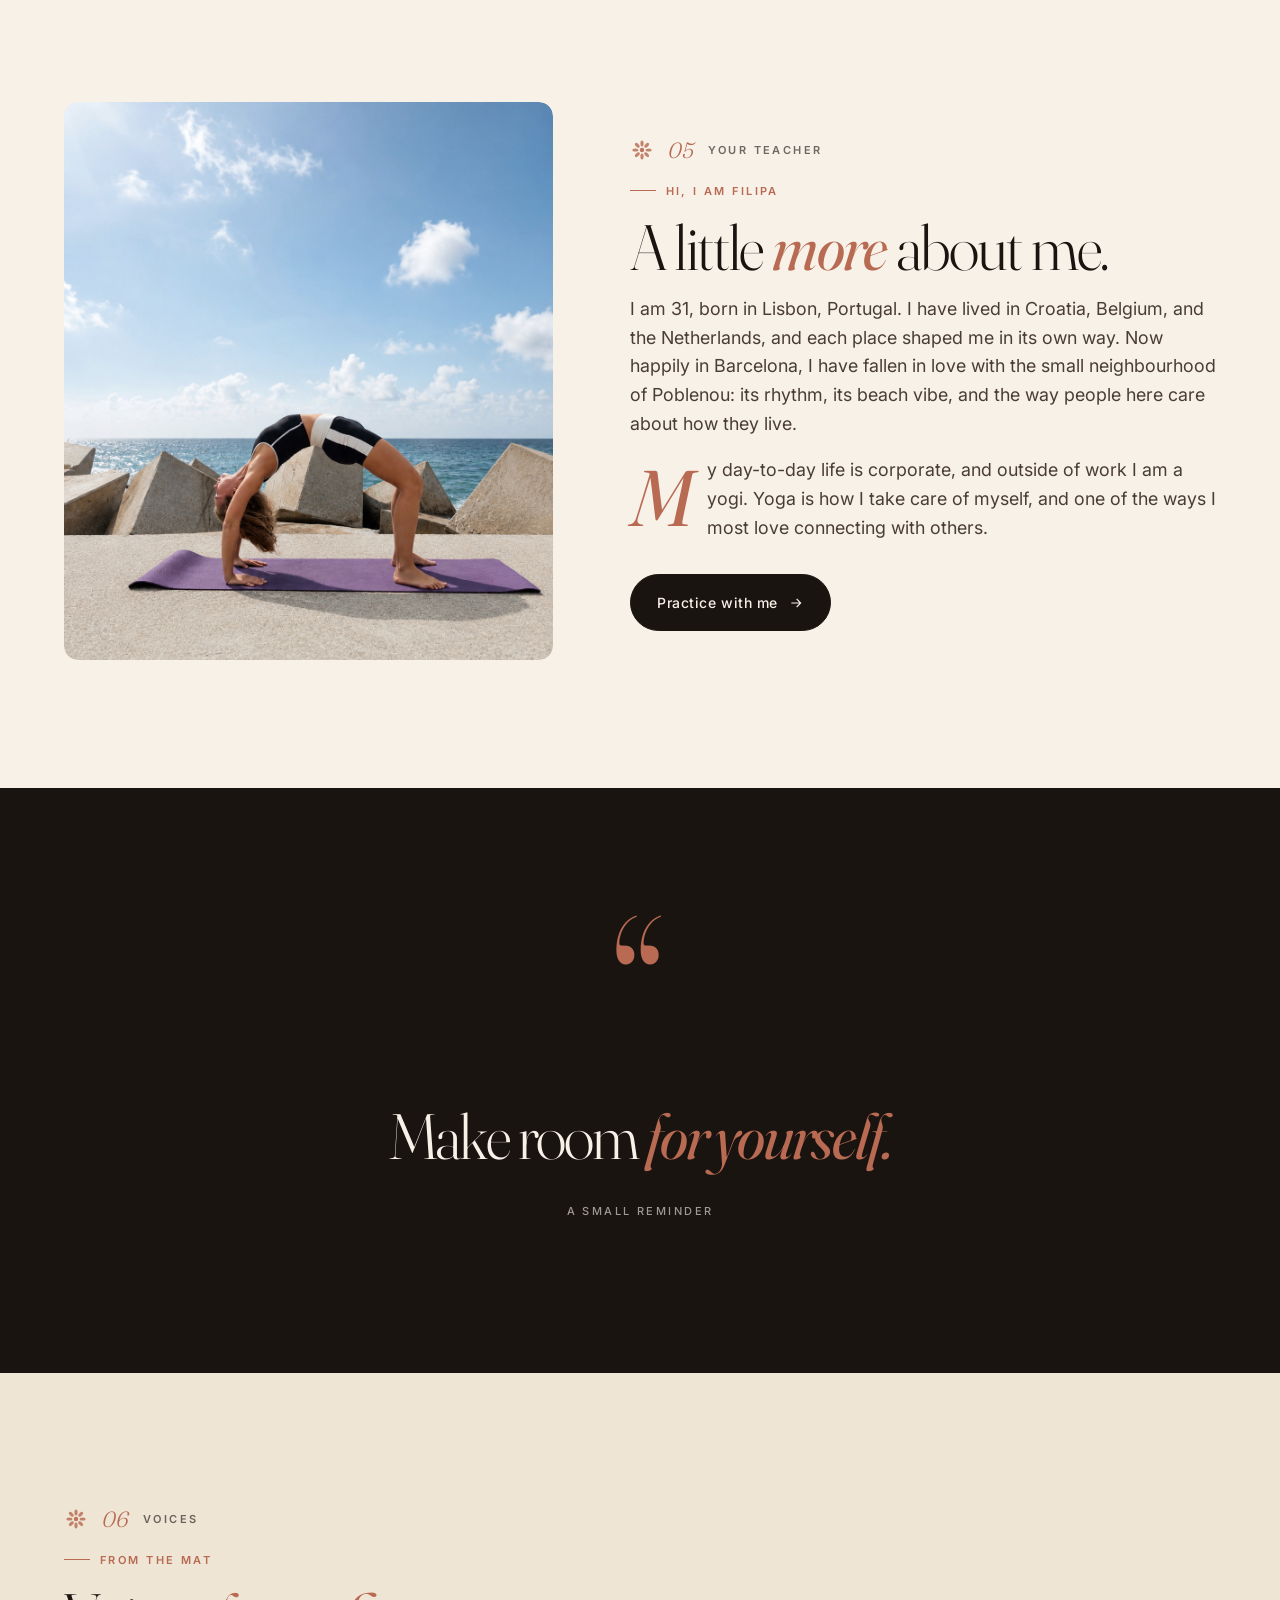
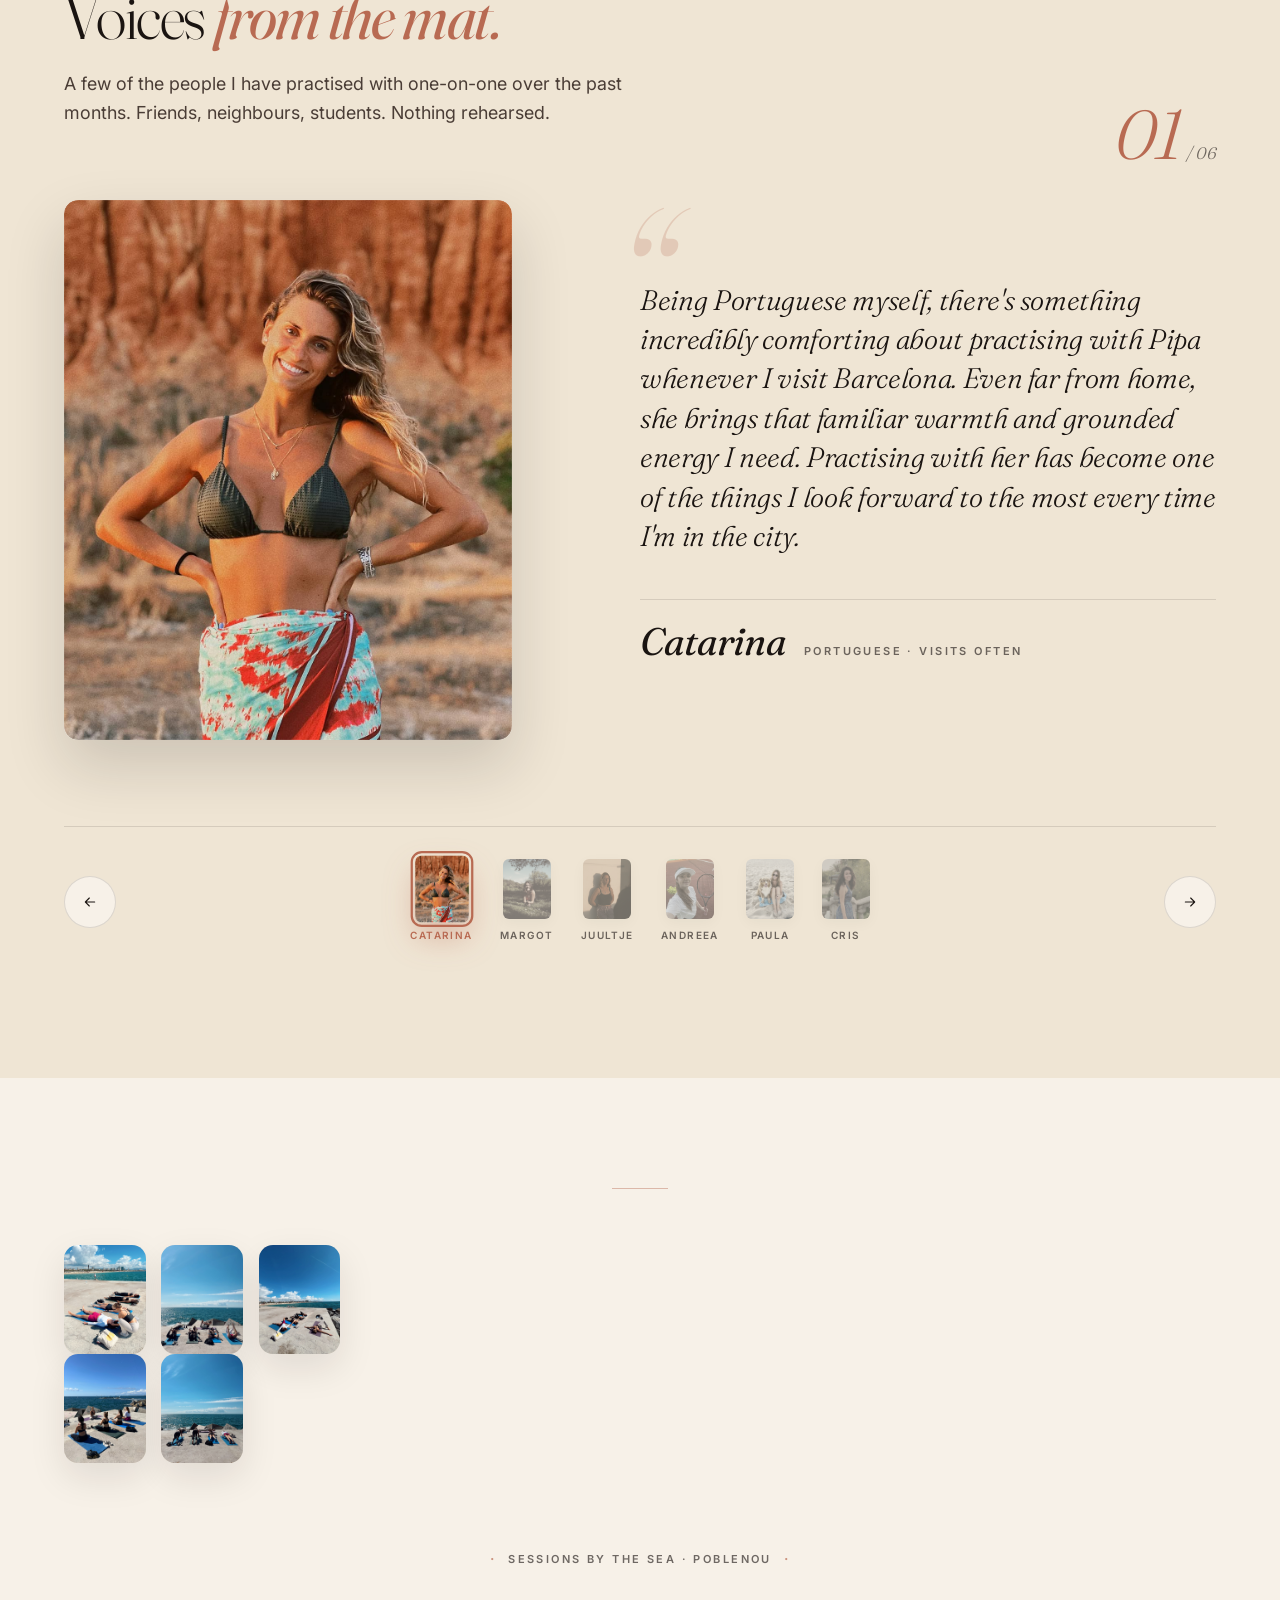
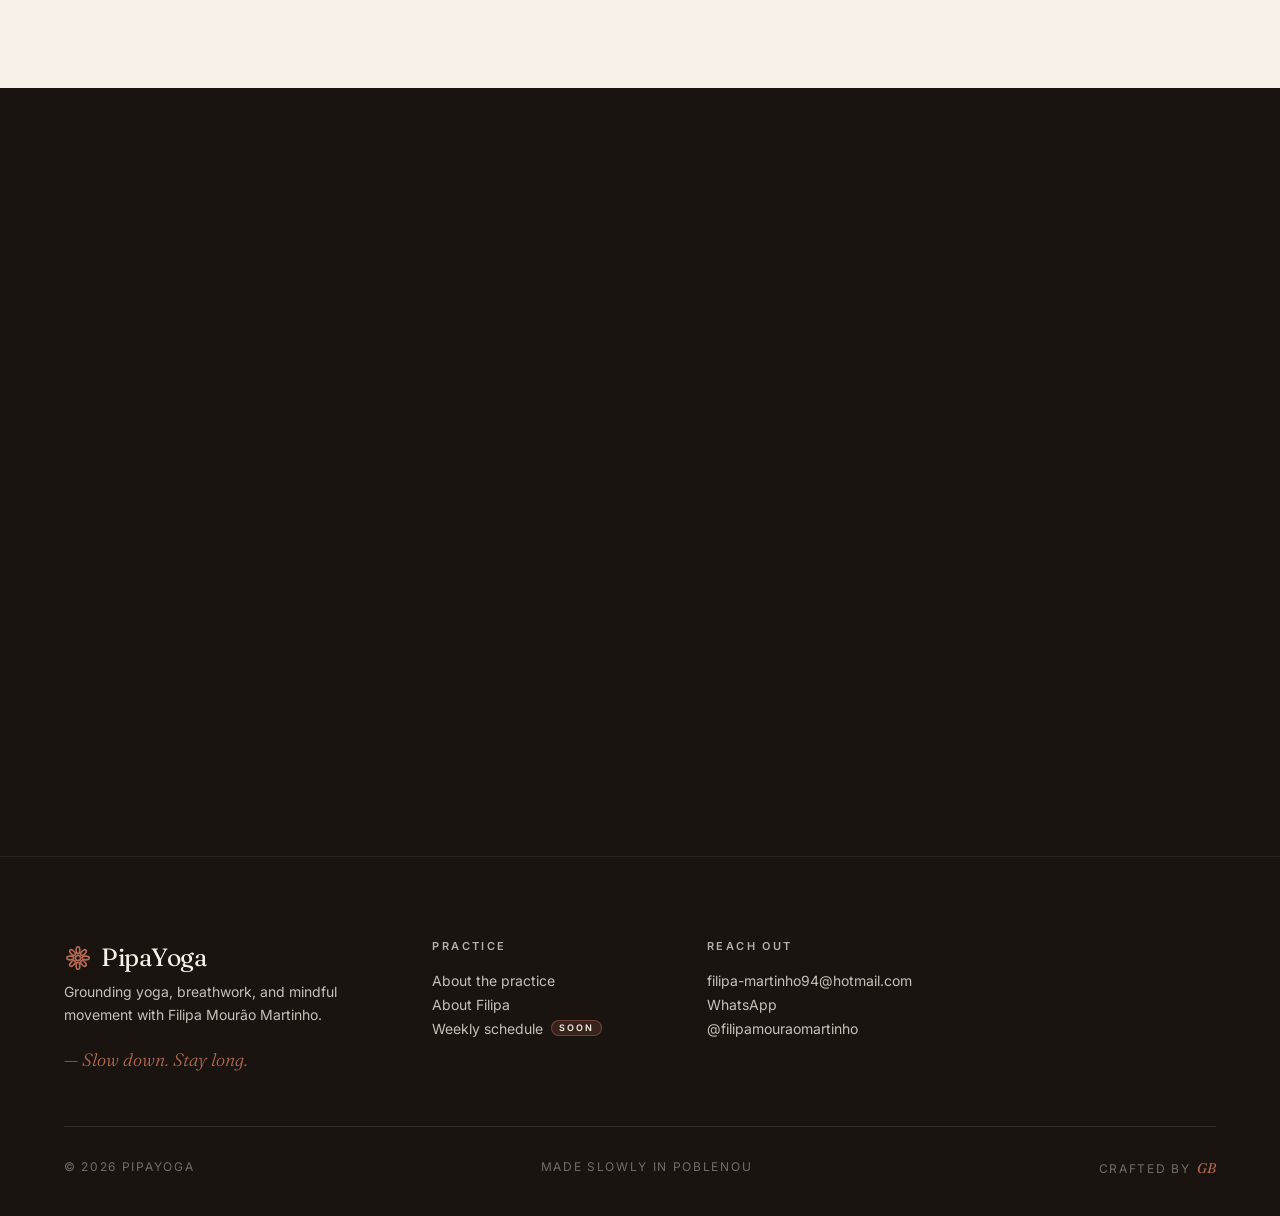
==== commit 33cc3239: "Update index.html" ====
--- a/index.html
+++ b/index.html
@@ -620,37 +620,45 @@
   </section>
 
   <!-- ========================== COLLAGE ==========================
-       A quiet visual close-off after Voices. Five beach-session
-       photographs in an asymmetric editorial grid that collapses
-       gracefully to a 2-column staggered layout on mobile.
+       Magazine-grid photo essay after Voices. Five 3:4 portrait
+       photographs shown at their natural aspect ratio (no cropping
+       anywhere) with varied sizing to create editorial rhythm.
 
-       Composition (desktop, 12-col grid, 3 rows):
-         img 1 — tall left   (col 1-5, row 1-2)   group on pier w/ skyline
-         img 2 — wide top    (col 6-12, row 1)    seated meditation
-         img 3 — wide mid    (col 6-9, row 2)     group reclined stretch
-         img 4 — wide right  (col 9-12, row 2-3)  group plank
-         img 5 — wide bottom (col 1-9, row 3)     reclined twist w/ skyline
+       Three rows on desktop:
+         row 1 — large left + small right (asymmetric pair, ends right)
+         row 2 — small left + large right (asymmetric pair, inverted)
+         row 3 — single medium-sized centerpiece, centered
 
-       The grid is intentionally unnumbered — no eyebrow, no section
-       label. Just a thin clay rule above it and the photographs. -->
+       On mobile, rows stack vertically and photo widths stagger
+       (full-width / narrow-right / narrow-left / full-width / narrow-center)
+       so the section keeps a visually interesting flow on phones too.
+
+       Unnumbered, label-less — just a thin clay rule above and a
+       quiet caption below. -->
   <section class="collage" aria-label="Moments from the mat">
     <div class="collage__rule" aria-hidden="true"></div>
     <div class="collage__grid">
-      <figure class="collage__item collage__item--1">
-        <img src="./assets/collage-beach-1.jpg" alt="Group savasana on the Poblenou pier with the Barcelona skyline" loading="lazy">
-      </figure>
-      <figure class="collage__item collage__item--2">
-        <img src="./assets/collage-beach-2.jpg" alt="Seated meditation facing the sea" loading="lazy">
-      </figure>
-      <figure class="collage__item collage__item--3">
-        <img src="./assets/collage-beach-3.jpg" alt="Group reclined stretch above the water" loading="lazy">
-      </figure>
-      <figure class="collage__item collage__item--4">
-        <img src="./assets/collage-beach-4.jpg" alt="Plank pose facing the horizon" loading="lazy">
-      </figure>
-      <figure class="collage__item collage__item--5">
-        <img src="./assets/collage-beach-5.jpg" alt="Reclined twist on the concrete pier" loading="lazy">
-      </figure>
+      <div class="collage__row">
+        <figure class="collage__item collage__item--lg">
+          <img src="./assets/collage-beach-1.jpg" alt="Group savasana on the Poblenou pier with the Barcelona skyline" loading="lazy">
+        </figure>
+        <figure class="collage__item collage__item--sm">
+          <img src="./assets/collage-beach-2.jpg" alt="Seated meditation facing the sea" loading="lazy">
+        </figure>
+      </div>
+      <div class="collage__row">
+        <figure class="collage__item collage__item--sm">
+          <img src="./assets/collage-beach-3.jpg" alt="Group reclined stretch above the water" loading="lazy">
+        </figure>
+        <figure class="collage__item collage__item--lg">
+          <img src="./assets/collage-beach-4.jpg" alt="Plank pose facing the horizon" loading="lazy">
+        </figure>
+      </div>
+      <div class="collage__row collage__row--center">
+        <figure class="collage__item collage__item--md">
+          <img src="./assets/collage-beach-5.jpg" alt="Reclined twist on the concrete pier" loading="lazy">
+        </figure>
+      </div>
     </div>
     <p class="collage__caption">
       <span class="collage__caption-mark" aria-hidden="true">·</span>
--- a/styles.css
+++ b/styles.css
@@ -2245,3 +2245,277 @@
 /* Cursor signal on the testimonial swipe area — hints that it's draggable */
 .voices__stage { cursor: grab; }
 .voices__stage:active { cursor: grabbing; }
+
+/* ============================================================
+   COLLAGE — quiet visual close-off after Voices
+   ------------------------------------------------------------
+   The collage sits after Voices and before Contact: an
+   unnumbered, label-less visual interlude — just five
+   photographs in an asymmetric editorial grid + a thin
+   centered caption.
+
+   Composition:
+     - Desktop (>1100px): a 12-column, 3-row asymmetric grid
+       with one tall left image, two wide images on the top
+       right, and two staggered images forming the bottom rows.
+       Heights vary intentionally so the layout reads editorial,
+       not stiff.
+     - Tablet (1100px → 760px): collapse to a 6-column grid
+       with the lead image full-width, then 2-up rows.
+     - Mobile (≤760px): a 2-column staggered layout with the
+       lead photo full-width on top.
+     - Narrow phones (≤360px): single column.
+
+   Photos use the same .img-frame look as the rest of the
+   site (rounded corners, paper-warm placeholder, gentle hover
+   scale), and the .collage__item.reveal class is wired into
+   the existing IntersectionObserver in script.js via the
+   autoReveal array.
+   ============================================================ */
+
+/* The collage uses the same full-bleed container pattern as
+   the Training and Voices sections — gutter padding on both
+   sides, max-width content centered inside. The background
+   stays paper (the page colour) so the photographs read against
+   a neutral surface; the thin clay rule above the grid is the
+   only visual separator from Voices. */
+.collage {
+  position: relative;
+  padding: clamp(64px, 9vw, 110px) var(--gutter) clamp(72px, 10vw, 120px);
+  max-width: var(--max);
+  margin: 0 auto;
+}
+
+/* Top rule — a short clay hairline, centered, that signals the
+   transition out of Voices without being a hard divider. */
+.collage__rule {
+  width: 56px;
+  height: 1px;
+  background: var(--clay);
+  opacity: .42;
+  margin: 0 auto clamp(36px, 5vw, 56px);
+}
+
+/* The asymmetric editorial grid.
+   12 columns wide, 3 rows tall. Each image spans different
+   ranges so the eye travels: tall left, wide top right, then
+   two mid-row images, then a wide bottom-left photograph that
+   echoes the lead. */
+.collage__grid {
+  display: grid;
+  grid-template-columns: repeat(12, 1fr);
+  grid-template-rows: auto auto auto;
+  gap: clamp(10px, 1.2vw, 18px);
+}
+
+/* Default item shell — rounded corners, paper-warm placeholder
+   visible until the image loads, gentle hover scale, and a
+   subtle shadow that lifts each photograph off the cream page
+   without competing with the testimonial section above. */
+.collage__item {
+  margin: 0;
+  position: relative;
+  overflow: hidden;
+  border-radius: var(--radius-img);
+  background: var(--paper-warm);
+  box-shadow: 0 14px 36px rgba(26, 20, 17, 0.10);
+  transition: box-shadow .5s var(--ease), transform .5s var(--ease);
+}
+.collage__item img {
+  display: block;
+  width: 100%;
+  height: 100%;
+  object-fit: cover;
+  /* Default crop center — overridden per-item below. */
+  object-position: center 50%;
+  transition: transform 1.4s var(--ease-out);
+}
+.collage__item:hover {
+  box-shadow: 0 22px 50px rgba(26, 20, 17, 0.16);
+}
+.collage__item:hover img {
+  transform: scale(1.035);
+}
+
+/* Per-image crop tuning — each photograph has its action in a
+   different vertical band of the original portrait shot, so
+   when stretched into its grid frame the object-position needs
+   tuning to keep the action visible. */
+.collage__item--1 img { object-position: center 55%; }
+.collage__item--2 img { object-position: center 75%; }
+.collage__item--3 img { object-position: center 80%; }
+.collage__item--4 img { object-position: center 72%; }
+.collage__item--5 img { object-position: center 68%; }
+
+/* Desktop placements (12-col asymmetric grid). */
+.collage__item--1 {
+  grid-column: 1 / 6;
+  grid-row: 1 / 3;
+  min-height: clamp(420px, 56vw, 720px);
+}
+.collage__item--2 {
+  grid-column: 6 / 13;
+  grid-row: 1 / 2;
+  min-height: clamp(200px, 24vw, 340px);
+}
+.collage__item--3 {
+  grid-column: 6 / 10;
+  grid-row: 2 / 3;
+  min-height: clamp(200px, 26vw, 360px);
+}
+.collage__item--4 {
+  grid-column: 10 / 13;
+  grid-row: 2 / 4;
+  min-height: clamp(280px, 32vw, 420px);
+}
+.collage__item--5 {
+  grid-column: 1 / 10;
+  grid-row: 3 / 4;
+  min-height: clamp(220px, 26vw, 380px);
+}
+
+/* The bottom caption — quiet, centered, eyebrow typography. */
+.collage__caption {
+  margin: clamp(36px, 5vw, 56px) 0 0;
+  text-align: center;
+  font-family: var(--sans);
+  font-size: 11px;
+  letter-spacing: .22em;
+  text-transform: uppercase;
+  font-weight: 600;
+  color: var(--ink-muted);
+  display: flex;
+  align-items: center;
+  justify-content: center;
+  gap: 12px;
+}
+.collage__caption-mark {
+  color: var(--clay);
+  font-size: 14px;
+  line-height: 1;
+  opacity: .7;
+}
+
+/* ---------- Tablet (≤1100px) ---------- */
+@media (max-width: 1100px) {
+  .collage__grid {
+    grid-template-columns: repeat(6, 1fr);
+    grid-template-rows: auto;
+    gap: 12px;
+  }
+  .collage__item--1 {
+    grid-column: 1 / 7;
+    grid-row: auto;
+    min-height: clamp(360px, 46vw, 480px);
+  }
+  .collage__item--2 {
+    grid-column: 1 / 4;
+    grid-row: auto;
+    min-height: clamp(240px, 36vw, 340px);
+  }
+  .collage__item--3 {
+    grid-column: 4 / 7;
+    grid-row: auto;
+    min-height: clamp(240px, 36vw, 340px);
+  }
+  .collage__item--4 {
+    grid-column: 1 / 4;
+    grid-row: auto;
+    min-height: clamp(240px, 36vw, 340px);
+  }
+  .collage__item--5 {
+    grid-column: 4 / 7;
+    grid-row: auto;
+    min-height: clamp(240px, 36vw, 340px);
+  }
+}
+
+/* ---------- Mobile (≤760px) ---------- */
+@media (max-width: 760px) {
+  .collage {
+    padding-top: clamp(48px, 8vw, 72px);
+    padding-bottom: clamp(56px, 9vw, 88px);
+  }
+  .collage__rule {
+    margin-bottom: clamp(24px, 5vw, 36px);
+  }
+  .collage__grid {
+    grid-template-columns: repeat(2, 1fr);
+    gap: 8px;
+  }
+  .collage__item--1 {
+    grid-column: 1 / 3;
+    min-height: clamp(280px, 56vw, 360px);
+  }
+  .collage__item--2 {
+    grid-column: 1 / 2;
+    min-height: clamp(220px, 44vw, 280px);
+  }
+  .collage__item--3 {
+    grid-column: 2 / 3;
+    min-height: clamp(200px, 40vw, 260px);
+  }
+  .collage__item--4 {
+    grid-column: 1 / 2;
+    min-height: clamp(200px, 40vw, 260px);
+  }
+  .collage__item--5 {
+    grid-column: 2 / 3;
+    min-height: clamp(220px, 44vw, 280px);
+  }
+  .collage__caption {
+    font-size: 10px;
+    letter-spacing: .2em;
+    gap: 10px;
+  }
+}
+
+/* ---------- Very narrow phones (≤360px) ---------- */
+@media (max-width: 360px) {
+  .collage__grid {
+    grid-template-columns: 1fr;
+  }
+  .collage__item--1,
+  .collage__item--2,
+  .collage__item--3,
+  .collage__item--4,
+  .collage__item--5 {
+    grid-column: 1 / 2;
+    min-height: clamp(220px, 64vw, 300px);
+  }
+}
+
+/* ---------- Reveal animation ----------
+   Each photograph rises and fades in as the section scrolls
+   into view. Uses the same .reveal → .is-visible pattern as
+   the rest of the site, with a small per-item stagger. */
+.collage__item.reveal {
+  opacity: 0;
+  transform: translateY(36px) scale(.975);
+  transition:
+    opacity 1.2s var(--ease-out),
+    transform 1.3s var(--ease-out);
+}
+.collage__item.reveal.is-visible {
+  opacity: 1;
+  transform: translateY(0) scale(1);
+}
+.collage__item:nth-child(1).reveal { transition-delay: 0s; }
+.collage__item:nth-child(2).reveal { transition-delay: .08s; }
+.collage__item:nth-child(3).reveal { transition-delay: .16s; }
+.collage__item:nth-child(4).reveal { transition-delay: .24s; }
+.collage__item:nth-child(5).reveal { transition-delay: .32s; }
+
+/* Reduced motion — disable the reveal stagger and hover scale. */
+@media (prefers-reduced-motion: reduce) {
+  .collage__item.reveal,
+  .collage__item.reveal.is-visible {
+    opacity: 1 !important;
+    transform: none !important;
+    transition: none !important;
+  }
+  .collage__item img {
+    transition: none !important;
+    transform: none !important;
+  }
+}
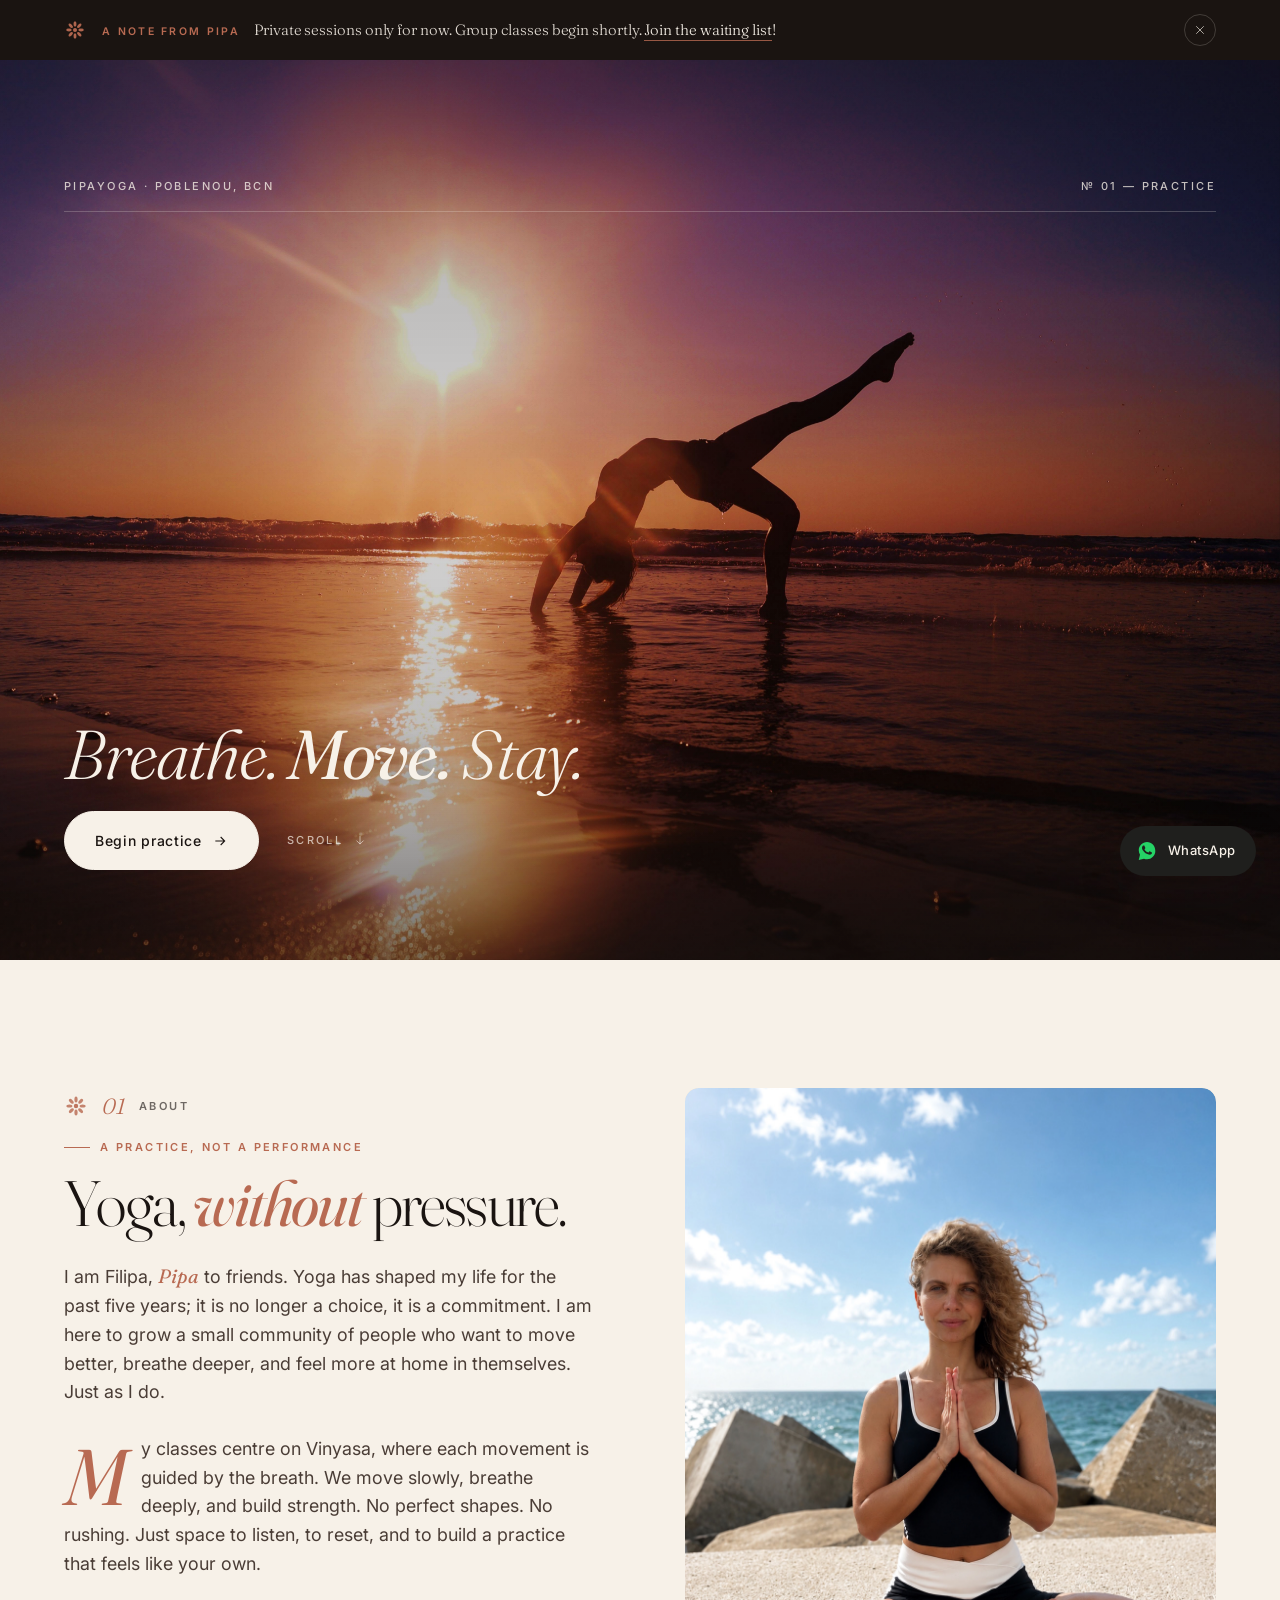
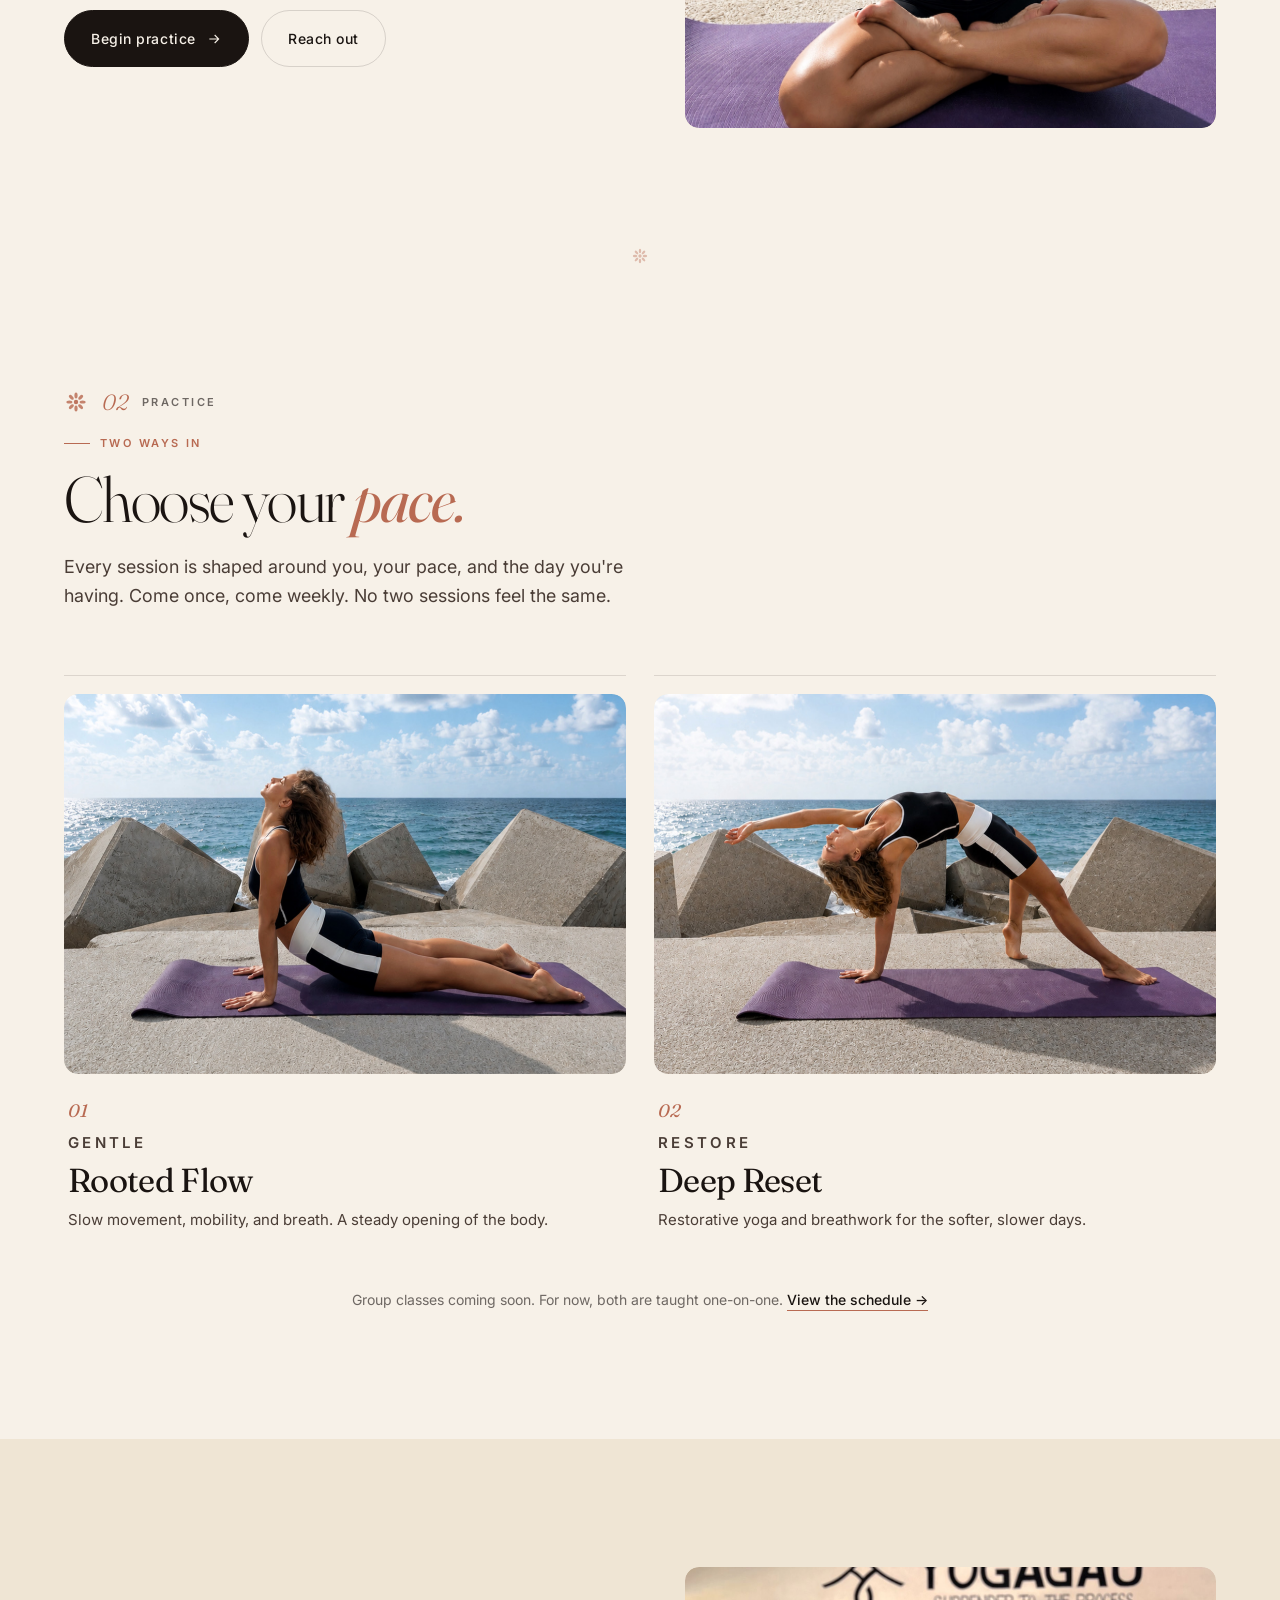
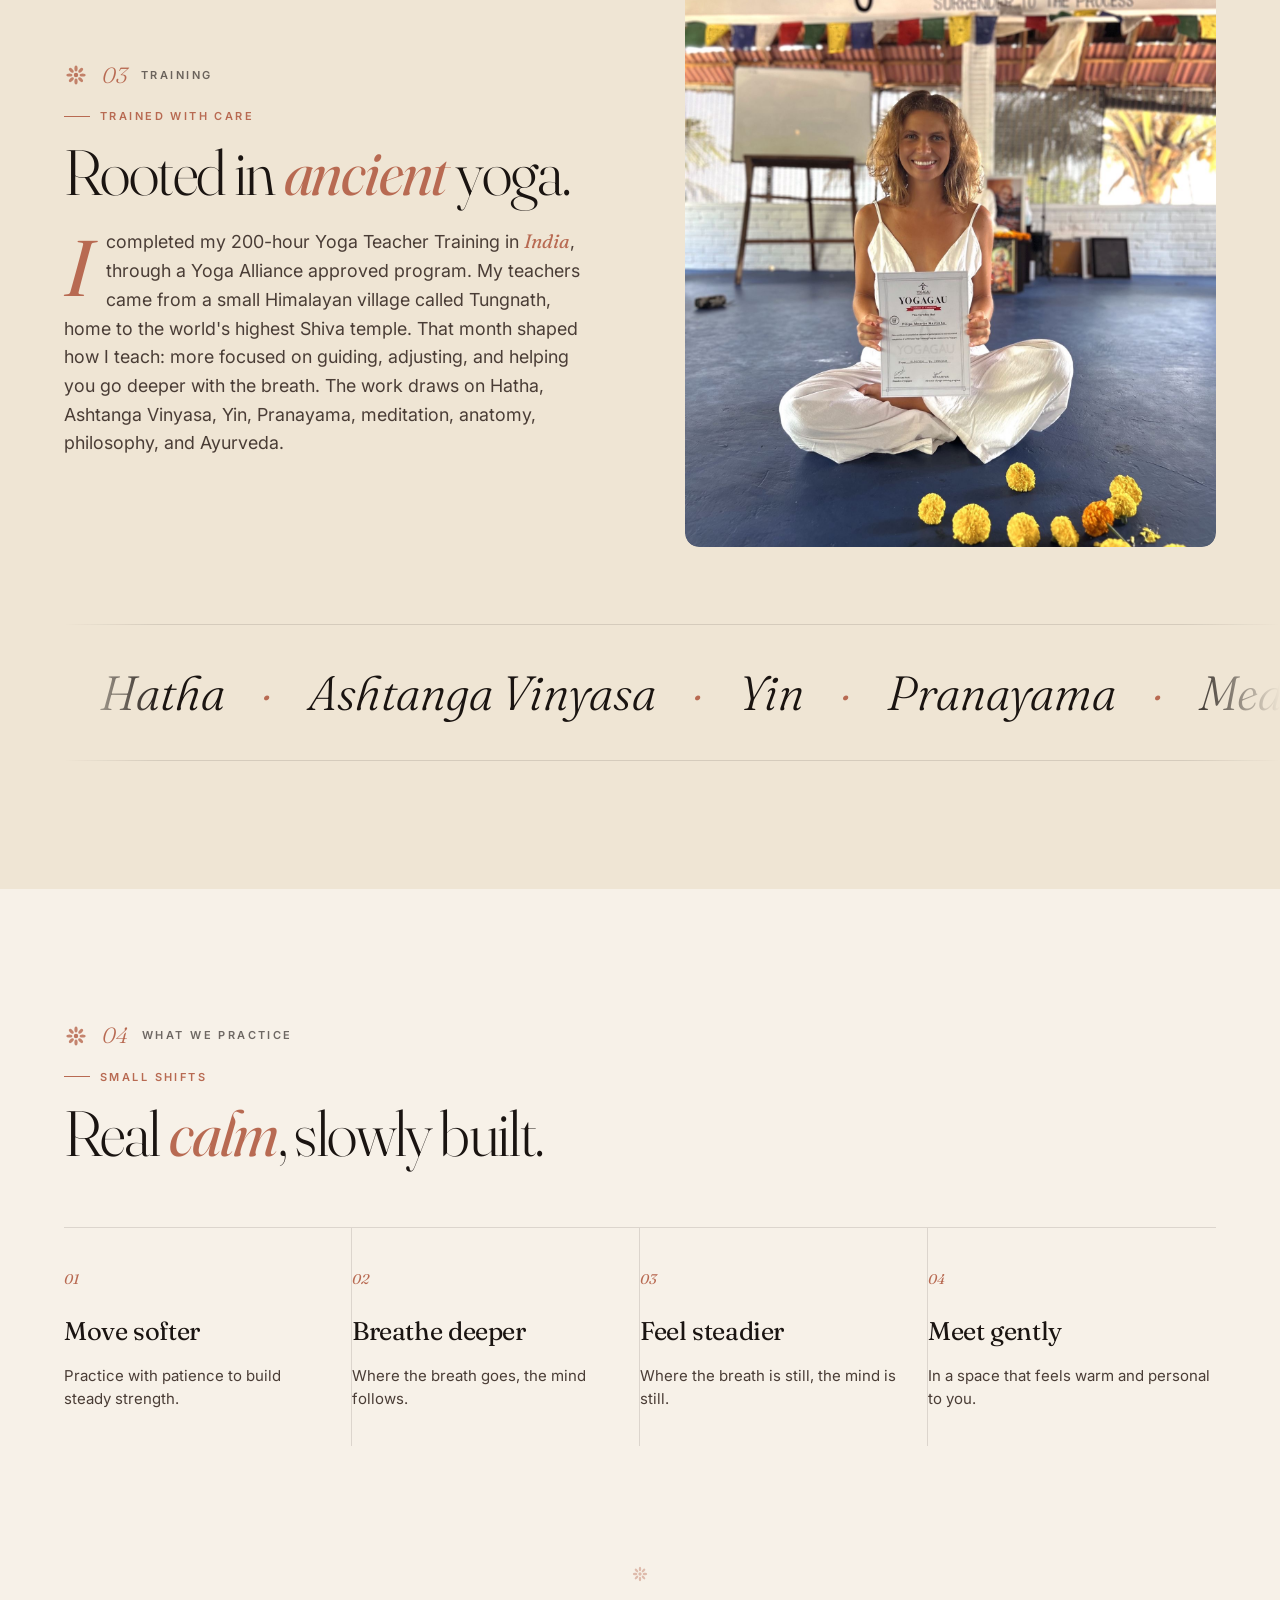
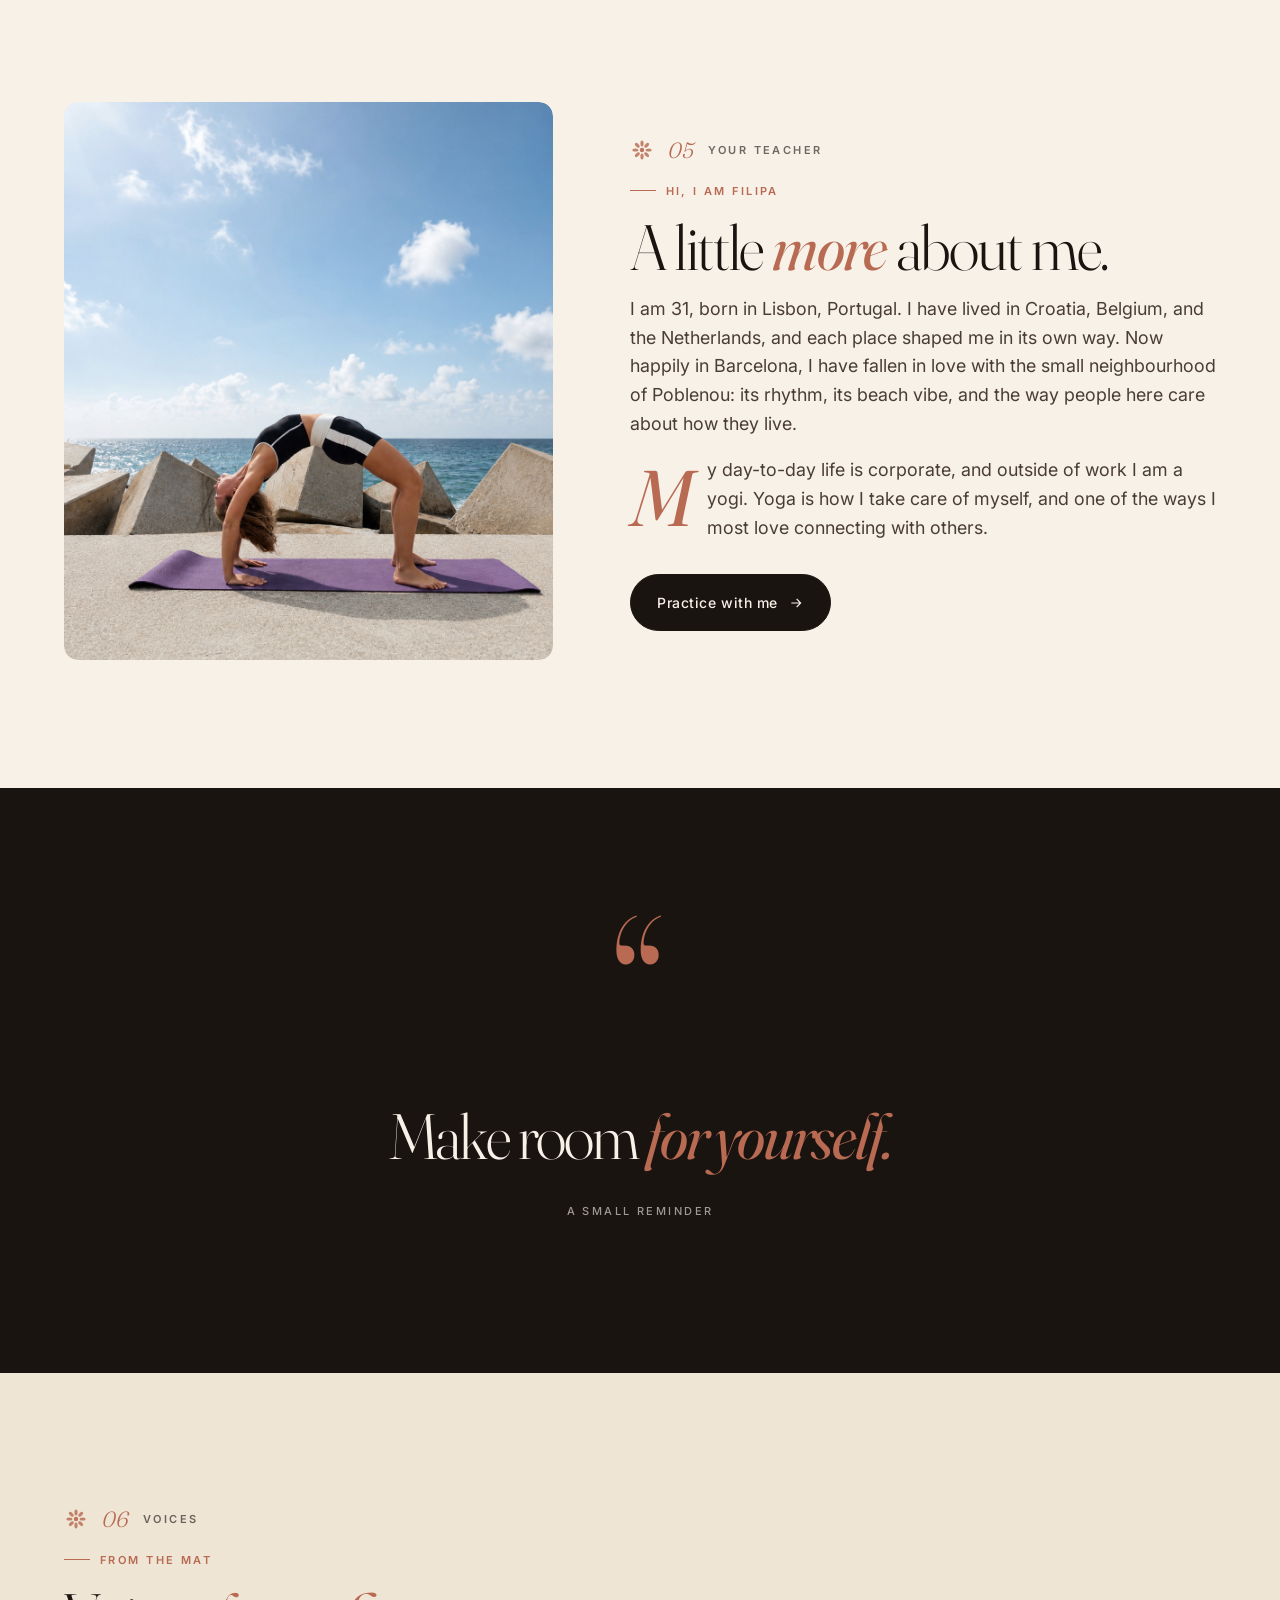
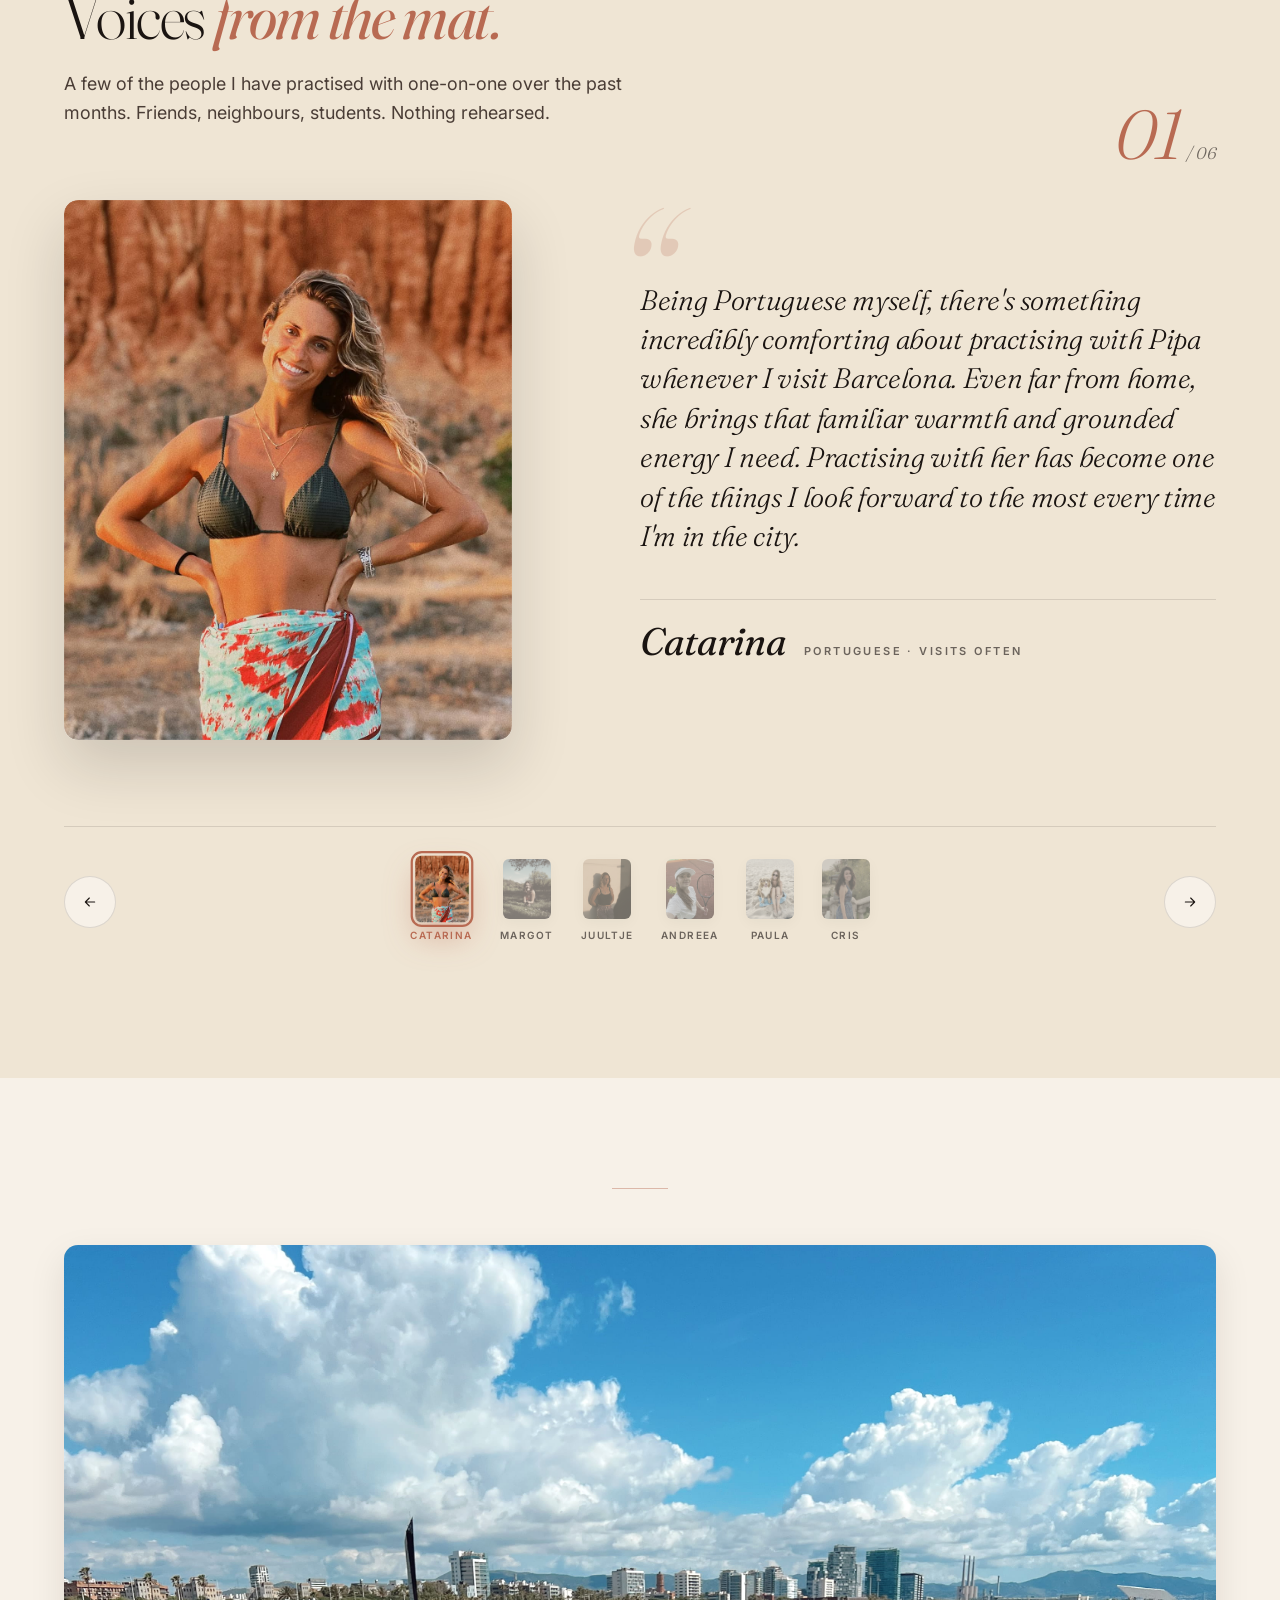
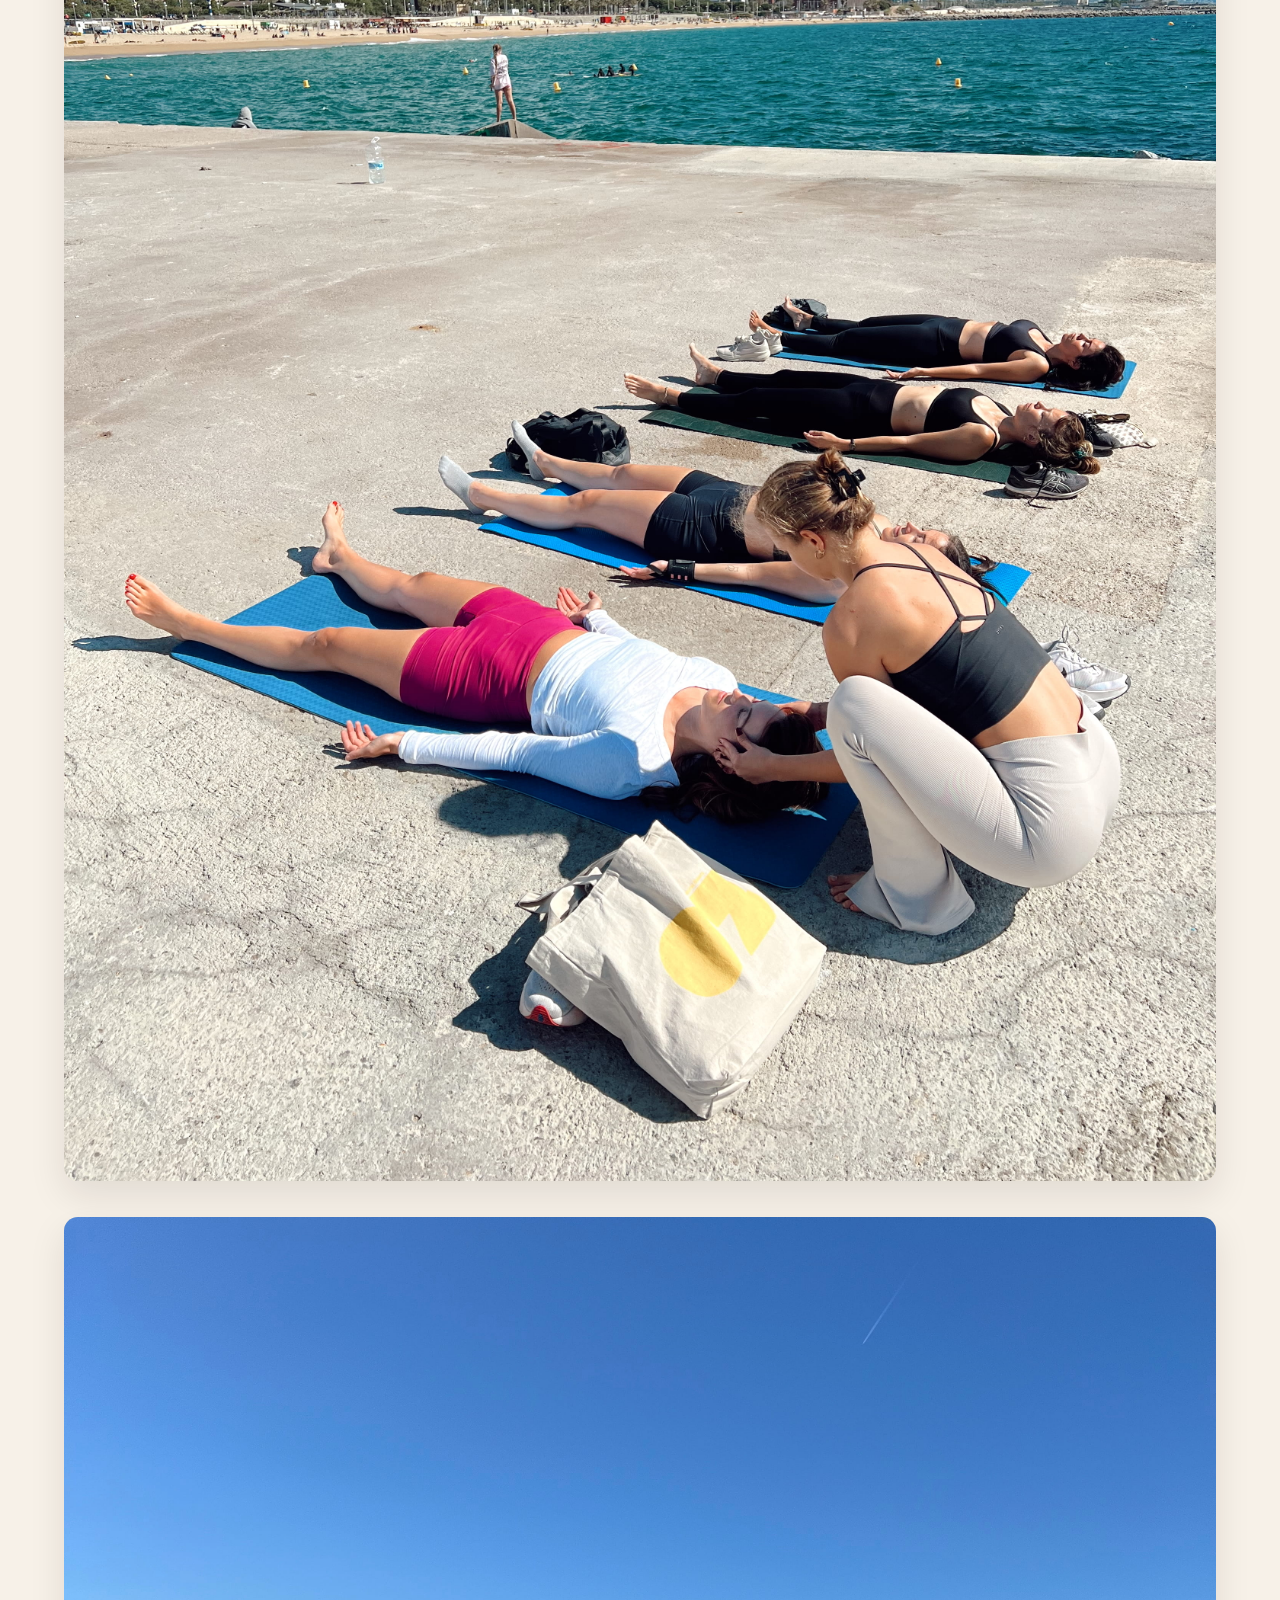
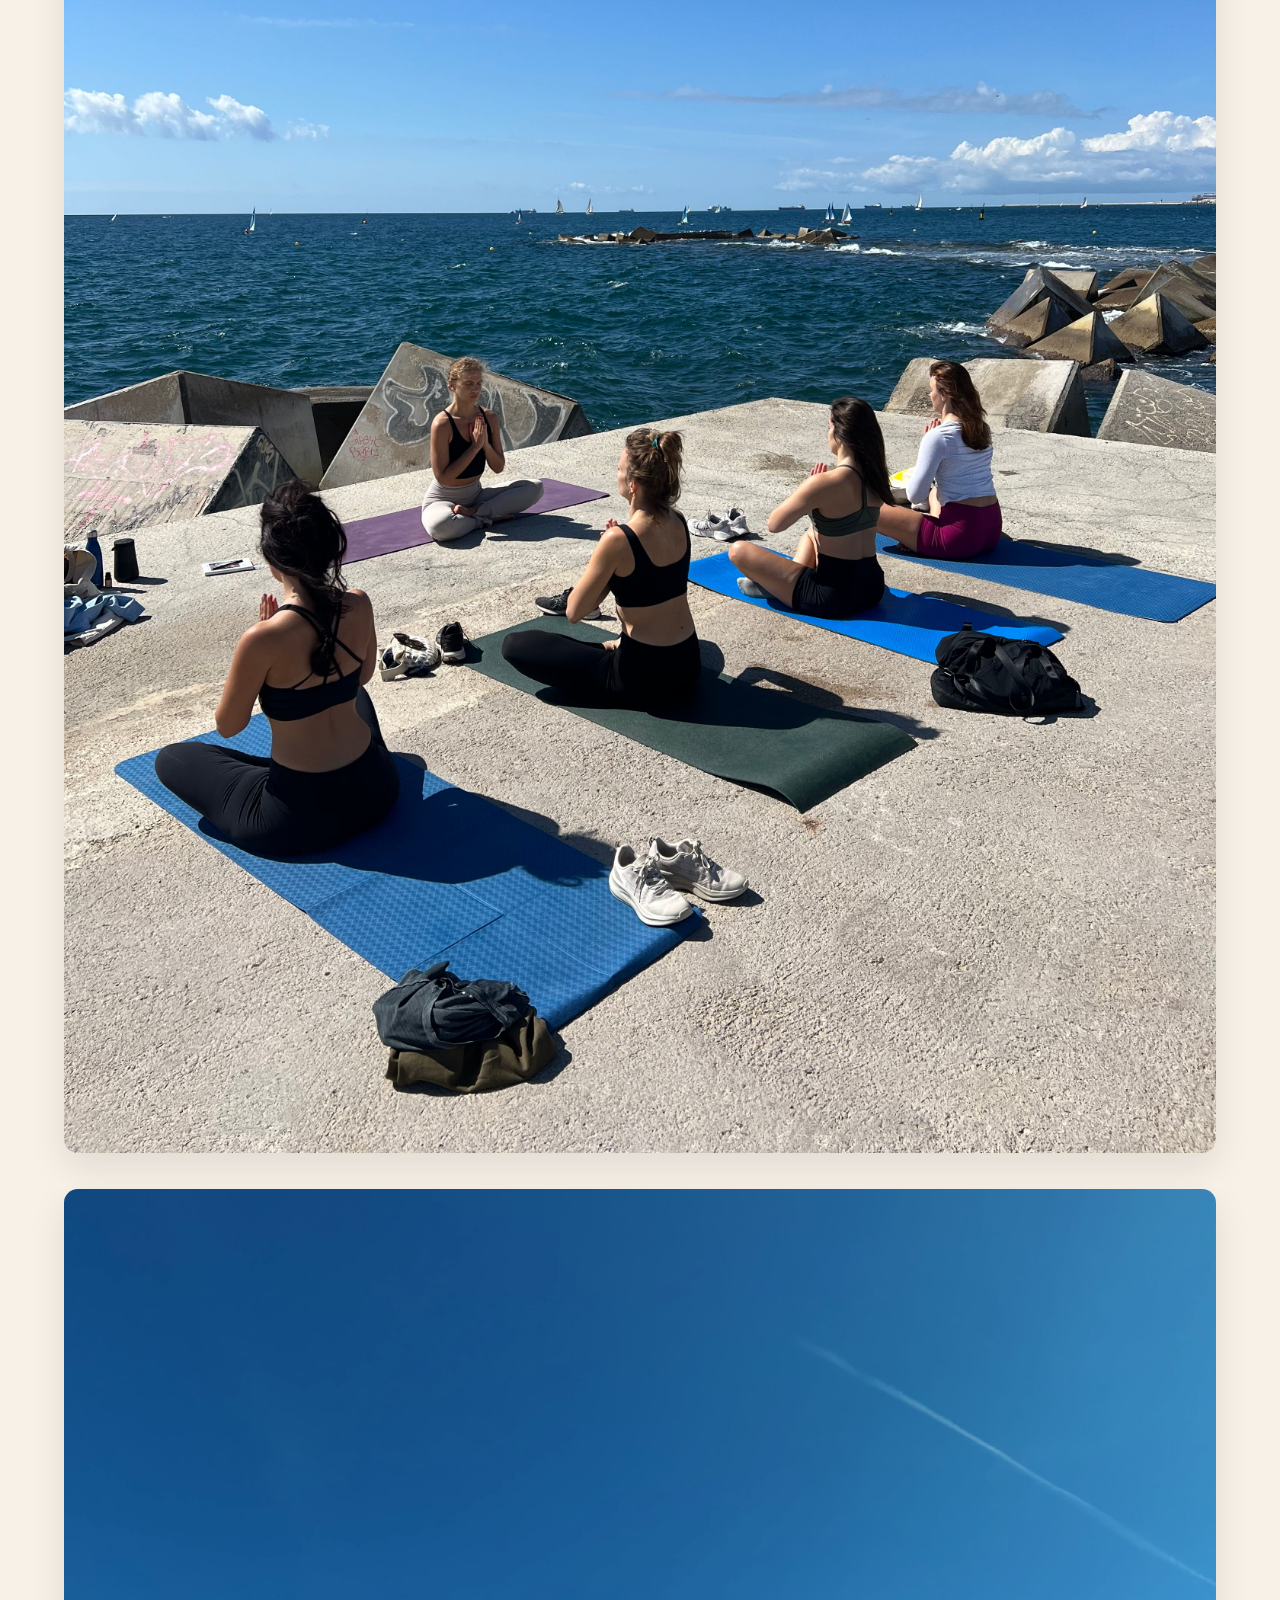
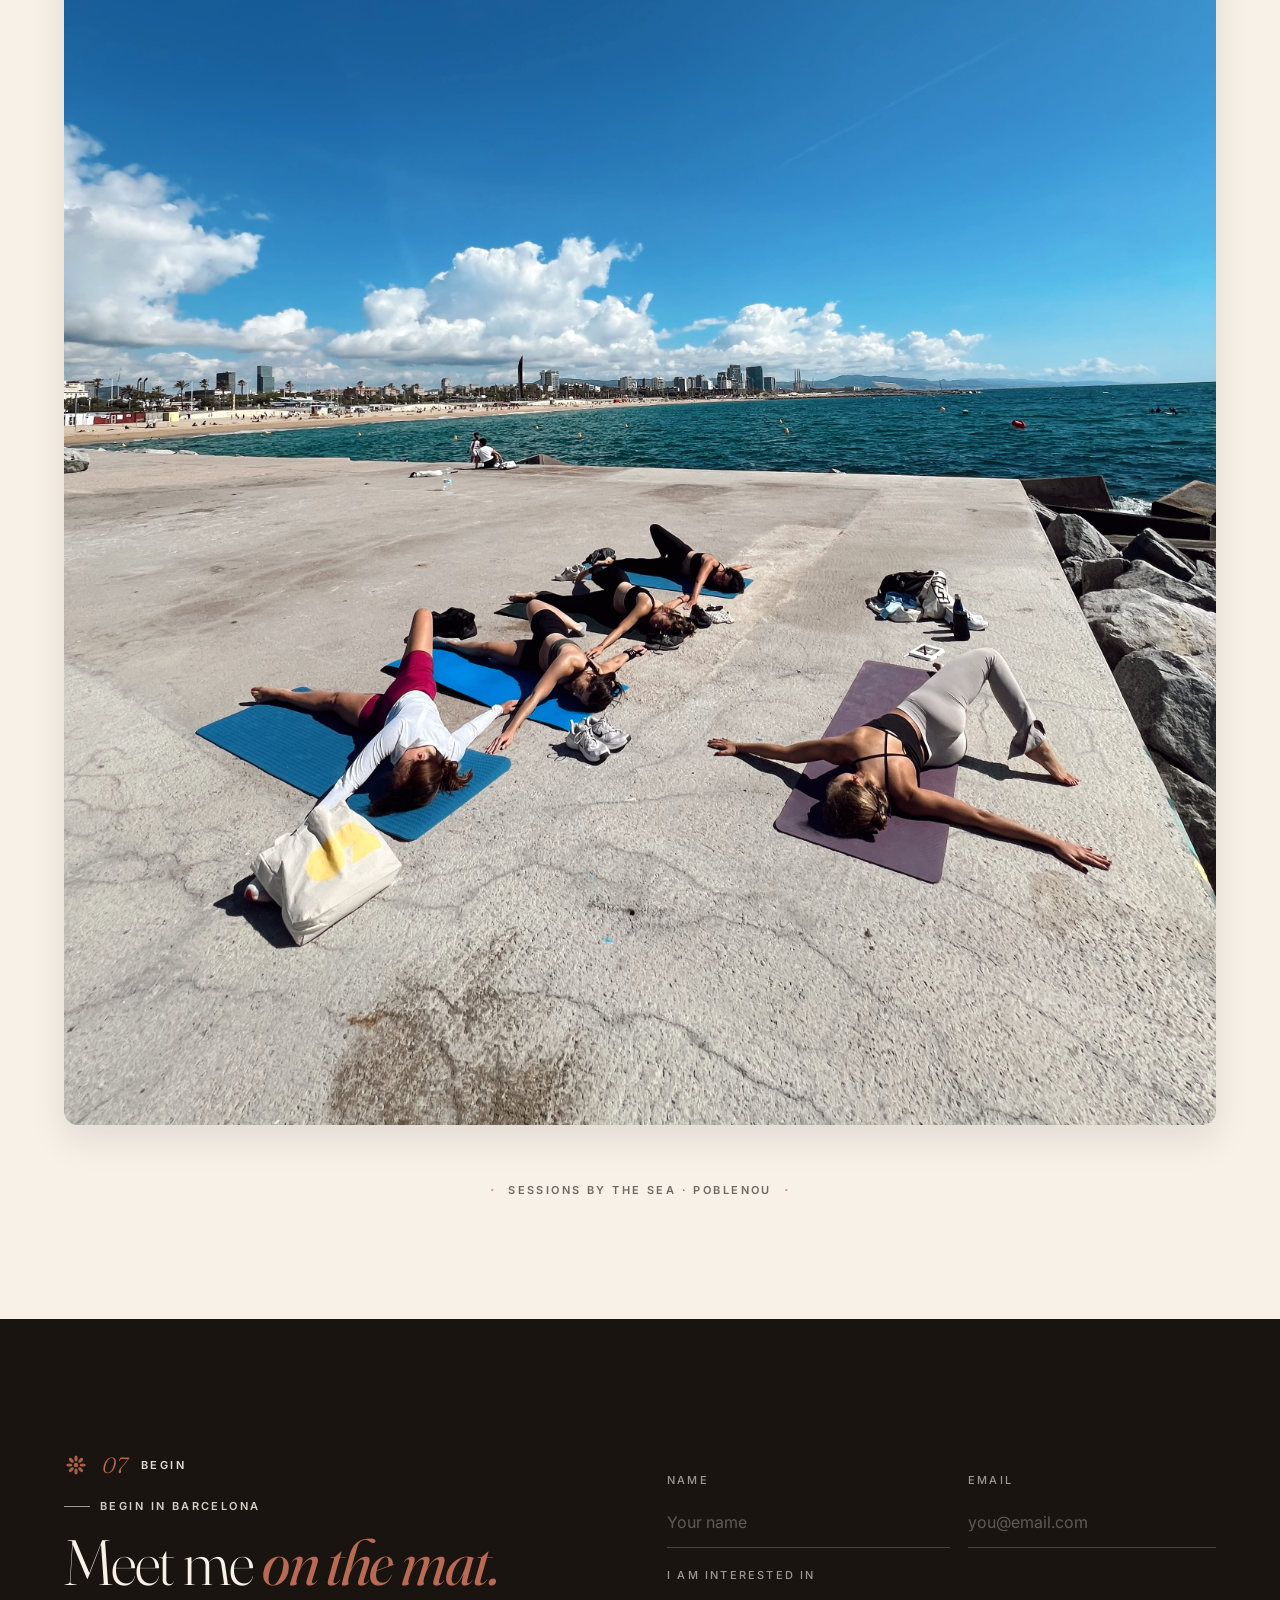
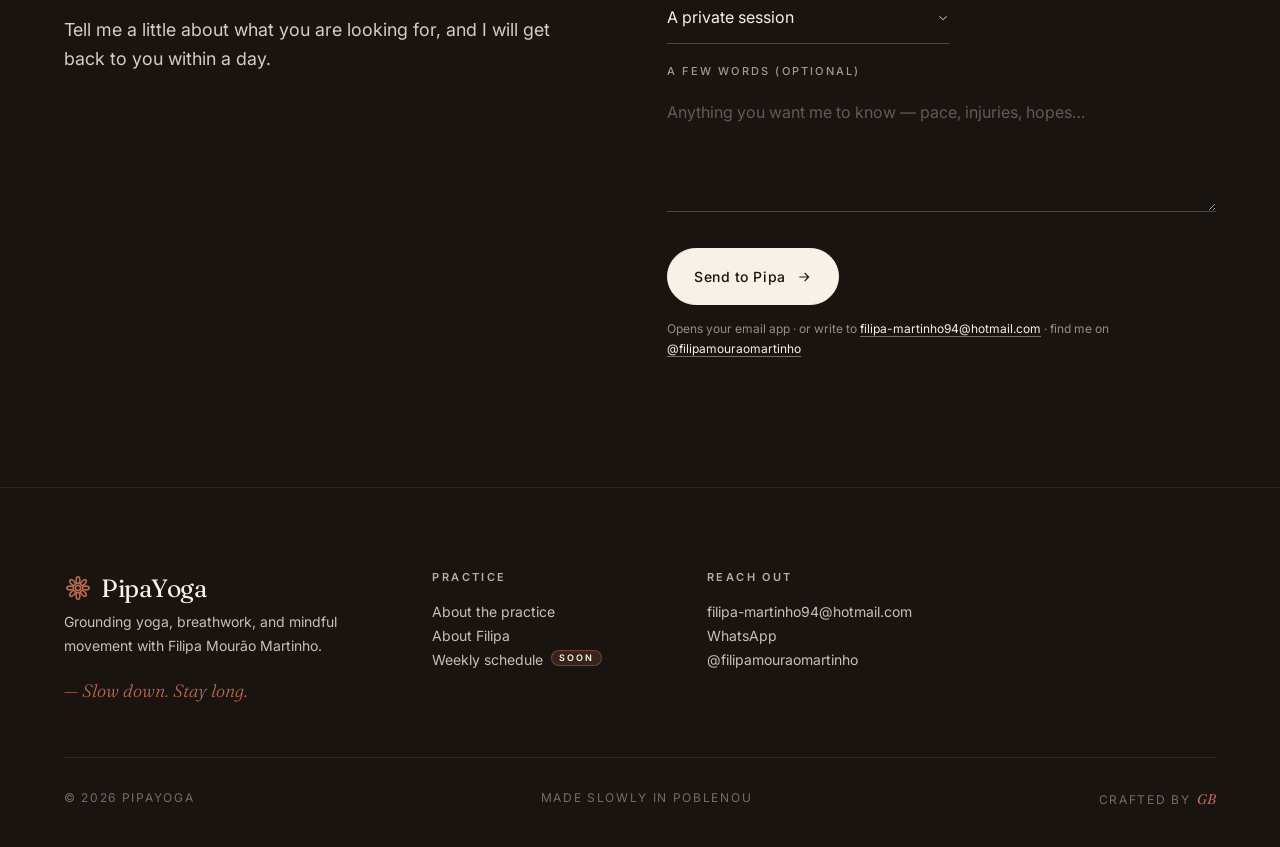
==== commit d5d26258: "Update index.html" ====
--- a/index.html
+++ b/index.html
@@ -620,45 +620,25 @@
   </section>
 
   <!-- ========================== COLLAGE ==========================
-       Magazine-grid photo essay after Voices. Five 3:4 portrait
-       photographs shown at their natural aspect ratio (no cropping
-       anywhere) with varied sizing to create editorial rhythm.
-
-       Three rows on desktop:
-         row 1 — large left + small right (asymmetric pair, ends right)
-         row 2 — small left + large right (asymmetric pair, inverted)
-         row 3 — single medium-sized centerpiece, centered
-
-       On mobile, rows stack vertically and photo widths stagger
-       (full-width / narrow-right / narrow-left / full-width / narrow-center)
-       so the section keeps a visually interesting flow on phones too.
+       Three photographs after Voices: group savasana with skyline,
+       seated meditation circle, reclined twist with city in the
+       distance. Equal-sized photos in a calm horizontal row on
+       desktop, stacked vertically on mobile. No cropping anywhere.
 
        Unnumbered, label-less — just a thin clay rule above and a
        quiet caption below. -->
   <section class="collage" aria-label="Moments from the mat">
     <div class="collage__rule" aria-hidden="true"></div>
     <div class="collage__grid">
-      <div class="collage__row">
-        <figure class="collage__item collage__item--lg">
-          <img src="./assets/collage-beach-1.jpg" alt="Group savasana on the Poblenou pier with the Barcelona skyline" loading="lazy">
-        </figure>
-        <figure class="collage__item collage__item--sm">
-          <img src="./assets/collage-beach-2.jpg" alt="Seated meditation facing the sea" loading="lazy">
-        </figure>
-      </div>
-      <div class="collage__row">
-        <figure class="collage__item collage__item--sm">
-          <img src="./assets/collage-beach-3.jpg" alt="Group reclined stretch above the water" loading="lazy">
-        </figure>
-        <figure class="collage__item collage__item--lg">
-          <img src="./assets/collage-beach-4.jpg" alt="Plank pose facing the horizon" loading="lazy">
-        </figure>
-      </div>
-      <div class="collage__row collage__row--center">
-        <figure class="collage__item collage__item--md">
-          <img src="./assets/collage-beach-5.jpg" alt="Reclined twist on the concrete pier" loading="lazy">
-        </figure>
-      </div>
+      <figure class="collage__item">
+        <img src="./assets/collage-beach-1.jpg" alt="Group savasana on the Poblenou pier with the Barcelona skyline" loading="lazy">
+      </figure>
+      <figure class="collage__item">
+        <img src="./assets/collage-beach-2.jpg" alt="Seated meditation circle facing the open sea" loading="lazy">
+      </figure>
+      <figure class="collage__item">
+        <img src="./assets/collage-beach-5.jpg" alt="Reclined twist on the pier with the city in the distance" loading="lazy">
+      </figure>
     </div>
     <p class="collage__caption">
       <span class="collage__caption-mark" aria-hidden="true">·</span>
--- a/styles.css
+++ b/styles.css
@@ -2247,38 +2247,34 @@
 .voices__stage:active { cursor: grabbing; }
 
 /* ============================================================
-   COLLAGE — quiet visual close-off after Voices
+   COLLAGE — magazine-grid photo essay after Voices
    ------------------------------------------------------------
-   The collage sits after Voices and before Contact: an
-   unnumbered, label-less visual interlude — just five
-   photographs in an asymmetric editorial grid + a thin
-   centered caption.
-
-   Composition:
-     - Desktop (>1100px): a 12-column, 3-row asymmetric grid
-       with one tall left image, two wide images on the top
-       right, and two staggered images forming the bottom rows.
-       Heights vary intentionally so the layout reads editorial,
-       not stiff.
-     - Tablet (1100px → 760px): collapse to a 6-column grid
-       with the lead image full-width, then 2-up rows.
-     - Mobile (≤760px): a 2-column staggered layout with the
-       lead photo full-width on top.
-     - Narrow phones (≤360px): single column.
-
-   Photos use the same .img-frame look as the rest of the
-   site (rounded corners, paper-warm placeholder, gentle hover
-   scale), and the .collage__item.reveal class is wired into
-   the existing IntersectionObserver in script.js via the
-   autoReveal array.
+   Five photographs, all 3:4 portrait, shown at their natural
+   aspect ratio (NO cropping anywhere — `object-fit: cover` was
+   the bug in v1). Variation comes from *size*, not from
+   cropping different shapes out of each photo.
+
+   Composition rules:
+     - Every photo declares aspect-ratio: 3 / 4. Width varies.
+     - Heights auto-derive from width × aspect ratio, so the
+       grid rows size themselves to the photos rather than the
+       photos being forced into the rows.
+     - No object-fit. Photos display whole.
+
+   Layout strategy:
+     Desktop: 3 staggered rows, each row is an asymmetric pair
+       row 1 — large left (60% width) + small right (40%)
+       row 2 — small left (40%) + large right (60%), inverted
+       row 3 — single centered photo at medium width (50%)
+       The alternating large/small creates editorial rhythm,
+       and the centered row 3 acts as a quiet closing beat.
+     Tablet: simpler 2-up rows, photo 5 centered below.
+     Mobile: vertical stack with width variation (some full,
+       some narrowed) so it doesn't feel like a boring list.
    ============================================================ */
 
-/* The collage uses the same full-bleed container pattern as
-   the Training and Voices sections — gutter padding on both
-   sides, max-width content centered inside. The background
-   stays paper (the page colour) so the photographs read against
-   a neutral surface; the thin clay rule above the grid is the
-   only visual separator from Voices. */
+/* Section shell — same gutter/max-width pattern as the rest of
+   the site, sitting after Voices on the cream paper background. */
 .collage {
   position: relative;
   padding: clamp(64px, 9vw, 110px) var(--gutter) clamp(72px, 10vw, 120px);
@@ -2286,7 +2282,7 @@
   margin: 0 auto;
 }
 
-/* Top rule — a short clay hairline, centered, that signals the
+/* Top rule — a short clay hairline, centered, signaling the
    transition out of Voices without being a hard divider. */
 .collage__rule {
   width: 56px;
@@ -2296,22 +2292,47 @@
   margin: 0 auto clamp(36px, 5vw, 56px);
 }
 
-/* The asymmetric editorial grid.
-   12 columns wide, 3 rows tall. Each image spans different
-   ranges so the eye travels: tall left, wide top right, then
-   two mid-row images, then a wide bottom-left photograph that
-   echoes the lead. */
+/* The grid is just a flex container of rows. Each row controls
+   its own internal layout. Gap between rows is generous (these
+   are photos that want breathing room), gap inside rows is tight
+   so paired photos read as a duo. */
 .collage__grid {
-  display: grid;
-  grid-template-columns: repeat(12, 1fr);
-  grid-template-rows: auto auto auto;
-  gap: clamp(10px, 1.2vw, 18px);
-}
-
-/* Default item shell — rounded corners, paper-warm placeholder
-   visible until the image loads, gentle hover scale, and a
-   subtle shadow that lifts each photograph off the cream page
-   without competing with the testimonial section above. */
+  display: flex;
+  flex-direction: column;
+  gap: clamp(20px, 3vw, 36px);
+}
+
+/* Each row is a flex container that arranges its photos
+   horizontally with a generous gap. align-items: flex-end so
+   when two photos of different sizes sit side-by-side, their
+   bottoms align — like images dropped onto a magazine baseline.
+   justify-content: space-between pushes the asymmetric pair to
+   the edges so the photos breathe in the row rather than
+   clustering on one side. */
+.collage__row {
+  display: flex;
+  gap: clamp(20px, 3vw, 40px);
+  align-items: flex-end;
+  justify-content: space-between;
+}
+/* The second row inverts the visual weight — small left, large
+   right — by reversing the source order, so the eye zig-zags
+   from row 1 (large-left, small-right) to row 2 (small-left,
+   large-right). */
+.collage__row--reverse {
+  /* Keep DOM order but reverse the visual layout. */
+}
+/* Center-aligned row variant — used for row 3 (the single
+   closing photograph) so it sits in the middle of the section
+   rather than left-anchored. */
+.collage__row--center {
+  justify-content: center;
+}
+
+/* Each photo. The wrapping figure declares aspect-ratio so the
+   browser reserves space correctly during image load (no layout
+   shift), and the inner <img> fills the figure naturally without
+   any cover-crop hack. */
 .collage__item {
   margin: 0;
   position: relative;
@@ -2319,62 +2340,54 @@
   border-radius: var(--radius-img);
   background: var(--paper-warm);
   box-shadow: 0 14px 36px rgba(26, 20, 17, 0.10);
+  /* Every photo is 3:4 portrait. Width set by the variant
+     classes below; height derives automatically. */
+  aspect-ratio: 3 / 4;
+  /* Don't let flex stretch the item. */
+  flex: 0 0 auto;
   transition: box-shadow .5s var(--ease), transform .5s var(--ease);
 }
 .collage__item img {
   display: block;
   width: 100%;
   height: 100%;
-  object-fit: cover;
-  /* Default crop center — overridden per-item below. */
-  object-position: center 50%;
+  /* Critical: contain, not cover. The figure already matches
+     the photo's natural ratio (3:4), so contain shows the full
+     photo edge-to-edge with no cropping. If for any reason a
+     photo doesn't match exactly, we get letterboxing on cream,
+     which is preferable to amputating the image. */
+  object-fit: contain;
+  background: var(--paper-warm);
   transition: transform 1.4s var(--ease-out);
 }
 .collage__item:hover {
   box-shadow: 0 22px 50px rgba(26, 20, 17, 0.16);
 }
 .collage__item:hover img {
-  transform: scale(1.035);
-}
-
-/* Per-image crop tuning — each photograph has its action in a
-   different vertical band of the original portrait shot, so
-   when stretched into its grid frame the object-position needs
-   tuning to keep the action visible. */
-.collage__item--1 img { object-position: center 55%; }
-.collage__item--2 img { object-position: center 75%; }
-.collage__item--3 img { object-position: center 80%; }
-.collage__item--4 img { object-position: center 72%; }
-.collage__item--5 img { object-position: center 68%; }
-
-/* Desktop placements (12-col asymmetric grid). */
-.collage__item--1 {
-  grid-column: 1 / 6;
-  grid-row: 1 / 3;
-  min-height: clamp(420px, 56vw, 720px);
-}
-.collage__item--2 {
-  grid-column: 6 / 13;
-  grid-row: 1 / 2;
-  min-height: clamp(200px, 24vw, 340px);
-}
-.collage__item--3 {
-  grid-column: 6 / 10;
-  grid-row: 2 / 3;
-  min-height: clamp(200px, 26vw, 360px);
-}
-.collage__item--4 {
-  grid-column: 10 / 13;
-  grid-row: 2 / 4;
-  min-height: clamp(280px, 32vw, 420px);
-}
-.collage__item--5 {
-  grid-column: 1 / 10;
-  grid-row: 3 / 4;
-  min-height: clamp(220px, 26vw, 380px);
-}
-
-/* The bottom caption — quiet, centered, eyebrow typography. */
+  transform: scale(1.025);
+}
+
+/* ---------- Size variants ----------
+   Width is the only thing that changes per photo. Heights
+   derive from width × 4/3 (the inverse of 3:4 aspect ratio).
+
+   Sizes use clamps so they scale fluidly:
+     --lg: ~38% of container at desktop, 70% at mobile
+     --md: ~32% / ~55%
+     --sm: ~24% / ~45%
+
+   The lg/md/sm progression gives three distinct photo scales,
+   which is what creates the magazine rhythm. */
+.collage__item--lg { width: clamp(260px, 38vw, 460px); }
+.collage__item--md { width: clamp(220px, 32vw, 380px); }
+.collage__item--sm { width: clamp(180px, 24vw, 300px); }
+
+/* ---------- Desktop placements ----------
+   These class combinations are applied in the HTML to compose
+   the three rows. Nothing fancy needed beyond width control;
+   the rows + flex handle alignment. */
+
+/* Soft caption sitting under the magazine essay. */
 .collage__caption {
   margin: clamp(36px, 5vw, 56px) 0 0;
   text-align: center;
@@ -2396,41 +2409,30 @@
   opacity: .7;
 }
 
-/* ---------- Tablet (≤1100px) ---------- */
+/* ---------- Tablet (≤1100px) ----------
+   The asymmetric pairs still work but the photos need a bit
+   more space, so we widen the size clamps. */
 @media (max-width: 1100px) {
-  .collage__grid {
-    grid-template-columns: repeat(6, 1fr);
-    grid-template-rows: auto;
-    gap: 12px;
-  }
-  .collage__item--1 {
-    grid-column: 1 / 7;
-    grid-row: auto;
-    min-height: clamp(360px, 46vw, 480px);
-  }
-  .collage__item--2 {
-    grid-column: 1 / 4;
-    grid-row: auto;
-    min-height: clamp(240px, 36vw, 340px);
-  }
-  .collage__item--3 {
-    grid-column: 4 / 7;
-    grid-row: auto;
-    min-height: clamp(240px, 36vw, 340px);
-  }
-  .collage__item--4 {
-    grid-column: 1 / 4;
-    grid-row: auto;
-    min-height: clamp(240px, 36vw, 340px);
-  }
-  .collage__item--5 {
-    grid-column: 4 / 7;
-    grid-row: auto;
-    min-height: clamp(240px, 36vw, 340px);
-  }
-}
-
-/* ---------- Mobile (≤760px) ---------- */
+  .collage__item--lg { width: clamp(260px, 56vw, 460px); }
+  .collage__item--md { width: clamp(220px, 44vw, 380px); }
+  .collage__item--sm { width: clamp(180px, 38vw, 300px); }
+  .collage__row { gap: 14px; }
+}
+
+/* ---------- Mobile (≤760px) ----------
+   On phones the side-by-side asymmetric pairs would make each
+   photo too small to enjoy, so we collapse rows to vertical
+   stacks. But to keep the magazine rhythm and avoid a boring
+   straight-down line of full-width portraits, we narrow some
+   photos and shift their alignment — small ones float to the
+   left or right edge, big ones fill the full width.
+
+   Row 1: photo 1 full-width, photo 2 narrowed and pushed right
+   Row 2: photo 3 narrowed and pushed left, photo 4 full-width
+   Row 3: photo 5 narrowed and centered
+
+   This produces a visually staggered vertical flow that feels
+   editorial rather than gallery-like. */
 @media (max-width: 760px) {
   .collage {
     padding-top: clamp(48px, 8vw, 72px);
@@ -2439,30 +2441,22 @@
   .collage__rule {
     margin-bottom: clamp(24px, 5vw, 36px);
   }
-  .collage__grid {
-    grid-template-columns: repeat(2, 1fr);
-    gap: 8px;
+  .collage__grid { gap: 22px; }
+  .collage__row {
+    flex-direction: column;
+    align-items: stretch;
+    gap: 22px;
   }
-  .collage__item--1 {
-    grid-column: 1 / 3;
-    min-height: clamp(280px, 56vw, 360px);
-  }
-  .collage__item--2 {
-    grid-column: 1 / 2;
-    min-height: clamp(220px, 44vw, 280px);
-  }
-  .collage__item--3 {
-    grid-column: 2 / 3;
-    min-height: clamp(200px, 40vw, 260px);
-  }
-  .collage__item--4 {
-    grid-column: 1 / 2;
-    min-height: clamp(200px, 40vw, 260px);
-  }
-  .collage__item--5 {
-    grid-column: 2 / 3;
-    min-height: clamp(220px, 44vw, 280px);
-  }
+  /* Per-photo widths and alignment for the staggered vertical flow. */
+  .collage__item--lg { width: 100%; }
+  .collage__item--md { width: 72%; }
+  .collage__item--sm { width: 64%; }
+  /* Alignment shifts — using nth-of-type so we don't need extra
+     classes in the HTML. Photos 2 and 5 push to the right, photo
+     3 stays at the left. Photo 4 stays full-width. */
+  .collage__item:nth-of-type(2) { align-self: flex-end; }
+  .collage__item:nth-of-type(3) { align-self: flex-start; }
+  .collage__item:nth-of-type(5) { align-self: center; }
   .collage__caption {
     font-size: 10px;
     letter-spacing: .2em;
@@ -2470,25 +2464,18 @@
   }
 }
 
-/* ---------- Very narrow phones (≤360px) ---------- */
+/* ---------- Very narrow phones (≤360px) ----------
+   At very small viewports the narrowed photos start to feel
+   cramped, so widen them up a bit. */
 @media (max-width: 360px) {
-  .collage__grid {
-    grid-template-columns: 1fr;
-  }
-  .collage__item--1,
-  .collage__item--2,
-  .collage__item--3,
-  .collage__item--4,
-  .collage__item--5 {
-    grid-column: 1 / 2;
-    min-height: clamp(220px, 64vw, 300px);
-  }
+  .collage__item--md { width: 84%; }
+  .collage__item--sm { width: 76%; }
 }
 
 /* ---------- Reveal animation ----------
-   Each photograph rises and fades in as the section scrolls
-   into view. Uses the same .reveal → .is-visible pattern as
-   the rest of the site, with a small per-item stagger. */
+   Same .reveal → .is-visible pattern as the rest of the site,
+   with a per-item stagger so the magazine assembles itself
+   rather than appearing all at once. */
 .collage__item.reveal {
   opacity: 0;
   transform: translateY(36px) scale(.975);
@@ -2500,13 +2487,12 @@
   opacity: 1;
   transform: translateY(0) scale(1);
 }
-.collage__item:nth-child(1).reveal { transition-delay: 0s; }
-.collage__item:nth-child(2).reveal { transition-delay: .08s; }
-.collage__item:nth-child(3).reveal { transition-delay: .16s; }
-.collage__item:nth-child(4).reveal { transition-delay: .24s; }
-.collage__item:nth-child(5).reveal { transition-delay: .32s; }
-
-/* Reduced motion — disable the reveal stagger and hover scale. */
+.collage__item:nth-of-type(1).reveal { transition-delay: 0s; }
+.collage__item:nth-of-type(2).reveal { transition-delay: .08s; }
+.collage__item:nth-of-type(3).reveal { transition-delay: .16s; }
+.collage__item:nth-of-type(4).reveal { transition-delay: .24s; }
+.collage__item:nth-of-type(5).reveal { transition-delay: .32s; }
+
 @media (prefers-reduced-motion: reduce) {
   .collage__item.reveal,
   .collage__item.reveal.is-visible {
